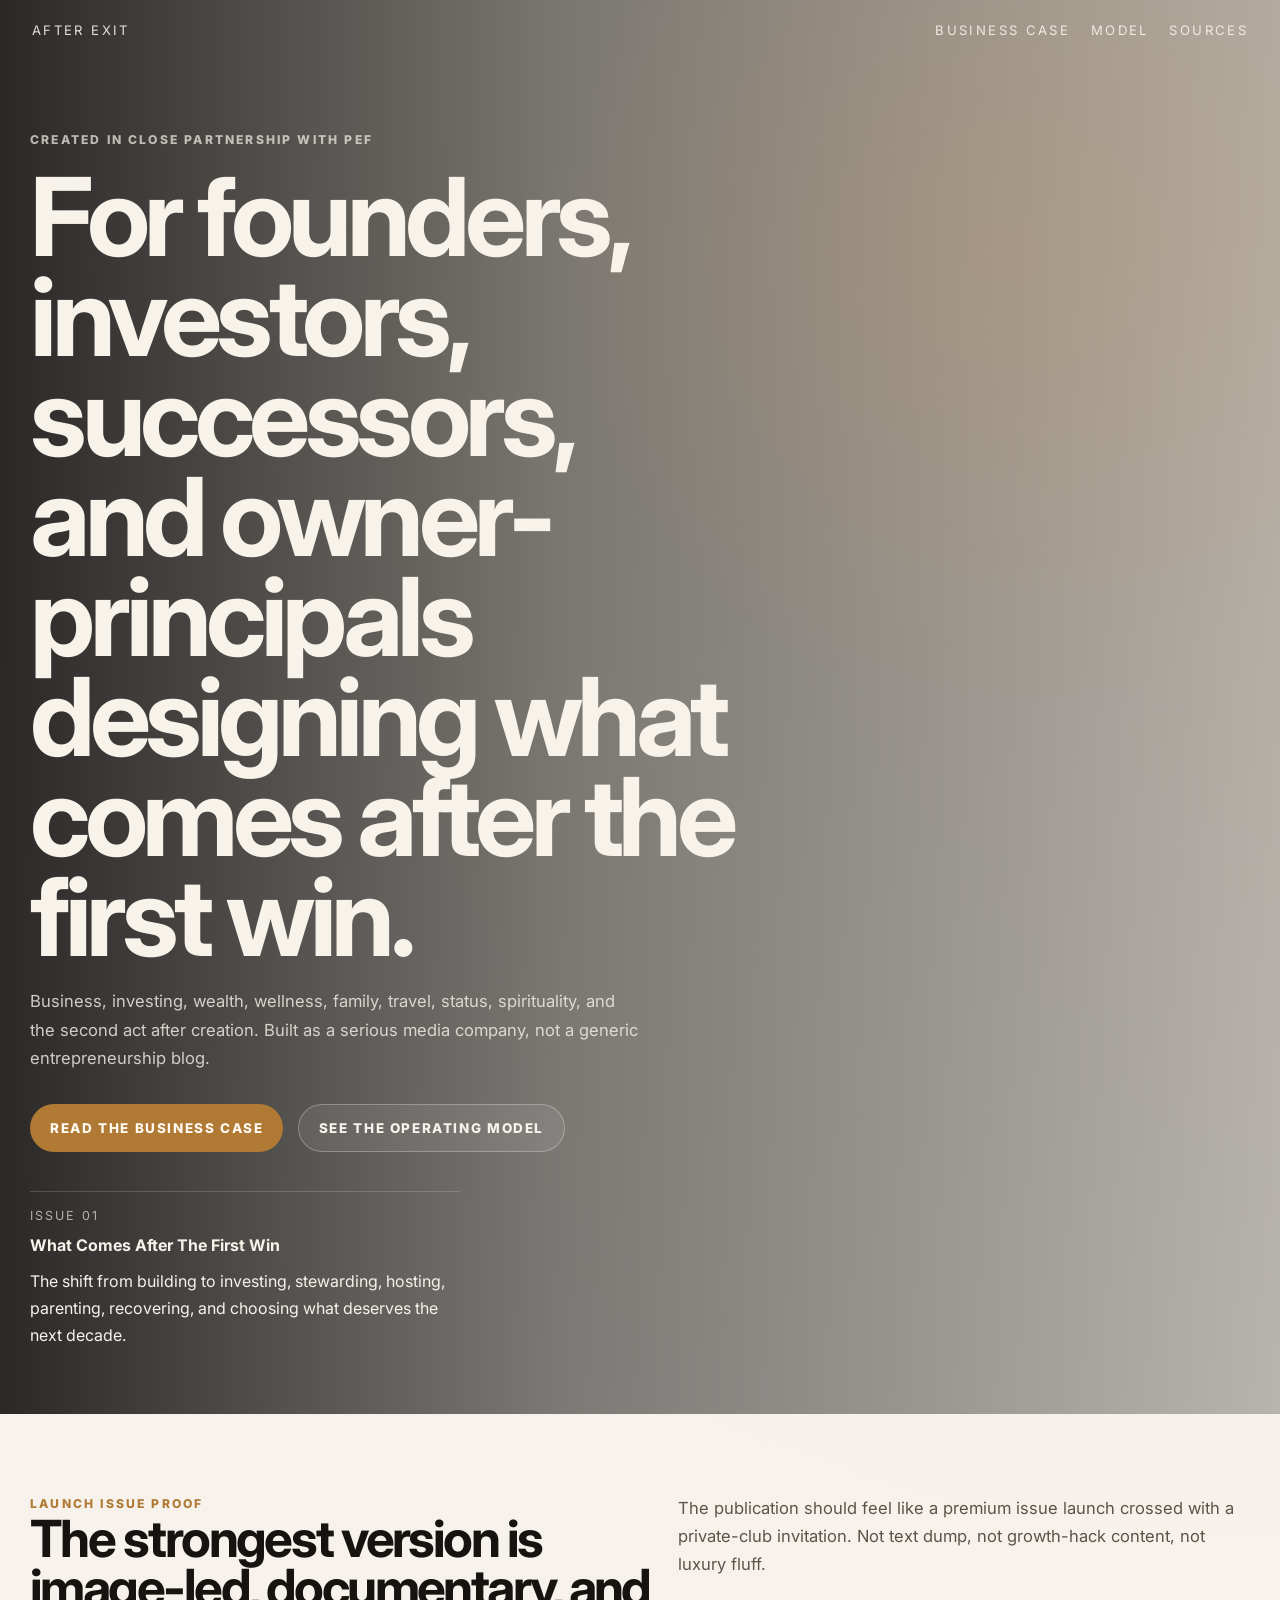
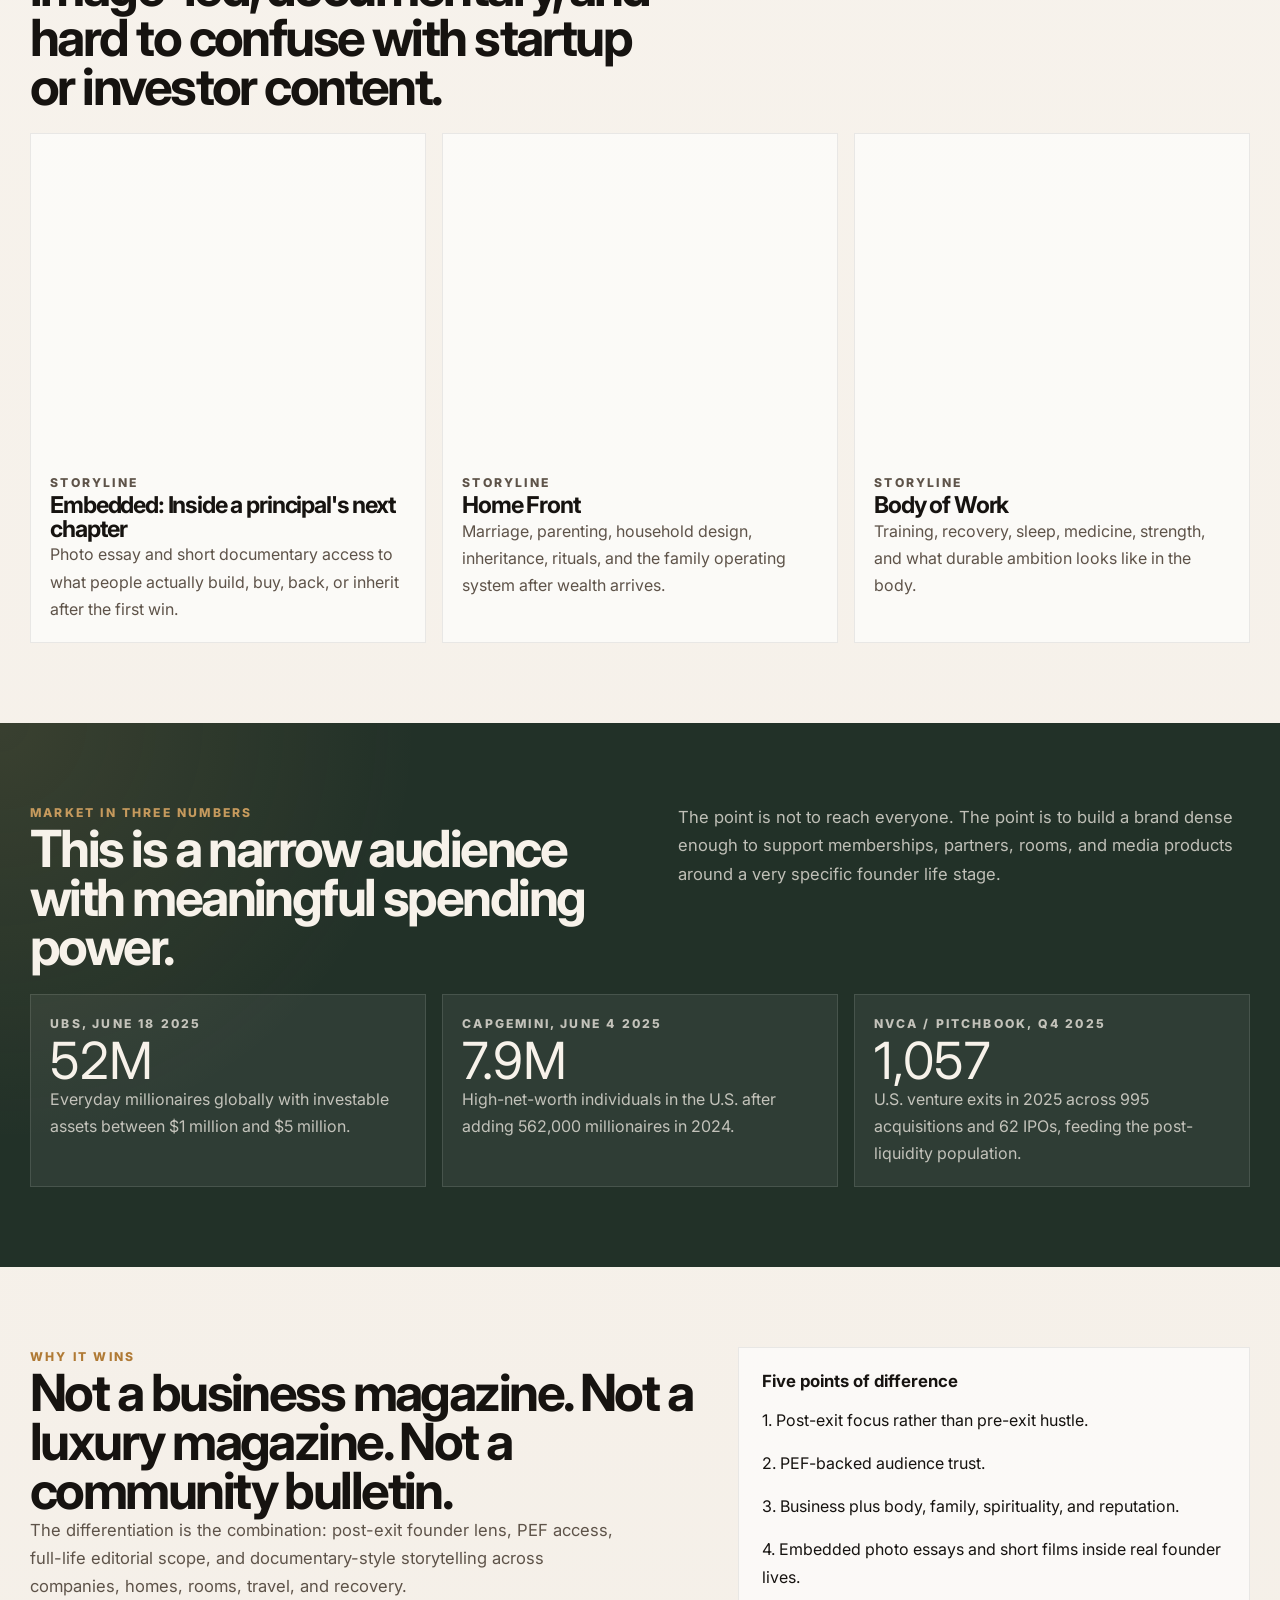
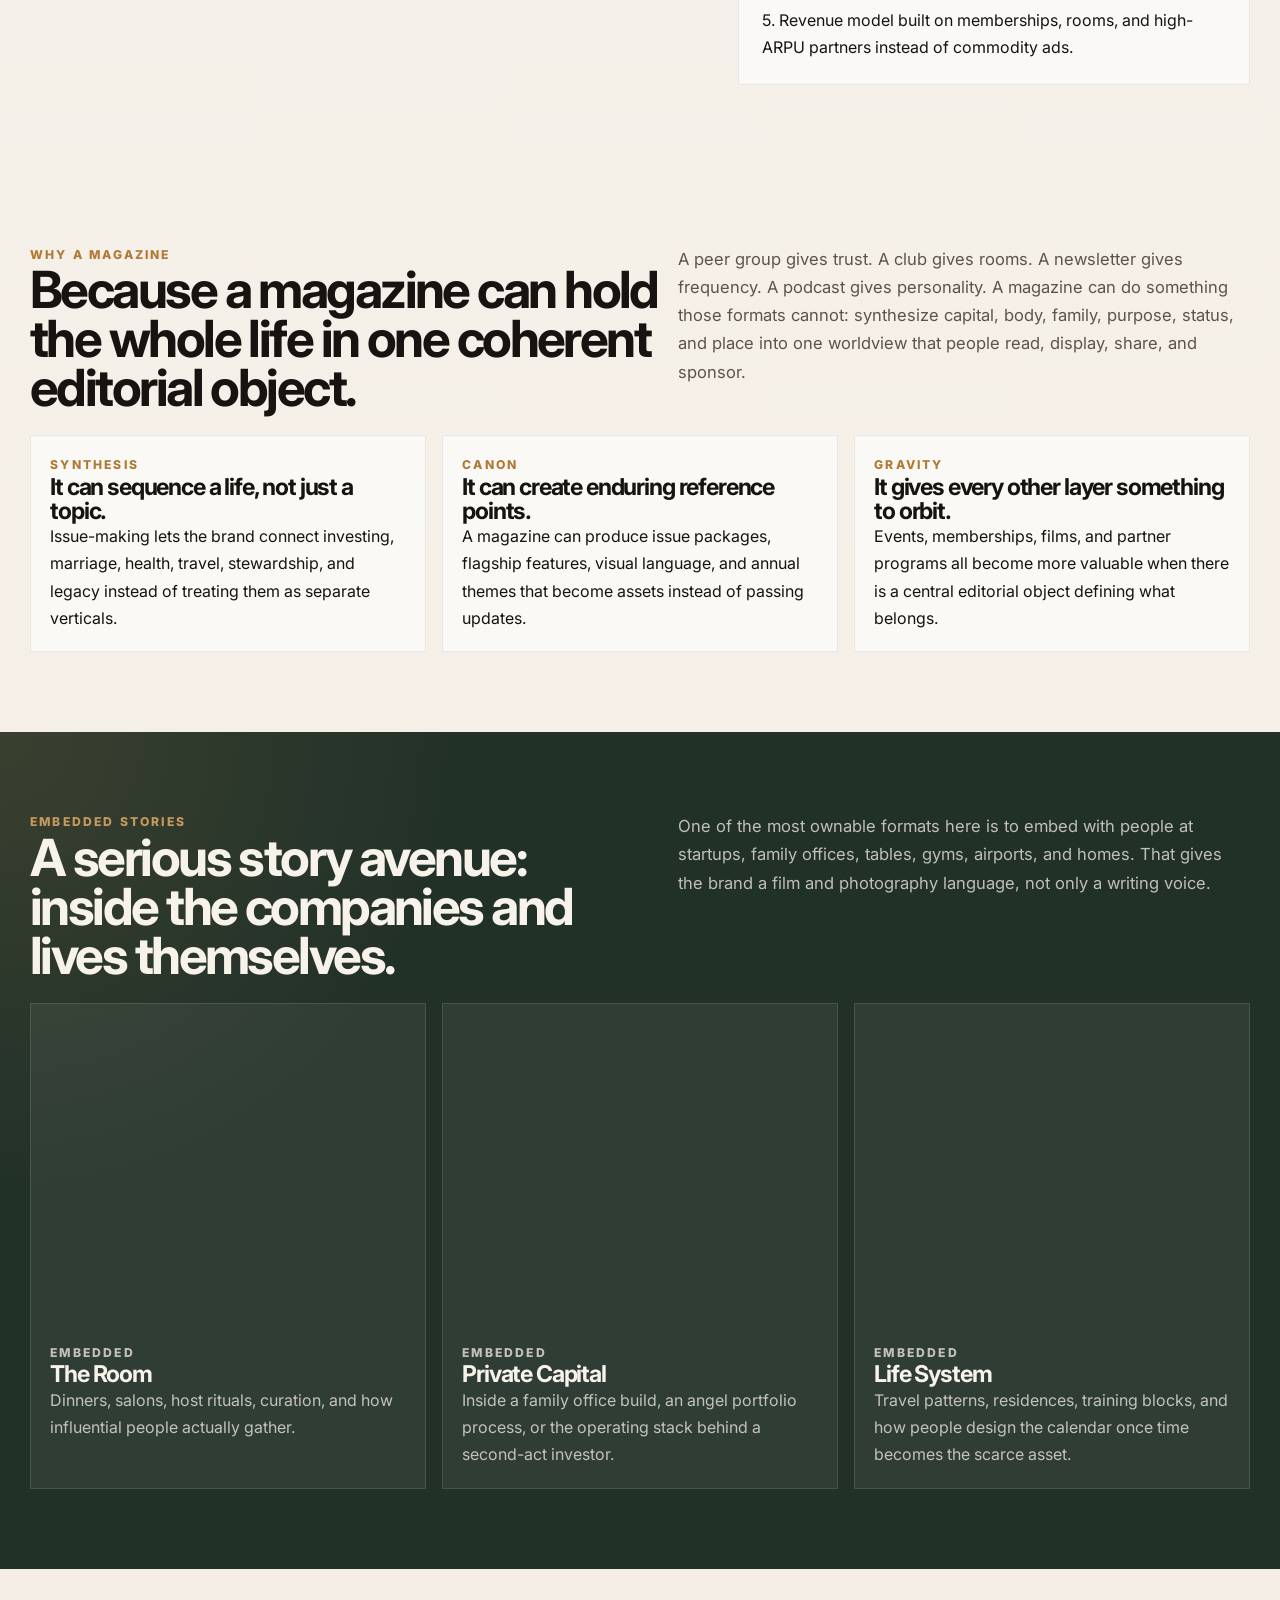
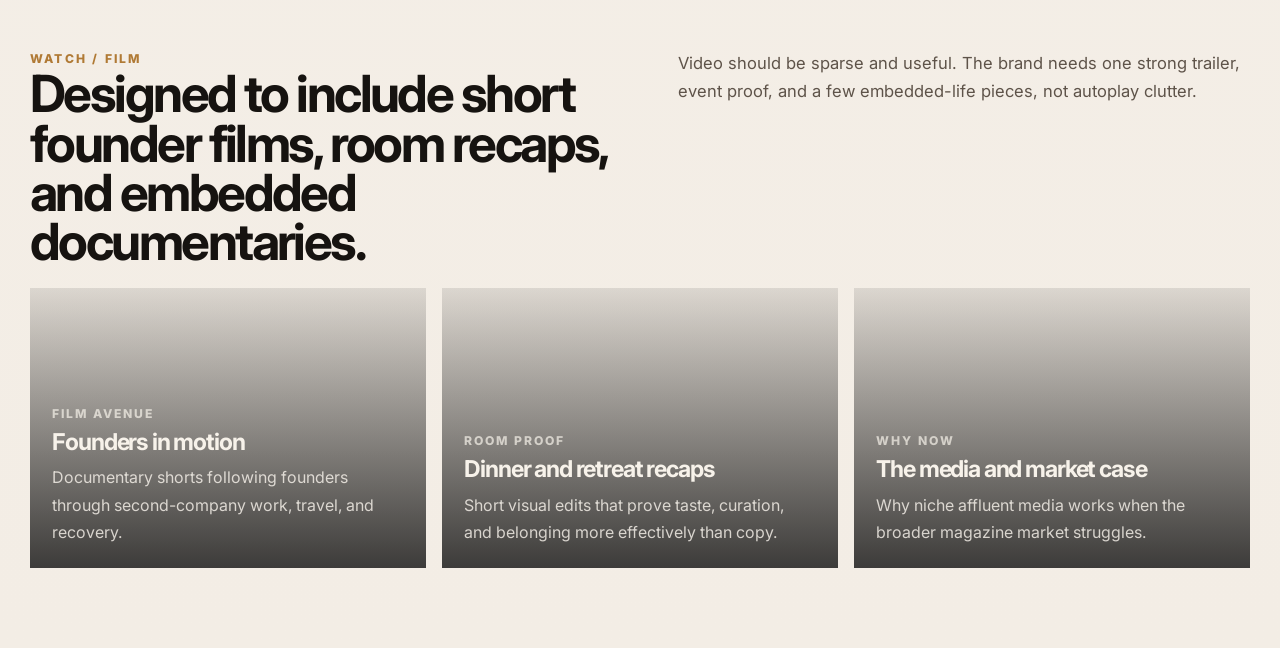
==== site/index.html @ 82039841 "add TAM and operating system plan" ====
<!DOCTYPE html>
<html lang="en">
<head>
<meta charset="UTF-8">
<meta name="viewport" content="width=device-width, initial-scale=1.0">
<title>After Exit</title>
<meta name="description" content="A premium magazine for founders, investors, successors, and owner-principals designing what comes after the first win.">
<link rel="preconnect" href="https://fonts.googleapis.com">
<link rel="preconnect" href="https://fonts.gstatic.com" crossorigin>
<link href="https://fonts.googleapis.com/css2?family=Inter:wght@400;500;600;700;800;900&amp;display=swap" rel="stylesheet">
<link rel="stylesheet" href="styles.css">
</head>
<body>
  <header class="site-header">
    <a class="brand" href="index.html">After Exit</a>
    <nav class="site-nav">
      <a href="deep-dives.html">Business Case</a>
      <a href="source.html">Model</a>
      <a href="appendix.html">Sources</a>
    </nav>
  </header>

  <main>
    <section class="hero">
      <div class="hero-content">
        <p class="eyebrow">Created In Close Partnership With PEF</p>
        <h1>For founders, investors, successors, and owner-principals designing what comes after the first win.</h1>
        <p class="hero-copy">Business, investing, wealth, wellness, family, travel, status, spirituality, and the second act after creation. Built as a serious media company, not a generic entrepreneurship blog.</p>
        <div class="hero-actions">
          <a class="button button-primary" href="deep-dives.html">Read The Business Case</a>
          <a class="button button-secondary" href="source.html">See The Operating Model</a>
        </div>
        <div class="issue-rail">
          <span>Issue 01</span>
          <strong>What Comes After The First Win</strong>
          <p>The shift from building to investing, stewarding, hosting, parenting, recovering, and choosing what deserves the next decade.</p>
        </div>
      </div>
    </section>

    <section class="section">
      <div class="container">
        <div class="lead-grid">
          <div>
            <p class="section-label">Launch Issue Proof</p>
          <h2>The strongest version is image-led, documentary, and hard to confuse with startup or investor content.</h2>
          </div>
          <p class="support">The publication should feel like a premium issue launch crossed with a private-club invitation. Not text dump, not growth-hack content, not luxury fluff.</p>
        </div>
        <div class="story-grid">
          <article class="story-card">
            <div class="story-photo photo-office"></div>
            <div class="story-copy">
              <p class="card-kicker">Storyline</p>
              <h3>Embedded: Inside a principal's next chapter</h3>
              <p>Photo essay and short documentary access to what people actually build, buy, back, or inherit after the first win.</p>
            </div>
          </article>
          <article class="story-card">
            <div class="story-photo photo-home"></div>
            <div class="story-copy">
              <p class="card-kicker">Storyline</p>
              <h3>Home Front</h3>
              <p>Marriage, parenting, household design, inheritance, rituals, and the family operating system after wealth arrives.</p>
            </div>
          </article>
          <article class="story-card">
            <div class="story-photo photo-health"></div>
            <div class="story-copy">
              <p class="card-kicker">Storyline</p>
              <h3>Body of Work</h3>
              <p>Training, recovery, sleep, medicine, strength, and what durable ambition looks like in the body.</p>
            </div>
          </article>
        </div>
      </div>
    </section>

    <section class="section section-dark">
      <div class="container">
        <div class="lead-grid">
          <div>
            <p class="section-label">Market In Three Numbers</p>
            <h2>This is a narrow audience with meaningful spending power.</h2>
          </div>
          <p class="support">The point is not to reach everyone. The point is to build a brand dense enough to support memberships, partners, rooms, and media products around a very specific founder life stage.</p>
        </div>
        <div class="metric-grid">
          <article class="metric-card">
            <div class="metric-copy">
              <p class="metric-kicker">UBS, June 18 2025</p>
              <span class="metric-number">52M</span>
              <p>Everyday millionaires globally with investable assets between $1 million and $5 million.</p>
            </div>
          </article>
          <article class="metric-card">
            <div class="metric-copy">
              <p class="metric-kicker">Capgemini, June 4 2025</p>
              <span class="metric-number">7.9M</span>
              <p>High-net-worth individuals in the U.S. after adding 562,000 millionaires in 2024.</p>
            </div>
          </article>
          <article class="metric-card">
            <div class="metric-copy">
              <p class="metric-kicker">NVCA / PitchBook, Q4 2025</p>
              <span class="metric-number">1,057</span>
              <p>U.S. venture exits in 2025 across 995 acquisitions and 62 IPOs, feeding the post-liquidity population.</p>
            </div>
          </article>
        </div>
      </div>
    </section>

    <section class="section">
      <div class="container">
        <div class="split-grid">
          <div>
            <p class="section-label">Why It Wins</p>
            <h2>Not a business magazine. Not a luxury magazine. Not a community bulletin.</h2>
            <p class="support">The differentiation is the combination: post-exit founder lens, PEF access, full-life editorial scope, and documentary-style storytelling across companies, homes, rooms, travel, and recovery.</p>
          </div>
          <div class="glass-panel">
            <strong>Five points of difference</strong>
            <p>1. Post-exit focus rather than pre-exit hustle.</p>
            <p>2. PEF-backed audience trust.</p>
            <p>3. Business plus body, family, spirituality, and reputation.</p>
            <p>4. Embedded photo essays and short films inside real founder lives.</p>
            <p>5. Revenue model built on memberships, rooms, and high-ARPU partners instead of commodity ads.</p>
          </div>
        </div>
      </div>
    </section>

    <section class="section">
      <div class="container">
        <div class="lead-grid">
          <div>
            <p class="section-label">Why A Magazine</p>
            <h2>Because a magazine can hold the whole life in one coherent editorial object.</h2>
          </div>
          <p class="support">A peer group gives trust. A club gives rooms. A newsletter gives frequency. A podcast gives personality. A magazine can do something those formats cannot: synthesize capital, body, family, purpose, status, and place into one worldview that people read, display, share, and sponsor.</p>
        </div>
        <div class="three-up">
          <article class="source-card">
            <div class="source-copy">
              <p class="card-kicker">Synthesis</p>
              <h3>It can sequence a life, not just a topic.</h3>
              <p>Issue-making lets the brand connect investing, marriage, health, travel, stewardship, and legacy instead of treating them as separate verticals.</p>
            </div>
          </article>
          <article class="source-card">
            <div class="source-copy">
              <p class="card-kicker">Canon</p>
              <h3>It can create enduring reference points.</h3>
              <p>A magazine can produce issue packages, flagship features, visual language, and annual themes that become assets instead of passing updates.</p>
            </div>
          </article>
          <article class="source-card">
            <div class="source-copy">
              <p class="card-kicker">Gravity</p>
              <h3>It gives every other layer something to orbit.</h3>
              <p>Events, memberships, films, and partner programs all become more valuable when there is a central editorial object defining what belongs.</p>
            </div>
          </article>
        </div>
      </div>
    </section>

    <section class="section section-dark">
      <div class="container">
        <div class="lead-grid">
          <div>
            <p class="section-label">Embedded Stories</p>
            <h2>A serious story avenue: inside the companies and lives themselves.</h2>
          </div>
          <p class="support">One of the most ownable formats here is to embed with people at startups, family offices, tables, gyms, airports, and homes. That gives the brand a film and photography language, not only a writing voice.</p>
        </div>
        <div class="story-grid">
          <article class="story-card">
            <div class="story-photo photo-salon"></div>
            <div class="story-copy">
              <p class="card-kicker">Embedded</p>
              <h3>The Room</h3>
              <p>Dinners, salons, host rituals, curation, and how influential people actually gather.</p>
            </div>
          </article>
          <article class="story-card">
            <div class="story-photo photo-study"></div>
            <div class="story-copy">
              <p class="card-kicker">Embedded</p>
              <h3>Private Capital</h3>
              <p>Inside a family office build, an angel portfolio process, or the operating stack behind a second-act investor.</p>
            </div>
          </article>
          <article class="story-card">
            <div class="story-photo photo-airport"></div>
            <div class="story-copy">
              <p class="card-kicker">Embedded</p>
              <h3>Life System</h3>
              <p>Travel patterns, residences, training blocks, and how people design the calendar once time becomes the scarce asset.</p>
            </div>
          </article>
        </div>
      </div>
    </section>

    <section class="section">
      <div class="container">
        <div class="lead-grid">
          <div>
            <p class="section-label">Watch / Film</p>
            <h2>Designed to include short founder films, room recaps, and embedded documentaries.</h2>
          </div>
          <p class="support">Video should be sparse and useful. The brand needs one strong trailer, event proof, and a few embedded-life pieces, not autoplay clutter.</p>
        </div>
        <div class="watch-grid">
          <a class="watch-card watch-one" href="source.html">
            <span>Film Avenue</span>
            <h3>Founders in motion</h3>
            <p>Documentary shorts following founders through second-company work, travel, and recovery.</p>
          </a>
          <a class="watch-card watch-two" href="deep-dives.html">
            <span>Room Proof</span>
            <h3>Dinner and retreat recaps</h3>
            <p>Short visual edits that prove taste, curation, and belonging more effectively than copy.</p>
          </a>
          <a class="watch-card watch-three" href="appendix.html">
            <span>Why Now</span>
            <h3>The media and market case</h3>
            <p>Why niche affluent media works when the broader magazine market struggles.</p>
          </a>
        </div>
      </div>
    </section>
  </main>
</body>
</html>
---- site/styles.css ----
:root {
  --bg: #f3ede5;
  --bg-alt: #e6ddd0;
  --ink: #161310;
  --soft: #5e5349;
  --line: rgba(22, 19, 16, 0.12);
  --gold: #b07a35;
  --gold-soft: #c69a5d;
  --pine: #223128;
  --paper: rgba(255, 250, 245, 0.72);
  --white: #f7f2ea;
  --max: 1220px;
  --content: 760px;
  --display: "Inter", "Helvetica Neue", Arial, sans-serif;
  --sans: "Inter", "Helvetica Neue", Arial, sans-serif;
}

*,
*::before,
*::after {
  box-sizing: border-box;
}

html {
  scroll-behavior: smooth;
}

body {
  margin: 0;
  font-family: var(--sans);
  color: var(--ink);
  background:
    radial-gradient(circle at top right, rgba(176, 122, 53, 0.12), transparent 28%),
    linear-gradient(180deg, #f8f4ee 0%, var(--bg) 100%);
}

a {
  color: inherit;
  text-decoration: none;
}

img {
  display: block;
  width: 100%;
}

.site-header {
  position: absolute;
  inset: 0 0 auto 0;
  z-index: 20;
  display: flex;
  justify-content: space-between;
  align-items: center;
  padding: 1.35rem 2rem;
}

.brand,
.site-nav a {
  font-size: 0.82rem;
  letter-spacing: 0.18em;
  text-transform: uppercase;
  color: rgba(247, 242, 234, 0.9);
}

.site-nav {
  display: flex;
  gap: 1.3rem;
}

.hero {
  position: relative;
  min-height: 100svh;
  display: flex;
  align-items: flex-end;
  overflow: hidden;
}

.hero::before {
  content: "";
  position: absolute;
  inset: 0;
  background:
    linear-gradient(90deg, rgba(11, 10, 9, 0.88), rgba(11, 10, 9, 0.52) 44%, rgba(11, 10, 9, 0.26)),
    url("https://images.unsplash.com/photo-1517457373958-b7bdd4587205?auto=format&fit=crop&w=1800&q=80") center center / cover no-repeat;
  transform: scale(1.03);
}

.hero::after {
  content: "";
  position: absolute;
  inset: 0;
  background: radial-gradient(circle at 78% 18%, rgba(198, 154, 93, 0.22), transparent 30%);
}

.hero-content,
.container,
.page-hero {
  width: min(calc(100% - 2.5rem), var(--max));
  margin: 0 auto;
}

.hero-content {
  position: relative;
  z-index: 1;
  padding: 8rem 0 4rem;
  color: var(--white);
}

.eyebrow,
.section-label,
.metric-kicker,
.card-kicker {
  font-size: 0.76rem;
  font-weight: 800;
  letter-spacing: 0.18em;
  text-transform: uppercase;
}

.eyebrow {
  display: inline-block;
  margin-bottom: 1rem;
  color: rgba(247, 242, 234, 0.7);
}

h1,
h2,
h3 {
  margin: 0;
  font-family: var(--display);
  font-weight: 700;
  letter-spacing: -0.05em;
}

h1 {
  max-width: 10ch;
  font-size: clamp(3.4rem, 9vw, 6.8rem);
  line-height: 0.92;
}

h2 {
  font-size: clamp(2rem, 4vw, 3.2rem);
  line-height: 0.96;
}

h3 {
  font-size: 1.45rem;
  line-height: 1.02;
}

p {
  margin: 0;
  line-height: 1.7;
}

.hero-copy,
.page-copy,
.support {
  max-width: 38rem;
  font-size: 1.04rem;
}

.hero-copy {
  margin-top: 1.25rem;
  color: rgba(247, 242, 234, 0.8);
}

.hero-actions,
.cta-row {
  display: flex;
  flex-wrap: wrap;
  gap: 0.9rem;
  margin-top: 2rem;
}

.button {
  display: inline-flex;
  align-items: center;
  justify-content: center;
  min-height: 48px;
  padding: 0.9rem 1.25rem;
  border-radius: 999px;
  font-size: 0.84rem;
  font-weight: 800;
  letter-spacing: 0.12em;
  text-transform: uppercase;
  transition: transform 180ms ease, background 180ms ease;
}

.button:hover,
.text-link:hover {
  transform: translateY(-1px);
}

.button-primary {
  background: var(--gold);
  color: #fff8f1;
}

.button-secondary {
  background: rgba(255, 255, 255, 0.08);
  border: 1px solid rgba(247, 242, 234, 0.3);
  color: var(--white);
}

.text-link {
  align-self: center;
  font-size: 0.82rem;
  font-weight: 800;
  letter-spacing: 0.08em;
  text-transform: uppercase;
}

.issue-rail {
  display: grid;
  gap: 0.8rem;
  width: min(430px, 100%);
  margin-top: 2.4rem;
  padding-top: 1rem;
  border-top: 1px solid rgba(247, 242, 234, 0.18);
}

.issue-rail span {
  font-size: 0.78rem;
  letter-spacing: 0.16em;
  text-transform: uppercase;
  color: rgba(247, 242, 234, 0.66);
}

.section {
  padding: 5rem 0;
}

.section-dark {
  background:
    radial-gradient(circle at top left, rgba(198, 154, 93, 0.14), transparent 30%),
    var(--pine);
  color: var(--white);
}

.container {
  display: grid;
  gap: 1.4rem;
}

.lead-grid,
.market-grid,
.split-grid,
.partner-grid,
.three-up,
.story-grid,
.source-grid,
.metric-grid,
.compare-grid {
  display: grid;
  gap: 1rem;
}

.lead-grid {
  grid-template-columns: 1.05fr 0.95fr;
}

.section-label,
.metric-kicker,
.card-kicker {
  color: var(--gold);
}

.section-dark .section-label,
.section-dark .metric-kicker,
.section-dark .card-kicker {
  color: var(--gold-soft);
}

.support,
.page-copy,
.metric-grid p,
.story-grid p,
.compare-grid p,
.source-grid p {
  color: var(--soft);
}

.section-dark .support,
.section-dark .page-copy,
.section-dark .metric-grid p,
.section-dark .story-grid p,
.section-dark .compare-grid p {
  color: rgba(247, 242, 234, 0.74);
}

.story-grid {
  grid-template-columns: repeat(3, minmax(0, 1fr));
}

.story-card,
.metric-card,
.compare-card,
.source-card,
.glass-panel {
  overflow: hidden;
  background: rgba(255, 255, 255, 0.64);
  border: 1px solid rgba(22, 19, 16, 0.08);
}

.section-dark .story-card,
.section-dark .metric-card,
.section-dark .compare-card {
  background: rgba(255, 255, 255, 0.06);
  border-color: rgba(247, 242, 234, 0.12);
}

.story-photo {
  height: 320px;
  background-size: cover;
  background-position: center;
}

.photo-table { background-image: url("https://images.unsplash.com/photo-1517248135467-4c7edcad34c4?auto=format&fit=crop&w=1200&q=80"); }
.photo-office { background-image: url("https://images.unsplash.com/photo-1522202176988-66273c2fd55f?auto=format&fit=crop&w=1200&q=80"); }
.photo-train { background-image: url("https://images.unsplash.com/photo-1500530855697-b586d89ba3ee?auto=format&fit=crop&w=1200&q=80"); }
.photo-health { background-image: url("https://images.unsplash.com/photo-1517836357463-d25dfeac3438?auto=format&fit=crop&w=1200&q=80"); }
.photo-home { background-image: url("https://images.unsplash.com/photo-1513694203232-719a280e022f?auto=format&fit=crop&w=1200&q=80"); }
.photo-salon { background-image: url("https://images.unsplash.com/photo-1515169067868-5387ec356754?auto=format&fit=crop&w=1200&q=80"); }
.photo-airport { background-image: url("https://images.unsplash.com/photo-1436491865332-7a61a109cc05?auto=format&fit=crop&w=1200&q=80"); }
.photo-study { background-image: url("https://images.unsplash.com/photo-1497366754035-f200968a6e72?auto=format&fit=crop&w=1200&q=80"); }

.story-copy,
.metric-copy,
.source-copy,
.compare-copy {
  padding: 1.2rem;
}

.metric-grid {
  grid-template-columns: repeat(3, minmax(0, 1fr));
}

.metric-number {
  display: block;
  font-family: var(--display);
  font-size: clamp(2.1rem, 4vw, 3.6rem);
  line-height: 1;
}

.split-grid {
  grid-template-columns: 1.15fr 0.85fr;
  align-items: start;
}

.glass-panel {
  padding: 1.4rem;
  display: grid;
  gap: 1rem;
}

.glass-panel strong {
  font-size: 1.05rem;
}

.partner-grid,
.three-up,
.source-grid,
.compare-grid {
  grid-template-columns: repeat(2, minmax(0, 1fr));
}

.three-up {
  grid-template-columns: repeat(3, minmax(0, 1fr));
}

.page-shell {
  padding-top: 5.8rem;
}

.page-hero {
  padding: 3rem 0 1rem;
}

.watch-grid {
  display: grid;
  grid-template-columns: repeat(3, minmax(0, 1fr));
  gap: 1rem;
}

.watch-card {
  position: relative;
  min-height: 280px;
  padding: 1.4rem;
  display: flex;
  flex-direction: column;
  justify-content: flex-end;
  color: var(--white);
  overflow: hidden;
}

.watch-card::before {
  content: "";
  position: absolute;
  inset: 0;
  background-size: cover;
  background-position: center;
  transform: scale(1.03);
}

.watch-card::after {
  content: "";
  position: absolute;
  inset: 0;
  background: linear-gradient(180deg, rgba(9, 9, 9, 0.1), rgba(9, 9, 9, 0.78));
}

.watch-card > * {
  position: relative;
  z-index: 1;
}

.watch-one::before { background-image: url("https://images.unsplash.com/photo-1517048676732-d65bc937f952?auto=format&fit=crop&w=1200&q=80"); }
.watch-two::before { background-image: url("https://images.unsplash.com/photo-1516321318423-f06f85e504b3?auto=format&fit=crop&w=1200&q=80"); }
.watch-three::before { background-image: url("https://images.unsplash.com/photo-1497366412874-3415097a27e7?auto=format&fit=crop&w=1200&q=80"); }

.watch-card span {
  font-size: 0.76rem;
  font-weight: 800;
  letter-spacing: 0.16em;
  text-transform: uppercase;
  color: rgba(247, 242, 234, 0.7);
}

.watch-card h3 {
  margin-top: 0.65rem;
}

.watch-card p {
  margin-top: 0.6rem;
  color: rgba(247, 242, 234, 0.82);
}

.quote-band {
  padding: 2rem;
  background: rgba(255, 255, 255, 0.56);
  border: 1px solid rgba(22, 19, 16, 0.08);
}

.section-dark .quote-band {
  background: rgba(255, 255, 255, 0.08);
  border-color: rgba(247, 242, 234, 0.12);
}

.quote-band p {
  font-family: var(--display);
  font-size: clamp(1.5rem, 3vw, 2.2rem);
  line-height: 1.18;
}

@media (max-width: 980px) {
  .lead-grid,
  .split-grid,
  .story-grid,
  .metric-grid,
  .partner-grid,
  .three-up,
  .watch-grid,
  .source-grid,
  .compare-grid {
    grid-template-columns: 1fr;
  }
}

@media (max-width: 720px) {
  .site-header {
    position: static;
    display: grid;
    gap: 0.8rem;
    padding: 1.2rem 1rem 0;
  }

  .brand,
  .site-nav a {
    color: var(--ink);
  }

  .site-nav {
    flex-wrap: wrap;
    gap: 0.8rem 1rem;
  }

  .hero {
    min-height: auto;
  }

  .hero-content,
  .page-hero,
  .container {
    width: min(calc(100% - 2rem), var(--max));
  }

  .hero-content {
    padding: 6.8rem 0 3rem;
  }

  h1 {
    max-width: 100%;
    font-size: clamp(2.8rem, 14vw, 4.5rem);
  }

  .section {
    padding: 3.6rem 0;
  }
}
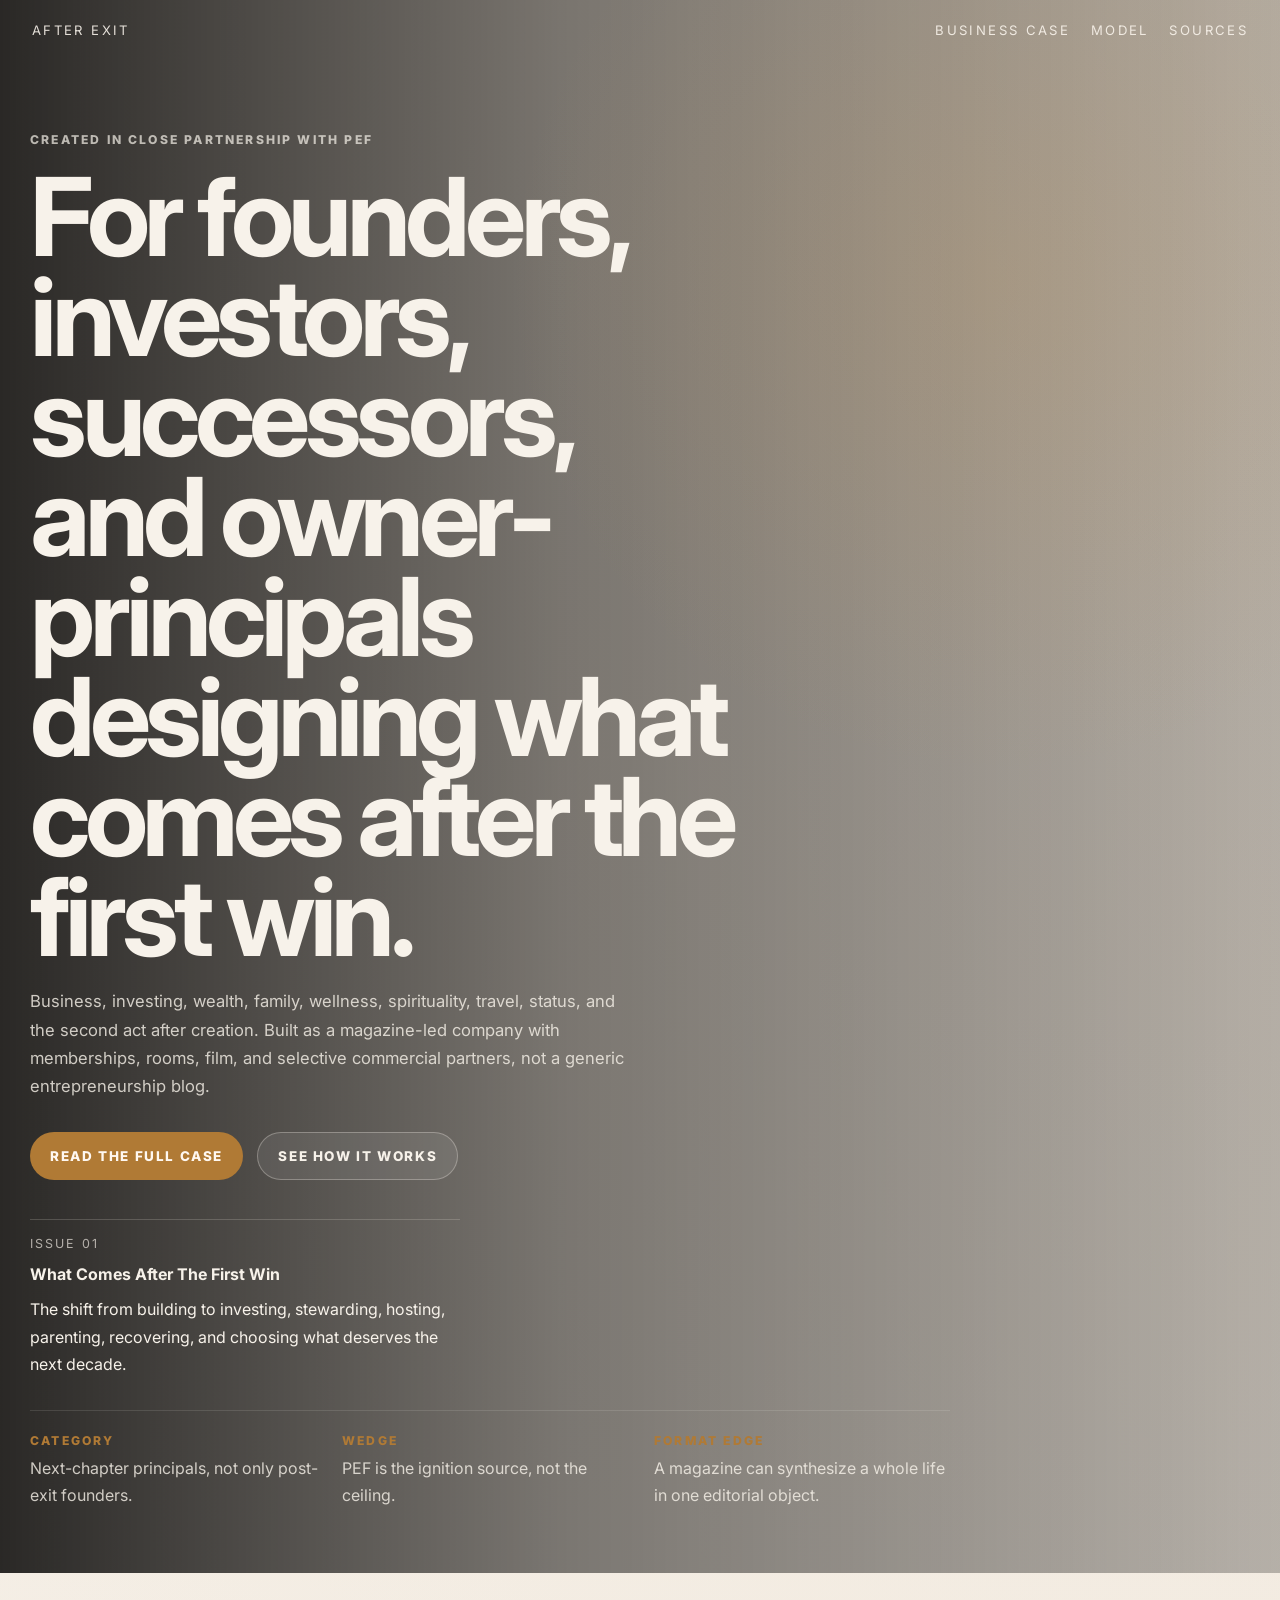
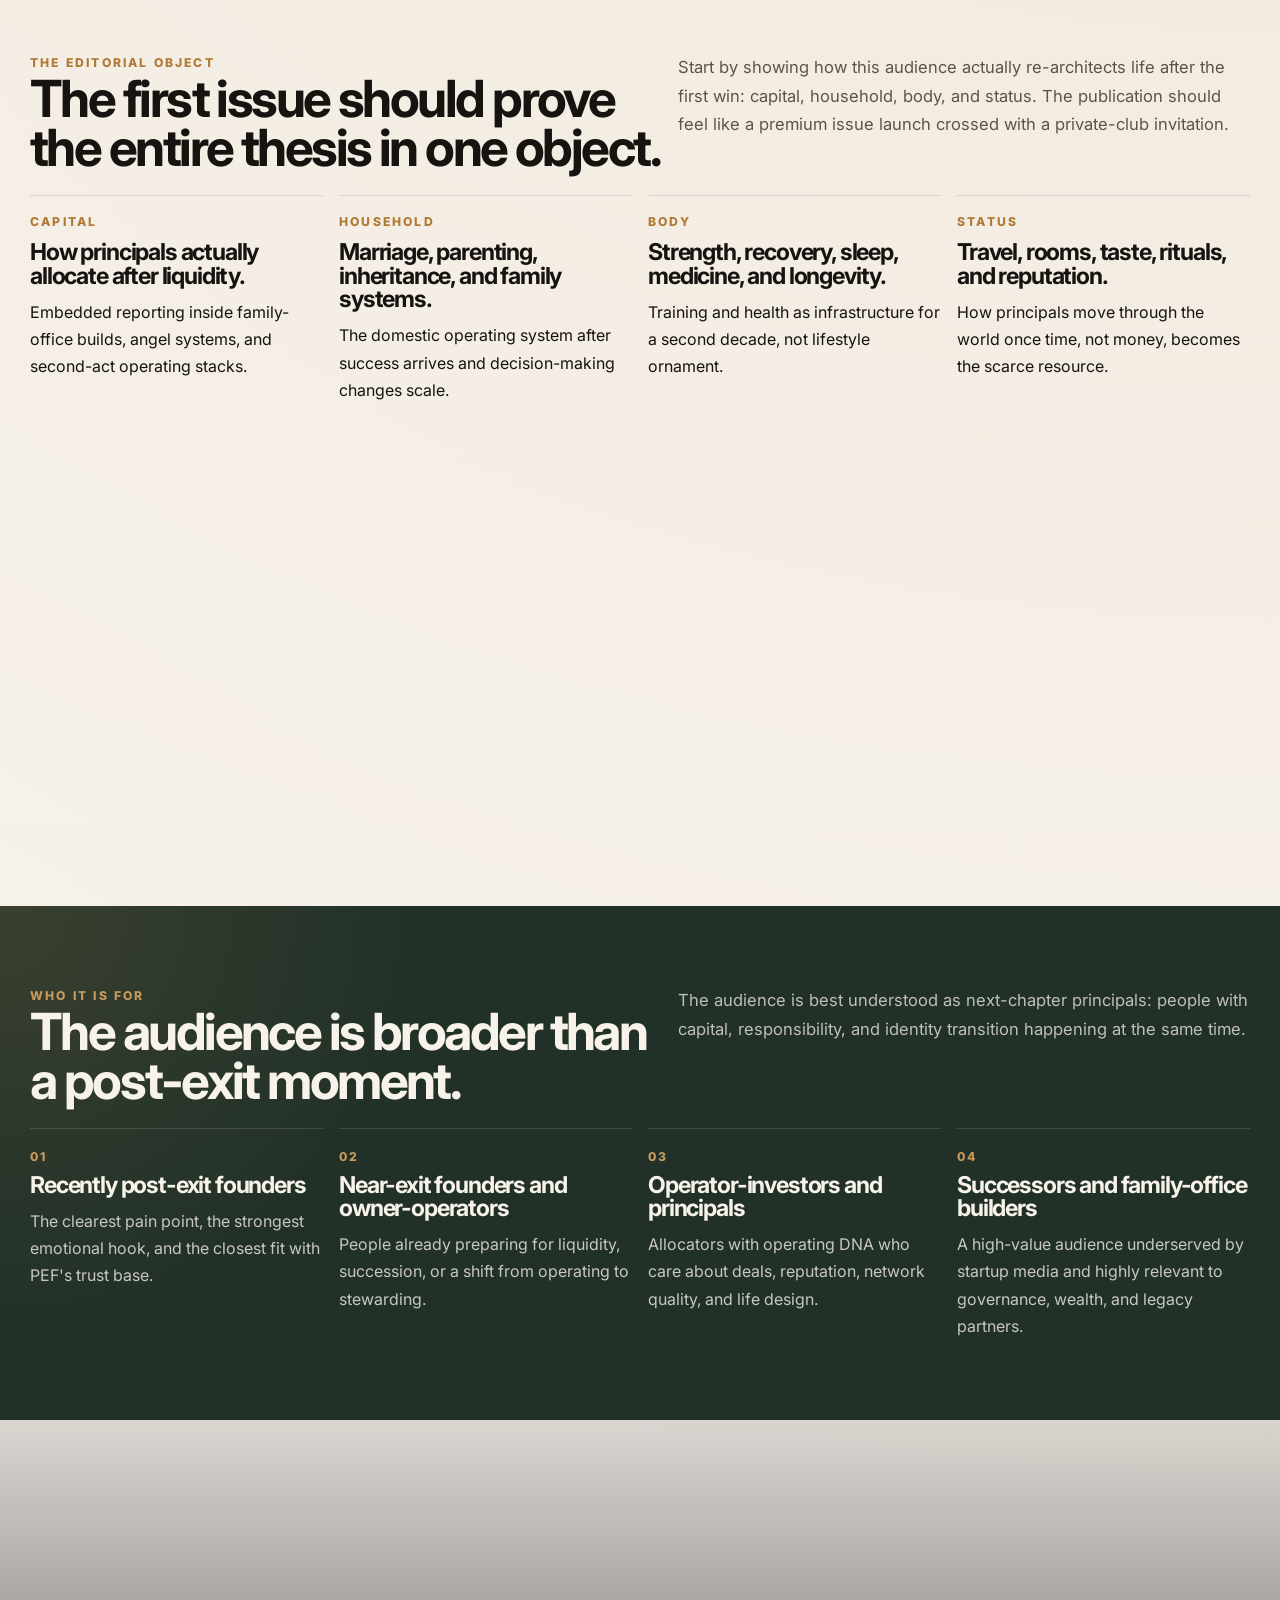
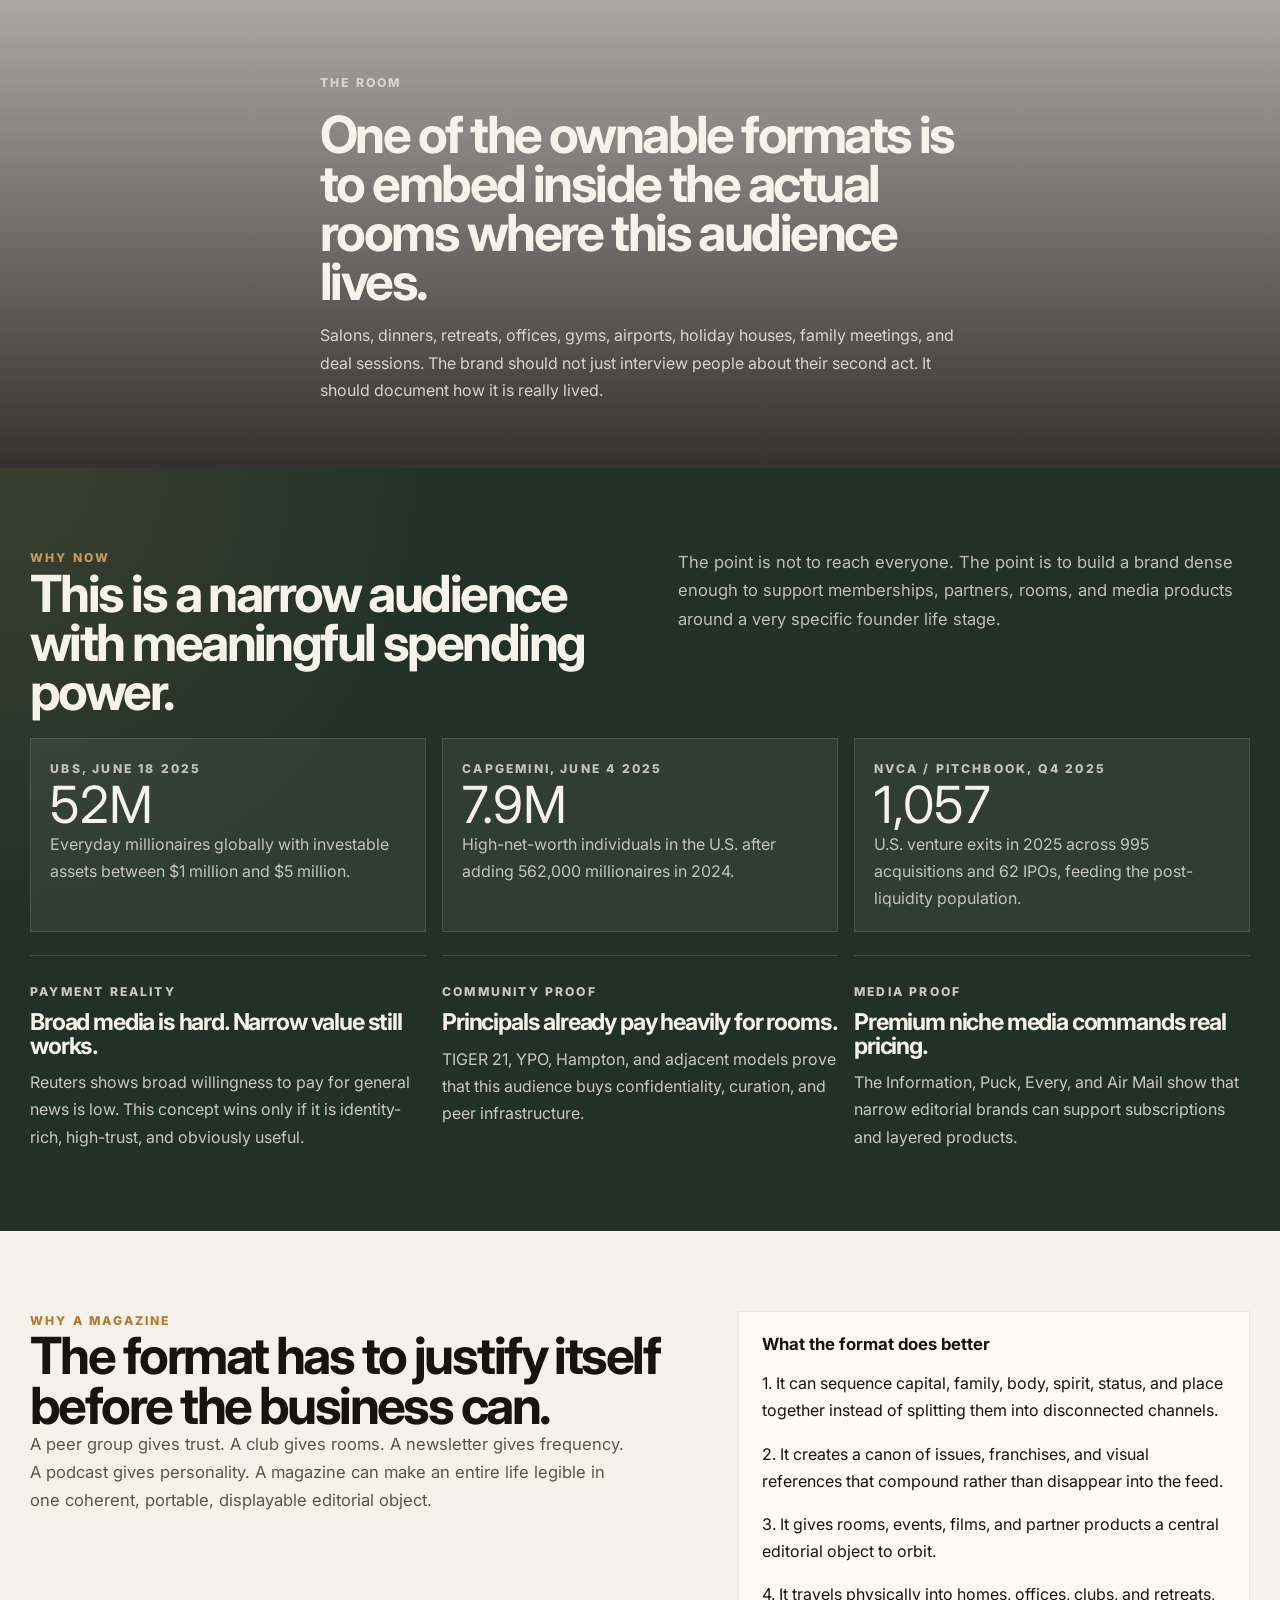
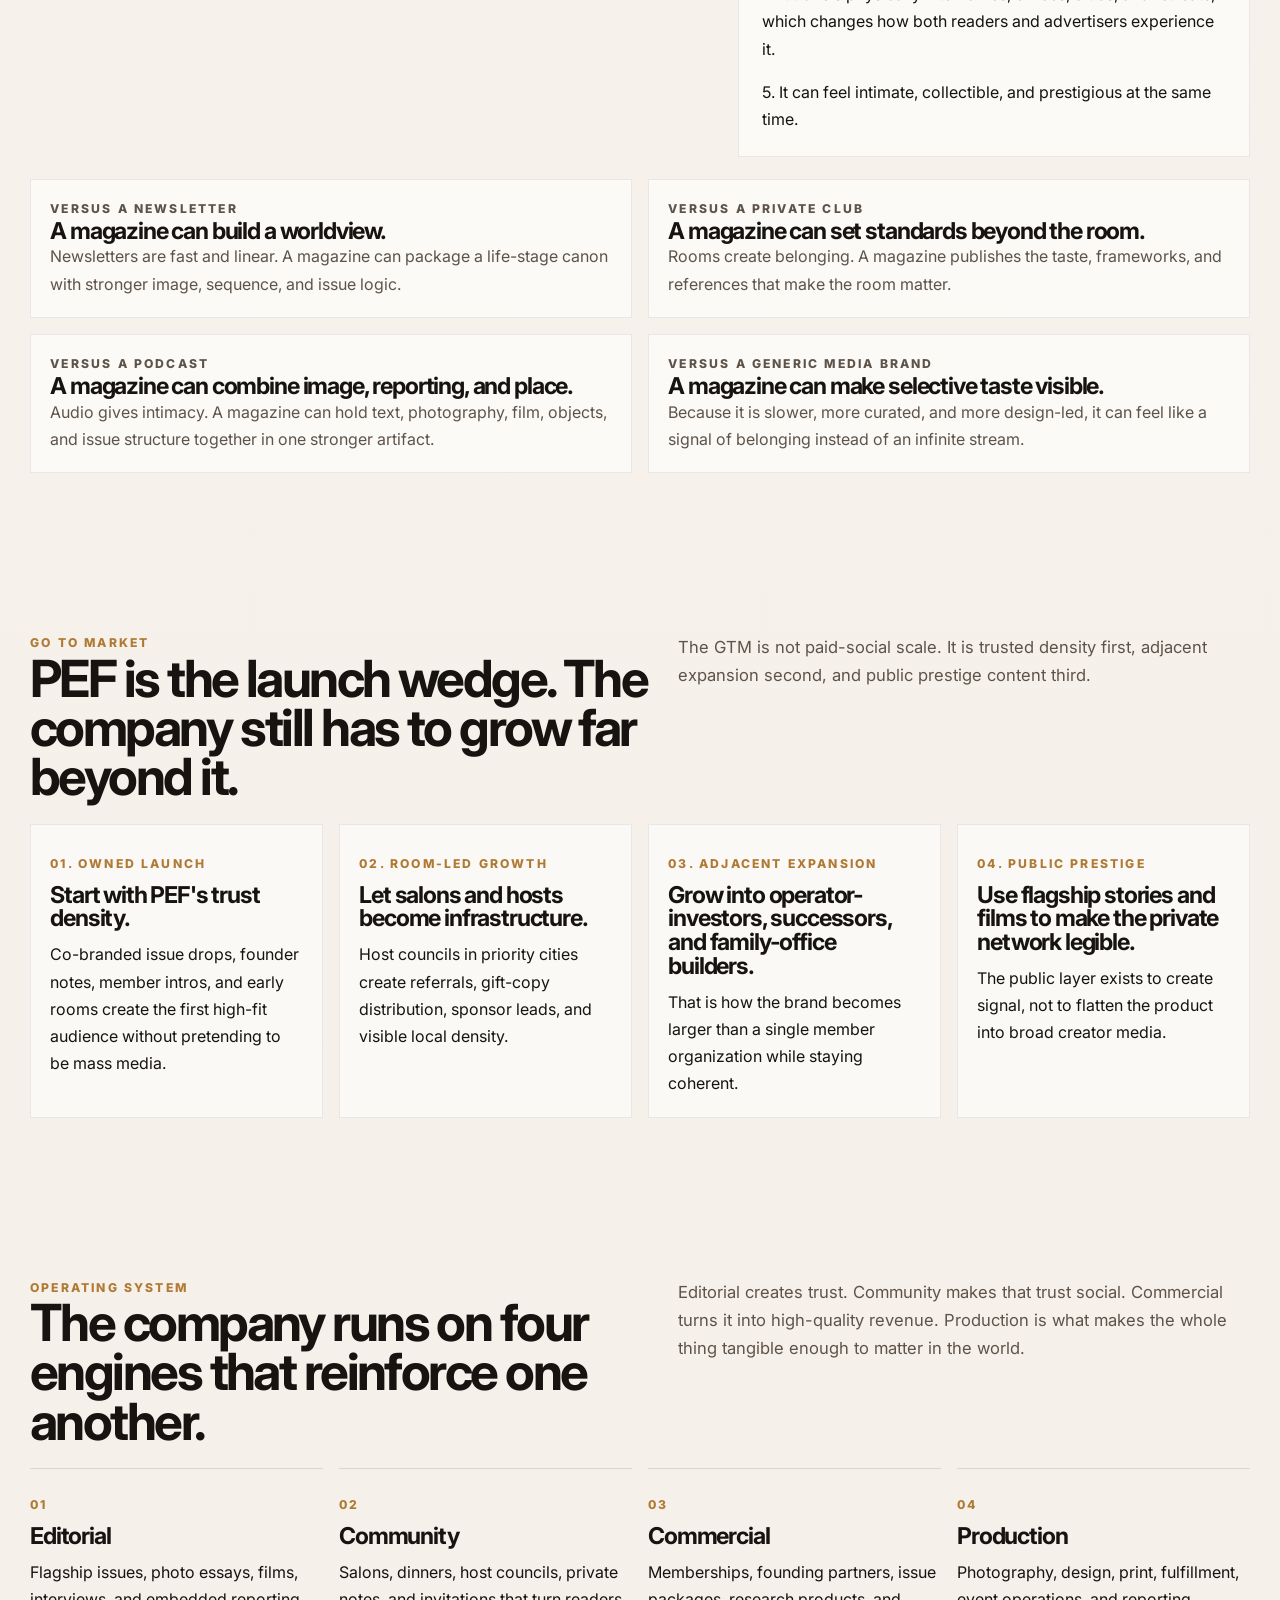
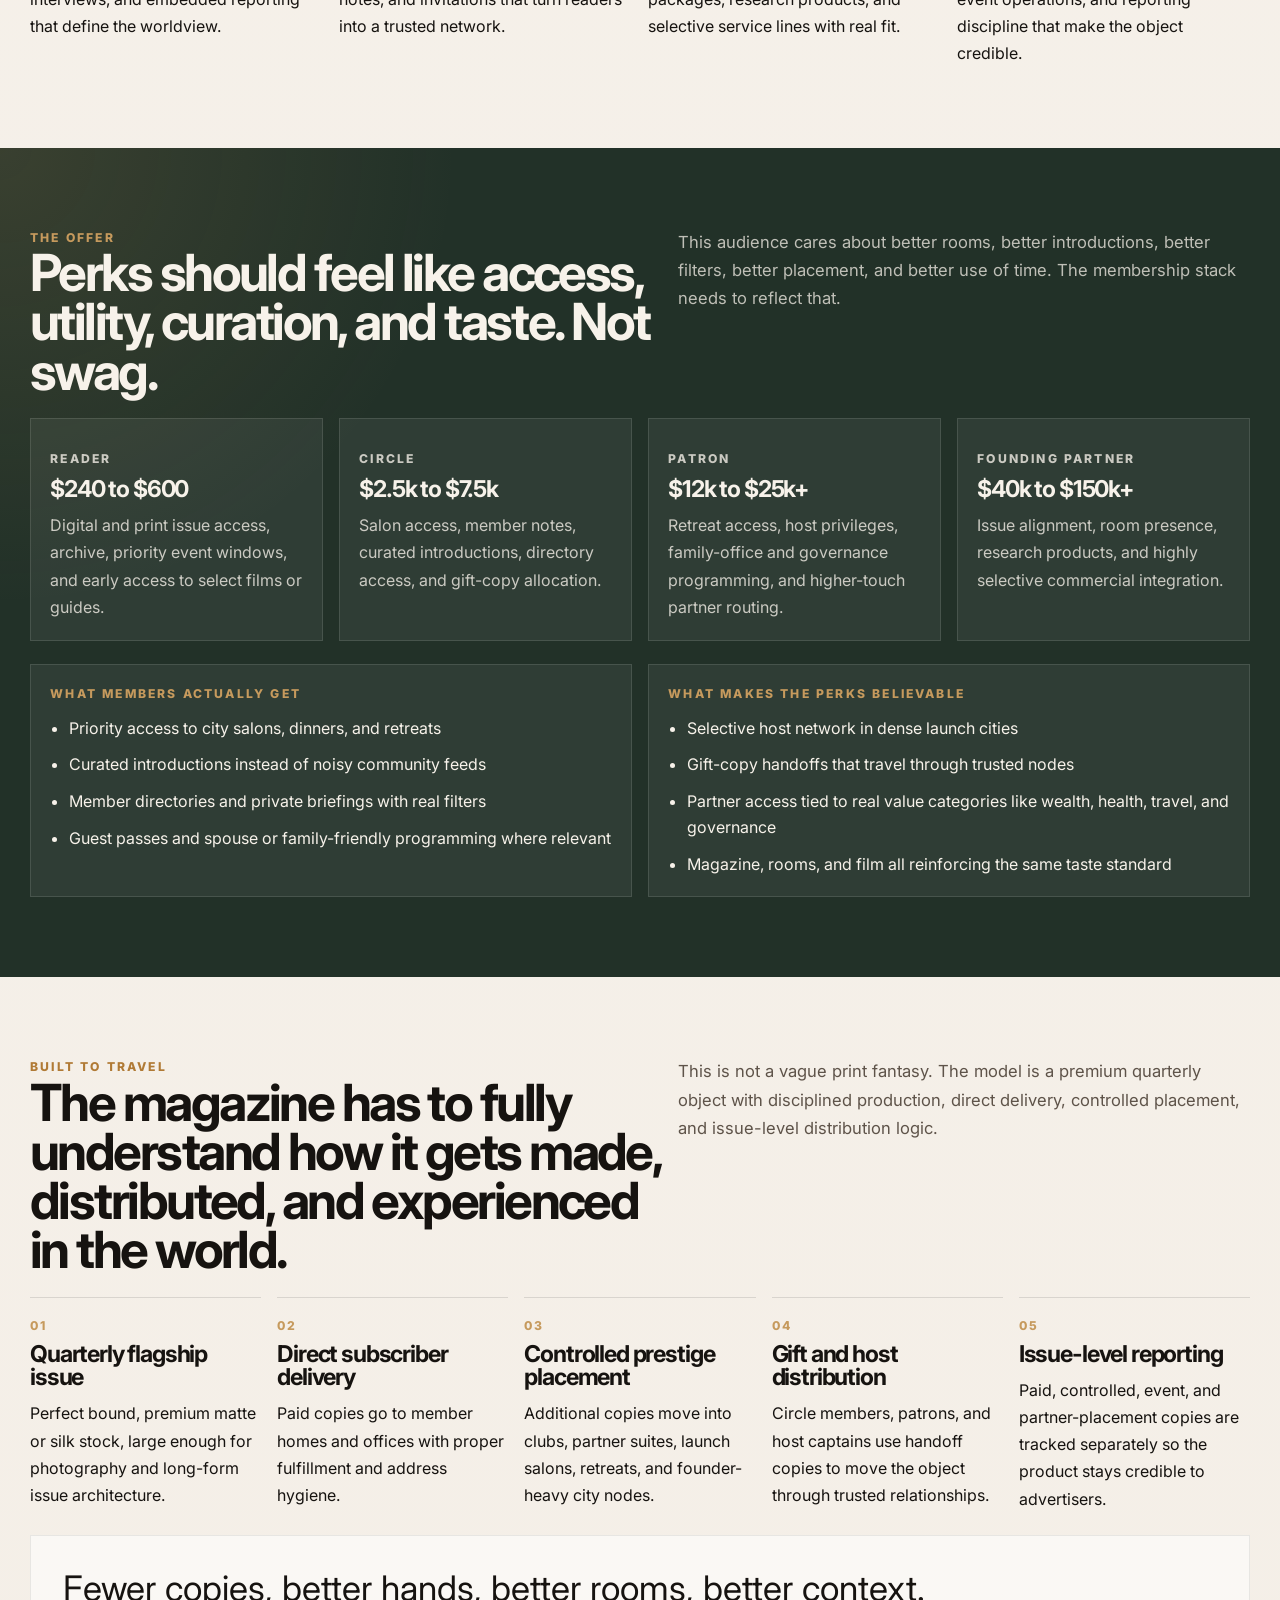
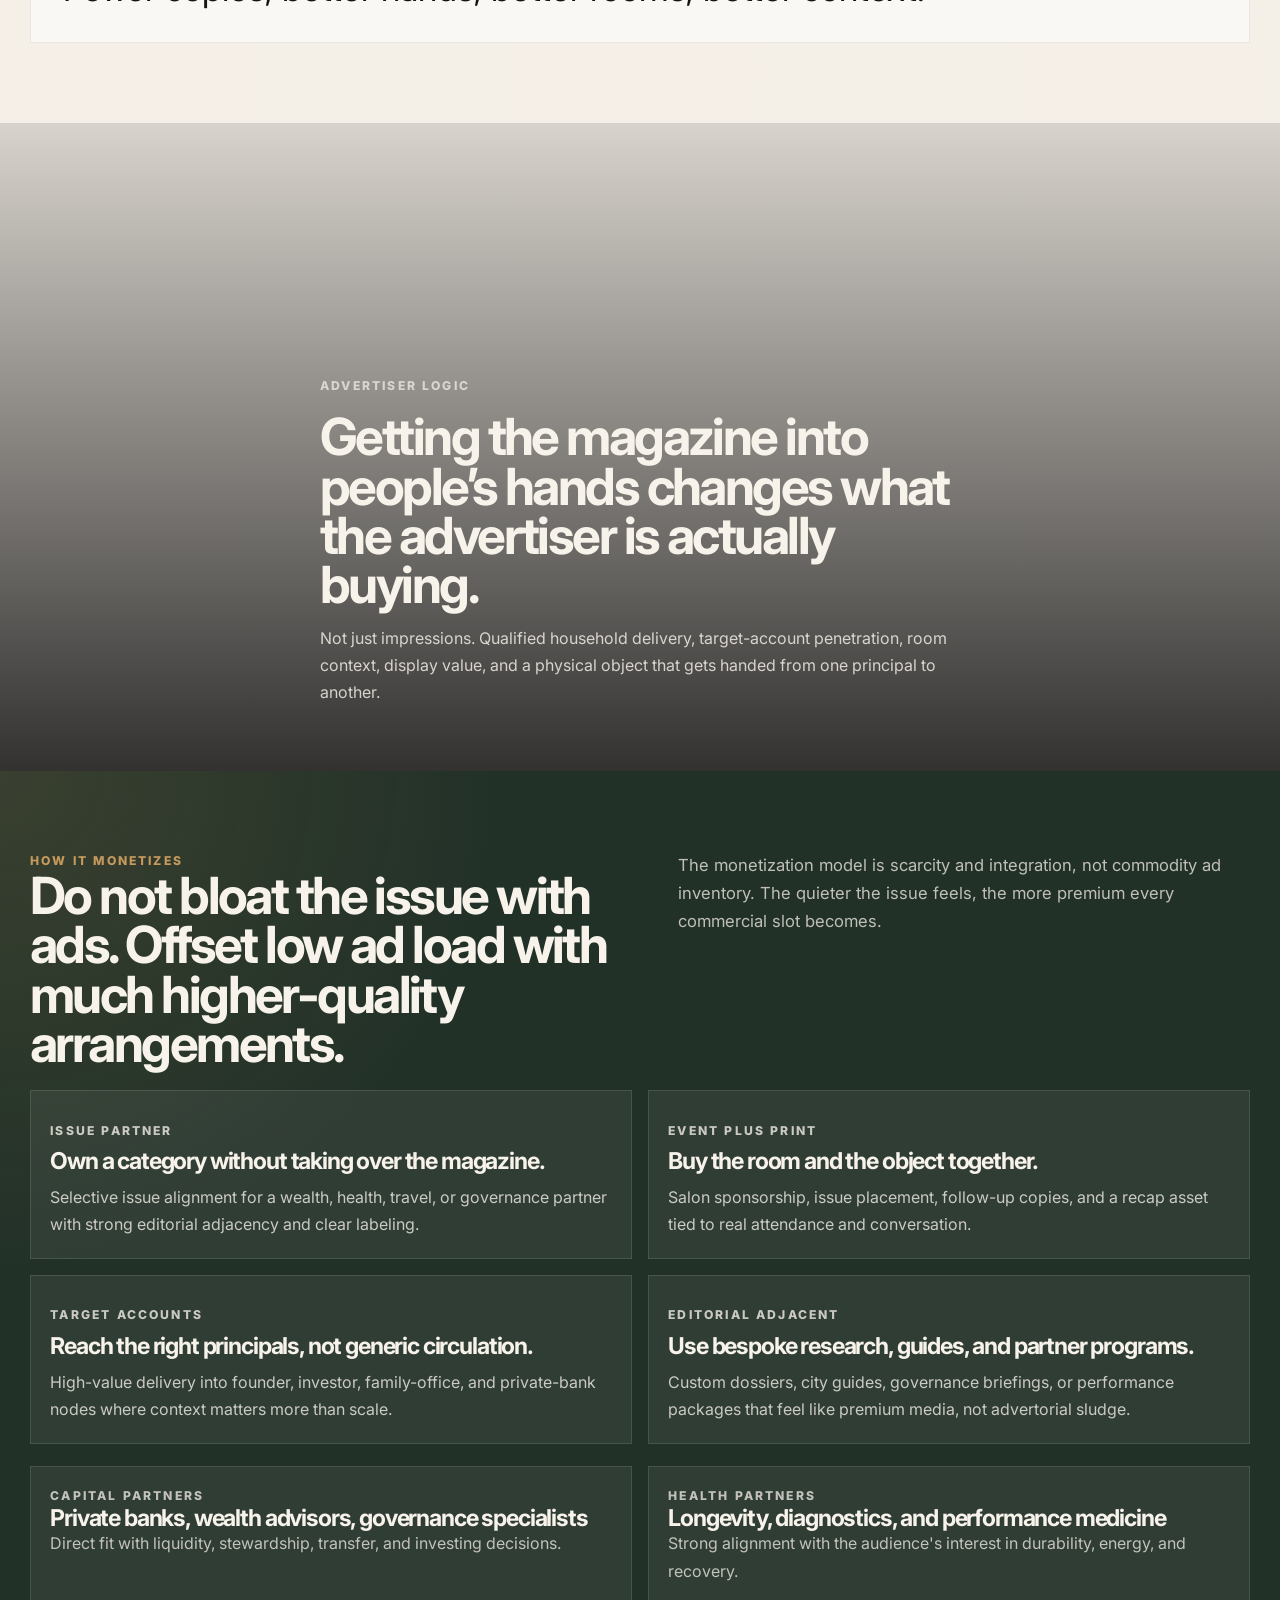
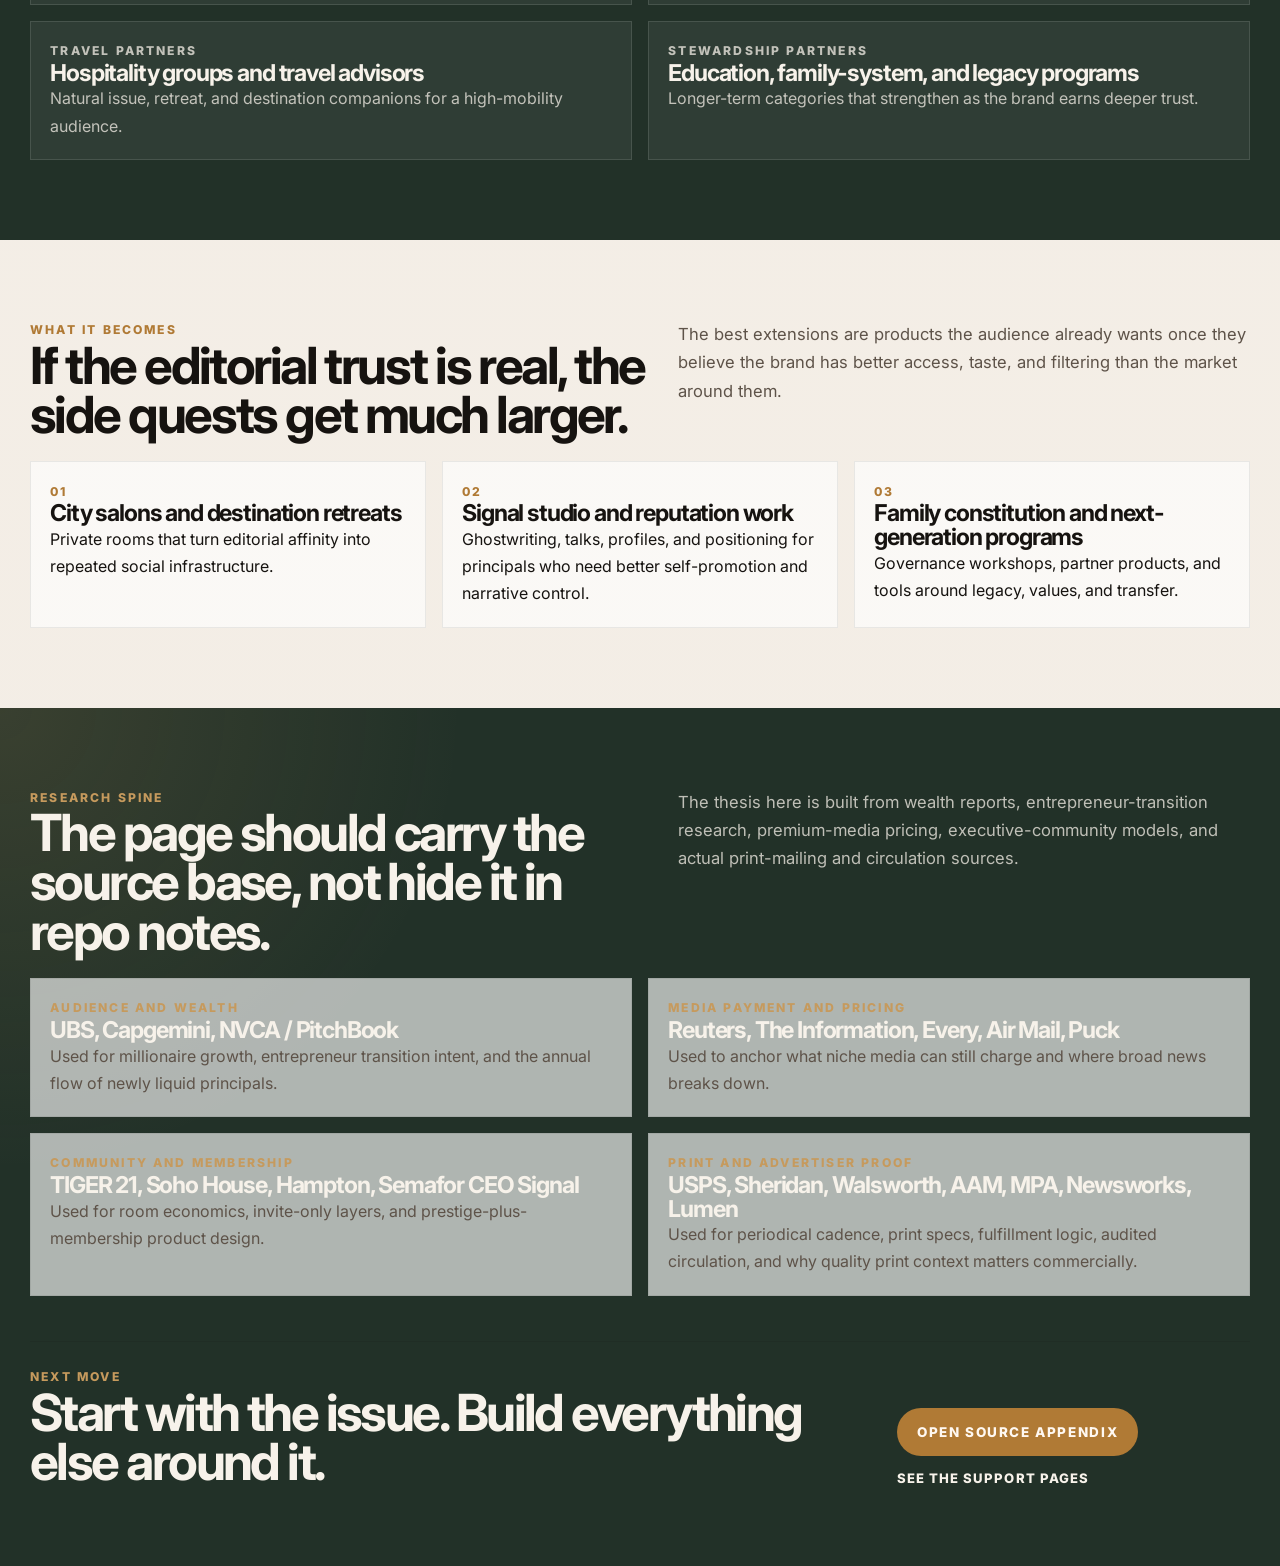
==== commit 9424294f: "Expand site into full company narrative" ====
--- a/site/index.html
+++ b/site/index.html
@@ -25,16 +25,30 @@
       <div class="hero-content">
         <p class="eyebrow">Created In Close Partnership With PEF</p>
         <h1>For founders, investors, successors, and owner-principals designing what comes after the first win.</h1>
-        <p class="hero-copy">Business, investing, wealth, wellness, family, travel, status, spirituality, and the second act after creation. Built as a serious media company, not a generic entrepreneurship blog.</p>
+        <p class="hero-copy">Business, investing, wealth, family, wellness, spirituality, travel, status, and the second act after creation. Built as a magazine-led company with memberships, rooms, film, and selective commercial partners, not a generic entrepreneurship blog.</p>
         <div class="hero-actions">
-          <a class="button button-primary" href="deep-dives.html">Read The Business Case</a>
-          <a class="button button-secondary" href="source.html">See The Operating Model</a>
+          <a class="button button-primary" href="#audience">Read The Full Case</a>
+          <a class="button button-secondary" href="#operating-system">See How It Works</a>
         </div>
         <div class="issue-rail">
           <span>Issue 01</span>
           <strong>What Comes After The First Win</strong>
           <p>The shift from building to investing, stewarding, hosting, parenting, recovering, and choosing what deserves the next decade.</p>
         </div>
+        <div class="hero-facts">
+          <div>
+            <span class="card-kicker">Category</span>
+            <p>Next-chapter principals, not only post-exit founders.</p>
+          </div>
+          <div>
+            <span class="card-kicker">Wedge</span>
+            <p>PEF is the ignition source, not the ceiling.</p>
+          </div>
+          <div>
+            <span class="card-kicker">Format Edge</span>
+            <p>A magazine can synthesize a whole life in one editorial object.</p>
+          </div>
+        </div>
       </div>
     </section>
 
@@ -42,45 +56,88 @@
       <div class="container">
         <div class="lead-grid">
           <div>
-            <p class="section-label">Launch Issue Proof</p>
-          <h2>The strongest version is image-led, documentary, and hard to confuse with startup or investor content.</h2>
-          </div>
-          <p class="support">The publication should feel like a premium issue launch crossed with a private-club invitation. Not text dump, not growth-hack content, not luxury fluff.</p>
-        </div>
-        <div class="story-grid">
-          <article class="story-card">
-            <div class="story-photo photo-office"></div>
-            <div class="story-copy">
-              <p class="card-kicker">Storyline</p>
-              <h3>Embedded: Inside a principal's next chapter</h3>
-              <p>Photo essay and short documentary access to what people actually build, buy, back, or inherit after the first win.</p>
-            </div>
-          </article>
-          <article class="story-card">
-            <div class="story-photo photo-home"></div>
-            <div class="story-copy">
-              <p class="card-kicker">Storyline</p>
-              <h3>Home Front</h3>
-              <p>Marriage, parenting, household design, inheritance, rituals, and the family operating system after wealth arrives.</p>
-            </div>
-          </article>
-          <article class="story-card">
-            <div class="story-photo photo-health"></div>
-            <div class="story-copy">
-              <p class="card-kicker">Storyline</p>
-              <h3>Body of Work</h3>
-              <p>Training, recovery, sleep, medicine, strength, and what durable ambition looks like in the body.</p>
-            </div>
-          </article>
-        </div>
-      </div>
-    </section>
-
-    <section class="section section-dark">
-      <div class="container">
-        <div class="lead-grid">
-          <div>
-            <p class="section-label">Market In Three Numbers</p>
+            <p class="section-label">The Editorial Object</p>
+            <h2>The first issue should prove the entire thesis in one object.</h2>
+          </div>
+          <p class="support">Start by showing how this audience actually re-architects life after the first win: capital, household, body, and status. The publication should feel like a premium issue launch crossed with a private-club invitation.</p>
+        </div>
+        <div class="toc-strip">
+          <article class="toc-item">
+            <p class="card-kicker">Capital</p>
+            <h3>How principals actually allocate after liquidity.</h3>
+            <p>Embedded reporting inside family-office builds, angel systems, and second-act operating stacks.</p>
+          </article>
+          <article class="toc-item">
+            <p class="card-kicker">Household</p>
+            <h3>Marriage, parenting, inheritance, and family systems.</h3>
+            <p>The domestic operating system after success arrives and decision-making changes scale.</p>
+          </article>
+          <article class="toc-item">
+            <p class="card-kicker">Body</p>
+            <h3>Strength, recovery, sleep, medicine, and longevity.</h3>
+            <p>Training and health as infrastructure for a second decade, not lifestyle ornament.</p>
+          </article>
+          <article class="toc-item">
+            <p class="card-kicker">Status</p>
+            <h3>Travel, rooms, taste, rituals, and reputation.</h3>
+            <p>How principals move through the world once time, not money, becomes the scarce resource.</p>
+          </article>
+        </div>
+        <div class="image-triptych">
+          <div class="story-photo photo-office"></div>
+          <div class="story-photo photo-home"></div>
+          <div class="story-photo photo-health"></div>
+        </div>
+      </div>
+    </section>
+
+    <section class="section section-dark" id="audience">
+      <div class="container">
+        <div class="lead-grid">
+          <div>
+            <p class="section-label">Who It Is For</p>
+            <h2>The audience is broader than a post-exit moment.</h2>
+          </div>
+          <p class="support">The audience is best understood as next-chapter principals: people with capital, responsibility, and identity transition happening at the same time.</p>
+        </div>
+        <div class="audience-grid">
+          <article class="audience-item">
+            <span>01</span>
+            <h3>Recently post-exit founders</h3>
+            <p>The clearest pain point, the strongest emotional hook, and the closest fit with PEF's trust base.</p>
+          </article>
+          <article class="audience-item">
+            <span>02</span>
+            <h3>Near-exit founders and owner-operators</h3>
+            <p>People already preparing for liquidity, succession, or a shift from operating to stewarding.</p>
+          </article>
+          <article class="audience-item">
+            <span>03</span>
+            <h3>Operator-investors and principals</h3>
+            <p>Allocators with operating DNA who care about deals, reputation, network quality, and life design.</p>
+          </article>
+          <article class="audience-item">
+            <span>04</span>
+            <h3>Successors and family-office builders</h3>
+            <p>A high-value audience underserved by startup media and highly relevant to governance, wealth, and legacy partners.</p>
+          </article>
+        </div>
+      </div>
+    </section>
+
+    <section class="immersion immersion-room">
+      <div class="immersion-copy">
+        <p class="eyebrow">The Room</p>
+        <h2>One of the ownable formats is to embed inside the actual rooms where this audience lives.</h2>
+        <p>Salons, dinners, retreats, offices, gyms, airports, holiday houses, family meetings, and deal sessions. The brand should not just interview people about their second act. It should document how it is really lived.</p>
+      </div>
+    </section>
+
+    <section class="section section-dark" id="why-now">
+      <div class="container">
+        <div class="lead-grid">
+          <div>
+            <p class="section-label">Why Now</p>
             <h2>This is a narrow audience with meaningful spending power.</h2>
           </div>
           <p class="support">The point is not to reach everyone. The point is to build a brand dense enough to support memberships, partners, rooms, and media products around a very specific founder life stage.</p>
@@ -108,127 +165,395 @@
             </div>
           </article>
         </div>
+        <div class="proof-grid">
+          <article class="proof-item">
+            <p class="card-kicker">Payment Reality</p>
+            <h3>Broad media is hard. Narrow value still works.</h3>
+            <p>Reuters shows broad willingness to pay for general news is low. This concept wins only if it is identity-rich, high-trust, and obviously useful.</p>
+          </article>
+          <article class="proof-item">
+            <p class="card-kicker">Community Proof</p>
+            <h3>Principals already pay heavily for rooms.</h3>
+            <p>TIGER 21, YPO, Hampton, and adjacent models prove that this audience buys confidentiality, curation, and peer infrastructure.</p>
+          </article>
+          <article class="proof-item">
+            <p class="card-kicker">Media Proof</p>
+            <h3>Premium niche media commands real pricing.</h3>
+            <p>The Information, Puck, Every, and Air Mail show that narrow editorial brands can support subscriptions and layered products.</p>
+          </article>
+        </div>
+      </div>
+    </section>
+
+    <section class="section" id="why-magazine">
+      <div class="container">
+        <div class="split-grid">
+          <div>
+            <p class="section-label">Why A Magazine</p>
+            <h2>The format has to justify itself before the business can.</h2>
+            <p class="support">A peer group gives trust. A club gives rooms. A newsletter gives frequency. A podcast gives personality. A magazine can make an entire life legible in one coherent, portable, displayable editorial object.</p>
+          </div>
+          <div class="glass-panel">
+            <strong>What the format does better</strong>
+            <p>1. It can sequence capital, family, body, spirit, status, and place together instead of splitting them into disconnected channels.</p>
+            <p>2. It creates a canon of issues, franchises, and visual references that compound rather than disappear into the feed.</p>
+            <p>3. It gives rooms, events, films, and partner products a central editorial object to orbit.</p>
+            <p>4. It travels physically into homes, offices, clubs, and retreats, which changes how both readers and advertisers experience it.</p>
+            <p>5. It can feel intimate, collectible, and prestigious at the same time.</p>
+          </div>
+        </div>
+        <div class="compare-grid">
+          <article class="compare-card">
+            <div class="compare-copy">
+              <p class="card-kicker">Versus a newsletter</p>
+              <h3>A magazine can build a worldview.</h3>
+              <p>Newsletters are fast and linear. A magazine can package a life-stage canon with stronger image, sequence, and issue logic.</p>
+            </div>
+          </article>
+          <article class="compare-card">
+            <div class="compare-copy">
+              <p class="card-kicker">Versus a private club</p>
+              <h3>A magazine can set standards beyond the room.</h3>
+              <p>Rooms create belonging. A magazine publishes the taste, frameworks, and references that make the room matter.</p>
+            </div>
+          </article>
+          <article class="compare-card">
+            <div class="compare-copy">
+              <p class="card-kicker">Versus a podcast</p>
+              <h3>A magazine can combine image, reporting, and place.</h3>
+              <p>Audio gives intimacy. A magazine can hold text, photography, film, objects, and issue structure together in one stronger artifact.</p>
+            </div>
+          </article>
+          <article class="compare-card">
+            <div class="compare-copy">
+              <p class="card-kicker">Versus a generic media brand</p>
+              <h3>A magazine can make selective taste visible.</h3>
+              <p>Because it is slower, more curated, and more design-led, it can feel like a signal of belonging instead of an infinite stream.</p>
+            </div>
+          </article>
+        </div>
+      </div>
+    </section>
+
+    <section class="section" id="gtm">
+      <div class="container">
+        <div class="lead-grid">
+          <div>
+            <p class="section-label">Go To Market</p>
+            <h2>PEF is the launch wedge. The company still has to grow far beyond it.</h2>
+          </div>
+          <p class="support">The GTM is not paid-social scale. It is trusted density first, adjacent expansion second, and public prestige content third.</p>
+        </div>
+        <div class="path-grid">
+          <article class="path-step">
+            <p class="card-kicker">01. Owned launch</p>
+            <h3>Start with PEF's trust density.</h3>
+            <p>Co-branded issue drops, founder notes, member intros, and early rooms create the first high-fit audience without pretending to be mass media.</p>
+          </article>
+          <article class="path-step">
+            <p class="card-kicker">02. Room-led growth</p>
+            <h3>Let salons and hosts become infrastructure.</h3>
+            <p>Host councils in priority cities create referrals, gift-copy distribution, sponsor leads, and visible local density.</p>
+          </article>
+          <article class="path-step">
+            <p class="card-kicker">03. Adjacent expansion</p>
+            <h3>Grow into operator-investors, successors, and family-office builders.</h3>
+            <p>That is how the brand becomes larger than a single member organization while staying coherent.</p>
+          </article>
+          <article class="path-step">
+            <p class="card-kicker">04. Public prestige</p>
+            <h3>Use flagship stories and films to make the private network legible.</h3>
+            <p>The public layer exists to create signal, not to flatten the product into broad creator media.</p>
+          </article>
+        </div>
+      </div>
+    </section>
+
+    <section class="section" id="operating-system">
+      <div class="container">
+        <div class="lead-grid">
+          <div>
+            <p class="section-label">Operating System</p>
+            <h2>The company runs on four engines that reinforce one another.</h2>
+          </div>
+          <p class="support">Editorial creates trust. Community makes that trust social. Commercial turns it into high-quality revenue. Production is what makes the whole thing tangible enough to matter in the world.</p>
+        </div>
+        <div class="engine-grid">
+          <article class="engine-card">
+            <p class="card-kicker">01</p>
+            <h3>Editorial</h3>
+            <p>Flagship issues, photo essays, films, interviews, and embedded reporting that define the worldview.</p>
+          </article>
+          <article class="engine-card">
+            <p class="card-kicker">02</p>
+            <h3>Community</h3>
+            <p>Salons, dinners, host councils, private notes, and invitations that turn readers into a trusted network.</p>
+          </article>
+          <article class="engine-card">
+            <p class="card-kicker">03</p>
+            <h3>Commercial</h3>
+            <p>Memberships, founding partners, issue packages, research products, and selective service lines with real fit.</p>
+          </article>
+          <article class="engine-card">
+            <p class="card-kicker">04</p>
+            <h3>Production</h3>
+            <p>Photography, design, print, fulfillment, event operations, and reporting discipline that make the object credible.</p>
+          </article>
+        </div>
+      </div>
+    </section>
+
+    <section class="section section-dark" id="offer">
+      <div class="container">
+        <div class="lead-grid">
+          <div>
+            <p class="section-label">The Offer</p>
+            <h2>Perks should feel like access, utility, curation, and taste. Not swag.</h2>
+          </div>
+          <p class="support">This audience cares about better rooms, better introductions, better filters, better placement, and better use of time. The membership stack needs to reflect that.</p>
+        </div>
+        <div class="ladder-grid">
+          <article class="tier-card">
+            <p class="card-kicker">Reader</p>
+            <h3>$240 to $600</h3>
+            <p>Digital and print issue access, archive, priority event windows, and early access to select films or guides.</p>
+          </article>
+          <article class="tier-card">
+            <p class="card-kicker">Circle</p>
+            <h3>$2.5k to $7.5k</h3>
+            <p>Salon access, member notes, curated introductions, directory access, and gift-copy allocation.</p>
+          </article>
+          <article class="tier-card">
+            <p class="card-kicker">Patron</p>
+            <h3>$12k to $25k+</h3>
+            <p>Retreat access, host privileges, family-office and governance programming, and higher-touch partner routing.</p>
+          </article>
+          <article class="tier-card">
+            <p class="card-kicker">Founding Partner</p>
+            <h3>$40k to $150k+</h3>
+            <p>Issue alignment, room presence, research products, and highly selective commercial integration.</p>
+          </article>
+        </div>
+        <div class="perk-grid">
+          <article class="perk-panel">
+            <p class="card-kicker">What members actually get</p>
+            <ul>
+              <li>Priority access to city salons, dinners, and retreats</li>
+              <li>Curated introductions instead of noisy community feeds</li>
+              <li>Member directories and private briefings with real filters</li>
+              <li>Guest passes and spouse or family-friendly programming where relevant</li>
+            </ul>
+          </article>
+          <article class="perk-panel">
+            <p class="card-kicker">What makes the perks believable</p>
+            <ul>
+              <li>Selective host network in dense launch cities</li>
+              <li>Gift-copy handoffs that travel through trusted nodes</li>
+              <li>Partner access tied to real value categories like wealth, health, travel, and governance</li>
+              <li>Magazine, rooms, and film all reinforcing the same taste standard</li>
+            </ul>
+          </article>
+        </div>
+      </div>
+    </section>
+
+    <section class="section" id="print-network">
+      <div class="container">
+        <div class="lead-grid">
+          <div>
+            <p class="section-label">Built To Travel</p>
+            <h2>The magazine has to fully understand how it gets made, distributed, and experienced in the world.</h2>
+          </div>
+          <p class="support">This is not a vague print fantasy. The model is a premium quarterly object with disciplined production, direct delivery, controlled placement, and issue-level distribution logic.</p>
+        </div>
+        <div class="process-grid">
+          <article class="process-step">
+            <span>01</span>
+            <h3>Quarterly flagship issue</h3>
+            <p>Perfect bound, premium matte or silk stock, large enough for photography and long-form issue architecture.</p>
+          </article>
+          <article class="process-step">
+            <span>02</span>
+            <h3>Direct subscriber delivery</h3>
+            <p>Paid copies go to member homes and offices with proper fulfillment and address hygiene.</p>
+          </article>
+          <article class="process-step">
+            <span>03</span>
+            <h3>Controlled prestige placement</h3>
+            <p>Additional copies move into clubs, partner suites, launch salons, retreats, and founder-heavy city nodes.</p>
+          </article>
+          <article class="process-step">
+            <span>04</span>
+            <h3>Gift and host distribution</h3>
+            <p>Circle members, patrons, and host captains use handoff copies to move the object through trusted relationships.</p>
+          </article>
+          <article class="process-step">
+            <span>05</span>
+            <h3>Issue-level reporting</h3>
+            <p>Paid, controlled, event, and partner-placement copies are tracked separately so the product stays credible to advertisers.</p>
+          </article>
+        </div>
+        <div class="quote-band">
+          <p>Fewer copies, better hands, better rooms, better context.</p>
+        </div>
+      </div>
+    </section>
+
+    <section class="immersion immersion-print">
+      <div class="immersion-copy">
+        <p class="eyebrow">Advertiser Logic</p>
+        <h2>Getting the magazine into people’s hands changes what the advertiser is actually buying.</h2>
+        <p>Not just impressions. Qualified household delivery, target-account penetration, room context, display value, and a physical object that gets handed from one principal to another.</p>
+      </div>
+    </section>
+
+    <section class="section section-dark" id="commercial">
+      <div class="container">
+        <div class="lead-grid">
+          <div>
+            <p class="section-label">How It Monetizes</p>
+            <h2>Do not bloat the issue with ads. Offset low ad load with much higher-quality arrangements.</h2>
+          </div>
+          <p class="support">The monetization model is scarcity and integration, not commodity ad inventory. The quieter the issue feels, the more premium every commercial slot becomes.</p>
+        </div>
+        <div class="package-grid">
+          <article class="package-item">
+            <p class="card-kicker">Issue Partner</p>
+            <h3>Own a category without taking over the magazine.</h3>
+            <p>Selective issue alignment for a wealth, health, travel, or governance partner with strong editorial adjacency and clear labeling.</p>
+          </article>
+          <article class="package-item">
+            <p class="card-kicker">Event Plus Print</p>
+            <h3>Buy the room and the object together.</h3>
+            <p>Salon sponsorship, issue placement, follow-up copies, and a recap asset tied to real attendance and conversation.</p>
+          </article>
+          <article class="package-item">
+            <p class="card-kicker">Target Accounts</p>
+            <h3>Reach the right principals, not generic circulation.</h3>
+            <p>High-value delivery into founder, investor, family-office, and private-bank nodes where context matters more than scale.</p>
+          </article>
+          <article class="package-item">
+            <p class="card-kicker">Editorial Adjacent</p>
+            <h3>Use bespoke research, guides, and partner programs.</h3>
+            <p>Custom dossiers, city guides, governance briefings, or performance packages that feel like premium media, not advertorial sludge.</p>
+          </article>
+        </div>
+        <div class="compare-grid">
+          <article class="compare-card">
+            <div class="compare-copy">
+              <p class="card-kicker">Capital partners</p>
+              <h3>Private banks, wealth advisors, governance specialists</h3>
+              <p>Direct fit with liquidity, stewardship, transfer, and investing decisions.</p>
+            </div>
+          </article>
+          <article class="compare-card">
+            <div class="compare-copy">
+              <p class="card-kicker">Health partners</p>
+              <h3>Longevity, diagnostics, and performance medicine</h3>
+              <p>Strong alignment with the audience's interest in durability, energy, and recovery.</p>
+            </div>
+          </article>
+          <article class="compare-card">
+            <div class="compare-copy">
+              <p class="card-kicker">Travel partners</p>
+              <h3>Hospitality groups and travel advisors</h3>
+              <p>Natural issue, retreat, and destination companions for a high-mobility audience.</p>
+            </div>
+          </article>
+          <article class="compare-card">
+            <div class="compare-copy">
+              <p class="card-kicker">Stewardship partners</p>
+              <h3>Education, family-system, and legacy programs</h3>
+              <p>Longer-term categories that strengthen as the brand earns deeper trust.</p>
+            </div>
+          </article>
+        </div>
       </div>
     </section>
 
     <section class="section">
       <div class="container">
-        <div class="split-grid">
-          <div>
-            <p class="section-label">Why It Wins</p>
-            <h2>Not a business magazine. Not a luxury magazine. Not a community bulletin.</h2>
-            <p class="support">The differentiation is the combination: post-exit founder lens, PEF access, full-life editorial scope, and documentary-style storytelling across companies, homes, rooms, travel, and recovery.</p>
-          </div>
-          <div class="glass-panel">
-            <strong>Five points of difference</strong>
-            <p>1. Post-exit focus rather than pre-exit hustle.</p>
-            <p>2. PEF-backed audience trust.</p>
-            <p>3. Business plus body, family, spirituality, and reputation.</p>
-            <p>4. Embedded photo essays and short films inside real founder lives.</p>
-            <p>5. Revenue model built on memberships, rooms, and high-ARPU partners instead of commodity ads.</p>
-          </div>
-        </div>
-      </div>
-    </section>
-
-    <section class="section">
-      <div class="container">
-        <div class="lead-grid">
-          <div>
-            <p class="section-label">Why A Magazine</p>
-            <h2>Because a magazine can hold the whole life in one coherent editorial object.</h2>
-          </div>
-          <p class="support">A peer group gives trust. A club gives rooms. A newsletter gives frequency. A podcast gives personality. A magazine can do something those formats cannot: synthesize capital, body, family, purpose, status, and place into one worldview that people read, display, share, and sponsor.</p>
+        <div class="lead-grid">
+          <div>
+            <p class="section-label">What It Becomes</p>
+            <h2>If the editorial trust is real, the side quests get much larger.</h2>
+          </div>
+          <p class="support">The best extensions are products the audience already wants once they believe the brand has better access, taste, and filtering than the market around them.</p>
         </div>
         <div class="three-up">
           <article class="source-card">
             <div class="source-copy">
-              <p class="card-kicker">Synthesis</p>
-              <h3>It can sequence a life, not just a topic.</h3>
-              <p>Issue-making lets the brand connect investing, marriage, health, travel, stewardship, and legacy instead of treating them as separate verticals.</p>
-            </div>
-          </article>
-          <article class="source-card">
-            <div class="source-copy">
-              <p class="card-kicker">Canon</p>
-              <h3>It can create enduring reference points.</h3>
-              <p>A magazine can produce issue packages, flagship features, visual language, and annual themes that become assets instead of passing updates.</p>
-            </div>
-          </article>
-          <article class="source-card">
-            <div class="source-copy">
-              <p class="card-kicker">Gravity</p>
-              <h3>It gives every other layer something to orbit.</h3>
-              <p>Events, memberships, films, and partner programs all become more valuable when there is a central editorial object defining what belongs.</p>
-            </div>
-          </article>
-        </div>
-      </div>
-    </section>
-
-    <section class="section section-dark">
-      <div class="container">
-        <div class="lead-grid">
-          <div>
-            <p class="section-label">Embedded Stories</p>
-            <h2>A serious story avenue: inside the companies and lives themselves.</h2>
-          </div>
-          <p class="support">One of the most ownable formats here is to embed with people at startups, family offices, tables, gyms, airports, and homes. That gives the brand a film and photography language, not only a writing voice.</p>
-        </div>
-        <div class="story-grid">
-          <article class="story-card">
-            <div class="story-photo photo-salon"></div>
-            <div class="story-copy">
-              <p class="card-kicker">Embedded</p>
-              <h3>The Room</h3>
-              <p>Dinners, salons, host rituals, curation, and how influential people actually gather.</p>
-            </div>
-          </article>
-          <article class="story-card">
-            <div class="story-photo photo-study"></div>
-            <div class="story-copy">
-              <p class="card-kicker">Embedded</p>
-              <h3>Private Capital</h3>
-              <p>Inside a family office build, an angel portfolio process, or the operating stack behind a second-act investor.</p>
-            </div>
-          </article>
-          <article class="story-card">
-            <div class="story-photo photo-airport"></div>
-            <div class="story-copy">
-              <p class="card-kicker">Embedded</p>
-              <h3>Life System</h3>
-              <p>Travel patterns, residences, training blocks, and how people design the calendar once time becomes the scarce asset.</p>
-            </div>
-          </article>
-        </div>
-      </div>
-    </section>
-
-    <section class="section">
-      <div class="container">
-        <div class="lead-grid">
-          <div>
-            <p class="section-label">Watch / Film</p>
-            <h2>Designed to include short founder films, room recaps, and embedded documentaries.</h2>
-          </div>
-          <p class="support">Video should be sparse and useful. The brand needs one strong trailer, event proof, and a few embedded-life pieces, not autoplay clutter.</p>
-        </div>
-        <div class="watch-grid">
-          <a class="watch-card watch-one" href="source.html">
-            <span>Film Avenue</span>
-            <h3>Founders in motion</h3>
-            <p>Documentary shorts following founders through second-company work, travel, and recovery.</p>
-          </a>
-          <a class="watch-card watch-two" href="deep-dives.html">
-            <span>Room Proof</span>
-            <h3>Dinner and retreat recaps</h3>
-            <p>Short visual edits that prove taste, curation, and belonging more effectively than copy.</p>
-          </a>
-          <a class="watch-card watch-three" href="appendix.html">
-            <span>Why Now</span>
-            <h3>The media and market case</h3>
-            <p>Why niche affluent media works when the broader magazine market struggles.</p>
-          </a>
+              <p class="card-kicker">01</p>
+              <h3>City salons and destination retreats</h3>
+              <p>Private rooms that turn editorial affinity into repeated social infrastructure.</p>
+            </div>
+          </article>
+          <article class="source-card">
+            <div class="source-copy">
+              <p class="card-kicker">02</p>
+              <h3>Signal studio and reputation work</h3>
+              <p>Ghostwriting, talks, profiles, and positioning for principals who need better self-promotion and narrative control.</p>
+            </div>
+          </article>
+          <article class="source-card">
+            <div class="source-copy">
+              <p class="card-kicker">03</p>
+              <h3>Family constitution and next-generation programs</h3>
+              <p>Governance workshops, partner products, and tools around legacy, values, and transfer.</p>
+            </div>
+          </article>
+        </div>
+      </div>
+    </section>
+
+    <section class="section section-dark" id="sources-section">
+      <div class="container">
+        <div class="lead-grid">
+          <div>
+            <p class="section-label">Research Spine</p>
+            <h2>The page should carry the source base, not hide it in repo notes.</h2>
+          </div>
+          <p class="support">The thesis here is built from wealth reports, entrepreneur-transition research, premium-media pricing, executive-community models, and actual print-mailing and circulation sources.</p>
+        </div>
+        <div class="source-grid">
+          <article class="source-card">
+            <div class="source-copy">
+              <p class="card-kicker">Audience and wealth</p>
+              <h3>UBS, Capgemini, NVCA / PitchBook</h3>
+              <p>Used for millionaire growth, entrepreneur transition intent, and the annual flow of newly liquid principals.</p>
+            </div>
+          </article>
+          <article class="source-card">
+            <div class="source-copy">
+              <p class="card-kicker">Media payment and pricing</p>
+              <h3>Reuters, The Information, Every, Air Mail, Puck</h3>
+              <p>Used to anchor what niche media can still charge and where broad news breaks down.</p>
+            </div>
+          </article>
+          <article class="source-card">
+            <div class="source-copy">
+              <p class="card-kicker">Community and membership</p>
+              <h3>TIGER 21, Soho House, Hampton, Semafor CEO Signal</h3>
+              <p>Used for room economics, invite-only layers, and prestige-plus-membership product design.</p>
+            </div>
+          </article>
+          <article class="source-card">
+            <div class="source-copy">
+              <p class="card-kicker">Print and advertiser proof</p>
+              <h3>USPS, Sheridan, Walsworth, AAM, MPA, Newsworks, Lumen</h3>
+              <p>Used for periodical cadence, print specs, fulfillment logic, audited circulation, and why quality print context matters commercially.</p>
+            </div>
+          </article>
+        </div>
+        <div class="cta-band">
+          <div>
+            <p class="section-label">Next Move</p>
+            <h2>Start with the issue. Build everything else around it.</h2>
+          </div>
+          <div class="cta-row">
+            <a class="button button-primary" href="appendix.html">Open Source Appendix</a>
+            <a class="text-link" href="deep-dives.html">See The Support Pages</a>
+          </div>
         </div>
       </div>
     </section>
--- a/site/styles.css
+++ b/site/styles.css
@@ -34,6 +34,15 @@
     linear-gradient(180deg, #f8f4ee 0%, var(--bg) 100%);
 }
 
+body.subpage .site-header {
+  position: static;
+}
+
+body.subpage .brand,
+body.subpage .site-nav a {
+  color: var(--ink);
+}
+
 a {
   color: inherit;
   text-decoration: none;
@@ -226,6 +235,21 @@
   color: rgba(247, 242, 234, 0.66);
 }
 
+.hero-facts {
+  display: grid;
+  grid-template-columns: repeat(3, minmax(0, 1fr));
+  gap: 1rem;
+  max-width: 920px;
+  margin-top: 2rem;
+  padding-top: 1.1rem;
+  border-top: 1px solid rgba(247, 242, 234, 0.12);
+}
+
+.hero-facts p {
+  margin-top: 0.4rem;
+  color: rgba(247, 242, 234, 0.8);
+}
+
 .section {
   padding: 5rem 0;
 }
@@ -452,6 +476,244 @@
   line-height: 1.18;
 }
 
+.toc-strip,
+.audience-grid,
+.proof-grid,
+.path-grid,
+.ladder-grid,
+.perk-grid,
+.process-grid,
+.package-grid,
+.engine-grid,
+.image-triptych {
+  display: grid;
+  gap: 1rem;
+}
+
+.toc-strip {
+  grid-template-columns: repeat(4, minmax(0, 1fr));
+}
+
+.toc-item,
+.audience-item,
+.proof-item,
+.engine-card,
+.process-step {
+  padding-top: 1rem;
+  border-top: 1px solid var(--line);
+}
+
+.toc-item h3,
+.audience-item h3,
+.proof-item h3,
+.path-step h3,
+.tier-card h3,
+.package-item h3,
+.engine-card h3,
+.process-step h3 {
+  margin-top: 0.55rem;
+}
+
+.toc-item p:last-child,
+.audience-item p,
+.proof-item p,
+.path-step p,
+.tier-card p,
+.package-item p,
+.engine-card p,
+.process-step p {
+  margin-top: 0.65rem;
+}
+
+.image-triptych {
+  grid-template-columns: 1.15fr 0.85fr 0.85fr;
+}
+
+.image-triptych .story-photo {
+  height: 400px;
+}
+
+.image-triptych .story-photo,
+.watch-card::before,
+.hero::before {
+  transition: transform 280ms ease;
+}
+
+.image-triptych .story-photo:hover,
+.watch-card:hover::before {
+  transform: scale(1.04);
+}
+
+.audience-grid {
+  grid-template-columns: repeat(4, minmax(0, 1fr));
+}
+
+.audience-item {
+  color: var(--white);
+  border-color: rgba(247, 242, 234, 0.14);
+}
+
+.audience-item span,
+.process-step span {
+  display: inline-block;
+  font-size: 0.76rem;
+  font-weight: 800;
+  letter-spacing: 0.16em;
+  text-transform: uppercase;
+  color: var(--gold-soft);
+}
+
+.proof-grid {
+  grid-template-columns: repeat(3, minmax(0, 1fr));
+}
+
+.proof-item {
+  border-color: rgba(247, 242, 234, 0.14);
+}
+
+.section-dark .proof-item p,
+.section-dark .audience-item p,
+.section-dark .path-step p,
+.section-dark .tier-card p,
+.section-dark .package-item p,
+.section-dark .process-step p {
+  color: rgba(247, 242, 234, 0.78);
+}
+
+.path-grid,
+.ladder-grid,
+.engine-grid {
+  grid-template-columns: repeat(4, minmax(0, 1fr));
+}
+
+.path-step,
+.tier-card,
+.perk-panel,
+.package-item {
+  padding: 1.2rem;
+  background: rgba(255, 255, 255, 0.62);
+  border: 1px solid rgba(22, 19, 16, 0.08);
+}
+
+.section-dark .path-step,
+.section-dark .tier-card,
+.section-dark .perk-panel,
+.section-dark .package-item {
+  background: rgba(255, 255, 255, 0.06);
+  border-color: rgba(247, 242, 234, 0.12);
+}
+
+.perk-grid,
+.package-grid {
+  grid-template-columns: repeat(2, minmax(0, 1fr));
+}
+
+.perk-panel ul {
+  margin: 0.7rem 0 0;
+  padding-left: 1.15rem;
+  display: grid;
+  gap: 0.7rem;
+}
+
+.perk-panel li {
+  line-height: 1.6;
+}
+
+.process-grid {
+  grid-template-columns: repeat(5, minmax(0, 1fr));
+}
+
+.engine-card p {
+  max-width: 19rem;
+}
+
+.immersion {
+  position: relative;
+  min-height: 72svh;
+  display: flex;
+  align-items: flex-end;
+  color: var(--white);
+  overflow: hidden;
+}
+
+.immersion::before,
+.immersion::after {
+  content: "";
+  position: absolute;
+  inset: 0;
+}
+
+.immersion::before {
+  background-position: center;
+  background-size: cover;
+  transform: scale(1.03);
+}
+
+.immersion::after {
+  background: linear-gradient(180deg, rgba(8, 8, 8, 0.12), rgba(8, 8, 8, 0.82));
+}
+
+.immersion-room::before {
+  background-image: url("https://images.unsplash.com/photo-1511578314322-379afb476865?auto=format&fit=crop&w=1800&q=80");
+}
+
+.immersion-print::before {
+  background-image: url("https://images.unsplash.com/photo-1517971071642-34a2d3ecc9cd?auto=format&fit=crop&w=1800&q=80");
+}
+
+.immersion-copy {
+  position: relative;
+  z-index: 1;
+  width: min(calc(100% - 2.5rem), var(--max));
+  max-width: 40rem;
+  margin: 0 auto;
+  padding: 6rem 0 4rem;
+}
+
+.immersion-copy p:last-child {
+  margin-top: 1rem;
+  color: rgba(247, 242, 234, 0.82);
+}
+
+.cta-band {
+  display: flex;
+  align-items: end;
+  justify-content: space-between;
+  gap: 1.2rem;
+  margin-top: 1.4rem;
+  padding-top: 1.6rem;
+  border-top: 1px solid var(--line);
+}
+
+.page-hero {
+  padding: 2rem 0 1rem;
+}
+
+body.subpage .page-shell {
+  padding-top: 0;
+}
+
+body.subpage .eyebrow {
+  color: var(--gold);
+}
+
+body.subpage .page-copy {
+  color: var(--soft);
+}
+
+@media (max-width: 1180px) {
+  .toc-strip,
+  .audience-grid,
+  .path-grid,
+  .ladder-grid,
+  .engine-grid,
+  .proof-grid,
+  .process-grid,
+  .image-triptych {
+    grid-template-columns: repeat(2, minmax(0, 1fr));
+  }
+}
+
 @media (max-width: 980px) {
   .lead-grid,
   .split-grid,
@@ -461,7 +723,18 @@
   .three-up,
   .watch-grid,
   .source-grid,
-  .compare-grid {
+  .compare-grid,
+  .toc-strip,
+  .audience-grid,
+  .proof-grid,
+  .path-grid,
+  .ladder-grid,
+  .perk-grid,
+  .process-grid,
+  .package-grid,
+  .engine-grid,
+  .image-triptych,
+  .hero-facts {
     grid-template-columns: 1fr;
   }
 }
@@ -506,4 +779,26 @@
   .section {
     padding: 3.6rem 0;
   }
-}
+
+  .subpage .site-header {
+    padding: 1.2rem 1rem 0;
+  }
+
+  .immersion {
+    min-height: 60svh;
+  }
+
+  .immersion-copy {
+    width: min(calc(100% - 2rem), var(--max));
+    padding: 5rem 0 3rem;
+  }
+
+  .image-triptych .story-photo {
+    height: 300px;
+  }
+
+  .cta-band {
+    display: grid;
+    align-items: start;
+  }
+}
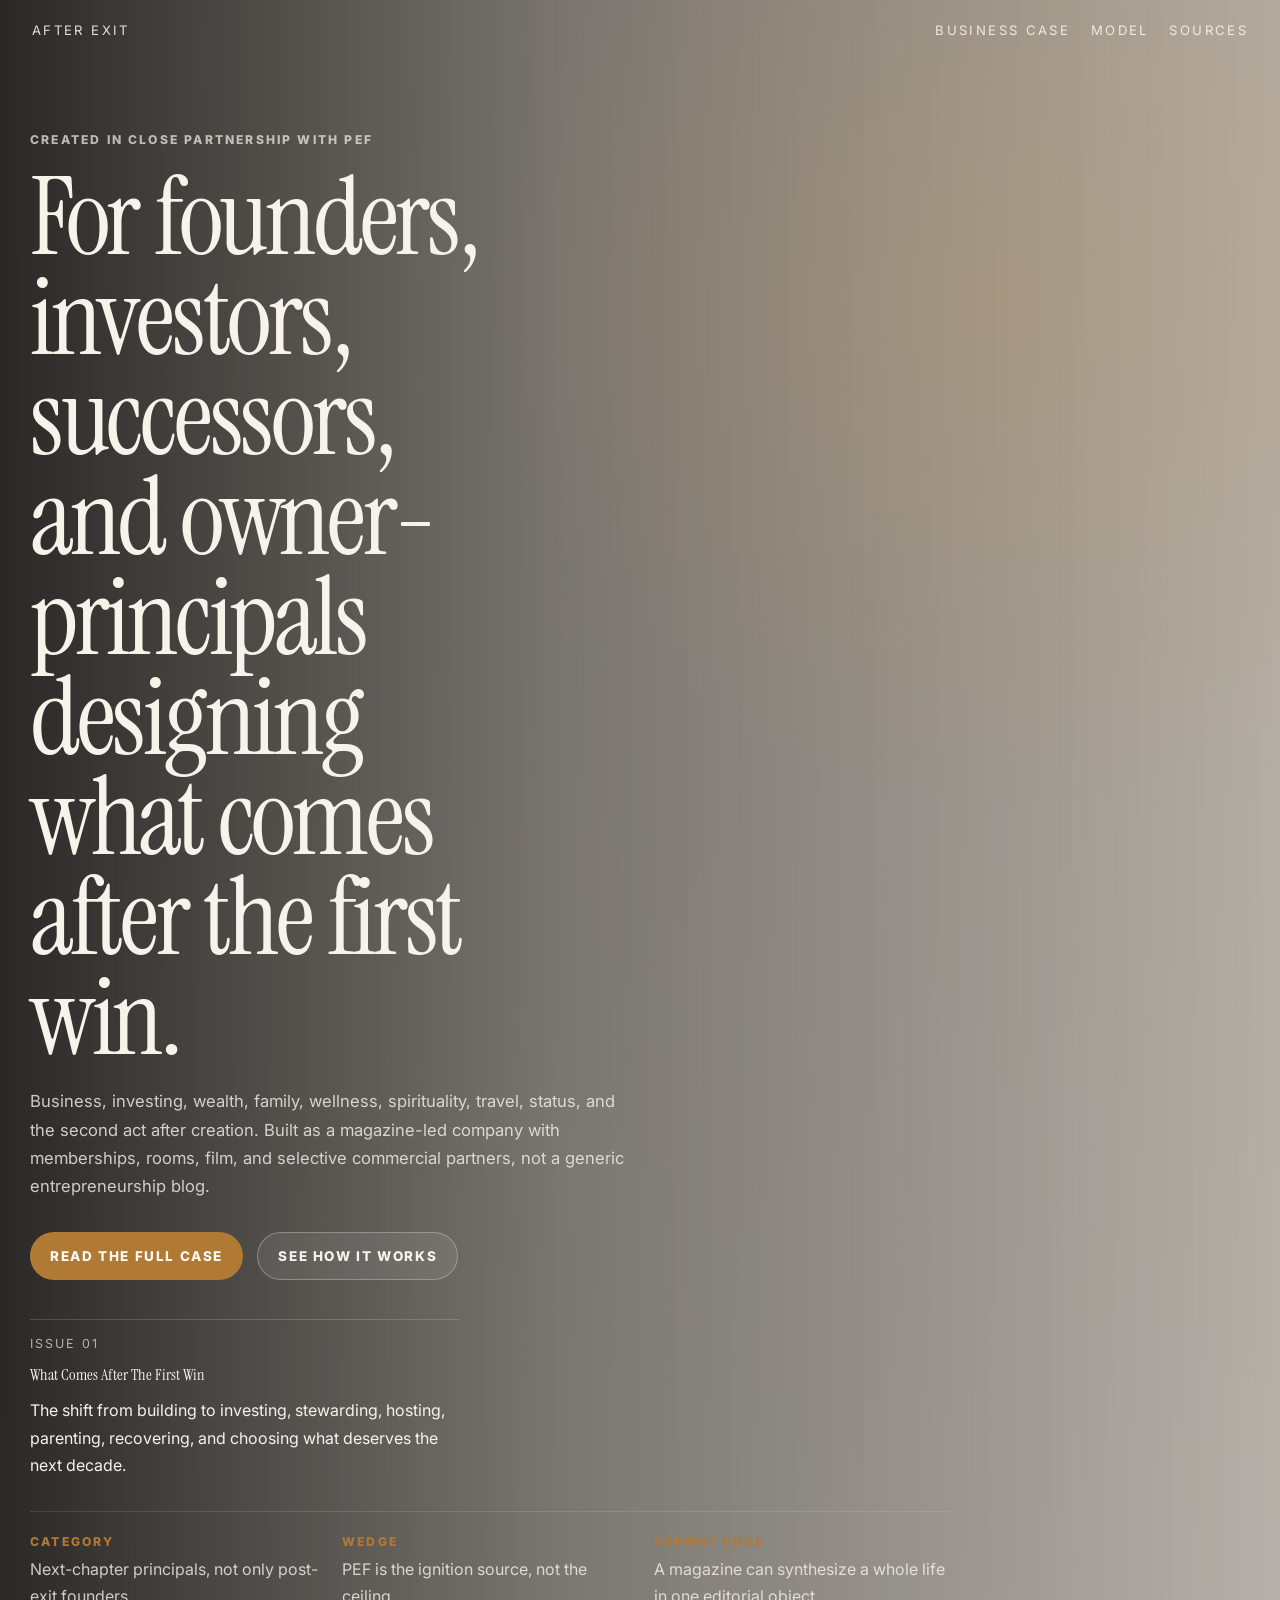
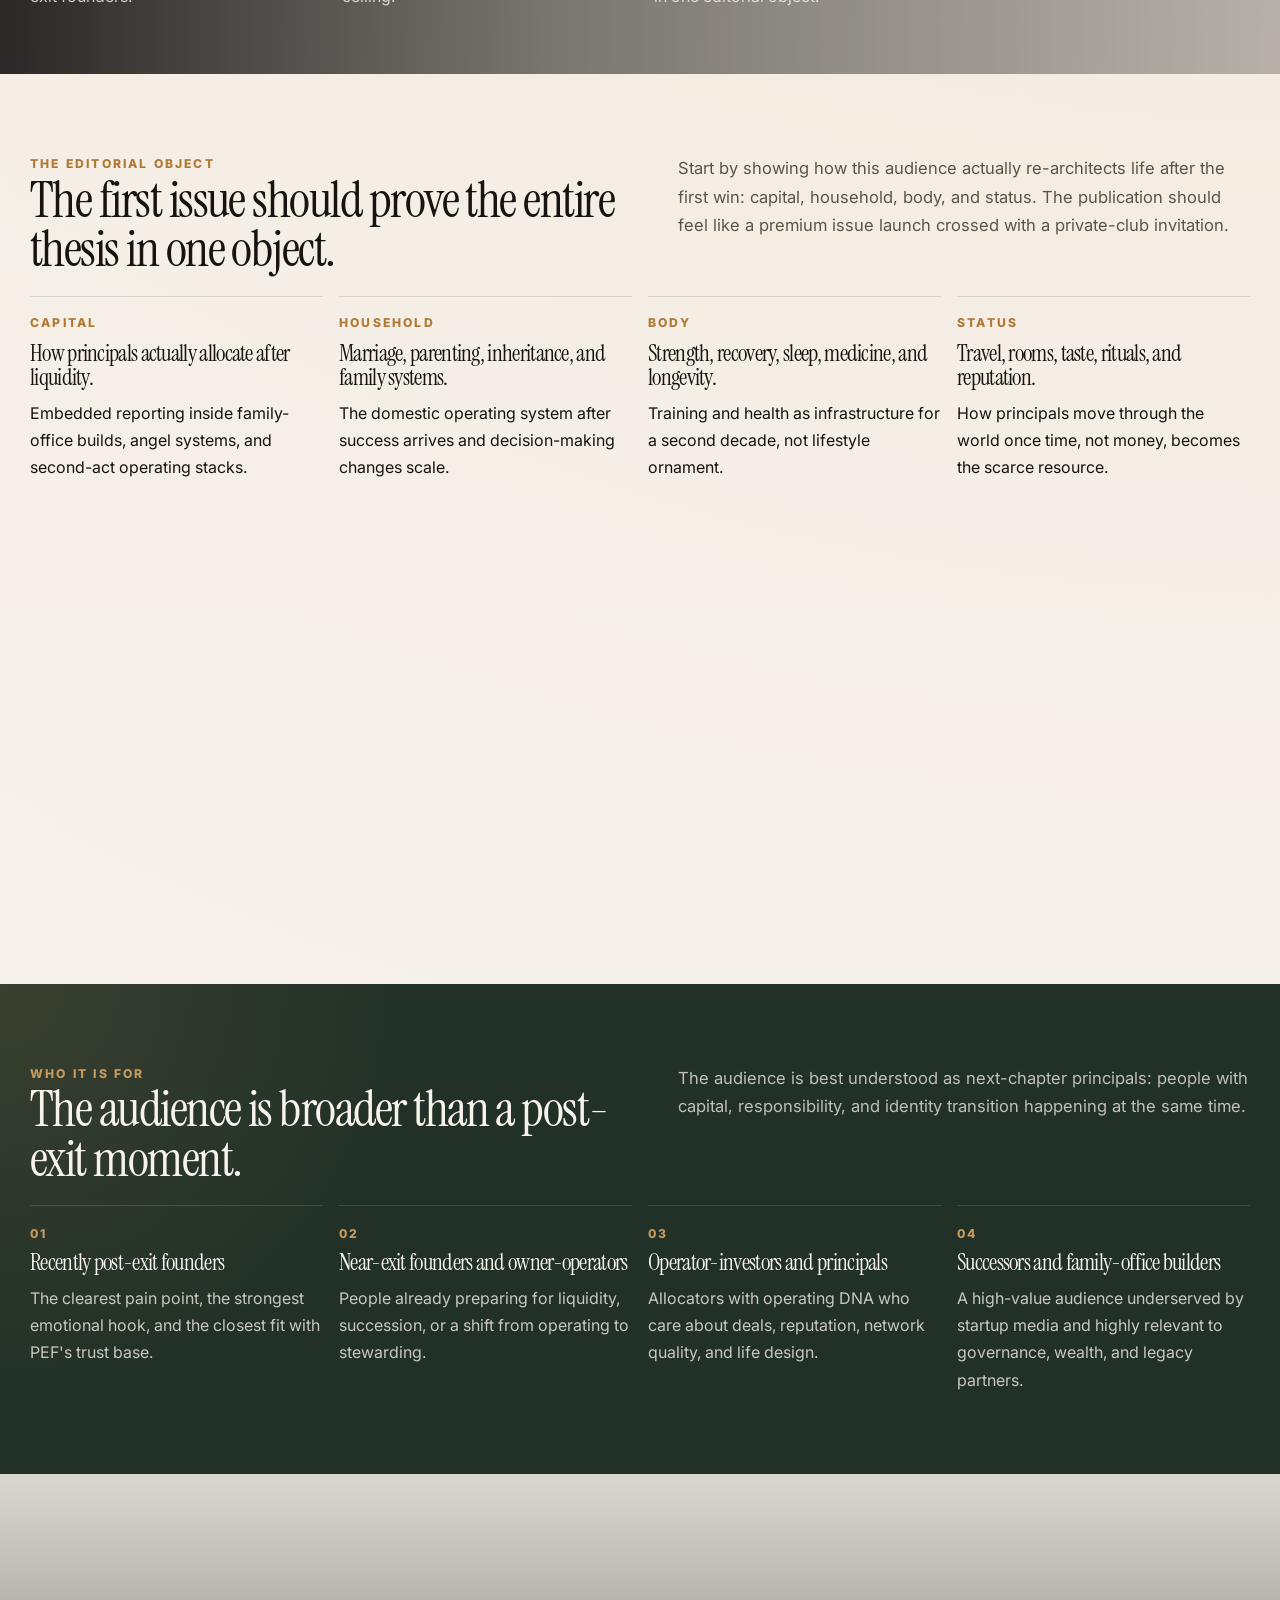
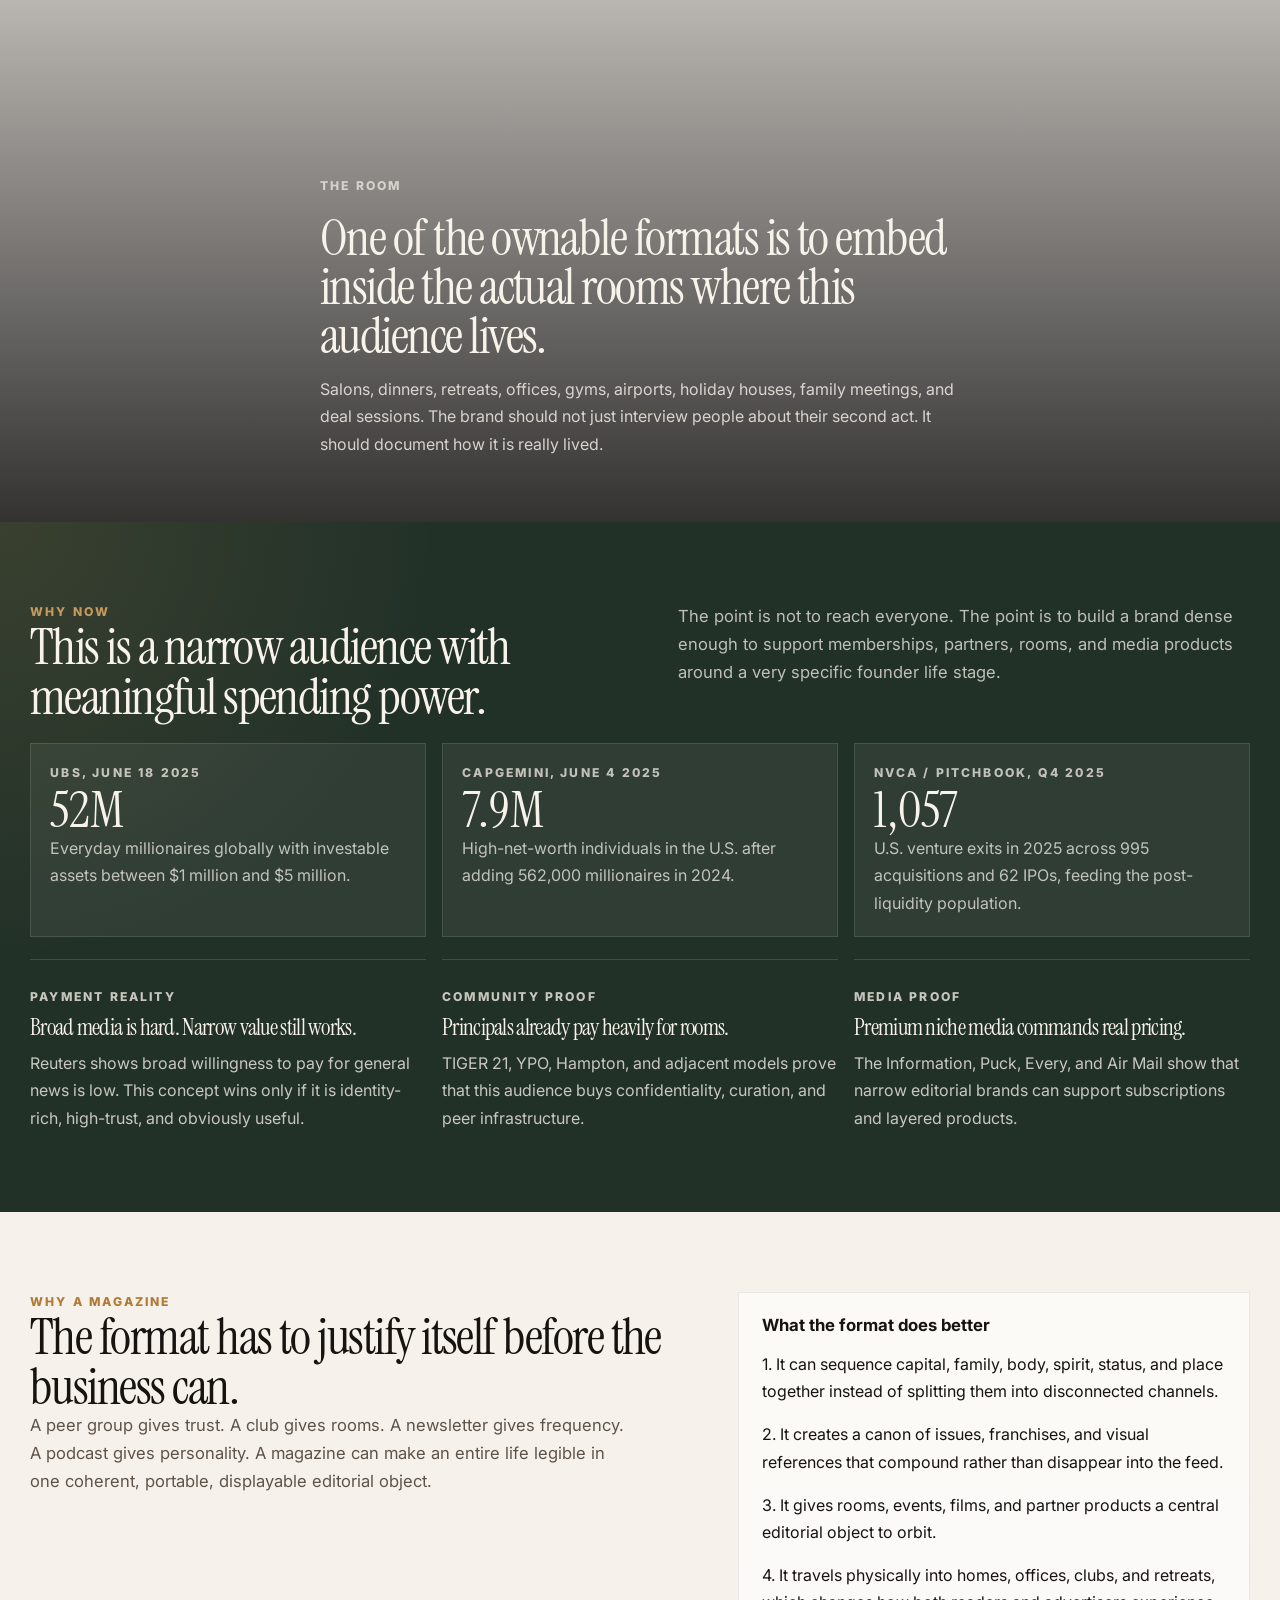
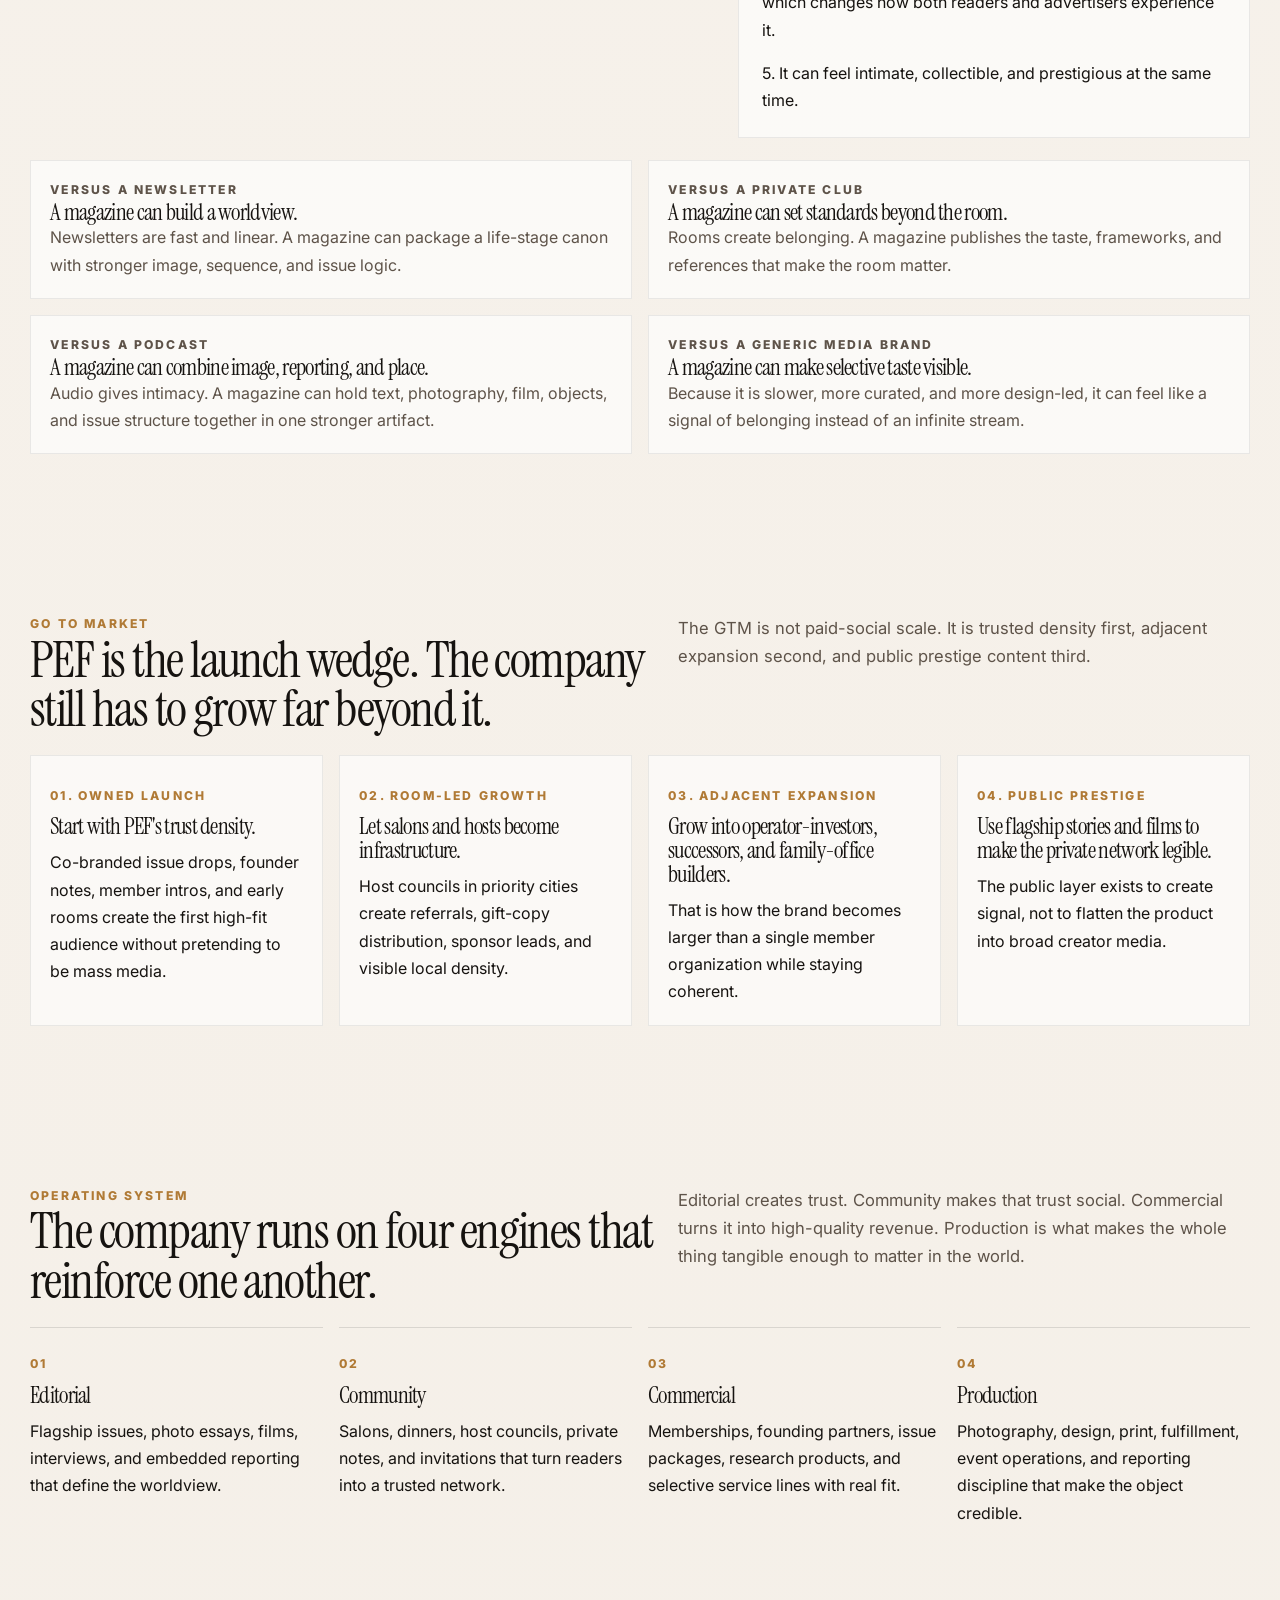
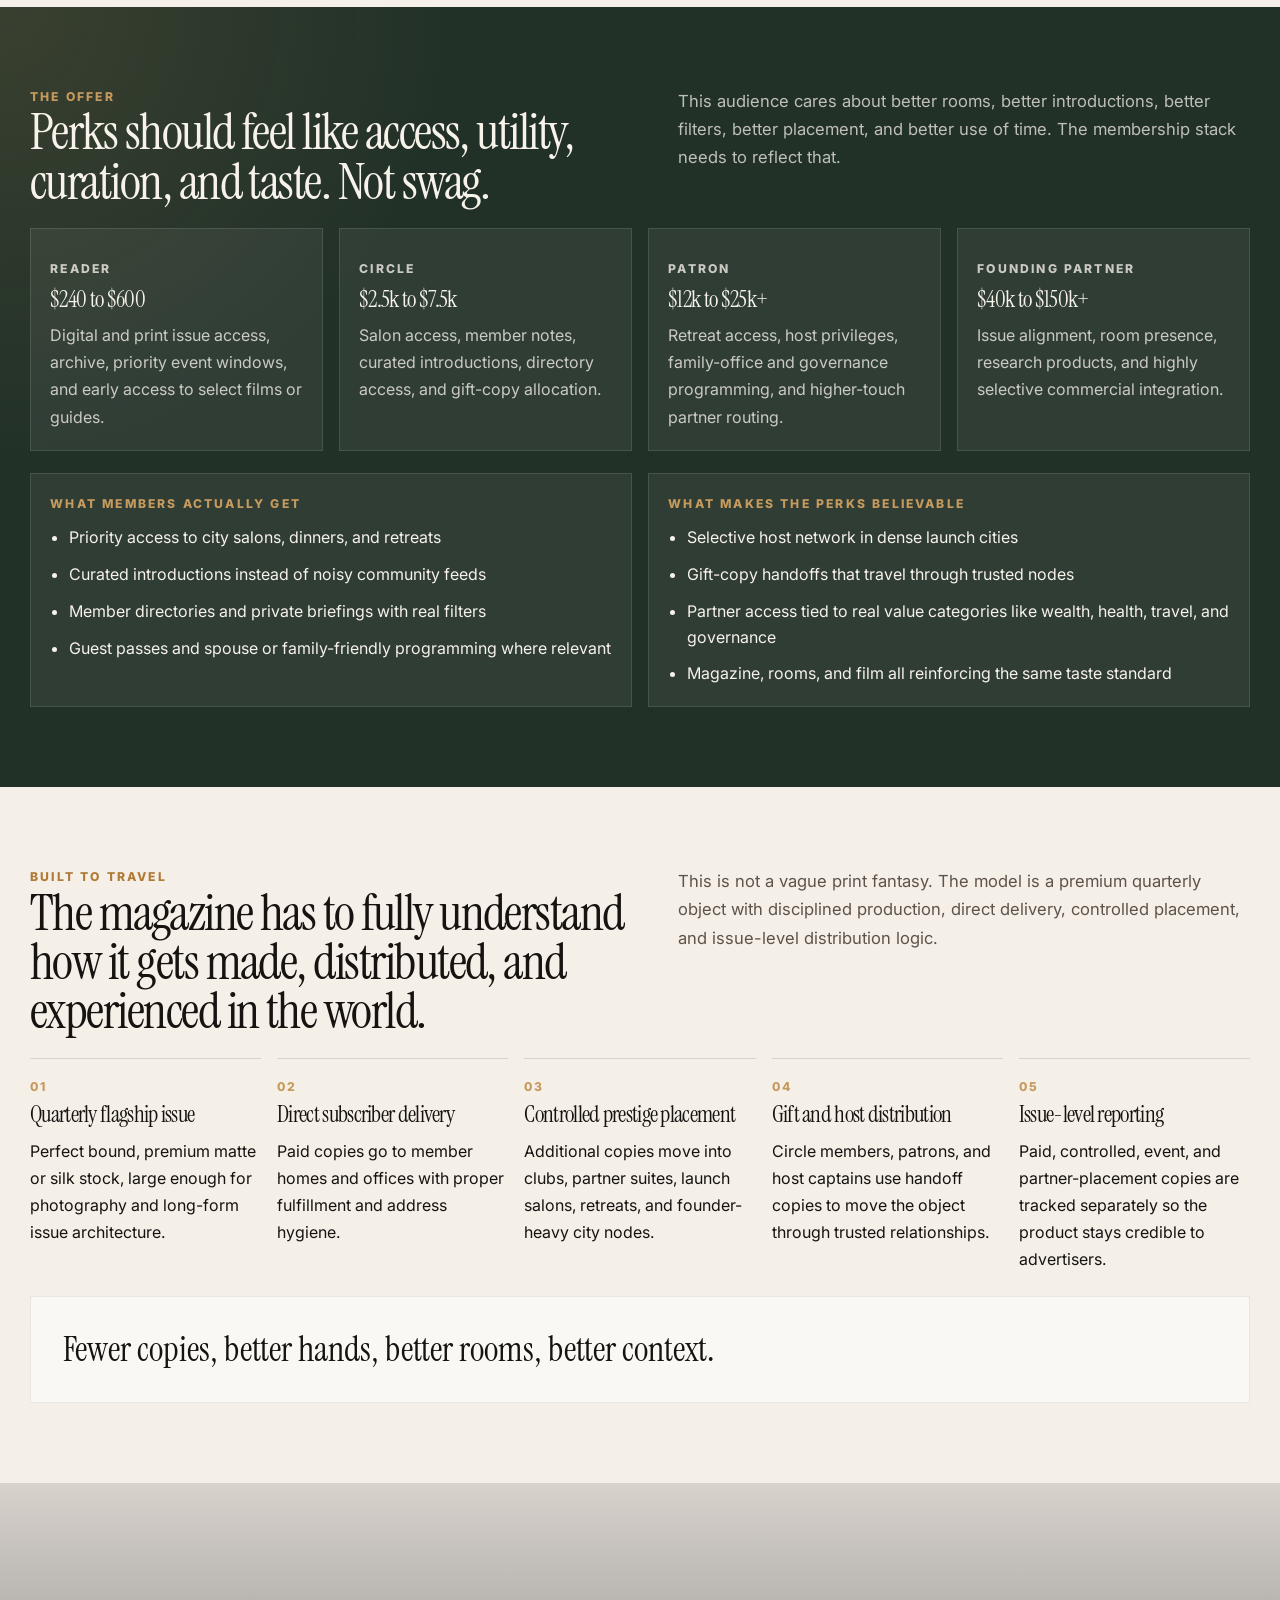
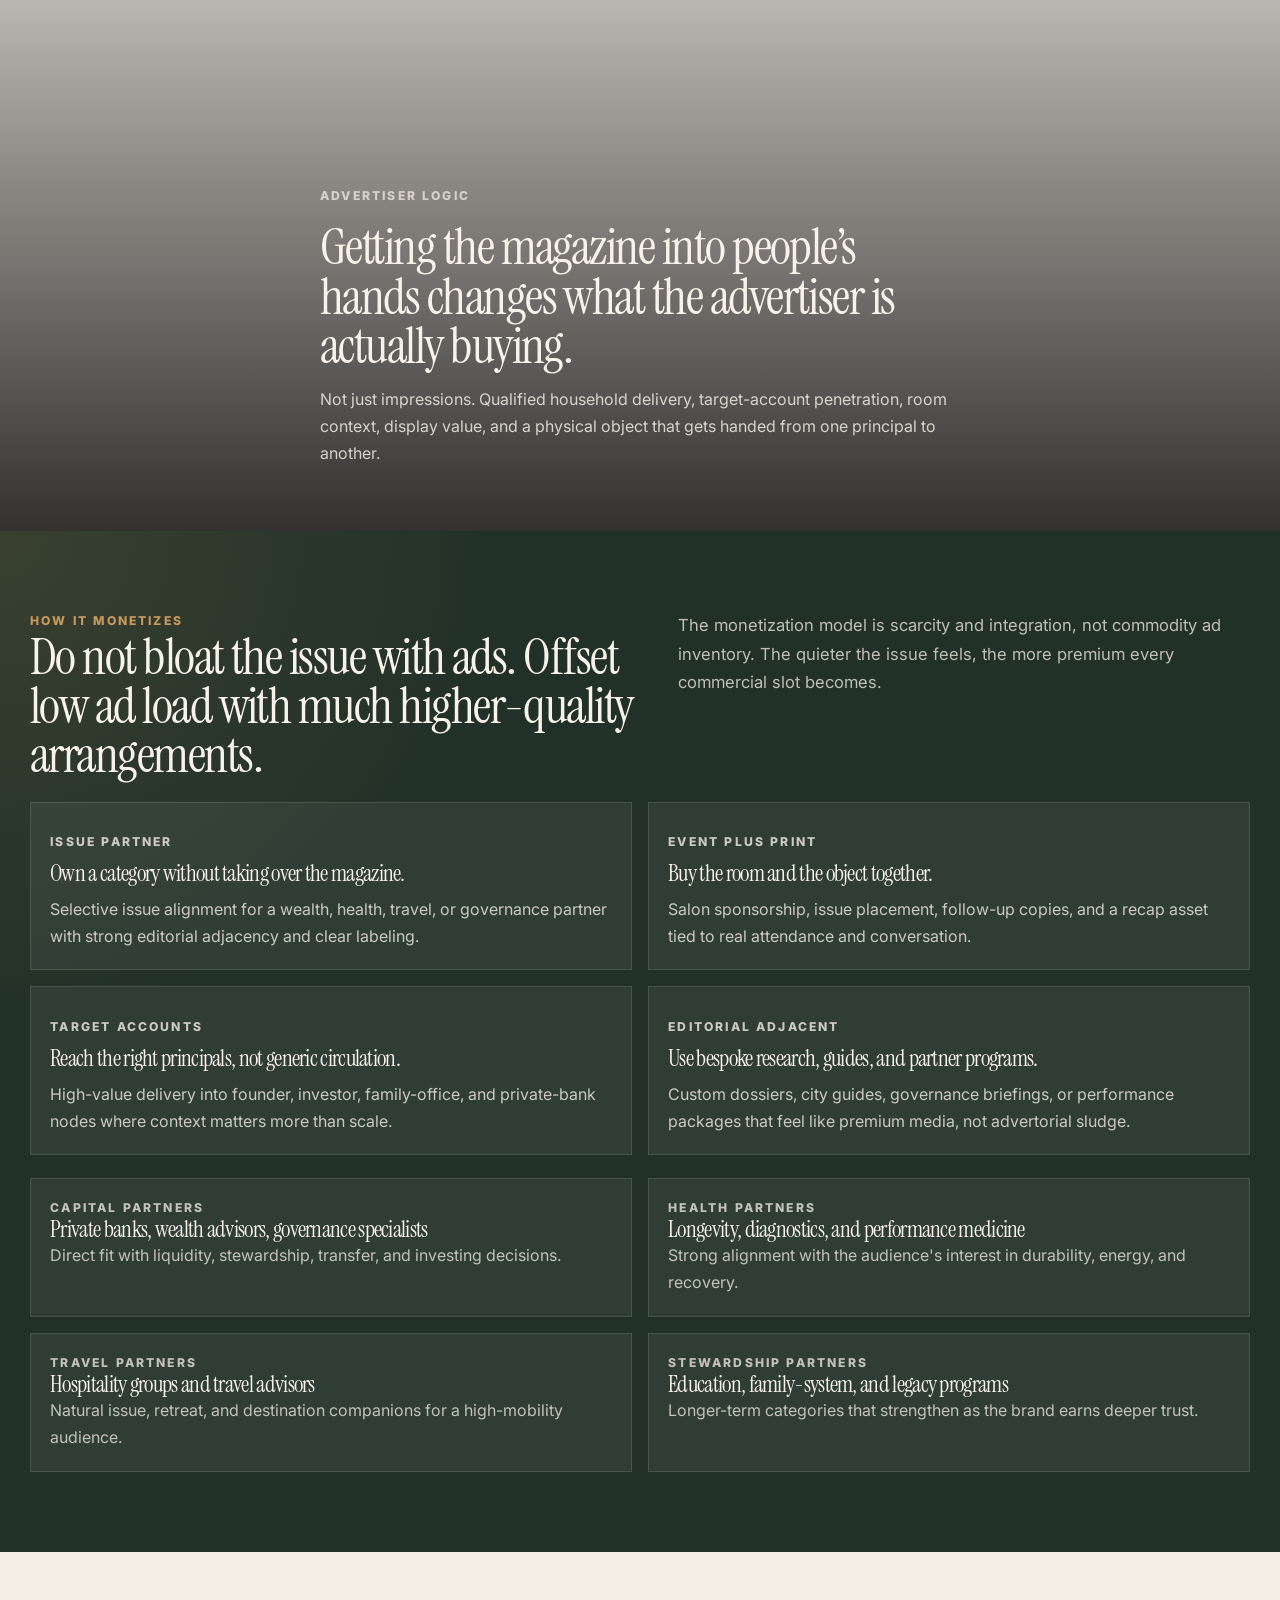
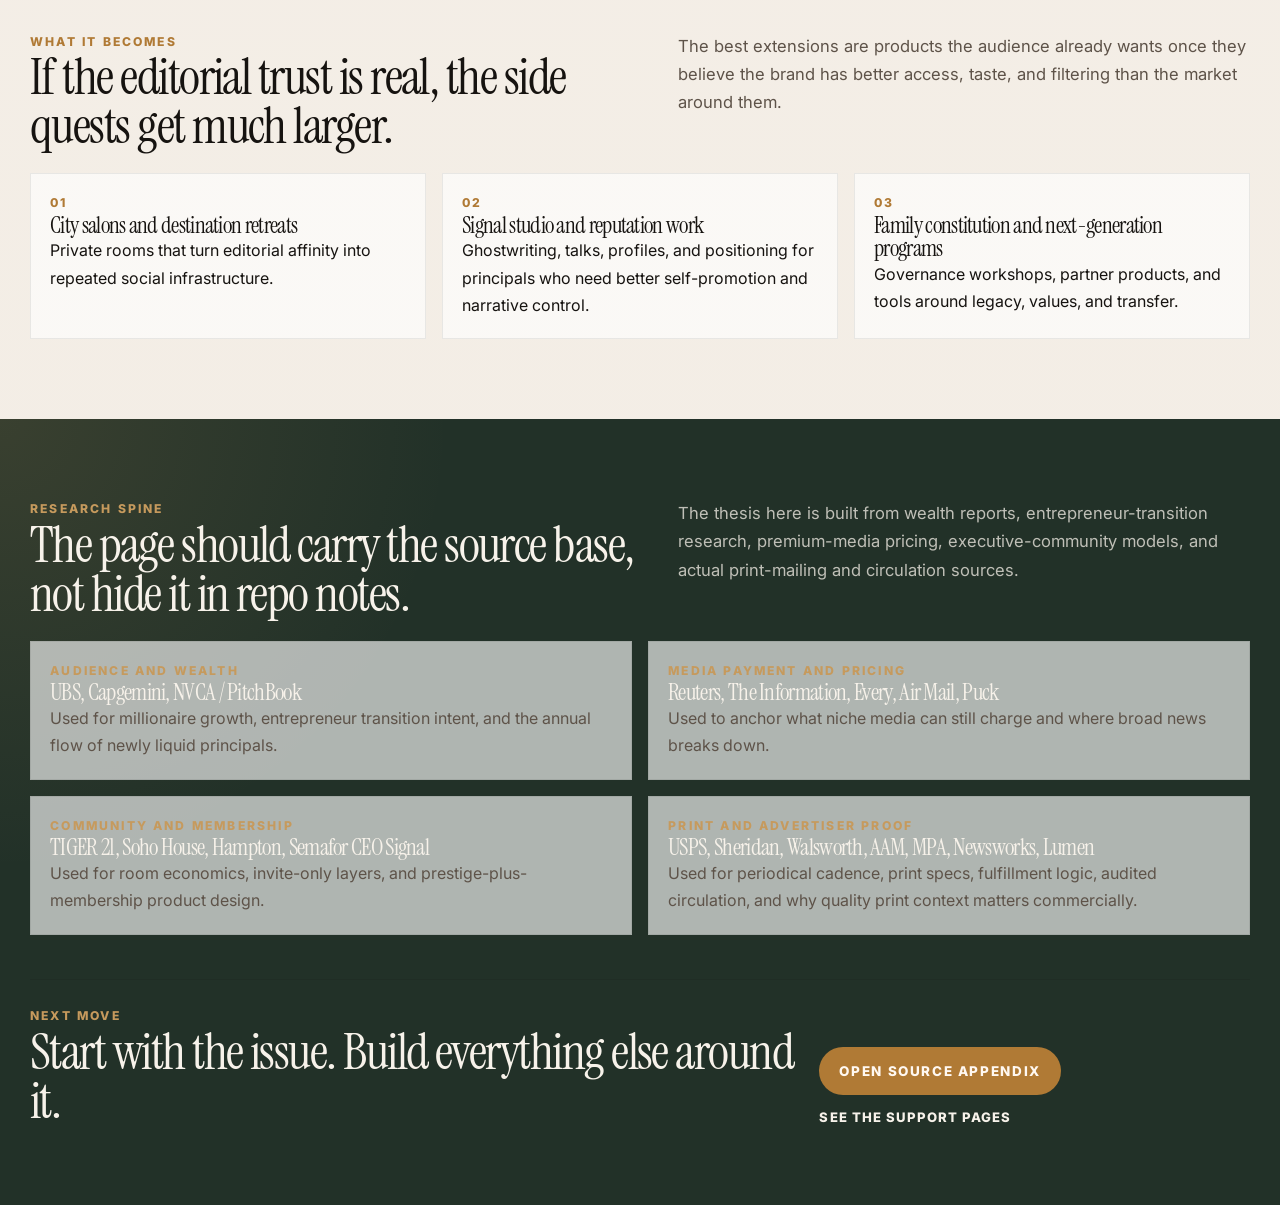
==== commit 831fc045: "Adopt Instrument Serif for editorial typography" ====
--- a/site/index.html
+++ b/site/index.html
@@ -7,7 +7,7 @@
 <meta name="description" content="A premium magazine for founders, investors, successors, and owner-principals designing what comes after the first win.">
 <link rel="preconnect" href="https://fonts.googleapis.com">
 <link rel="preconnect" href="https://fonts.gstatic.com" crossorigin>
-<link href="https://fonts.googleapis.com/css2?family=Inter:wght@400;500;600;700;800;900&amp;display=swap" rel="stylesheet">
+<link href="https://fonts.googleapis.com/css2?family=Instrument+Serif:ital@0;1&amp;family=Inter:wght@400;500;600;700;800;900&amp;display=swap" rel="stylesheet">
 <link rel="stylesheet" href="styles.css">
 </head>
 <body>
--- a/site/styles.css
+++ b/site/styles.css
@@ -11,7 +11,7 @@
   --white: #f7f2ea;
   --max: 1220px;
   --content: 760px;
-  --display: "Inter", "Helvetica Neue", Arial, sans-serif;
+  --display: "Instrument Serif", Georgia, "Times New Roman", serif;
   --sans: "Inter", "Helvetica Neue", Arial, sans-serif;
 }
 
@@ -136,8 +136,8 @@
 h3 {
   margin: 0;
   font-family: var(--display);
-  font-weight: 700;
-  letter-spacing: -0.05em;
+  font-weight: 400;
+  letter-spacing: -0.03em;
 }
 
 h1 {
@@ -233,6 +233,12 @@
   letter-spacing: 0.16em;
   text-transform: uppercase;
   color: rgba(247, 242, 234, 0.66);
+}
+
+.issue-rail strong,
+.quote-band p {
+  font-family: var(--display);
+  font-weight: 400;
 }
 
 .hero-facts {
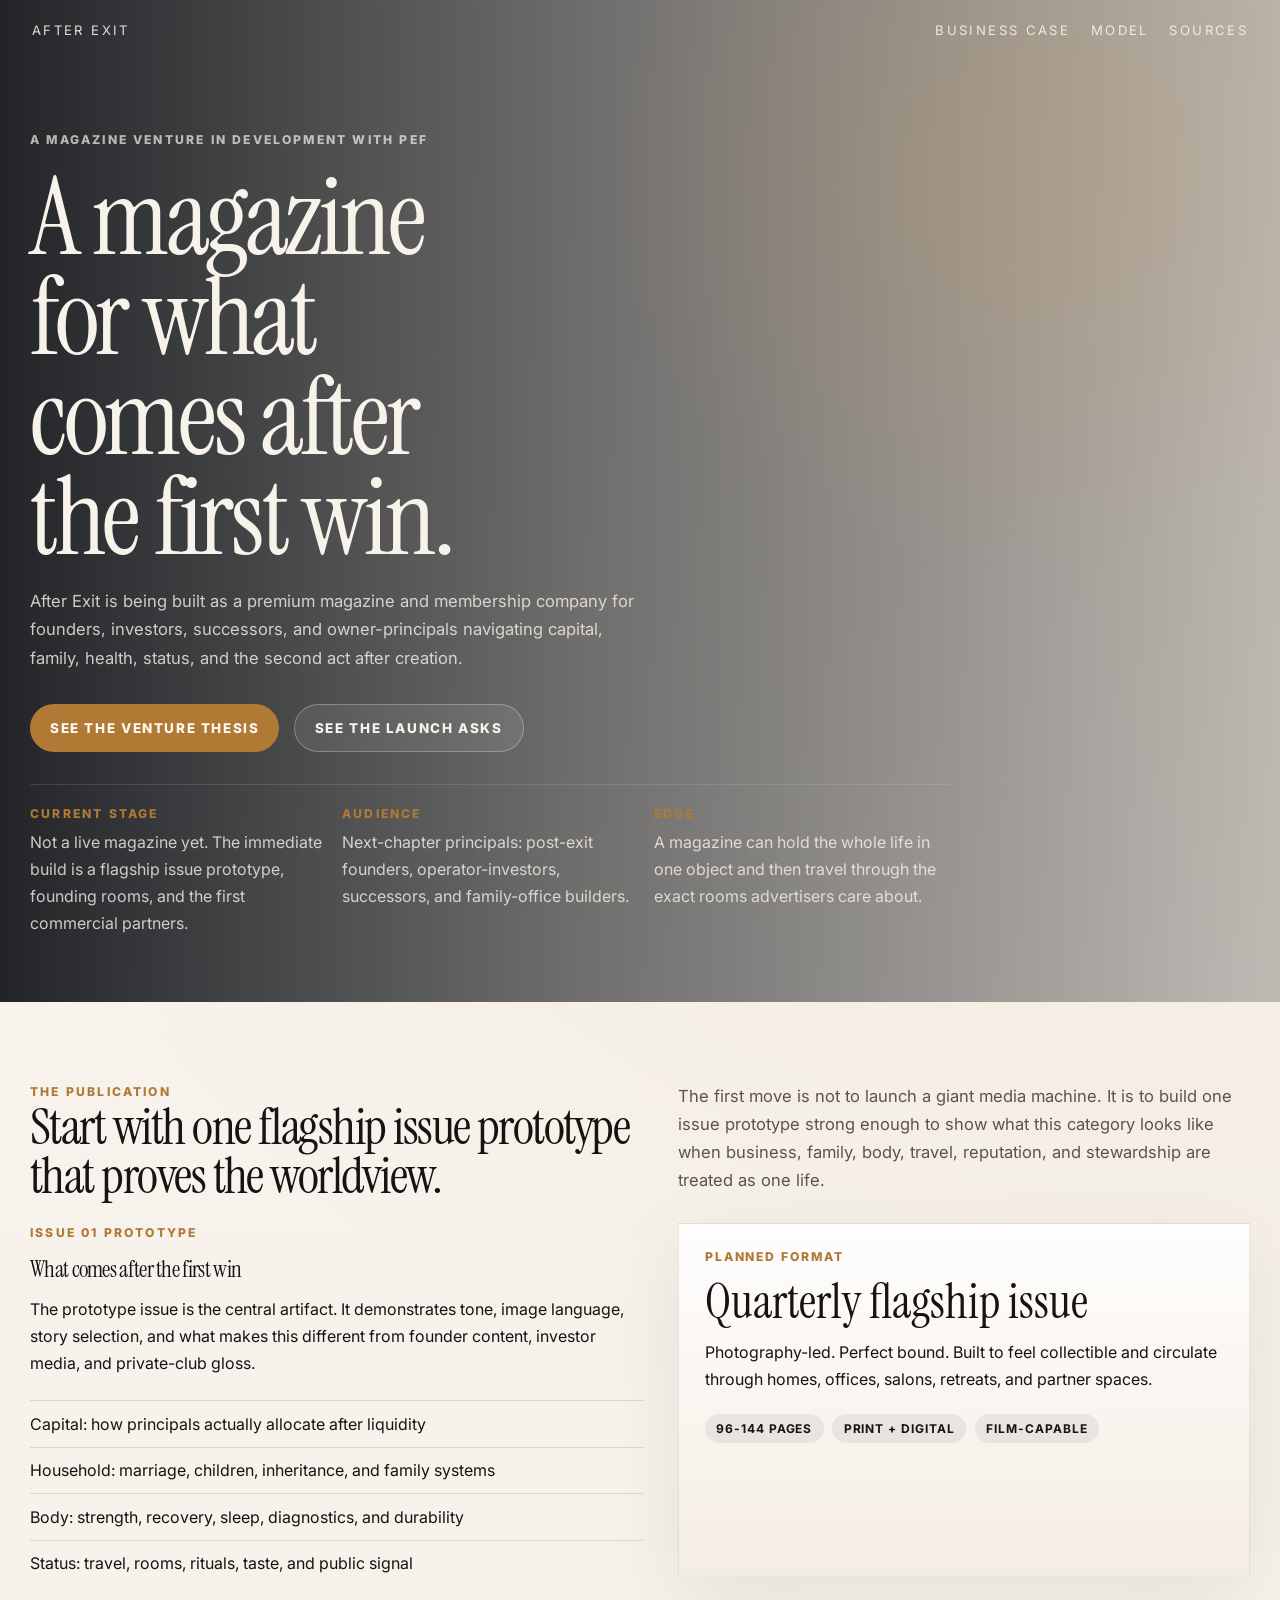
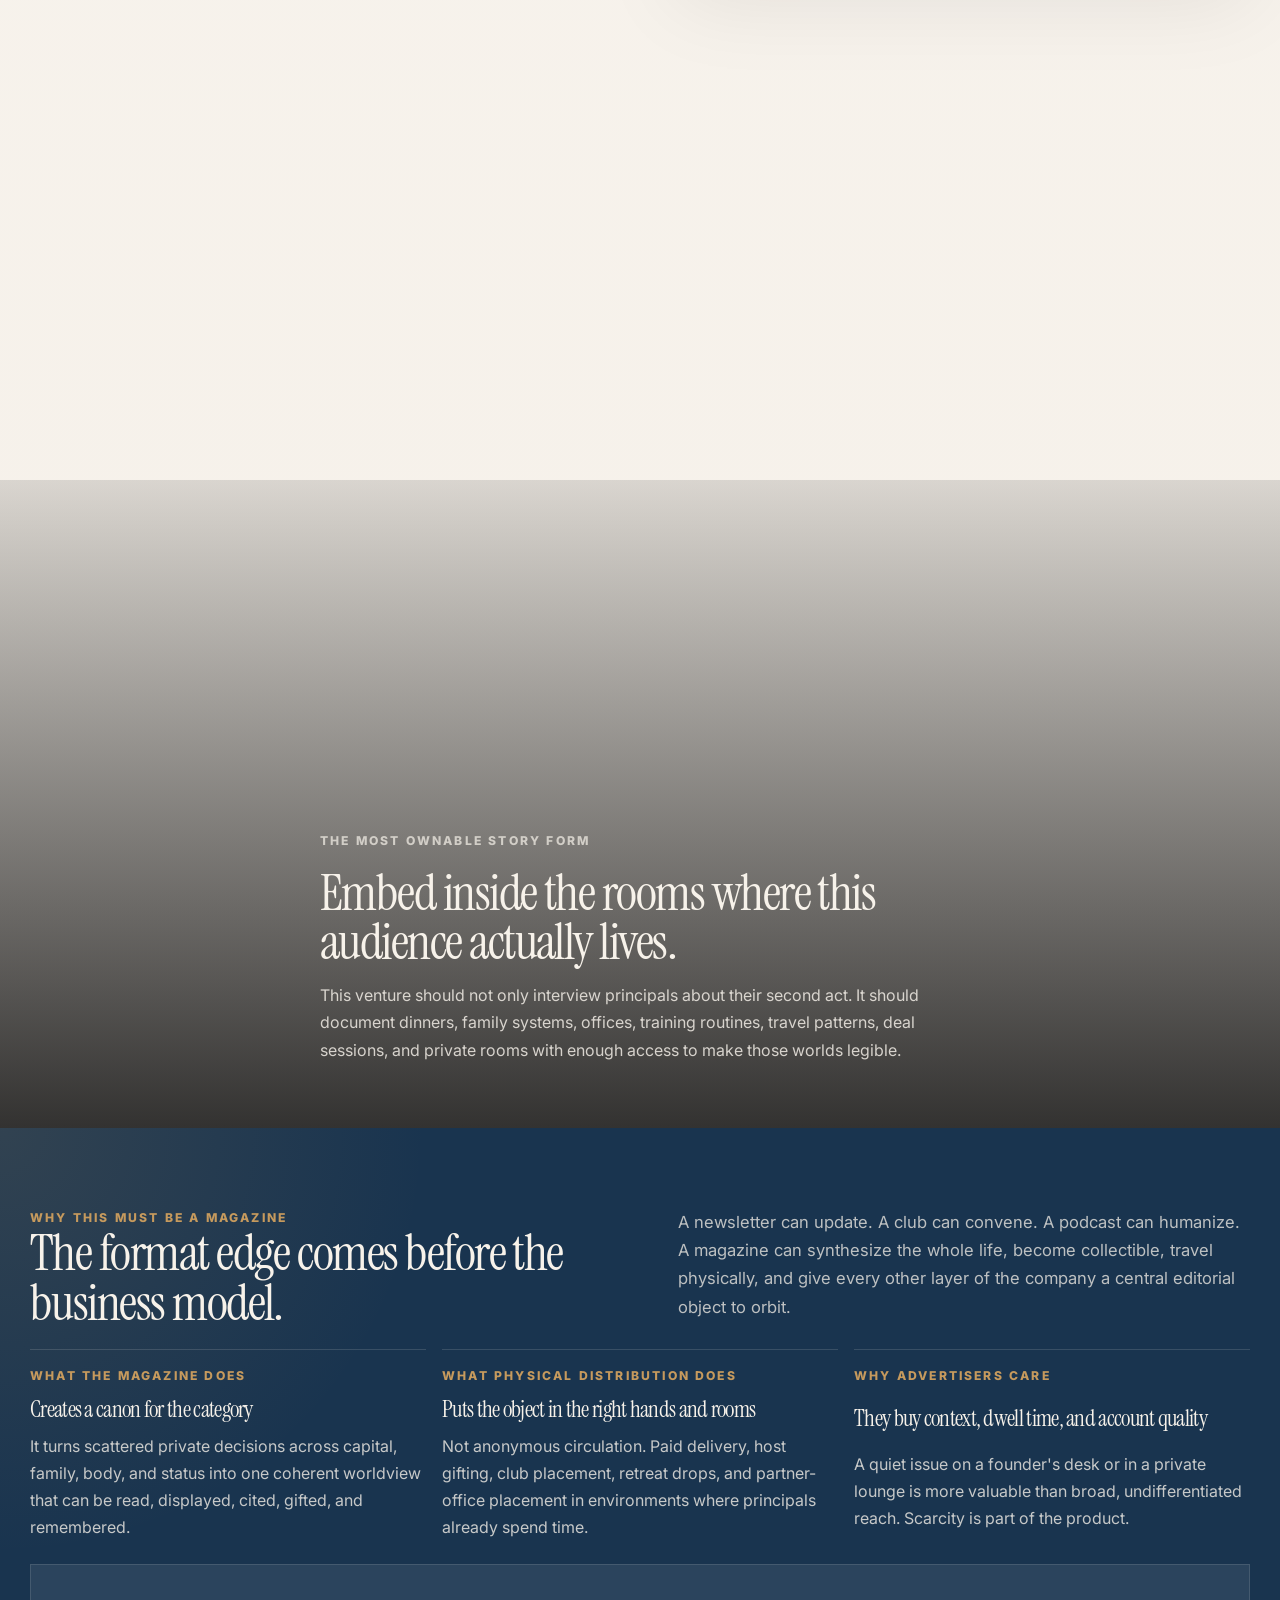
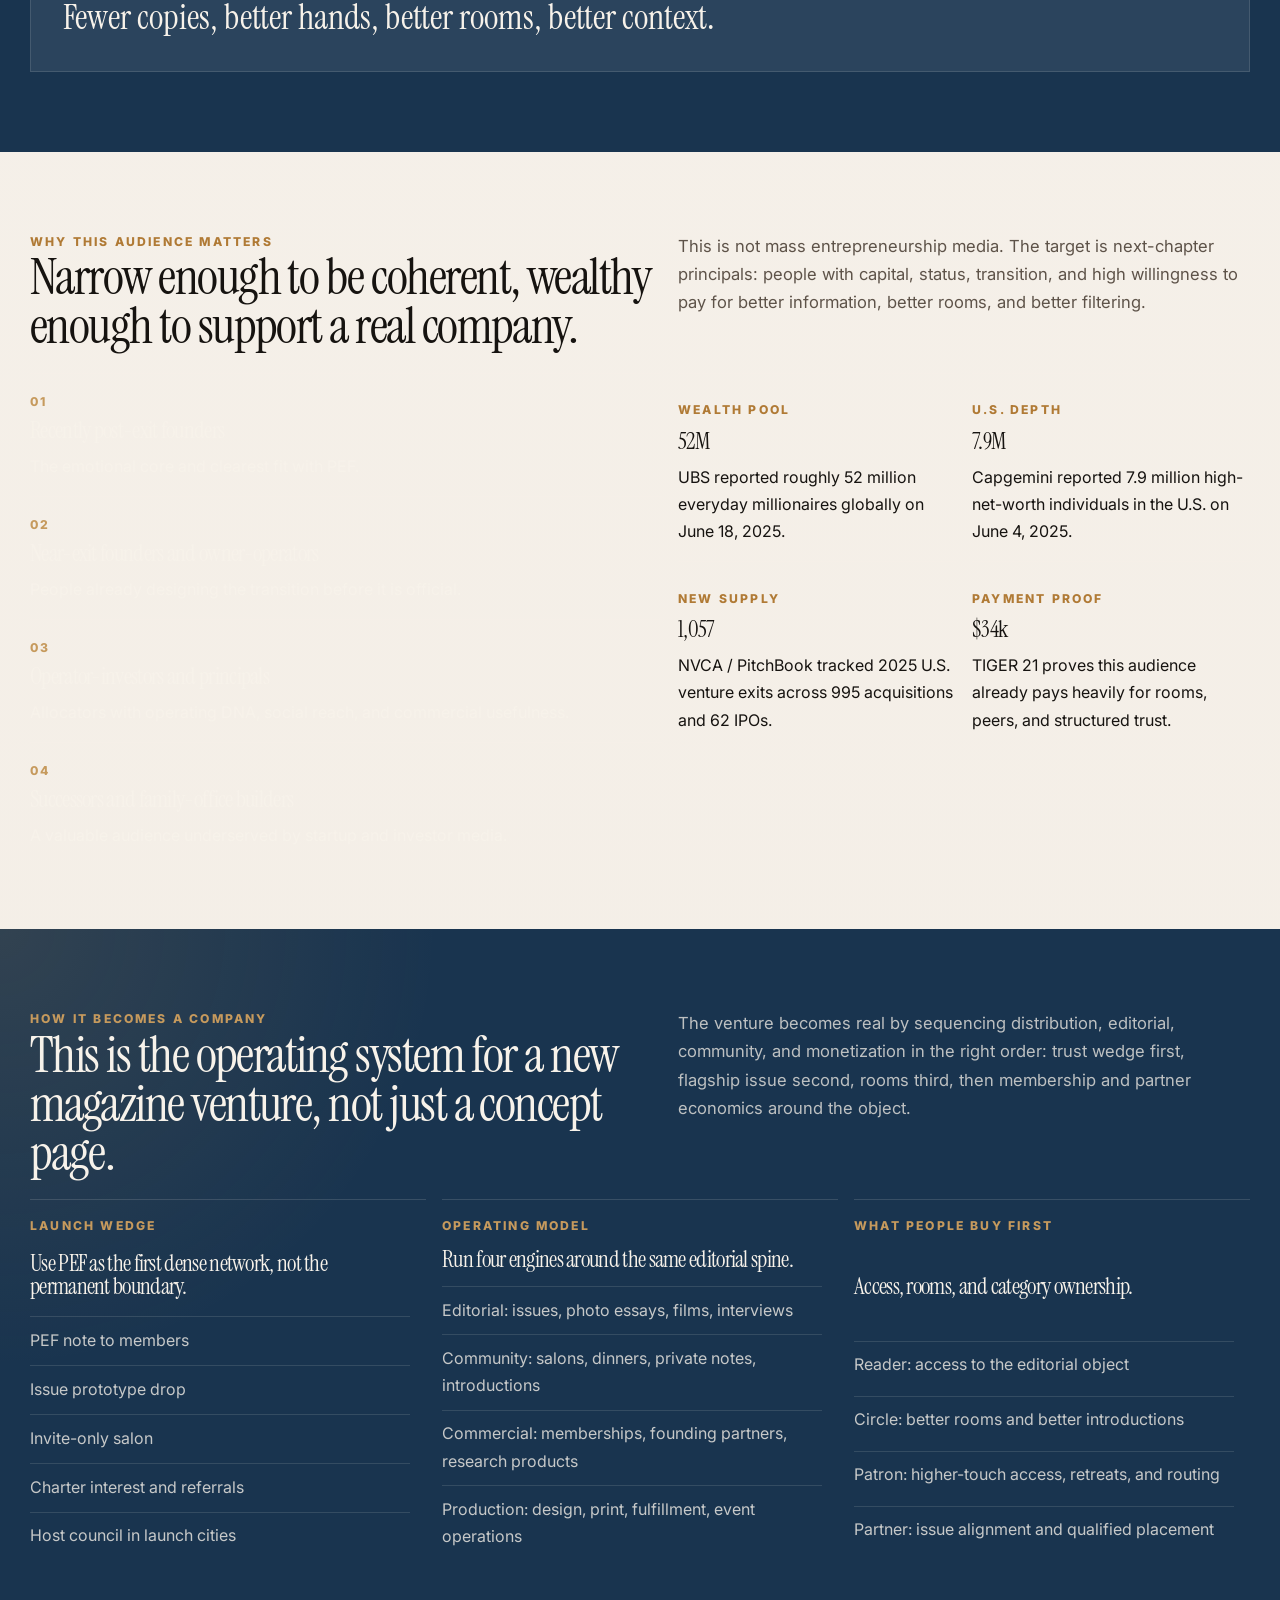
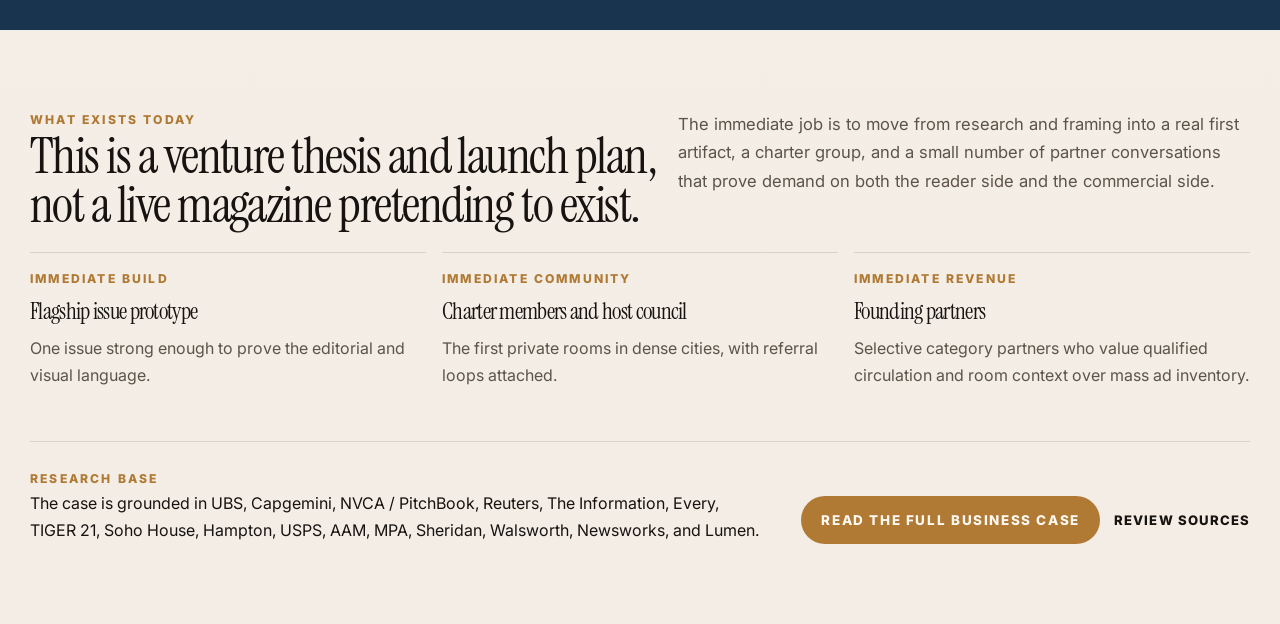
==== commit bd5c9532: "Rewrite homepage as venture narrative" ====
--- a/site/index.html
+++ b/site/index.html
@@ -4,7 +4,7 @@
 <meta charset="UTF-8">
 <meta name="viewport" content="width=device-width, initial-scale=1.0">
 <title>After Exit</title>
-<meta name="description" content="A premium magazine for founders, investors, successors, and owner-principals designing what comes after the first win.">
+<meta name="description" content="A magazine venture in development with PEF for founders, investors, successors, and owner-principals designing what comes after the first win.">
 <link rel="preconnect" href="https://fonts.googleapis.com">
 <link rel="preconnect" href="https://fonts.gstatic.com" crossorigin>
 <link href="https://fonts.googleapis.com/css2?family=Instrument+Serif:ital@0;1&amp;family=Inter:wght@400;500;600;700;800;900&amp;display=swap" rel="stylesheet">
@@ -21,67 +21,63 @@
   </header>
 
   <main>
-    <section class="hero">
+    <section class="hero hero-venture">
       <div class="hero-content">
-        <p class="eyebrow">Created In Close Partnership With PEF</p>
-        <h1>For founders, investors, successors, and owner-principals designing what comes after the first win.</h1>
-        <p class="hero-copy">Business, investing, wealth, family, wellness, spirituality, travel, status, and the second act after creation. Built as a magazine-led company with memberships, rooms, film, and selective commercial partners, not a generic entrepreneurship blog.</p>
+        <p class="eyebrow">A Magazine Venture In Development With PEF</p>
+        <h1>A magazine for what comes after the first win.</h1>
+        <p class="hero-copy">After Exit is being built as a premium magazine and membership company for founders, investors, successors, and owner-principals navigating capital, family, health, status, and the second act after creation.</p>
         <div class="hero-actions">
-          <a class="button button-primary" href="#audience">Read The Full Case</a>
-          <a class="button button-secondary" href="#operating-system">See How It Works</a>
-        </div>
-        <div class="issue-rail">
-          <span>Issue 01</span>
-          <strong>What Comes After The First Win</strong>
-          <p>The shift from building to investing, stewarding, hosting, parenting, recovering, and choosing what deserves the next decade.</p>
+          <a class="button button-primary" href="#publication">See The Venture Thesis</a>
+          <a class="button button-secondary" href="#next-step">See The Launch Asks</a>
         </div>
         <div class="hero-facts">
           <div>
-            <span class="card-kicker">Category</span>
-            <p>Next-chapter principals, not only post-exit founders.</p>
-          </div>
-          <div>
-            <span class="card-kicker">Wedge</span>
-            <p>PEF is the ignition source, not the ceiling.</p>
-          </div>
-          <div>
-            <span class="card-kicker">Format Edge</span>
-            <p>A magazine can synthesize a whole life in one editorial object.</p>
-          </div>
-        </div>
-      </div>
-    </section>
-
-    <section class="section">
-      <div class="container">
-        <div class="lead-grid">
-          <div>
-            <p class="section-label">The Editorial Object</p>
-            <h2>The first issue should prove the entire thesis in one object.</h2>
-          </div>
-          <p class="support">Start by showing how this audience actually re-architects life after the first win: capital, household, body, and status. The publication should feel like a premium issue launch crossed with a private-club invitation.</p>
-        </div>
-        <div class="toc-strip">
-          <article class="toc-item">
-            <p class="card-kicker">Capital</p>
-            <h3>How principals actually allocate after liquidity.</h3>
-            <p>Embedded reporting inside family-office builds, angel systems, and second-act operating stacks.</p>
-          </article>
-          <article class="toc-item">
-            <p class="card-kicker">Household</p>
-            <h3>Marriage, parenting, inheritance, and family systems.</h3>
-            <p>The domestic operating system after success arrives and decision-making changes scale.</p>
-          </article>
-          <article class="toc-item">
-            <p class="card-kicker">Body</p>
-            <h3>Strength, recovery, sleep, medicine, and longevity.</h3>
-            <p>Training and health as infrastructure for a second decade, not lifestyle ornament.</p>
-          </article>
-          <article class="toc-item">
-            <p class="card-kicker">Status</p>
-            <h3>Travel, rooms, taste, rituals, and reputation.</h3>
-            <p>How principals move through the world once time, not money, becomes the scarce resource.</p>
-          </article>
+            <span class="card-kicker">Current Stage</span>
+            <p>Not a live magazine yet. The immediate build is a flagship issue prototype, founding rooms, and the first commercial partners.</p>
+          </div>
+          <div>
+            <span class="card-kicker">Audience</span>
+            <p>Next-chapter principals: post-exit founders, operator-investors, successors, and family-office builders.</p>
+          </div>
+          <div>
+            <span class="card-kicker">Edge</span>
+            <p>A magazine can hold the whole life in one object and then travel through the exact rooms advertisers care about.</p>
+          </div>
+        </div>
+      </div>
+    </section>
+
+    <section class="section" id="publication">
+      <div class="container">
+        <div class="lead-grid">
+          <div>
+            <p class="section-label">The Publication</p>
+            <h2>Start with one flagship issue prototype that proves the worldview.</h2>
+          </div>
+          <p class="support">The first move is not to launch a giant media machine. It is to build one issue prototype strong enough to show what this category looks like when business, family, body, travel, reputation, and stewardship are treated as one life.</p>
+        </div>
+        <div class="prototype-layout">
+          <div class="prototype-copy">
+            <p class="card-kicker">Issue 01 Prototype</p>
+            <h3>What comes after the first win</h3>
+            <p>The prototype issue is the central artifact. It demonstrates tone, image language, story selection, and what makes this different from founder content, investor media, and private-club gloss.</p>
+            <div class="prototype-list">
+              <p>Capital: how principals actually allocate after liquidity</p>
+              <p>Household: marriage, children, inheritance, and family systems</p>
+              <p>Body: strength, recovery, sleep, diagnostics, and durability</p>
+              <p>Status: travel, rooms, rituals, taste, and public signal</p>
+            </div>
+          </div>
+          <div class="prototype-sheet">
+            <span class="prototype-meta">Planned Format</span>
+            <strong>Quarterly flagship issue</strong>
+            <p>Photography-led. Perfect bound. Built to feel collectible and circulate through homes, offices, salons, retreats, and partner spaces.</p>
+            <div class="prototype-stats">
+              <span>96-144 pages</span>
+              <span>Print + digital</span>
+              <span>Film-capable</span>
+            </div>
+          </div>
         </div>
         <div class="image-triptych">
           <div class="story-photo photo-office"></div>
@@ -91,306 +87,38 @@
       </div>
     </section>
 
-    <section class="section section-dark" id="audience">
-      <div class="container">
-        <div class="lead-grid">
-          <div>
-            <p class="section-label">Who It Is For</p>
-            <h2>The audience is broader than a post-exit moment.</h2>
-          </div>
-          <p class="support">The audience is best understood as next-chapter principals: people with capital, responsibility, and identity transition happening at the same time.</p>
-        </div>
-        <div class="audience-grid">
-          <article class="audience-item">
-            <span>01</span>
-            <h3>Recently post-exit founders</h3>
-            <p>The clearest pain point, the strongest emotional hook, and the closest fit with PEF's trust base.</p>
-          </article>
-          <article class="audience-item">
-            <span>02</span>
-            <h3>Near-exit founders and owner-operators</h3>
-            <p>People already preparing for liquidity, succession, or a shift from operating to stewarding.</p>
-          </article>
-          <article class="audience-item">
-            <span>03</span>
-            <h3>Operator-investors and principals</h3>
-            <p>Allocators with operating DNA who care about deals, reputation, network quality, and life design.</p>
-          </article>
-          <article class="audience-item">
-            <span>04</span>
-            <h3>Successors and family-office builders</h3>
-            <p>A high-value audience underserved by startup media and highly relevant to governance, wealth, and legacy partners.</p>
-          </article>
-        </div>
-      </div>
-    </section>
-
     <section class="immersion immersion-room">
       <div class="immersion-copy">
-        <p class="eyebrow">The Room</p>
-        <h2>One of the ownable formats is to embed inside the actual rooms where this audience lives.</h2>
-        <p>Salons, dinners, retreats, offices, gyms, airports, holiday houses, family meetings, and deal sessions. The brand should not just interview people about their second act. It should document how it is really lived.</p>
-      </div>
-    </section>
-
-    <section class="section section-dark" id="why-now">
-      <div class="container">
-        <div class="lead-grid">
-          <div>
-            <p class="section-label">Why Now</p>
-            <h2>This is a narrow audience with meaningful spending power.</h2>
-          </div>
-          <p class="support">The point is not to reach everyone. The point is to build a brand dense enough to support memberships, partners, rooms, and media products around a very specific founder life stage.</p>
-        </div>
-        <div class="metric-grid">
-          <article class="metric-card">
-            <div class="metric-copy">
-              <p class="metric-kicker">UBS, June 18 2025</p>
-              <span class="metric-number">52M</span>
-              <p>Everyday millionaires globally with investable assets between $1 million and $5 million.</p>
-            </div>
-          </article>
-          <article class="metric-card">
-            <div class="metric-copy">
-              <p class="metric-kicker">Capgemini, June 4 2025</p>
-              <span class="metric-number">7.9M</span>
-              <p>High-net-worth individuals in the U.S. after adding 562,000 millionaires in 2024.</p>
-            </div>
-          </article>
-          <article class="metric-card">
-            <div class="metric-copy">
-              <p class="metric-kicker">NVCA / PitchBook, Q4 2025</p>
-              <span class="metric-number">1,057</span>
-              <p>U.S. venture exits in 2025 across 995 acquisitions and 62 IPOs, feeding the post-liquidity population.</p>
-            </div>
-          </article>
-        </div>
-        <div class="proof-grid">
-          <article class="proof-item">
-            <p class="card-kicker">Payment Reality</p>
-            <h3>Broad media is hard. Narrow value still works.</h3>
-            <p>Reuters shows broad willingness to pay for general news is low. This concept wins only if it is identity-rich, high-trust, and obviously useful.</p>
-          </article>
-          <article class="proof-item">
-            <p class="card-kicker">Community Proof</p>
-            <h3>Principals already pay heavily for rooms.</h3>
-            <p>TIGER 21, YPO, Hampton, and adjacent models prove that this audience buys confidentiality, curation, and peer infrastructure.</p>
-          </article>
-          <article class="proof-item">
-            <p class="card-kicker">Media Proof</p>
-            <h3>Premium niche media commands real pricing.</h3>
-            <p>The Information, Puck, Every, and Air Mail show that narrow editorial brands can support subscriptions and layered products.</p>
-          </article>
-        </div>
-      </div>
-    </section>
-
-    <section class="section" id="why-magazine">
-      <div class="container">
-        <div class="split-grid">
-          <div>
-            <p class="section-label">Why A Magazine</p>
-            <h2>The format has to justify itself before the business can.</h2>
-            <p class="support">A peer group gives trust. A club gives rooms. A newsletter gives frequency. A podcast gives personality. A magazine can make an entire life legible in one coherent, portable, displayable editorial object.</p>
-          </div>
-          <div class="glass-panel">
-            <strong>What the format does better</strong>
-            <p>1. It can sequence capital, family, body, spirit, status, and place together instead of splitting them into disconnected channels.</p>
-            <p>2. It creates a canon of issues, franchises, and visual references that compound rather than disappear into the feed.</p>
-            <p>3. It gives rooms, events, films, and partner products a central editorial object to orbit.</p>
-            <p>4. It travels physically into homes, offices, clubs, and retreats, which changes how both readers and advertisers experience it.</p>
-            <p>5. It can feel intimate, collectible, and prestigious at the same time.</p>
-          </div>
-        </div>
-        <div class="compare-grid">
-          <article class="compare-card">
-            <div class="compare-copy">
-              <p class="card-kicker">Versus a newsletter</p>
-              <h3>A magazine can build a worldview.</h3>
-              <p>Newsletters are fast and linear. A magazine can package a life-stage canon with stronger image, sequence, and issue logic.</p>
-            </div>
-          </article>
-          <article class="compare-card">
-            <div class="compare-copy">
-              <p class="card-kicker">Versus a private club</p>
-              <h3>A magazine can set standards beyond the room.</h3>
-              <p>Rooms create belonging. A magazine publishes the taste, frameworks, and references that make the room matter.</p>
-            </div>
-          </article>
-          <article class="compare-card">
-            <div class="compare-copy">
-              <p class="card-kicker">Versus a podcast</p>
-              <h3>A magazine can combine image, reporting, and place.</h3>
-              <p>Audio gives intimacy. A magazine can hold text, photography, film, objects, and issue structure together in one stronger artifact.</p>
-            </div>
-          </article>
-          <article class="compare-card">
-            <div class="compare-copy">
-              <p class="card-kicker">Versus a generic media brand</p>
-              <h3>A magazine can make selective taste visible.</h3>
-              <p>Because it is slower, more curated, and more design-led, it can feel like a signal of belonging instead of an infinite stream.</p>
-            </div>
-          </article>
-        </div>
-      </div>
-    </section>
-
-    <section class="section" id="gtm">
-      <div class="container">
-        <div class="lead-grid">
-          <div>
-            <p class="section-label">Go To Market</p>
-            <h2>PEF is the launch wedge. The company still has to grow far beyond it.</h2>
-          </div>
-          <p class="support">The GTM is not paid-social scale. It is trusted density first, adjacent expansion second, and public prestige content third.</p>
-        </div>
-        <div class="path-grid">
-          <article class="path-step">
-            <p class="card-kicker">01. Owned launch</p>
-            <h3>Start with PEF's trust density.</h3>
-            <p>Co-branded issue drops, founder notes, member intros, and early rooms create the first high-fit audience without pretending to be mass media.</p>
-          </article>
-          <article class="path-step">
-            <p class="card-kicker">02. Room-led growth</p>
-            <h3>Let salons and hosts become infrastructure.</h3>
-            <p>Host councils in priority cities create referrals, gift-copy distribution, sponsor leads, and visible local density.</p>
-          </article>
-          <article class="path-step">
-            <p class="card-kicker">03. Adjacent expansion</p>
-            <h3>Grow into operator-investors, successors, and family-office builders.</h3>
-            <p>That is how the brand becomes larger than a single member organization while staying coherent.</p>
-          </article>
-          <article class="path-step">
-            <p class="card-kicker">04. Public prestige</p>
-            <h3>Use flagship stories and films to make the private network legible.</h3>
-            <p>The public layer exists to create signal, not to flatten the product into broad creator media.</p>
-          </article>
-        </div>
-      </div>
-    </section>
-
-    <section class="section" id="operating-system">
-      <div class="container">
-        <div class="lead-grid">
-          <div>
-            <p class="section-label">Operating System</p>
-            <h2>The company runs on four engines that reinforce one another.</h2>
-          </div>
-          <p class="support">Editorial creates trust. Community makes that trust social. Commercial turns it into high-quality revenue. Production is what makes the whole thing tangible enough to matter in the world.</p>
-        </div>
-        <div class="engine-grid">
-          <article class="engine-card">
-            <p class="card-kicker">01</p>
-            <h3>Editorial</h3>
-            <p>Flagship issues, photo essays, films, interviews, and embedded reporting that define the worldview.</p>
-          </article>
-          <article class="engine-card">
-            <p class="card-kicker">02</p>
-            <h3>Community</h3>
-            <p>Salons, dinners, host councils, private notes, and invitations that turn readers into a trusted network.</p>
-          </article>
-          <article class="engine-card">
-            <p class="card-kicker">03</p>
-            <h3>Commercial</h3>
-            <p>Memberships, founding partners, issue packages, research products, and selective service lines with real fit.</p>
-          </article>
-          <article class="engine-card">
-            <p class="card-kicker">04</p>
-            <h3>Production</h3>
-            <p>Photography, design, print, fulfillment, event operations, and reporting discipline that make the object credible.</p>
-          </article>
-        </div>
-      </div>
-    </section>
-
-    <section class="section section-dark" id="offer">
-      <div class="container">
-        <div class="lead-grid">
-          <div>
-            <p class="section-label">The Offer</p>
-            <h2>Perks should feel like access, utility, curation, and taste. Not swag.</h2>
-          </div>
-          <p class="support">This audience cares about better rooms, better introductions, better filters, better placement, and better use of time. The membership stack needs to reflect that.</p>
-        </div>
-        <div class="ladder-grid">
-          <article class="tier-card">
-            <p class="card-kicker">Reader</p>
-            <h3>$240 to $600</h3>
-            <p>Digital and print issue access, archive, priority event windows, and early access to select films or guides.</p>
-          </article>
-          <article class="tier-card">
-            <p class="card-kicker">Circle</p>
-            <h3>$2.5k to $7.5k</h3>
-            <p>Salon access, member notes, curated introductions, directory access, and gift-copy allocation.</p>
-          </article>
-          <article class="tier-card">
-            <p class="card-kicker">Patron</p>
-            <h3>$12k to $25k+</h3>
-            <p>Retreat access, host privileges, family-office and governance programming, and higher-touch partner routing.</p>
-          </article>
-          <article class="tier-card">
-            <p class="card-kicker">Founding Partner</p>
-            <h3>$40k to $150k+</h3>
-            <p>Issue alignment, room presence, research products, and highly selective commercial integration.</p>
-          </article>
-        </div>
-        <div class="perk-grid">
-          <article class="perk-panel">
-            <p class="card-kicker">What members actually get</p>
-            <ul>
-              <li>Priority access to city salons, dinners, and retreats</li>
-              <li>Curated introductions instead of noisy community feeds</li>
-              <li>Member directories and private briefings with real filters</li>
-              <li>Guest passes and spouse or family-friendly programming where relevant</li>
-            </ul>
-          </article>
-          <article class="perk-panel">
-            <p class="card-kicker">What makes the perks believable</p>
-            <ul>
-              <li>Selective host network in dense launch cities</li>
-              <li>Gift-copy handoffs that travel through trusted nodes</li>
-              <li>Partner access tied to real value categories like wealth, health, travel, and governance</li>
-              <li>Magazine, rooms, and film all reinforcing the same taste standard</li>
-            </ul>
-          </article>
-        </div>
-      </div>
-    </section>
-
-    <section class="section" id="print-network">
-      <div class="container">
-        <div class="lead-grid">
-          <div>
-            <p class="section-label">Built To Travel</p>
-            <h2>The magazine has to fully understand how it gets made, distributed, and experienced in the world.</h2>
-          </div>
-          <p class="support">This is not a vague print fantasy. The model is a premium quarterly object with disciplined production, direct delivery, controlled placement, and issue-level distribution logic.</p>
-        </div>
-        <div class="process-grid">
-          <article class="process-step">
-            <span>01</span>
-            <h3>Quarterly flagship issue</h3>
-            <p>Perfect bound, premium matte or silk stock, large enough for photography and long-form issue architecture.</p>
-          </article>
-          <article class="process-step">
-            <span>02</span>
-            <h3>Direct subscriber delivery</h3>
-            <p>Paid copies go to member homes and offices with proper fulfillment and address hygiene.</p>
-          </article>
-          <article class="process-step">
-            <span>03</span>
-            <h3>Controlled prestige placement</h3>
-            <p>Additional copies move into clubs, partner suites, launch salons, retreats, and founder-heavy city nodes.</p>
-          </article>
-          <article class="process-step">
-            <span>04</span>
-            <h3>Gift and host distribution</h3>
-            <p>Circle members, patrons, and host captains use handoff copies to move the object through trusted relationships.</p>
-          </article>
-          <article class="process-step">
-            <span>05</span>
-            <h3>Issue-level reporting</h3>
-            <p>Paid, controlled, event, and partner-placement copies are tracked separately so the product stays credible to advertisers.</p>
+        <p class="eyebrow">The Most Ownable Story Form</p>
+        <h2>Embed inside the rooms where this audience actually lives.</h2>
+        <p>This venture should not only interview principals about their second act. It should document dinners, family systems, offices, training routines, travel patterns, deal sessions, and private rooms with enough access to make those worlds legible.</p>
+      </div>
+    </section>
+
+    <section class="section section-dark" id="format-edge">
+      <div class="container">
+        <div class="lead-grid">
+          <div>
+            <p class="section-label">Why This Must Be A Magazine</p>
+            <h2>The format edge comes before the business model.</h2>
+          </div>
+          <p class="support">A newsletter can update. A club can convene. A podcast can humanize. A magazine can synthesize the whole life, become collectible, travel physically, and give every other layer of the company a central editorial object to orbit.</p>
+        </div>
+        <div class="format-grid">
+          <article class="format-panel">
+            <p class="card-kicker">What the magazine does</p>
+            <h3>Creates a canon for the category</h3>
+            <p>It turns scattered private decisions across capital, family, body, and status into one coherent worldview that can be read, displayed, cited, gifted, and remembered.</p>
+          </article>
+          <article class="format-panel">
+            <p class="card-kicker">What physical distribution does</p>
+            <h3>Puts the object in the right hands and rooms</h3>
+            <p>Not anonymous circulation. Paid delivery, host gifting, club placement, retreat drops, and partner-office placement in environments where principals already spend time.</p>
+          </article>
+          <article class="format-panel">
+            <p class="card-kicker">Why advertisers care</p>
+            <h3>They buy context, dwell time, and account quality</h3>
+            <p>A quiet issue on a founder's desk or in a private lounge is more valuable than broad, undifferentiated reach. Scarcity is part of the product.</p>
           </article>
         </div>
         <div class="quote-band">
@@ -399,160 +127,143 @@
       </div>
     </section>
 
-    <section class="immersion immersion-print">
-      <div class="immersion-copy">
-        <p class="eyebrow">Advertiser Logic</p>
-        <h2>Getting the magazine into people’s hands changes what the advertiser is actually buying.</h2>
-        <p>Not just impressions. Qualified household delivery, target-account penetration, room context, display value, and a physical object that gets handed from one principal to another.</p>
-      </div>
-    </section>
-
-    <section class="section section-dark" id="commercial">
-      <div class="container">
-        <div class="lead-grid">
-          <div>
-            <p class="section-label">How It Monetizes</p>
-            <h2>Do not bloat the issue with ads. Offset low ad load with much higher-quality arrangements.</h2>
-          </div>
-          <p class="support">The monetization model is scarcity and integration, not commodity ad inventory. The quieter the issue feels, the more premium every commercial slot becomes.</p>
-        </div>
-        <div class="package-grid">
-          <article class="package-item">
-            <p class="card-kicker">Issue Partner</p>
-            <h3>Own a category without taking over the magazine.</h3>
-            <p>Selective issue alignment for a wealth, health, travel, or governance partner with strong editorial adjacency and clear labeling.</p>
-          </article>
-          <article class="package-item">
-            <p class="card-kicker">Event Plus Print</p>
-            <h3>Buy the room and the object together.</h3>
-            <p>Salon sponsorship, issue placement, follow-up copies, and a recap asset tied to real attendance and conversation.</p>
-          </article>
-          <article class="package-item">
-            <p class="card-kicker">Target Accounts</p>
-            <h3>Reach the right principals, not generic circulation.</h3>
-            <p>High-value delivery into founder, investor, family-office, and private-bank nodes where context matters more than scale.</p>
-          </article>
-          <article class="package-item">
-            <p class="card-kicker">Editorial Adjacent</p>
-            <h3>Use bespoke research, guides, and partner programs.</h3>
-            <p>Custom dossiers, city guides, governance briefings, or performance packages that feel like premium media, not advertorial sludge.</p>
-          </article>
-        </div>
-        <div class="compare-grid">
-          <article class="compare-card">
-            <div class="compare-copy">
-              <p class="card-kicker">Capital partners</p>
-              <h3>Private banks, wealth advisors, governance specialists</h3>
-              <p>Direct fit with liquidity, stewardship, transfer, and investing decisions.</p>
-            </div>
-          </article>
-          <article class="compare-card">
-            <div class="compare-copy">
-              <p class="card-kicker">Health partners</p>
-              <h3>Longevity, diagnostics, and performance medicine</h3>
-              <p>Strong alignment with the audience's interest in durability, energy, and recovery.</p>
-            </div>
-          </article>
-          <article class="compare-card">
-            <div class="compare-copy">
-              <p class="card-kicker">Travel partners</p>
-              <h3>Hospitality groups and travel advisors</h3>
-              <p>Natural issue, retreat, and destination companions for a high-mobility audience.</p>
-            </div>
-          </article>
-          <article class="compare-card">
-            <div class="compare-copy">
-              <p class="card-kicker">Stewardship partners</p>
-              <h3>Education, family-system, and legacy programs</h3>
-              <p>Longer-term categories that strengthen as the brand earns deeper trust.</p>
-            </div>
-          </article>
-        </div>
-      </div>
-    </section>
-
-    <section class="section">
-      <div class="container">
-        <div class="lead-grid">
-          <div>
-            <p class="section-label">What It Becomes</p>
-            <h2>If the editorial trust is real, the side quests get much larger.</h2>
-          </div>
-          <p class="support">The best extensions are products the audience already wants once they believe the brand has better access, taste, and filtering than the market around them.</p>
-        </div>
-        <div class="three-up">
-          <article class="source-card">
-            <div class="source-copy">
-              <p class="card-kicker">01</p>
-              <h3>City salons and destination retreats</h3>
-              <p>Private rooms that turn editorial affinity into repeated social infrastructure.</p>
-            </div>
-          </article>
-          <article class="source-card">
-            <div class="source-copy">
-              <p class="card-kicker">02</p>
-              <h3>Signal studio and reputation work</h3>
-              <p>Ghostwriting, talks, profiles, and positioning for principals who need better self-promotion and narrative control.</p>
-            </div>
-          </article>
-          <article class="source-card">
-            <div class="source-copy">
-              <p class="card-kicker">03</p>
-              <h3>Family constitution and next-generation programs</h3>
-              <p>Governance workshops, partner products, and tools around legacy, values, and transfer.</p>
-            </div>
-          </article>
-        </div>
-      </div>
-    </section>
-
-    <section class="section section-dark" id="sources-section">
-      <div class="container">
-        <div class="lead-grid">
-          <div>
-            <p class="section-label">Research Spine</p>
-            <h2>The page should carry the source base, not hide it in repo notes.</h2>
-          </div>
-          <p class="support">The thesis here is built from wealth reports, entrepreneur-transition research, premium-media pricing, executive-community models, and actual print-mailing and circulation sources.</p>
-        </div>
-        <div class="source-grid">
-          <article class="source-card">
-            <div class="source-copy">
-              <p class="card-kicker">Audience and wealth</p>
-              <h3>UBS, Capgemini, NVCA / PitchBook</h3>
-              <p>Used for millionaire growth, entrepreneur transition intent, and the annual flow of newly liquid principals.</p>
-            </div>
-          </article>
-          <article class="source-card">
-            <div class="source-copy">
-              <p class="card-kicker">Media payment and pricing</p>
-              <h3>Reuters, The Information, Every, Air Mail, Puck</h3>
-              <p>Used to anchor what niche media can still charge and where broad news breaks down.</p>
-            </div>
-          </article>
-          <article class="source-card">
-            <div class="source-copy">
-              <p class="card-kicker">Community and membership</p>
-              <h3>TIGER 21, Soho House, Hampton, Semafor CEO Signal</h3>
-              <p>Used for room economics, invite-only layers, and prestige-plus-membership product design.</p>
-            </div>
-          </article>
-          <article class="source-card">
-            <div class="source-copy">
-              <p class="card-kicker">Print and advertiser proof</p>
-              <h3>USPS, Sheridan, Walsworth, AAM, MPA, Newsworks, Lumen</h3>
-              <p>Used for periodical cadence, print specs, fulfillment logic, audited circulation, and why quality print context matters commercially.</p>
-            </div>
-          </article>
-        </div>
-        <div class="cta-band">
-          <div>
-            <p class="section-label">Next Move</p>
-            <h2>Start with the issue. Build everything else around it.</h2>
+    <section class="section" id="audience">
+      <div class="container">
+        <div class="lead-grid">
+          <div>
+            <p class="section-label">Why This Audience Matters</p>
+            <h2>Narrow enough to be coherent, wealthy enough to support a real company.</h2>
+          </div>
+          <p class="support">This is not mass entrepreneurship media. The target is next-chapter principals: people with capital, status, transition, and high willingness to pay for better information, better rooms, and better filtering.</p>
+        </div>
+        <div class="audience-proof-grid">
+          <div class="audience-column">
+            <article class="audience-item">
+              <span>01</span>
+              <h3>Recently post-exit founders</h3>
+              <p>The emotional core and clearest fit with PEF.</p>
+            </article>
+            <article class="audience-item">
+              <span>02</span>
+              <h3>Near-exit founders and owner-operators</h3>
+              <p>People already designing the transition before it is official.</p>
+            </article>
+            <article class="audience-item">
+              <span>03</span>
+              <h3>Operator-investors and principals</h3>
+              <p>Allocators with operating DNA, social reach, and commercial usefulness.</p>
+            </article>
+            <article class="audience-item">
+              <span>04</span>
+              <h3>Successors and family-office builders</h3>
+              <p>A valuable audience underserved by startup and investor media.</p>
+            </article>
+          </div>
+          <div class="proof-column">
+            <article class="proof-item">
+              <p class="card-kicker">Wealth pool</p>
+              <h3>52M</h3>
+              <p>UBS reported roughly 52 million everyday millionaires globally on June 18, 2025.</p>
+            </article>
+            <article class="proof-item">
+              <p class="card-kicker">U.S. depth</p>
+              <h3>7.9M</h3>
+              <p>Capgemini reported 7.9 million high-net-worth individuals in the U.S. on June 4, 2025.</p>
+            </article>
+            <article class="proof-item">
+              <p class="card-kicker">New supply</p>
+              <h3>1,057</h3>
+              <p>NVCA / PitchBook tracked 2025 U.S. venture exits across 995 acquisitions and 62 IPOs.</p>
+            </article>
+            <article class="proof-item">
+              <p class="card-kicker">Payment proof</p>
+              <h3>$34k</h3>
+              <p>TIGER 21 proves this audience already pays heavily for rooms, peers, and structured trust.</p>
+            </article>
+          </div>
+        </div>
+      </div>
+    </section>
+
+    <section class="section section-dark" id="company">
+      <div class="container">
+        <div class="lead-grid">
+          <div>
+            <p class="section-label">How It Becomes A Company</p>
+            <h2>This is the operating system for a new magazine venture, not just a concept page.</h2>
+          </div>
+          <p class="support">The venture becomes real by sequencing distribution, editorial, community, and monetization in the right order: trust wedge first, flagship issue second, rooms third, then membership and partner economics around the object.</p>
+        </div>
+        <div class="company-grid">
+          <article class="company-panel">
+            <p class="card-kicker">Launch wedge</p>
+            <h3>Use PEF as the first dense network, not the permanent boundary.</h3>
+            <div class="company-list">
+              <p>PEF note to members</p>
+              <p>Issue prototype drop</p>
+              <p>Invite-only salon</p>
+              <p>Charter interest and referrals</p>
+              <p>Host council in launch cities</p>
+            </div>
+          </article>
+          <article class="company-panel">
+            <p class="card-kicker">Operating model</p>
+            <h3>Run four engines around the same editorial spine.</h3>
+            <div class="company-list">
+              <p>Editorial: issues, photo essays, films, interviews</p>
+              <p>Community: salons, dinners, private notes, introductions</p>
+              <p>Commercial: memberships, founding partners, research products</p>
+              <p>Production: design, print, fulfillment, event operations</p>
+            </div>
+          </article>
+          <article class="company-panel">
+            <p class="card-kicker">What people buy first</p>
+            <h3>Access, rooms, and category ownership.</h3>
+            <div class="company-list">
+              <p>Reader: access to the editorial object</p>
+              <p>Circle: better rooms and better introductions</p>
+              <p>Patron: higher-touch access, retreats, and routing</p>
+              <p>Partner: issue alignment and qualified placement</p>
+            </div>
+          </article>
+        </div>
+      </div>
+    </section>
+
+    <section class="section" id="next-step">
+      <div class="container">
+        <div class="lead-grid">
+          <div>
+            <p class="section-label">What Exists Today</p>
+            <h2>This is a venture thesis and launch plan, not a live magazine pretending to exist.</h2>
+          </div>
+          <p class="support">The immediate job is to move from research and framing into a real first artifact, a charter group, and a small number of partner conversations that prove demand on both the reader side and the commercial side.</p>
+        </div>
+        <div class="next-step-grid">
+          <article class="next-step-panel">
+            <p class="card-kicker">Immediate build</p>
+            <h3>Flagship issue prototype</h3>
+            <p>One issue strong enough to prove the editorial and visual language.</p>
+          </article>
+          <article class="next-step-panel">
+            <p class="card-kicker">Immediate community</p>
+            <h3>Charter members and host council</h3>
+            <p>The first private rooms in dense cities, with referral loops attached.</p>
+          </article>
+          <article class="next-step-panel">
+            <p class="card-kicker">Immediate revenue</p>
+            <h3>Founding partners</h3>
+            <p>Selective category partners who value qualified circulation and room context over mass ad inventory.</p>
+          </article>
+        </div>
+        <div class="research-band">
+          <div>
+            <p class="section-label">Research Base</p>
+            <p>The case is grounded in UBS, Capgemini, NVCA / PitchBook, Reuters, The Information, Every, TIGER 21, Soho House, Hampton, USPS, AAM, MPA, Sheridan, Walsworth, Newsworks, and Lumen.</p>
           </div>
           <div class="cta-row">
-            <a class="button button-primary" href="appendix.html">Open Source Appendix</a>
-            <a class="text-link" href="deep-dives.html">See The Support Pages</a>
+            <a class="button button-primary" href="deep-dives.html">Read The Full Business Case</a>
+            <a class="text-link" href="appendix.html">Review Sources</a>
           </div>
         </div>
       </div>
--- a/site/styles.css
+++ b/site/styles.css
@@ -6,7 +6,7 @@
   --line: rgba(22, 19, 16, 0.12);
   --gold: #b07a35;
   --gold-soft: #c69a5d;
-  --pine: #223128;
+  --pine: #19344f;
   --paper: rgba(255, 250, 245, 0.72);
   --white: #f7f2ea;
   --max: 1220px;
@@ -99,6 +99,12 @@
   position: absolute;
   inset: 0;
   background: radial-gradient(circle at 78% 18%, rgba(198, 154, 93, 0.22), transparent 30%);
+}
+
+.hero-venture::before {
+  background:
+    linear-gradient(90deg, rgba(8, 11, 16, 0.9), rgba(8, 11, 16, 0.56) 46%, rgba(8, 11, 16, 0.22)),
+    url("https://images.unsplash.com/photo-1507679799987-c73779587ccf?auto=format&fit=crop&w=1800&q=80") center center / cover no-repeat;
 }
 
 .hero-content,
@@ -256,6 +262,80 @@
   color: rgba(247, 242, 234, 0.8);
 }
 
+.prototype-layout,
+.format-grid,
+.audience-proof-grid,
+.company-grid,
+.next-step-grid {
+  display: grid;
+  gap: 1rem;
+}
+
+.prototype-layout {
+  grid-template-columns: 1.05fr 0.95fr;
+  align-items: stretch;
+}
+
+.prototype-copy {
+  display: grid;
+  gap: 0.9rem;
+  padding-right: 1.2rem;
+}
+
+.prototype-list {
+  display: grid;
+  gap: 0.55rem;
+  margin-top: 0.5rem;
+}
+
+.prototype-list p {
+  padding-top: 0.6rem;
+  border-top: 1px solid var(--line);
+}
+
+.prototype-sheet {
+  display: grid;
+  gap: 0.9rem;
+  align-content: start;
+  padding: 1.6rem;
+  background:
+    linear-gradient(180deg, rgba(255, 255, 255, 0.88), rgba(244, 236, 226, 0.9));
+  border: 1px solid rgba(22, 19, 16, 0.08);
+  box-shadow: 0 24px 80px rgba(22, 19, 16, 0.08);
+}
+
+.prototype-meta {
+  font-size: 0.76rem;
+  font-weight: 800;
+  letter-spacing: 0.16em;
+  text-transform: uppercase;
+  color: var(--gold);
+}
+
+.prototype-sheet strong {
+  font-family: var(--display);
+  font-size: clamp(2rem, 4vw, 3rem);
+  font-weight: 400;
+  line-height: 0.95;
+}
+
+.prototype-stats {
+  display: flex;
+  flex-wrap: wrap;
+  gap: 0.55rem;
+  margin-top: 0.4rem;
+}
+
+.prototype-stats span {
+  padding: 0.45rem 0.7rem;
+  border-radius: 999px;
+  background: rgba(25, 52, 79, 0.08);
+  font-size: 0.75rem;
+  font-weight: 700;
+  letter-spacing: 0.08em;
+  text-transform: uppercase;
+}
+
 .section {
   padding: 5rem 0;
 }
@@ -480,6 +560,86 @@
   font-family: var(--display);
   font-size: clamp(1.5rem, 3vw, 2.2rem);
   line-height: 1.18;
+}
+
+.format-grid {
+  grid-template-columns: repeat(3, minmax(0, 1fr));
+}
+
+.format-panel,
+.company-panel,
+.next-step-panel {
+  display: grid;
+  gap: 0.7rem;
+  padding-top: 1rem;
+  border-top: 1px solid rgba(247, 242, 234, 0.14);
+}
+
+.format-panel p:last-child,
+.company-panel p:last-child,
+.next-step-panel p:last-child {
+  color: rgba(247, 242, 234, 0.78);
+}
+
+.audience-proof-grid {
+  grid-template-columns: 1.05fr 0.95fr;
+  align-items: start;
+}
+
+.audience-column,
+.proof-column {
+  display: grid;
+  gap: 1rem;
+}
+
+.proof-column {
+  grid-template-columns: repeat(2, minmax(0, 1fr));
+}
+
+.company-grid {
+  grid-template-columns: repeat(3, minmax(0, 1fr));
+}
+
+.company-panel {
+  padding-right: 1rem;
+}
+
+.company-list {
+  display: grid;
+  gap: 0.65rem;
+  margin-top: 0.2rem;
+}
+
+.company-list p {
+  padding-top: 0.6rem;
+  border-top: 1px solid rgba(247, 242, 234, 0.12);
+  color: rgba(247, 242, 234, 0.78);
+}
+
+.next-step-grid {
+  grid-template-columns: repeat(3, minmax(0, 1fr));
+}
+
+.next-step-panel {
+  border-top-color: var(--line);
+}
+
+.next-step-panel p:last-child {
+  color: var(--soft);
+}
+
+.research-band {
+  display: flex;
+  align-items: end;
+  justify-content: space-between;
+  gap: 1.4rem;
+  margin-top: 1.8rem;
+  padding-top: 1.4rem;
+  border-top: 1px solid var(--line);
+}
+
+.research-band > div:first-child {
+  max-width: 46rem;
 }
 
 .toc-strip,
@@ -715,7 +875,11 @@
   .engine-grid,
   .proof-grid,
   .process-grid,
-  .image-triptych {
+  .image-triptych,
+  .format-grid,
+  .company-grid,
+  .next-step-grid,
+  .proof-column {
     grid-template-columns: repeat(2, minmax(0, 1fr));
   }
 }
@@ -740,8 +904,20 @@
   .package-grid,
   .engine-grid,
   .image-triptych,
-  .hero-facts {
+  .hero-facts,
+  .prototype-layout,
+  .audience-proof-grid,
+  .format-grid,
+  .company-grid,
+  .next-step-grid,
+  .proof-column,
+  .research-band {
     grid-template-columns: 1fr;
+  }
+
+  .research-band {
+    display: grid;
+    align-items: start;
   }
 }
 
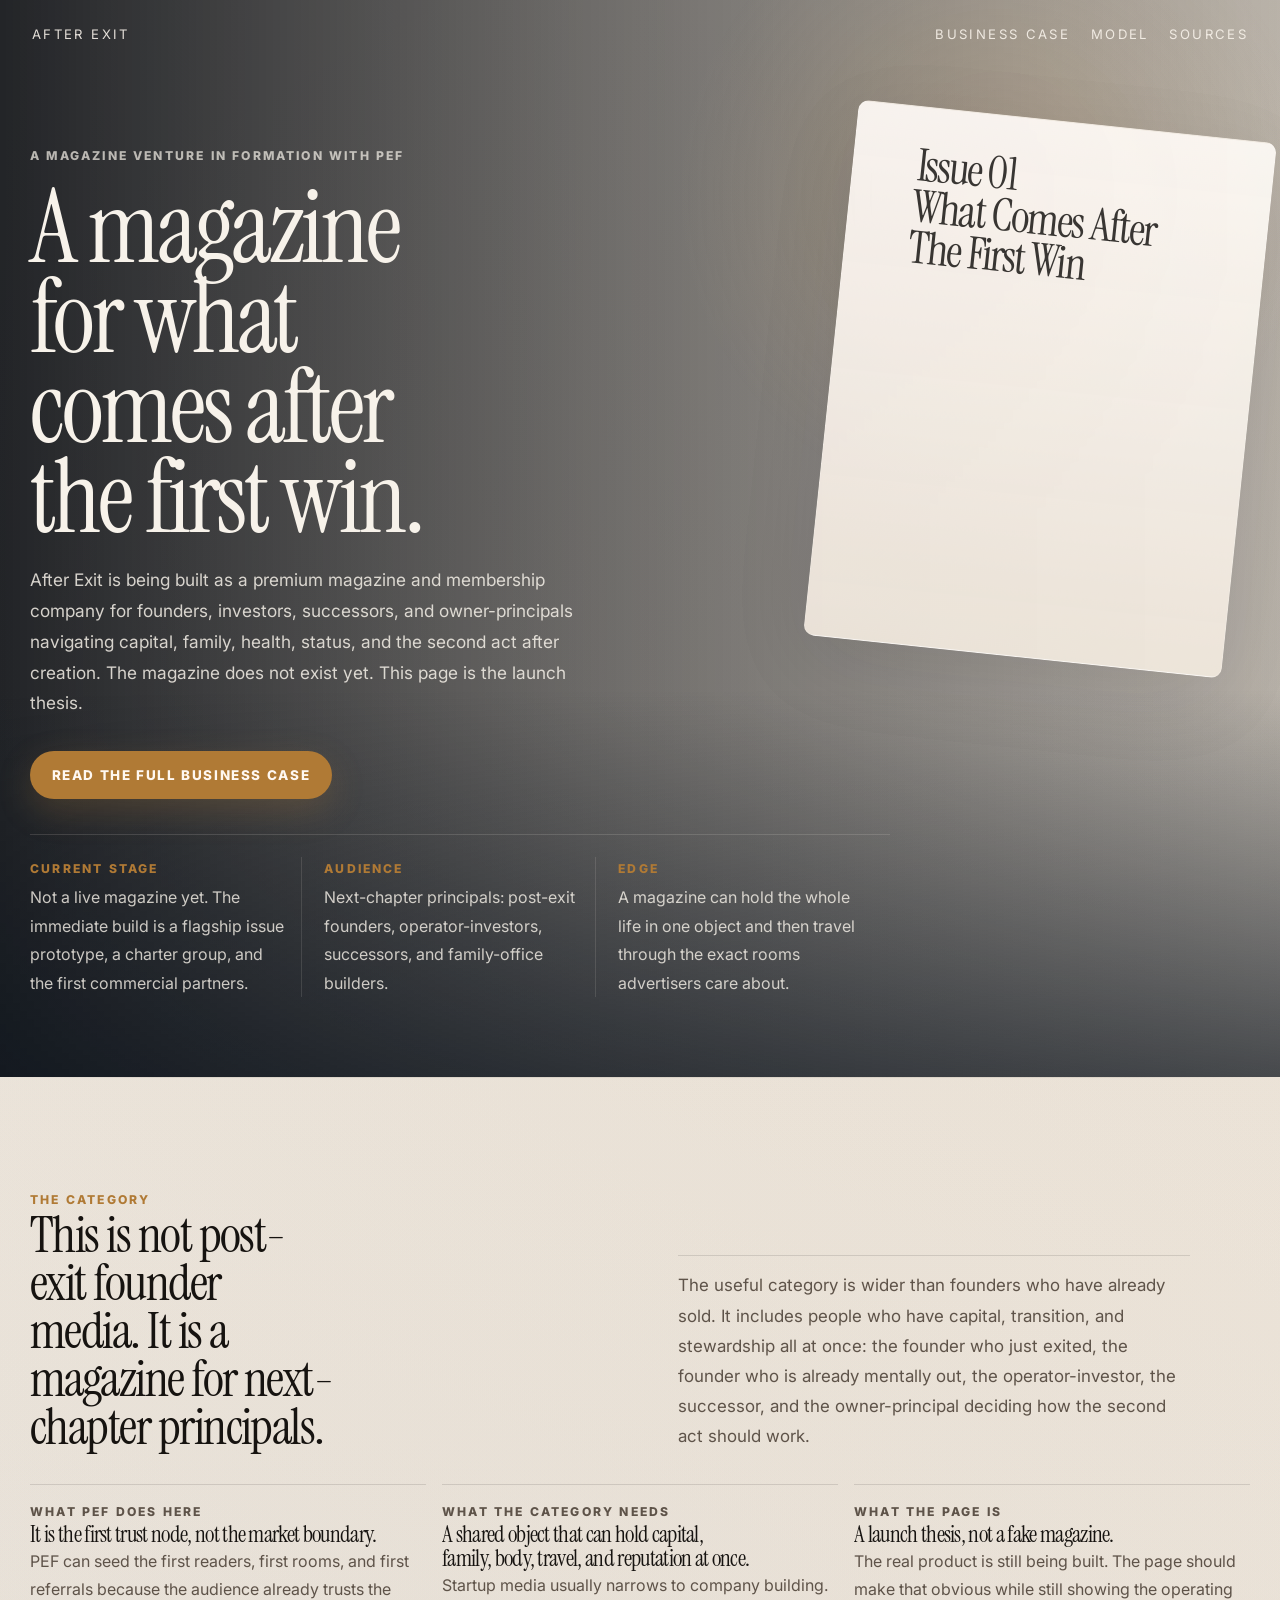
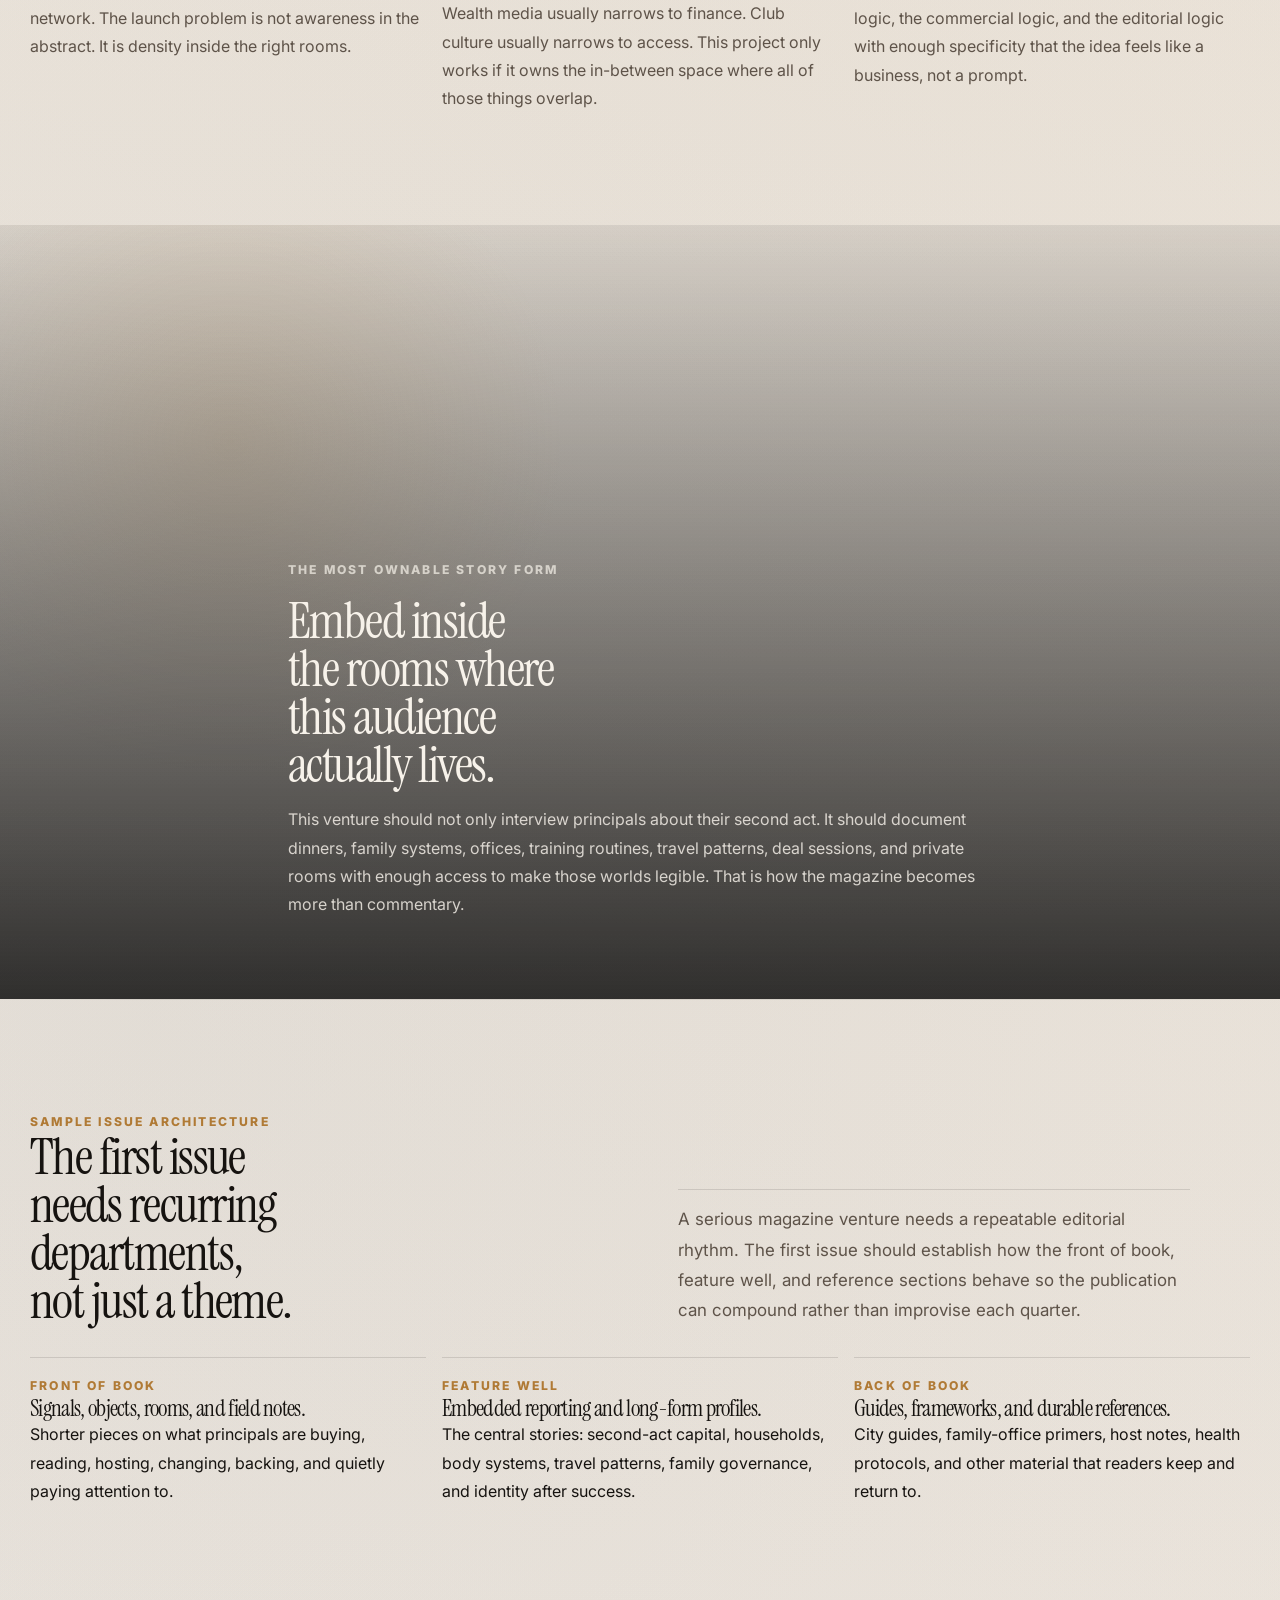
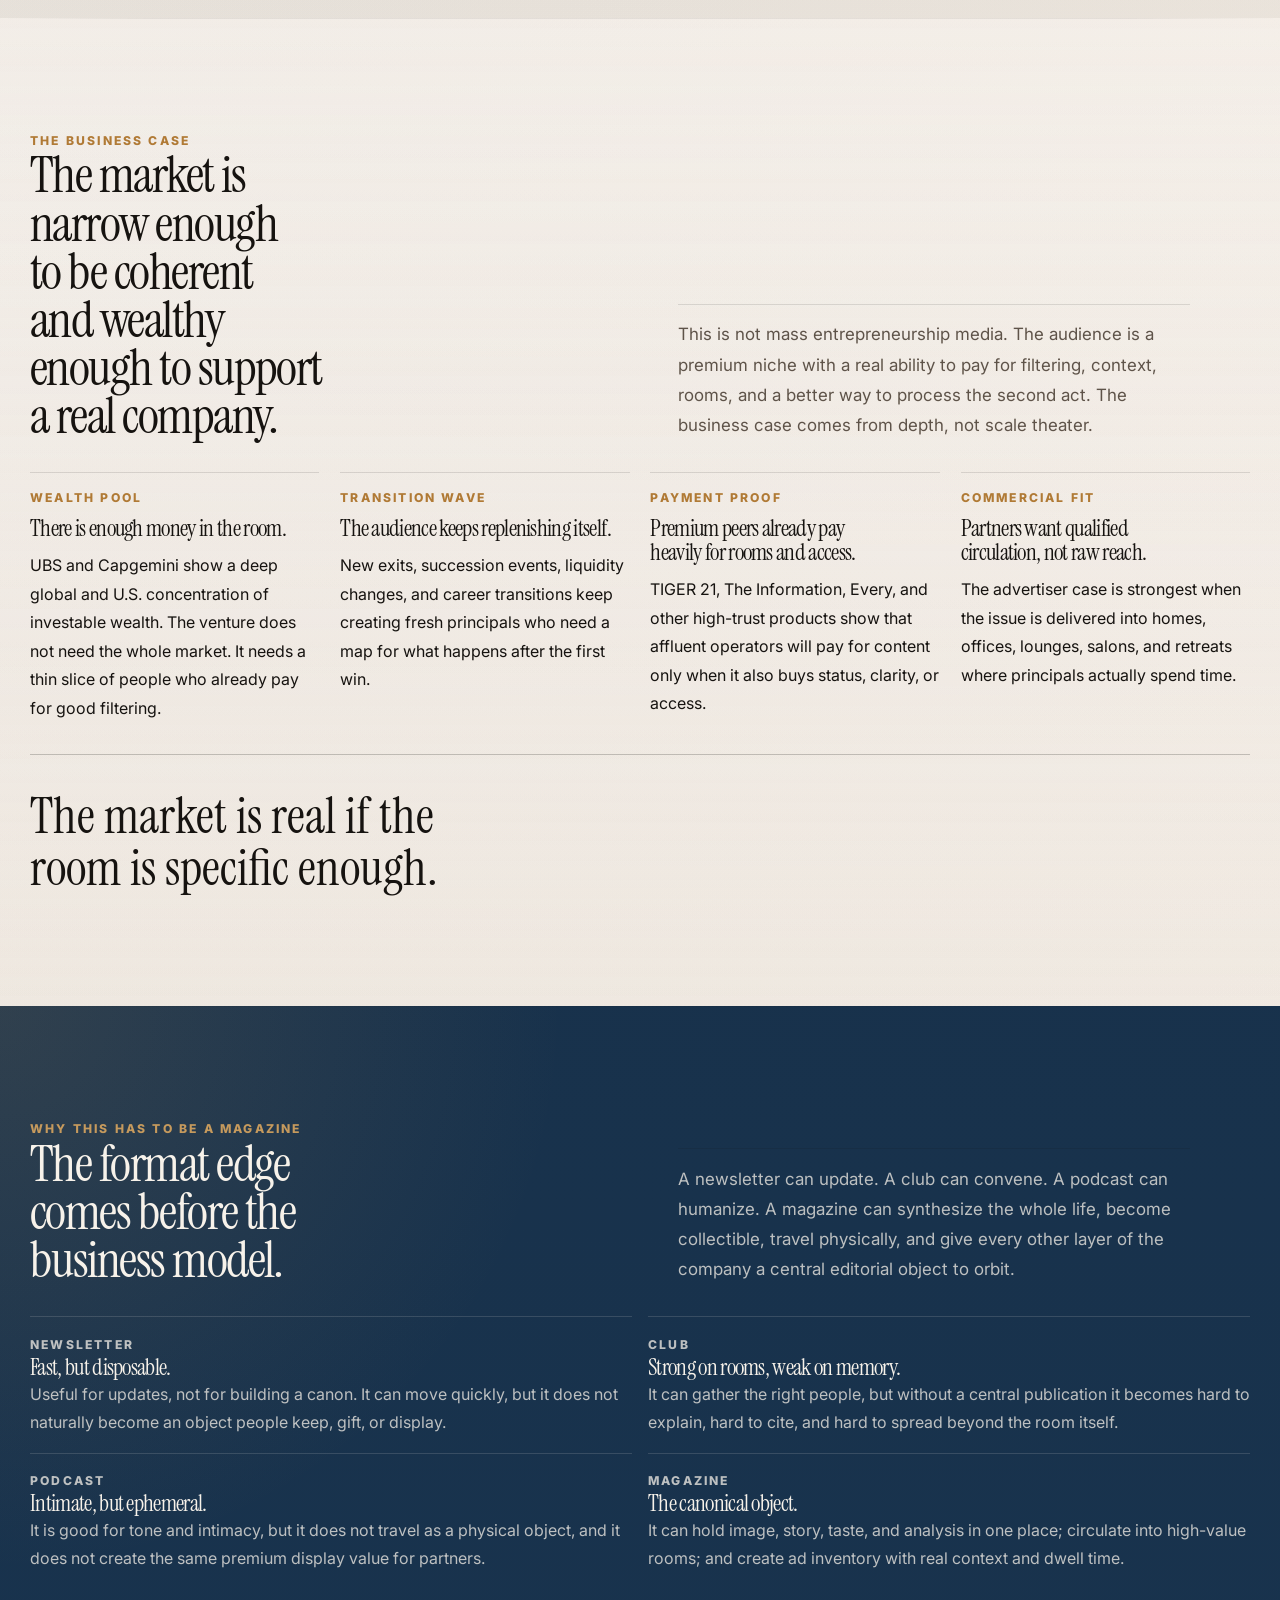
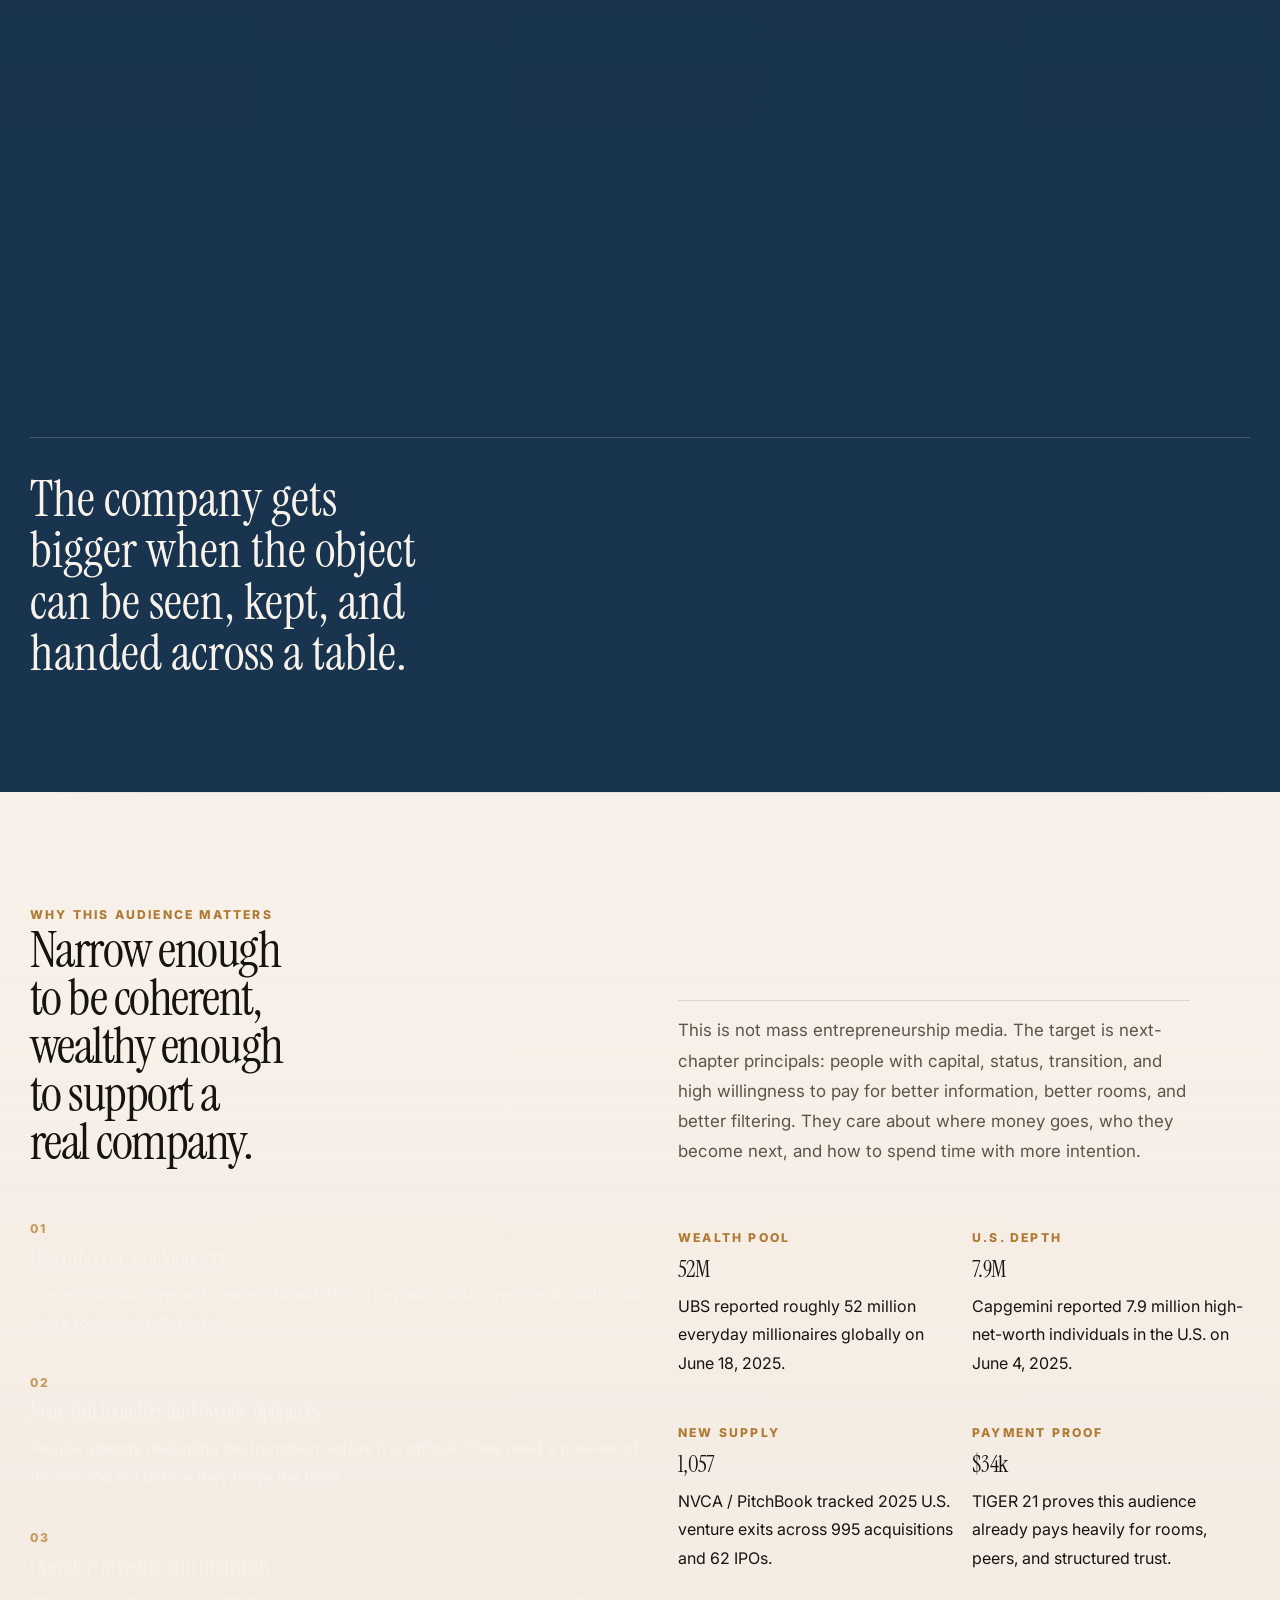
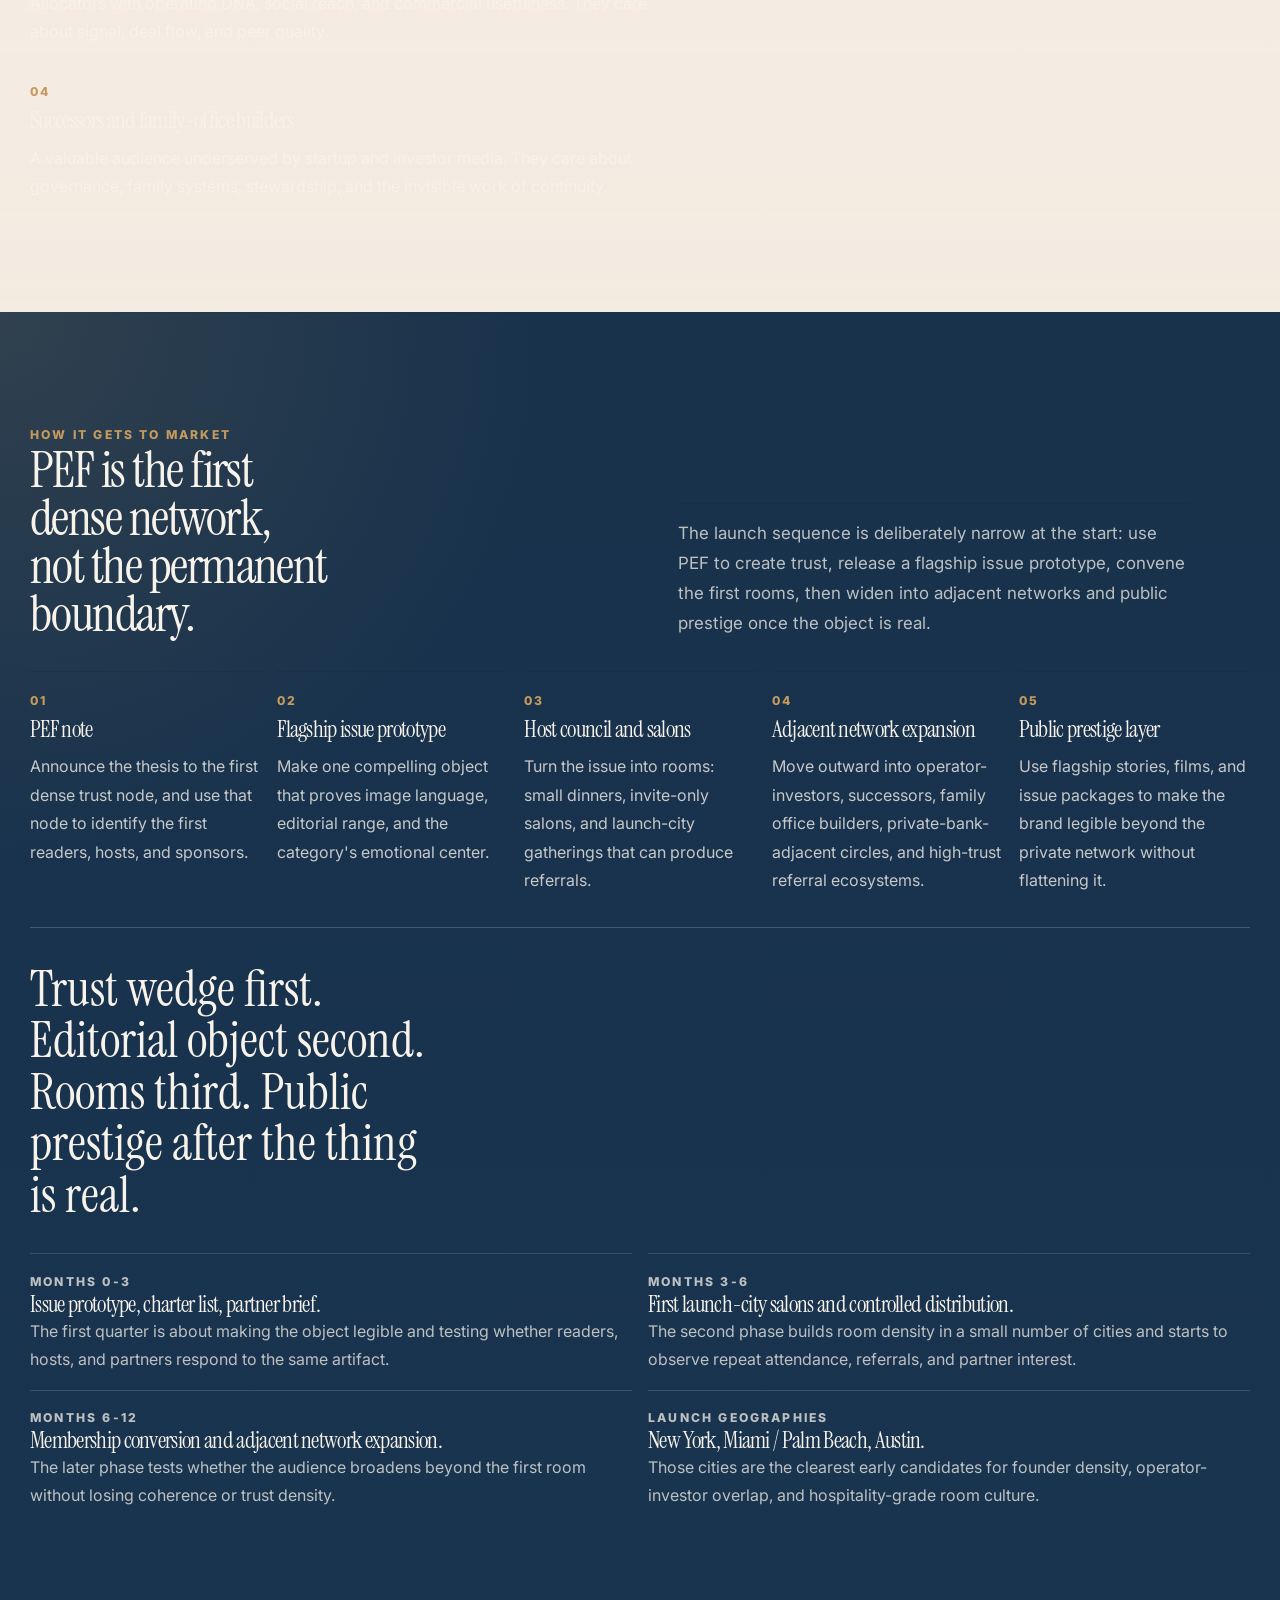
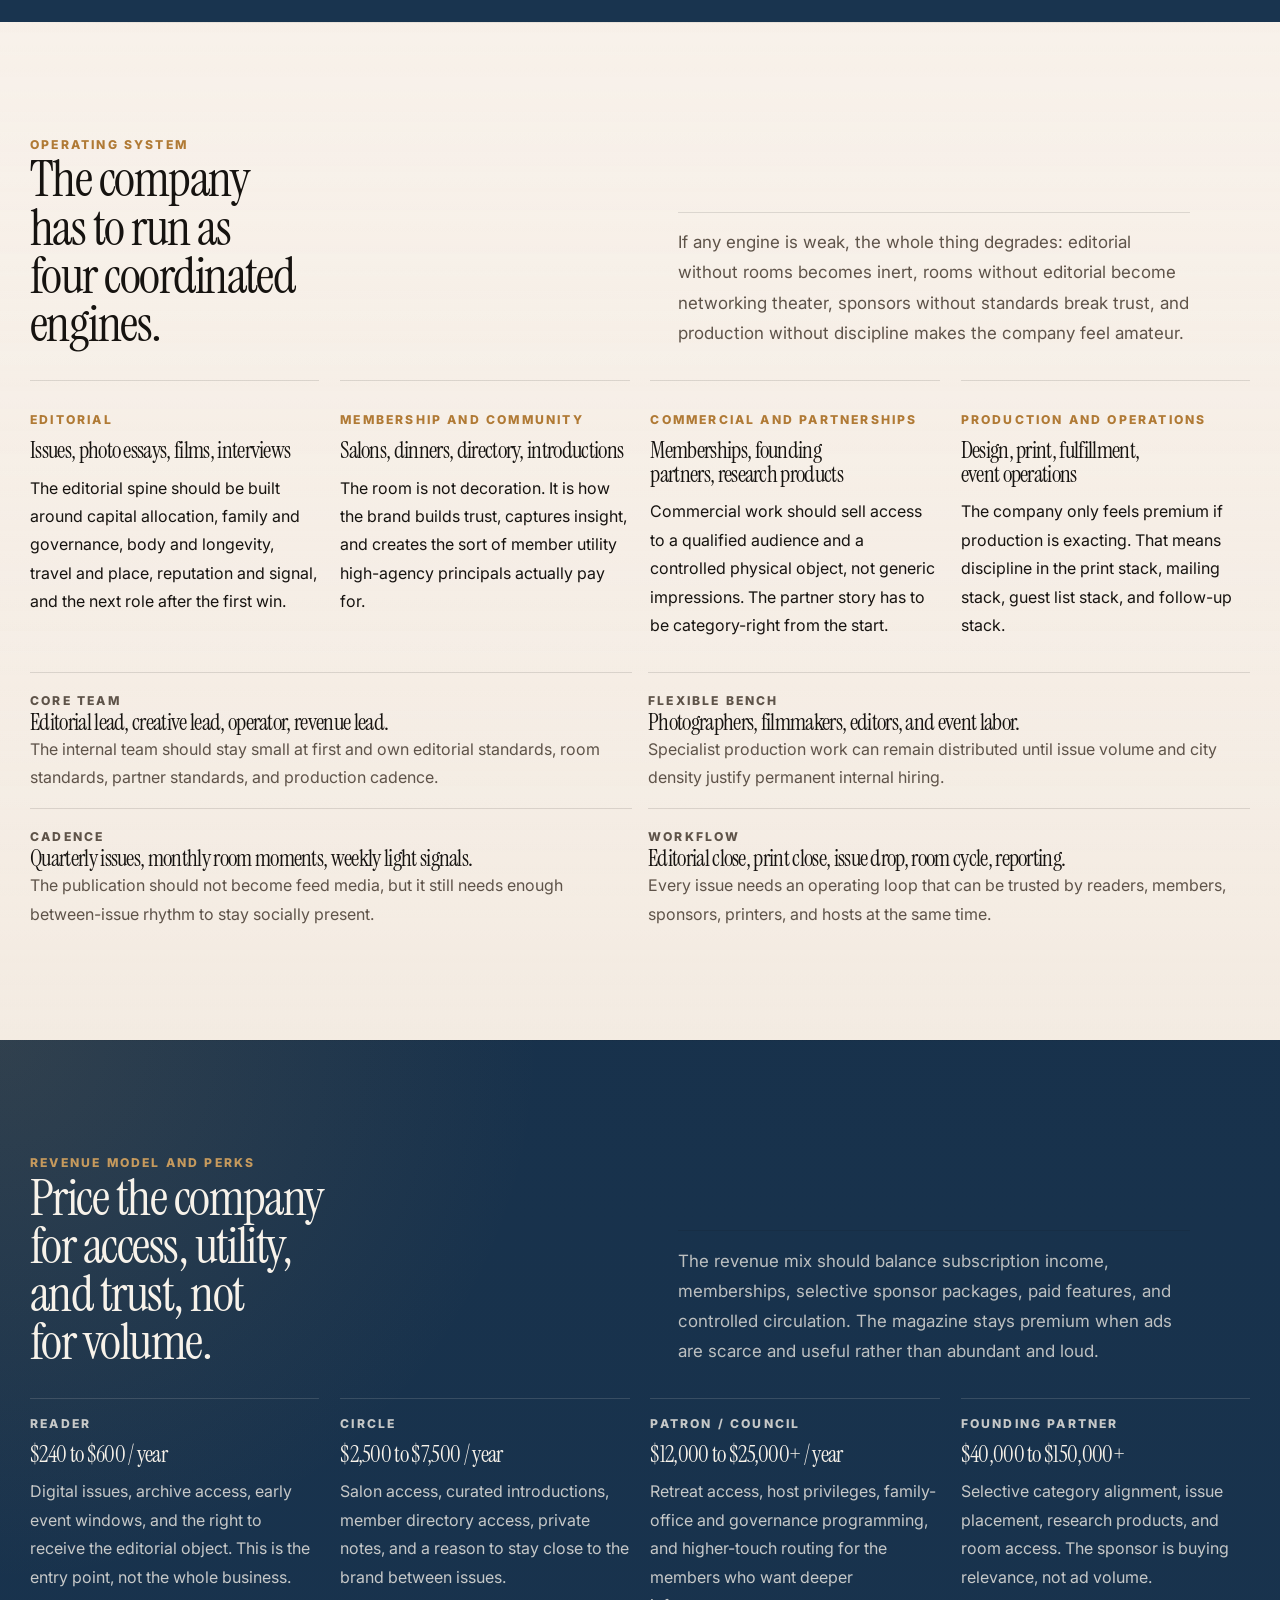
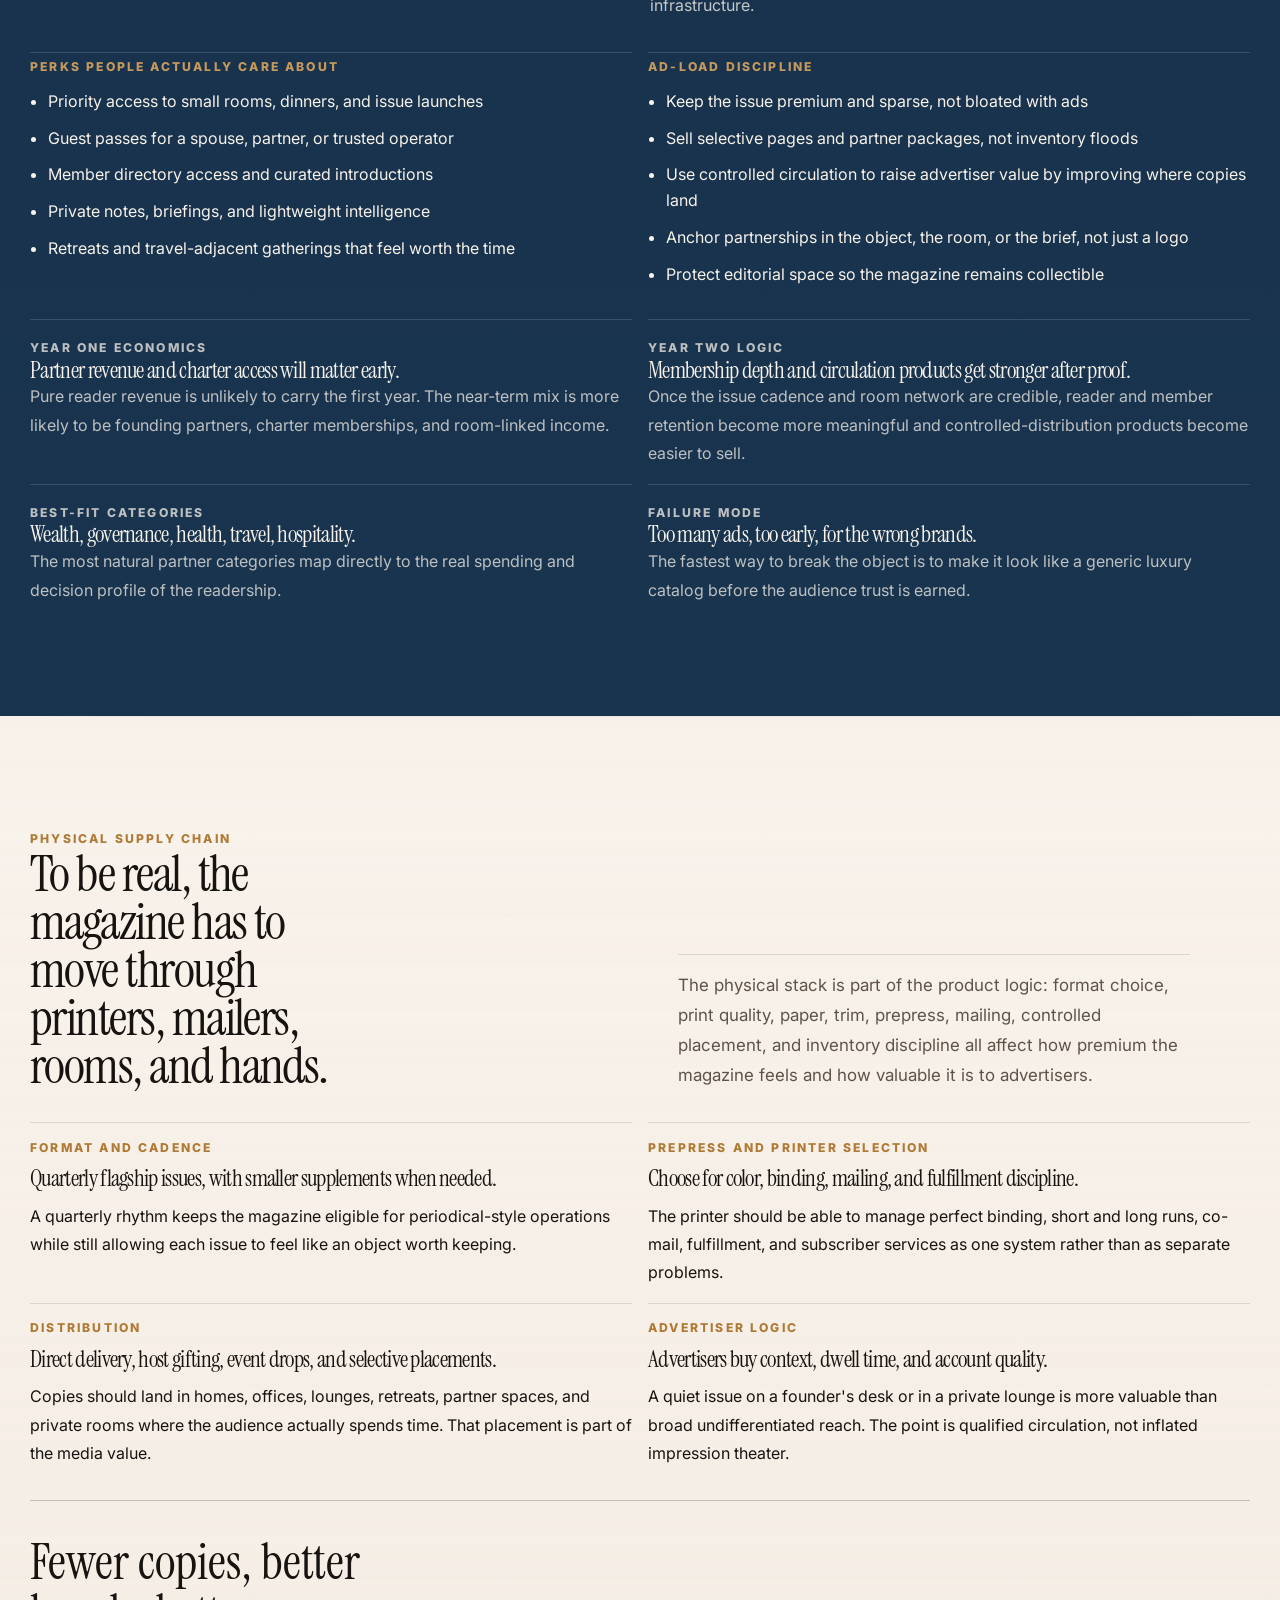
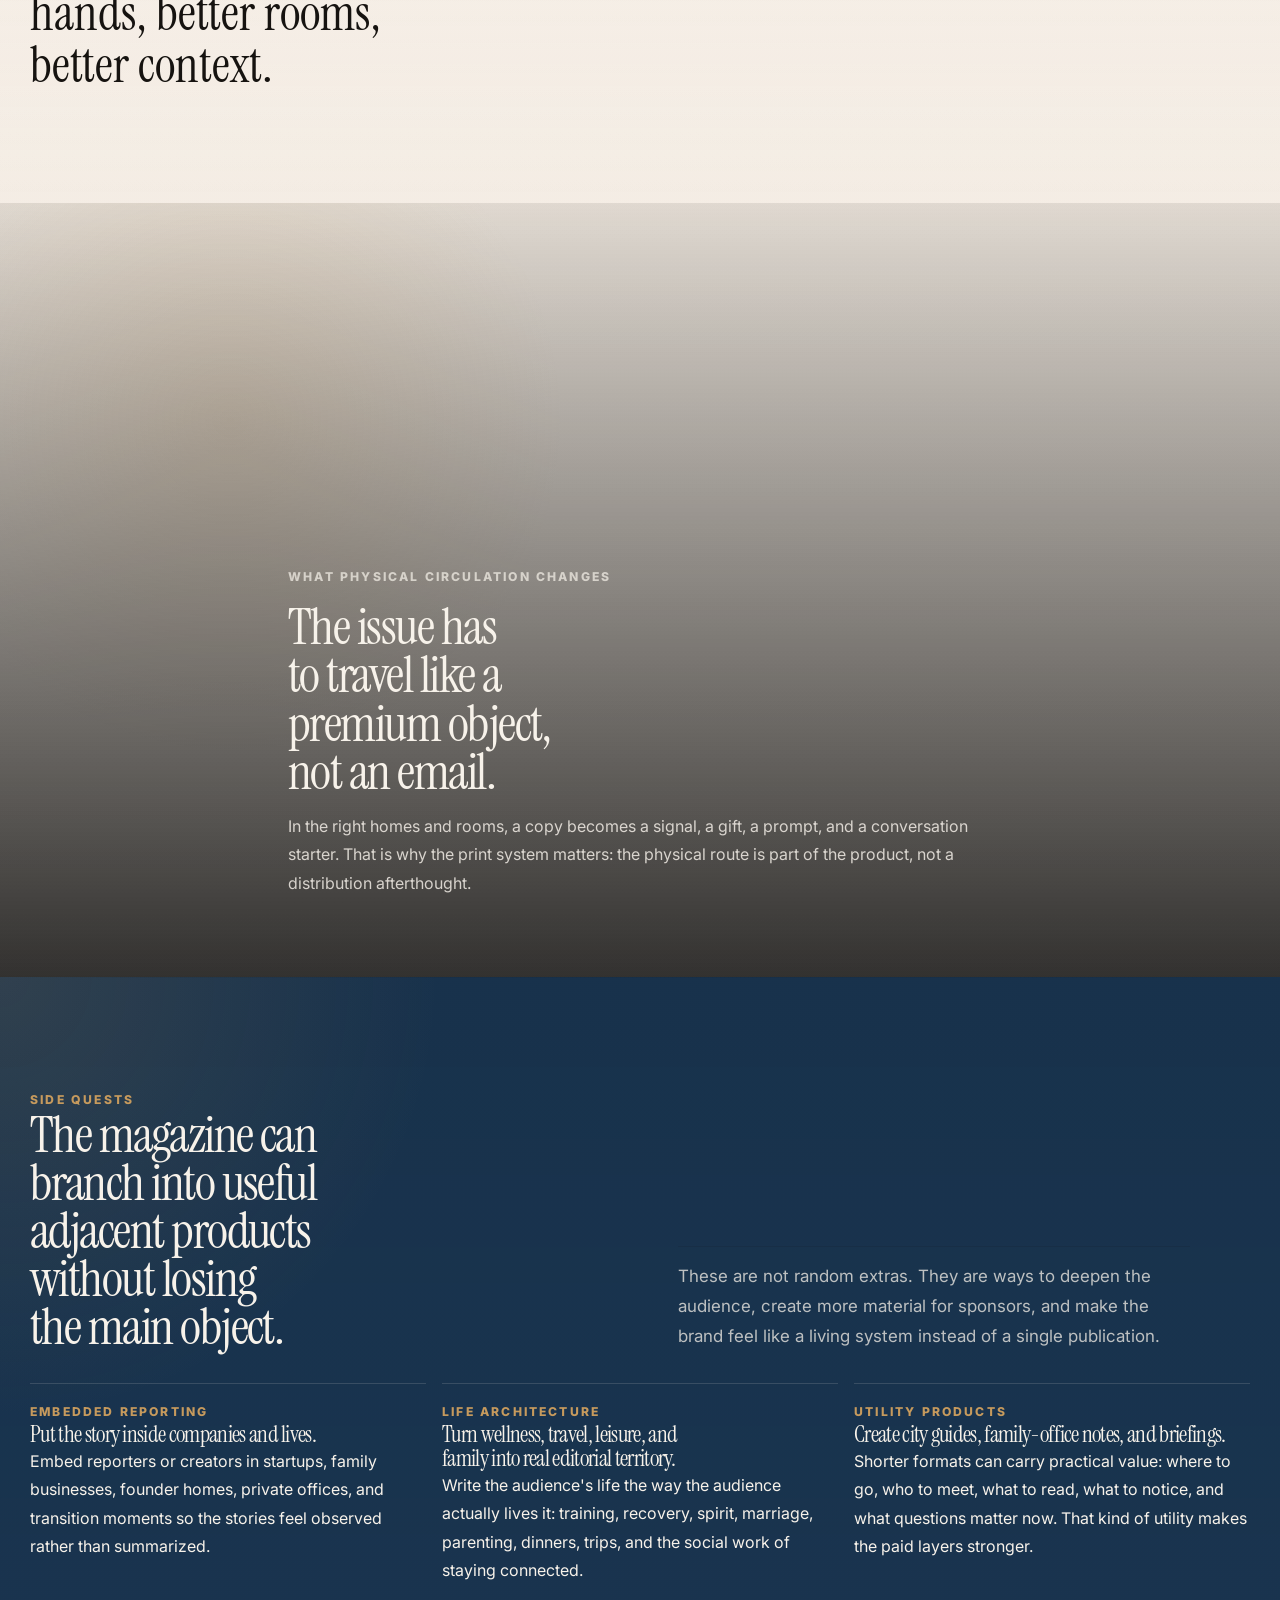
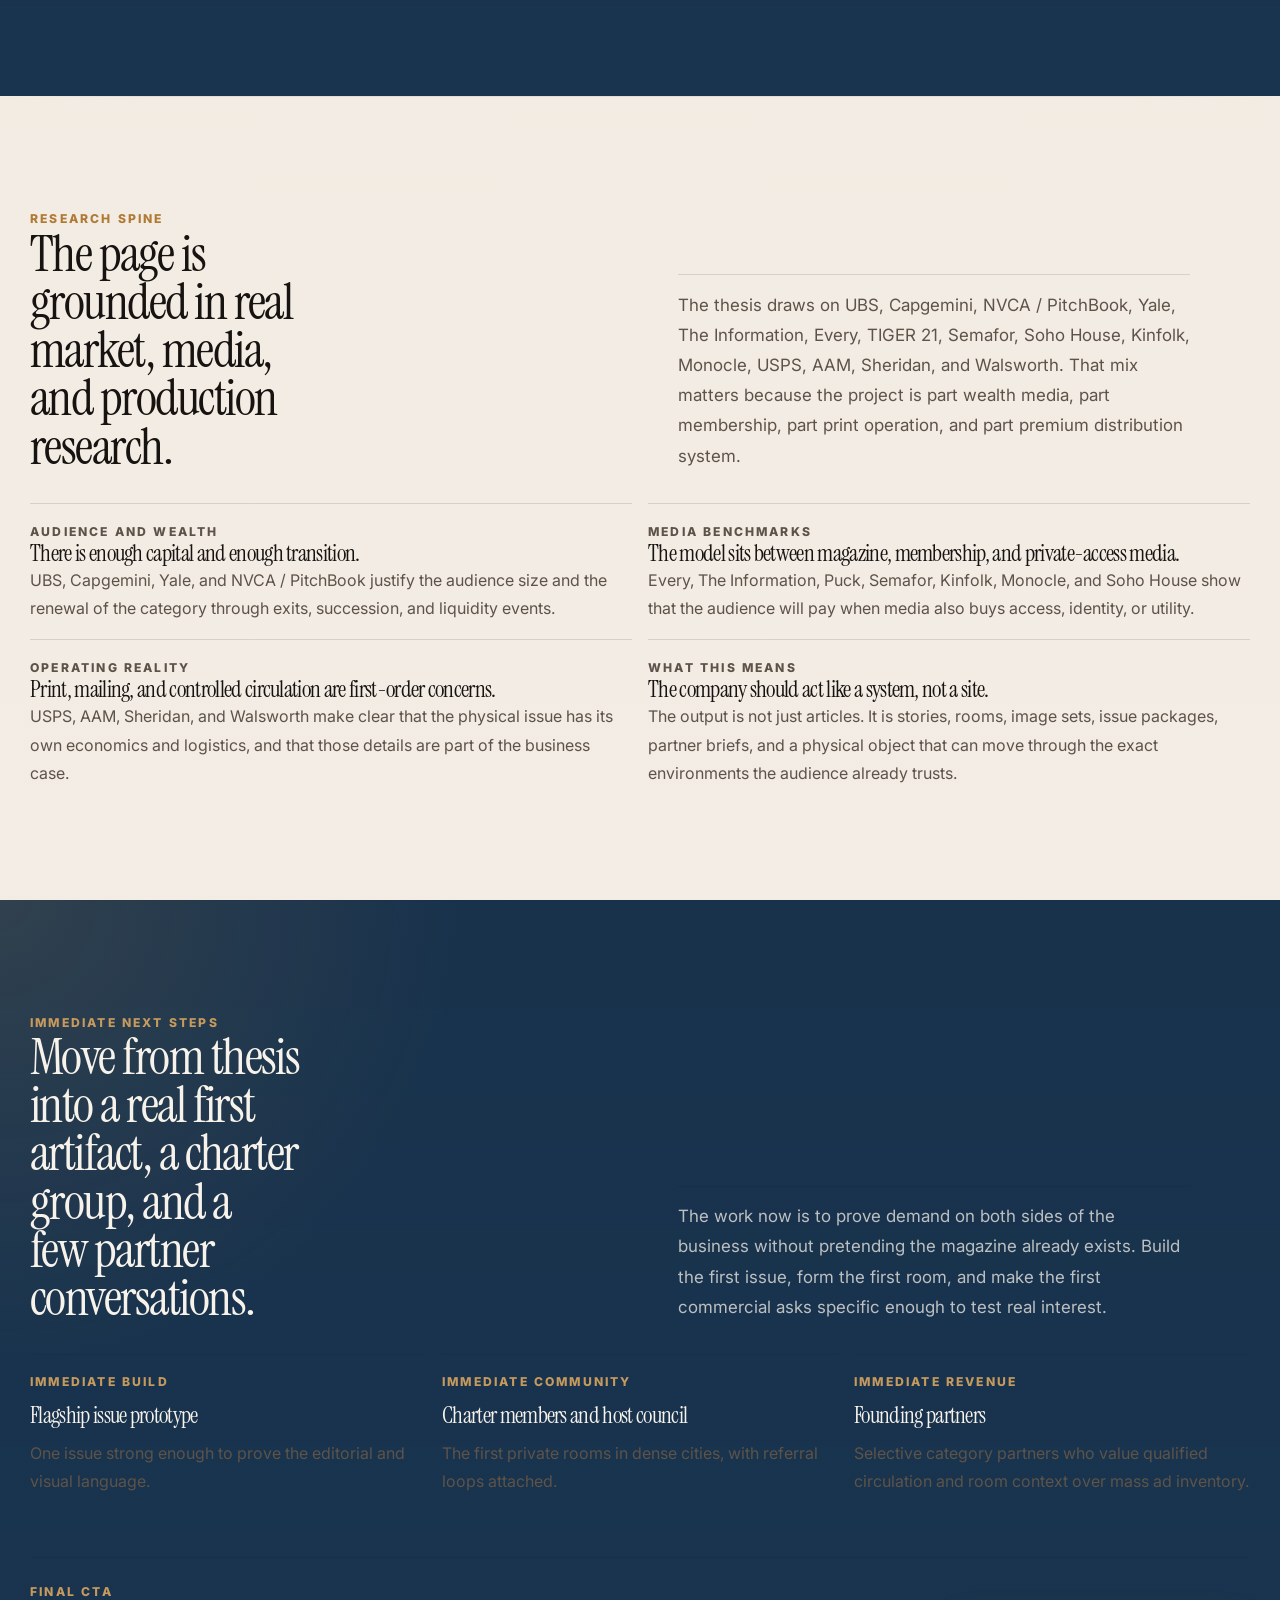
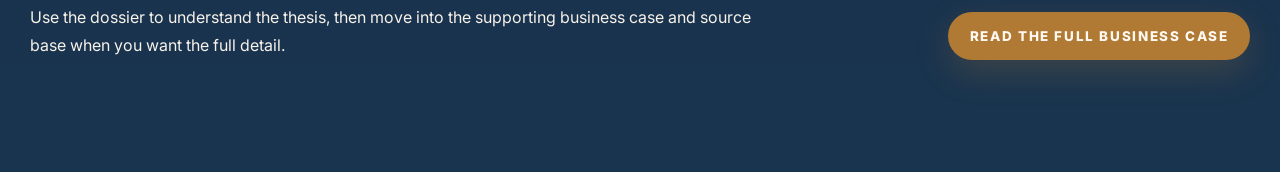
==== commit b76f30bb: "Expand homepage into long-form venture dossier" ====
--- a/site/index.html
+++ b/site/index.html
@@ -3,8 +3,8 @@
 <head>
 <meta charset="UTF-8">
 <meta name="viewport" content="width=device-width, initial-scale=1.0">
-<title>After Exit</title>
-<meta name="description" content="A magazine venture in development with PEF for founders, investors, successors, and owner-principals designing what comes after the first win.">
+<title>After Exit | Venture Dossier</title>
+<meta name="description" content="A long-form venture dossier for a magazine in formation with PEF, designed for founders, investors, successors, and owner-principals moving into the second act.">
 <link rel="preconnect" href="https://fonts.googleapis.com">
 <link rel="preconnect" href="https://fonts.gstatic.com" crossorigin>
 <link href="https://fonts.googleapis.com/css2?family=Instrument+Serif:ital@0;1&amp;family=Inter:wght@400;500;600;700;800;900&amp;display=swap" rel="stylesheet">
@@ -23,17 +23,16 @@
   <main>
     <section class="hero hero-venture">
       <div class="hero-content">
-        <p class="eyebrow">A Magazine Venture In Development With PEF</p>
+        <p class="eyebrow">A Magazine Venture In Formation With PEF</p>
         <h1>A magazine for what comes after the first win.</h1>
-        <p class="hero-copy">After Exit is being built as a premium magazine and membership company for founders, investors, successors, and owner-principals navigating capital, family, health, status, and the second act after creation.</p>
+        <p class="hero-copy">After Exit is being built as a premium magazine and membership company for founders, investors, successors, and owner-principals navigating capital, family, health, status, and the second act after creation. The magazine does not exist yet. This page is the launch thesis.</p>
         <div class="hero-actions">
-          <a class="button button-primary" href="#publication">See The Venture Thesis</a>
-          <a class="button button-secondary" href="#next-step">See The Launch Asks</a>
+          <a class="button button-primary" href="deep-dives.html">Read The Full Business Case</a>
         </div>
         <div class="hero-facts">
           <div>
             <span class="card-kicker">Current Stage</span>
-            <p>Not a live magazine yet. The immediate build is a flagship issue prototype, founding rooms, and the first commercial partners.</p>
+            <p>Not a live magazine yet. The immediate build is a flagship issue prototype, a charter group, and the first commercial partners.</p>
           </div>
           <div>
             <span class="card-kicker">Audience</span>
@@ -47,82 +46,167 @@
       </div>
     </section>
 
-    <section class="section" id="publication">
-      <div class="container">
-        <div class="lead-grid">
-          <div>
-            <p class="section-label">The Publication</p>
-            <h2>Start with one flagship issue prototype that proves the worldview.</h2>
-          </div>
-          <p class="support">The first move is not to launch a giant media machine. It is to build one issue prototype strong enough to show what this category looks like when business, family, body, travel, reputation, and stewardship are treated as one life.</p>
-        </div>
-        <div class="prototype-layout">
-          <div class="prototype-copy">
-            <p class="card-kicker">Issue 01 Prototype</p>
-            <h3>What comes after the first win</h3>
-            <p>The prototype issue is the central artifact. It demonstrates tone, image language, story selection, and what makes this different from founder content, investor media, and private-club gloss.</p>
-            <div class="prototype-list">
-              <p>Capital: how principals actually allocate after liquidity</p>
-              <p>Household: marriage, children, inheritance, and family systems</p>
-              <p>Body: strength, recovery, sleep, diagnostics, and durability</p>
-              <p>Status: travel, rooms, rituals, taste, and public signal</p>
-            </div>
-          </div>
-          <div class="prototype-sheet">
-            <span class="prototype-meta">Planned Format</span>
-            <strong>Quarterly flagship issue</strong>
-            <p>Photography-led. Perfect bound. Built to feel collectible and circulate through homes, offices, salons, retreats, and partner spaces.</p>
-            <div class="prototype-stats">
-              <span>96-144 pages</span>
-              <span>Print + digital</span>
-              <span>Film-capable</span>
-            </div>
-          </div>
+    <section class="section" id="category">
+      <div class="container">
+        <div class="lead-grid">
+          <div>
+            <p class="section-label">The Category</p>
+            <h2>This is not post-exit founder media. It is a magazine for next-chapter principals.</h2>
+          </div>
+          <p class="support">The useful category is wider than founders who have already sold. It includes people who have capital, transition, and stewardship all at once: the founder who just exited, the founder who is already mentally out, the operator-investor, the successor, and the owner-principal deciding how the second act should work.</p>
+        </div>
+        <div class="story-grid">
+          <article class="story-card">
+            <div class="story-copy">
+              <p class="card-kicker">What PEF does here</p>
+              <h3>It is the first trust node, not the market boundary.</h3>
+              <p>PEF can seed the first readers, first rooms, and first referrals because the audience already trusts the network. The launch problem is not awareness in the abstract. It is density inside the right rooms.</p>
+            </div>
+          </article>
+          <article class="story-card">
+            <div class="story-copy">
+              <p class="card-kicker">What the category needs</p>
+              <h3>A shared object that can hold capital, family, body, travel, and reputation at once.</h3>
+              <p>Startup media usually narrows to company building. Wealth media usually narrows to finance. Club culture usually narrows to access. This project only works if it owns the in-between space where all of those things overlap.</p>
+            </div>
+          </article>
+          <article class="story-card">
+            <div class="story-copy">
+              <p class="card-kicker">What the page is</p>
+              <h3>A launch thesis, not a fake magazine.</h3>
+              <p>The real product is still being built. The page should make that obvious while still showing the operating logic, the commercial logic, and the editorial logic with enough specificity that the idea feels like a business, not a prompt.</p>
+            </div>
+          </article>
+        </div>
+      </div>
+    </section>
+
+    <section class="immersion immersion-room">
+      <div class="immersion-copy">
+        <p class="eyebrow">The Most Ownable Story Form</p>
+        <h2>Embed inside the rooms where this audience actually lives.</h2>
+        <p>This venture should not only interview principals about their second act. It should document dinners, family systems, offices, training routines, travel patterns, deal sessions, and private rooms with enough access to make those worlds legible. That is how the magazine becomes more than commentary.</p>
+      </div>
+    </section>
+
+    <section class="section" id="issue-architecture">
+      <div class="container">
+        <div class="lead-grid">
+          <div>
+            <p class="section-label">Sample Issue Architecture</p>
+            <h2>The first issue needs recurring departments, not just a theme.</h2>
+          </div>
+          <p class="support">A serious magazine venture needs a repeatable editorial rhythm. The first issue should establish how the front of book, feature well, and reference sections behave so the publication can compound rather than improvise each quarter.</p>
+        </div>
+        <div class="three-up">
+          <article class="source-card">
+            <div class="source-copy">
+              <p class="card-kicker">Front of book</p>
+              <h3>Signals, objects, rooms, and field notes.</h3>
+              <p>Shorter pieces on what principals are buying, reading, hosting, changing, backing, and quietly paying attention to.</p>
+            </div>
+          </article>
+          <article class="source-card">
+            <div class="source-copy">
+              <p class="card-kicker">Feature well</p>
+              <h3>Embedded reporting and long-form profiles.</h3>
+              <p>The central stories: second-act capital, households, body systems, travel patterns, family governance, and identity after success.</p>
+            </div>
+          </article>
+          <article class="source-card">
+            <div class="source-copy">
+              <p class="card-kicker">Back of book</p>
+              <h3>Guides, frameworks, and durable references.</h3>
+              <p>City guides, family-office primers, host notes, health protocols, and other material that readers keep and return to.</p>
+            </div>
+          </article>
+        </div>
+      </div>
+    </section>
+
+    <section class="section" id="market">
+      <div class="container">
+        <div class="lead-grid">
+          <div>
+            <p class="section-label">The Business Case</p>
+            <h2>The market is narrow enough to be coherent and wealthy enough to support a real company.</h2>
+          </div>
+          <p class="support">This is not mass entrepreneurship media. The audience is a premium niche with a real ability to pay for filtering, context, rooms, and a better way to process the second act. The business case comes from depth, not scale theater.</p>
+        </div>
+        <div class="path-grid">
+          <article class="path-step">
+            <p class="card-kicker">Wealth pool</p>
+            <h3>There is enough money in the room.</h3>
+            <p>UBS and Capgemini show a deep global and U.S. concentration of investable wealth. The venture does not need the whole market. It needs a thin slice of people who already pay for good filtering.</p>
+          </article>
+          <article class="path-step">
+            <p class="card-kicker">Transition wave</p>
+            <h3>The audience keeps replenishing itself.</h3>
+            <p>New exits, succession events, liquidity changes, and career transitions keep creating fresh principals who need a map for what happens after the first win.</p>
+          </article>
+          <article class="path-step">
+            <p class="card-kicker">Payment proof</p>
+            <h3>Premium peers already pay heavily for rooms and access.</h3>
+            <p>TIGER 21, The Information, Every, and other high-trust products show that affluent operators will pay for content only when it also buys status, clarity, or access.</p>
+          </article>
+          <article class="path-step">
+            <p class="card-kicker">Commercial fit</p>
+            <h3>Partners want qualified circulation, not raw reach.</h3>
+            <p>The advertiser case is strongest when the issue is delivered into homes, offices, lounges, salons, and retreats where principals actually spend time.</p>
+          </article>
+        </div>
+        <div class="quote-band">
+          <p>The market is real if the room is specific enough.</p>
+        </div>
+      </div>
+    </section>
+
+    <section class="section section-dark" id="magazine">
+      <div class="container">
+        <div class="lead-grid">
+          <div>
+            <p class="section-label">Why This Has To Be A Magazine</p>
+            <h2>The format edge comes before the business model.</h2>
+          </div>
+          <p class="support">A newsletter can update. A club can convene. A podcast can humanize. A magazine can synthesize the whole life, become collectible, travel physically, and give every other layer of the company a central editorial object to orbit.</p>
+        </div>
+        <div class="compare-grid">
+          <article class="compare-card">
+            <div class="compare-copy">
+              <p class="card-kicker">Newsletter</p>
+              <h3>Fast, but disposable.</h3>
+              <p>Useful for updates, not for building a canon. It can move quickly, but it does not naturally become an object people keep, gift, or display.</p>
+            </div>
+          </article>
+          <article class="compare-card">
+            <div class="compare-copy">
+              <p class="card-kicker">Club</p>
+              <h3>Strong on rooms, weak on memory.</h3>
+              <p>It can gather the right people, but without a central publication it becomes hard to explain, hard to cite, and hard to spread beyond the room itself.</p>
+            </div>
+          </article>
+          <article class="compare-card">
+            <div class="compare-copy">
+              <p class="card-kicker">Podcast</p>
+              <h3>Intimate, but ephemeral.</h3>
+              <p>It is good for tone and intimacy, but it does not travel as a physical object, and it does not create the same premium display value for partners.</p>
+            </div>
+          </article>
+          <article class="compare-card">
+            <div class="compare-copy">
+              <p class="card-kicker">Magazine</p>
+              <h3>The canonical object.</h3>
+              <p>It can hold image, story, taste, and analysis in one place; circulate into high-value rooms; and create ad inventory with real context and dwell time.</p>
+            </div>
+          </article>
         </div>
         <div class="image-triptych">
           <div class="story-photo photo-office"></div>
           <div class="story-photo photo-home"></div>
           <div class="story-photo photo-health"></div>
         </div>
-      </div>
-    </section>
-
-    <section class="immersion immersion-room">
-      <div class="immersion-copy">
-        <p class="eyebrow">The Most Ownable Story Form</p>
-        <h2>Embed inside the rooms where this audience actually lives.</h2>
-        <p>This venture should not only interview principals about their second act. It should document dinners, family systems, offices, training routines, travel patterns, deal sessions, and private rooms with enough access to make those worlds legible.</p>
-      </div>
-    </section>
-
-    <section class="section section-dark" id="format-edge">
-      <div class="container">
-        <div class="lead-grid">
-          <div>
-            <p class="section-label">Why This Must Be A Magazine</p>
-            <h2>The format edge comes before the business model.</h2>
-          </div>
-          <p class="support">A newsletter can update. A club can convene. A podcast can humanize. A magazine can synthesize the whole life, become collectible, travel physically, and give every other layer of the company a central editorial object to orbit.</p>
-        </div>
-        <div class="format-grid">
-          <article class="format-panel">
-            <p class="card-kicker">What the magazine does</p>
-            <h3>Creates a canon for the category</h3>
-            <p>It turns scattered private decisions across capital, family, body, and status into one coherent worldview that can be read, displayed, cited, gifted, and remembered.</p>
-          </article>
-          <article class="format-panel">
-            <p class="card-kicker">What physical distribution does</p>
-            <h3>Puts the object in the right hands and rooms</h3>
-            <p>Not anonymous circulation. Paid delivery, host gifting, club placement, retreat drops, and partner-office placement in environments where principals already spend time.</p>
-          </article>
-          <article class="format-panel">
-            <p class="card-kicker">Why advertisers care</p>
-            <h3>They buy context, dwell time, and account quality</h3>
-            <p>A quiet issue on a founder's desk or in a private lounge is more valuable than broad, undifferentiated reach. Scarcity is part of the product.</p>
-          </article>
-        </div>
         <div class="quote-band">
-          <p>Fewer copies, better hands, better rooms, better context.</p>
+          <p>The company gets bigger when the object can be seen, kept, and handed across a table.</p>
         </div>
       </div>
     </section>
@@ -134,29 +218,29 @@
             <p class="section-label">Why This Audience Matters</p>
             <h2>Narrow enough to be coherent, wealthy enough to support a real company.</h2>
           </div>
-          <p class="support">This is not mass entrepreneurship media. The target is next-chapter principals: people with capital, status, transition, and high willingness to pay for better information, better rooms, and better filtering.</p>
+          <p class="support">This is not mass entrepreneurship media. The target is next-chapter principals: people with capital, status, transition, and high willingness to pay for better information, better rooms, and better filtering. They care about where money goes, who they become next, and how to spend time with more intention.</p>
         </div>
         <div class="audience-proof-grid">
           <div class="audience-column">
             <article class="audience-item">
               <span>01</span>
               <h3>Recently post-exit founders</h3>
-              <p>The emotional core and clearest fit with PEF.</p>
+              <p>The emotional core and clearest fit with PEF. They want structure after liquidity, not more founder mythology.</p>
             </article>
             <article class="audience-item">
               <span>02</span>
               <h3>Near-exit founders and owner-operators</h3>
-              <p>People already designing the transition before it is official.</p>
+              <p>People already designing the transition before it is official. They need a preview of the second act before they leave the table.</p>
             </article>
             <article class="audience-item">
               <span>03</span>
               <h3>Operator-investors and principals</h3>
-              <p>Allocators with operating DNA, social reach, and commercial usefulness.</p>
+              <p>Allocators with operating DNA, social reach, and commercial usefulness. They care about signal, deal flow, and peer quality.</p>
             </article>
             <article class="audience-item">
               <span>04</span>
               <h3>Successors and family-office builders</h3>
-              <p>A valuable audience underserved by startup and investor media.</p>
+              <p>A valuable audience underserved by startup and investor media. They care about governance, family systems, stewardship, and the invisible work of continuity.</p>
             </article>
           </div>
           <div class="proof-column">
@@ -185,59 +269,358 @@
       </div>
     </section>
 
-    <section class="section section-dark" id="company">
-      <div class="container">
-        <div class="lead-grid">
-          <div>
-            <p class="section-label">How It Becomes A Company</p>
-            <h2>This is the operating system for a new magazine venture, not just a concept page.</h2>
-          </div>
-          <p class="support">The venture becomes real by sequencing distribution, editorial, community, and monetization in the right order: trust wedge first, flagship issue second, rooms third, then membership and partner economics around the object.</p>
-        </div>
-        <div class="company-grid">
-          <article class="company-panel">
-            <p class="card-kicker">Launch wedge</p>
-            <h3>Use PEF as the first dense network, not the permanent boundary.</h3>
-            <div class="company-list">
-              <p>PEF note to members</p>
-              <p>Issue prototype drop</p>
-              <p>Invite-only salon</p>
-              <p>Charter interest and referrals</p>
-              <p>Host council in launch cities</p>
-            </div>
-          </article>
-          <article class="company-panel">
-            <p class="card-kicker">Operating model</p>
-            <h3>Run four engines around the same editorial spine.</h3>
-            <div class="company-list">
-              <p>Editorial: issues, photo essays, films, interviews</p>
-              <p>Community: salons, dinners, private notes, introductions</p>
-              <p>Commercial: memberships, founding partners, research products</p>
-              <p>Production: design, print, fulfillment, event operations</p>
-            </div>
-          </article>
-          <article class="company-panel">
-            <p class="card-kicker">What people buy first</p>
-            <h3>Access, rooms, and category ownership.</h3>
-            <div class="company-list">
-              <p>Reader: access to the editorial object</p>
-              <p>Circle: better rooms and better introductions</p>
-              <p>Patron: higher-touch access, retreats, and routing</p>
-              <p>Partner: issue alignment and qualified placement</p>
-            </div>
-          </article>
-        </div>
-      </div>
-    </section>
-
-    <section class="section" id="next-step">
-      <div class="container">
-        <div class="lead-grid">
-          <div>
-            <p class="section-label">What Exists Today</p>
-            <h2>This is a venture thesis and launch plan, not a live magazine pretending to exist.</h2>
-          </div>
-          <p class="support">The immediate job is to move from research and framing into a real first artifact, a charter group, and a small number of partner conversations that prove demand on both the reader side and the commercial side.</p>
+    <section class="section section-dark" id="gtm">
+      <div class="container">
+        <div class="lead-grid">
+          <div>
+            <p class="section-label">How It Gets To Market</p>
+            <h2>PEF is the first dense network, not the permanent boundary.</h2>
+          </div>
+          <p class="support">The launch sequence is deliberately narrow at the start: use PEF to create trust, release a flagship issue prototype, convene the first rooms, then widen into adjacent networks and public prestige once the object is real.</p>
+        </div>
+        <div class="process-grid">
+          <article class="process-step">
+            <span>01</span>
+            <h3>PEF note</h3>
+            <p>Announce the thesis to the first dense trust node, and use that node to identify the first readers, hosts, and sponsors.</p>
+          </article>
+          <article class="process-step">
+            <span>02</span>
+            <h3>Flagship issue prototype</h3>
+            <p>Make one compelling object that proves image language, editorial range, and the category's emotional center.</p>
+          </article>
+          <article class="process-step">
+            <span>03</span>
+            <h3>Host council and salons</h3>
+            <p>Turn the issue into rooms: small dinners, invite-only salons, and launch-city gatherings that can produce referrals.</p>
+          </article>
+          <article class="process-step">
+            <span>04</span>
+            <h3>Adjacent network expansion</h3>
+            <p>Move outward into operator-investors, successors, family office builders, private-bank-adjacent circles, and high-trust referral ecosystems.</p>
+          </article>
+          <article class="process-step">
+            <span>05</span>
+            <h3>Public prestige layer</h3>
+            <p>Use flagship stories, films, and issue packages to make the brand legible beyond the private network without flattening it.</p>
+          </article>
+        </div>
+        <div class="quote-band">
+          <p>Trust wedge first. Editorial object second. Rooms third. Public prestige after the thing is real.</p>
+        </div>
+        <div class="compare-grid">
+          <article class="compare-card">
+            <div class="compare-copy">
+              <p class="card-kicker">Months 0-3</p>
+              <h3>Issue prototype, charter list, partner brief.</h3>
+              <p>The first quarter is about making the object legible and testing whether readers, hosts, and partners respond to the same artifact.</p>
+            </div>
+          </article>
+          <article class="compare-card">
+            <div class="compare-copy">
+              <p class="card-kicker">Months 3-6</p>
+              <h3>First launch-city salons and controlled distribution.</h3>
+              <p>The second phase builds room density in a small number of cities and starts to observe repeat attendance, referrals, and partner interest.</p>
+            </div>
+          </article>
+          <article class="compare-card">
+            <div class="compare-copy">
+              <p class="card-kicker">Months 6-12</p>
+              <h3>Membership conversion and adjacent network expansion.</h3>
+              <p>The later phase tests whether the audience broadens beyond the first room without losing coherence or trust density.</p>
+            </div>
+          </article>
+          <article class="compare-card">
+            <div class="compare-copy">
+              <p class="card-kicker">Launch geographies</p>
+              <h3>New York, Miami / Palm Beach, Austin.</h3>
+              <p>Those cities are the clearest early candidates for founder density, operator-investor overlap, and hospitality-grade room culture.</p>
+            </div>
+          </article>
+        </div>
+      </div>
+    </section>
+
+    <section class="section" id="operating-system">
+      <div class="container">
+        <div class="lead-grid">
+          <div>
+            <p class="section-label">Operating System</p>
+            <h2>The company has to run as four coordinated engines.</h2>
+          </div>
+          <p class="support">If any engine is weak, the whole thing degrades: editorial without rooms becomes inert, rooms without editorial become networking theater, sponsors without standards break trust, and production without discipline makes the company feel amateur.</p>
+        </div>
+        <div class="engine-grid">
+          <article class="engine-card">
+            <p class="card-kicker">Editorial</p>
+            <h3>Issues, photo essays, films, interviews</h3>
+            <p>The editorial spine should be built around capital allocation, family and governance, body and longevity, travel and place, reputation and signal, and the next role after the first win.</p>
+          </article>
+          <article class="engine-card">
+            <p class="card-kicker">Membership and community</p>
+            <h3>Salons, dinners, directory, introductions</h3>
+            <p>The room is not decoration. It is how the brand builds trust, captures insight, and creates the sort of member utility high-agency principals actually pay for.</p>
+          </article>
+          <article class="engine-card">
+            <p class="card-kicker">Commercial and partnerships</p>
+            <h3>Memberships, founding partners, research products</h3>
+            <p>Commercial work should sell access to a qualified audience and a controlled physical object, not generic impressions. The partner story has to be category-right from the start.</p>
+          </article>
+          <article class="engine-card">
+            <p class="card-kicker">Production and operations</p>
+            <h3>Design, print, fulfillment, event operations</h3>
+            <p>The company only feels premium if production is exacting. That means discipline in the print stack, mailing stack, guest list stack, and follow-up stack.</p>
+          </article>
+        </div>
+        <div class="compare-grid">
+          <article class="compare-card">
+            <div class="compare-copy">
+              <p class="card-kicker">Core team</p>
+              <h3>Editorial lead, creative lead, operator, revenue lead.</h3>
+              <p>The internal team should stay small at first and own editorial standards, room standards, partner standards, and production cadence.</p>
+            </div>
+          </article>
+          <article class="compare-card">
+            <div class="compare-copy">
+              <p class="card-kicker">Flexible bench</p>
+              <h3>Photographers, filmmakers, editors, and event labor.</h3>
+              <p>Specialist production work can remain distributed until issue volume and city density justify permanent internal hiring.</p>
+            </div>
+          </article>
+          <article class="compare-card">
+            <div class="compare-copy">
+              <p class="card-kicker">Cadence</p>
+              <h3>Quarterly issues, monthly room moments, weekly light signals.</h3>
+              <p>The publication should not become feed media, but it still needs enough between-issue rhythm to stay socially present.</p>
+            </div>
+          </article>
+          <article class="compare-card">
+            <div class="compare-copy">
+              <p class="card-kicker">Workflow</p>
+              <h3>Editorial close, print close, issue drop, room cycle, reporting.</h3>
+              <p>Every issue needs an operating loop that can be trusted by readers, members, sponsors, printers, and hosts at the same time.</p>
+            </div>
+          </article>
+        </div>
+      </div>
+    </section>
+
+    <section class="section section-dark" id="revenue">
+      <div class="container">
+        <div class="lead-grid">
+          <div>
+            <p class="section-label">Revenue Model And Perks</p>
+            <h2>Price the company for access, utility, and trust, not for volume.</h2>
+          </div>
+          <p class="support">The revenue mix should balance subscription income, memberships, selective sponsor packages, paid features, and controlled circulation. The magazine stays premium when ads are scarce and useful rather than abundant and loud.</p>
+        </div>
+        <div class="ladder-grid">
+          <article class="tier-card">
+            <p class="card-kicker">Reader</p>
+            <h3>$240 to $600 / year</h3>
+            <p>Digital issues, archive access, early event windows, and the right to receive the editorial object. This is the entry point, not the whole business.</p>
+          </article>
+          <article class="tier-card">
+            <p class="card-kicker">Circle</p>
+            <h3>$2,500 to $7,500 / year</h3>
+            <p>Salon access, curated introductions, member directory access, private notes, and a reason to stay close to the brand between issues.</p>
+          </article>
+          <article class="tier-card">
+            <p class="card-kicker">Patron / Council</p>
+            <h3>$12,000 to $25,000+ / year</h3>
+            <p>Retreat access, host privileges, family-office and governance programming, and higher-touch routing for the members who want deeper infrastructure.</p>
+          </article>
+          <article class="tier-card">
+            <p class="card-kicker">Founding Partner</p>
+            <h3>$40,000 to $150,000+</h3>
+            <p>Selective category alignment, issue placement, research products, and room access. The sponsor is buying relevance, not ad volume.</p>
+          </article>
+        </div>
+        <div class="perk-grid">
+          <article class="perk-panel">
+            <p class="card-kicker">Perks people actually care about</p>
+            <ul>
+              <li>Priority access to small rooms, dinners, and issue launches</li>
+              <li>Guest passes for a spouse, partner, or trusted operator</li>
+              <li>Member directory access and curated introductions</li>
+              <li>Private notes, briefings, and lightweight intelligence</li>
+              <li>Retreats and travel-adjacent gatherings that feel worth the time</li>
+            </ul>
+          </article>
+          <article class="perk-panel">
+            <p class="card-kicker">Ad-load discipline</p>
+            <ul>
+              <li>Keep the issue premium and sparse, not bloated with ads</li>
+              <li>Sell selective pages and partner packages, not inventory floods</li>
+              <li>Use controlled circulation to raise advertiser value by improving where copies land</li>
+              <li>Anchor partnerships in the object, the room, or the brief, not just a logo</li>
+              <li>Protect editorial space so the magazine remains collectible</li>
+            </ul>
+          </article>
+        </div>
+        <div class="compare-grid">
+          <article class="compare-card">
+            <div class="compare-copy">
+              <p class="card-kicker">Year one economics</p>
+              <h3>Partner revenue and charter access will matter early.</h3>
+              <p>Pure reader revenue is unlikely to carry the first year. The near-term mix is more likely to be founding partners, charter memberships, and room-linked income.</p>
+            </div>
+          </article>
+          <article class="compare-card">
+            <div class="compare-copy">
+              <p class="card-kicker">Year two logic</p>
+              <h3>Membership depth and circulation products get stronger after proof.</h3>
+              <p>Once the issue cadence and room network are credible, reader and member retention become more meaningful and controlled-distribution products become easier to sell.</p>
+            </div>
+          </article>
+          <article class="compare-card">
+            <div class="compare-copy">
+              <p class="card-kicker">Best-fit categories</p>
+              <h3>Wealth, governance, health, travel, hospitality.</h3>
+              <p>The most natural partner categories map directly to the real spending and decision profile of the readership.</p>
+            </div>
+          </article>
+          <article class="compare-card">
+            <div class="compare-copy">
+              <p class="card-kicker">Failure mode</p>
+              <h3>Too many ads, too early, for the wrong brands.</h3>
+              <p>The fastest way to break the object is to make it look like a generic luxury catalog before the audience trust is earned.</p>
+            </div>
+          </article>
+        </div>
+      </div>
+    </section>
+
+    <section class="section" id="irl-supply-chain">
+      <div class="container">
+        <div class="lead-grid">
+          <div>
+            <p class="section-label">Physical Supply Chain</p>
+            <h2>To be real, the magazine has to move through printers, mailers, rooms, and hands.</h2>
+          </div>
+          <p class="support">The physical stack is part of the product logic: format choice, print quality, paper, trim, prepress, mailing, controlled placement, and inventory discipline all affect how premium the magazine feels and how valuable it is to advertisers.</p>
+        </div>
+        <div class="package-grid">
+          <article class="package-item">
+            <p class="card-kicker">Format and cadence</p>
+            <h3>Quarterly flagship issues, with smaller supplements when needed.</h3>
+            <p>A quarterly rhythm keeps the magazine eligible for periodical-style operations while still allowing each issue to feel like an object worth keeping.</p>
+          </article>
+          <article class="package-item">
+            <p class="card-kicker">Prepress and printer selection</p>
+            <h3>Choose for color, binding, mailing, and fulfillment discipline.</h3>
+            <p>The printer should be able to manage perfect binding, short and long runs, co-mail, fulfillment, and subscriber services as one system rather than as separate problems.</p>
+          </article>
+          <article class="package-item">
+            <p class="card-kicker">Distribution</p>
+            <h3>Direct delivery, host gifting, event drops, and selective placements.</h3>
+            <p>Copies should land in homes, offices, lounges, retreats, partner spaces, and private rooms where the audience actually spends time. That placement is part of the media value.</p>
+          </article>
+          <article class="package-item">
+            <p class="card-kicker">Advertiser logic</p>
+            <h3>Advertisers buy context, dwell time, and account quality.</h3>
+            <p>A quiet issue on a founder's desk or in a private lounge is more valuable than broad undifferentiated reach. The point is qualified circulation, not inflated impression theater.</p>
+          </article>
+        </div>
+        <div class="quote-band">
+          <p>Fewer copies, better hands, better rooms, better context.</p>
+        </div>
+      </div>
+    </section>
+
+    <section class="immersion immersion-print">
+      <div class="immersion-copy">
+        <p class="eyebrow">What Physical Circulation Changes</p>
+        <h2>The issue has to travel like a premium object, not an email.</h2>
+        <p>In the right homes and rooms, a copy becomes a signal, a gift, a prompt, and a conversation starter. That is why the print system matters: the physical route is part of the product, not a distribution afterthought.</p>
+      </div>
+    </section>
+
+    <section class="section section-dark" id="side-quests">
+      <div class="container">
+        <div class="lead-grid">
+          <div>
+            <p class="section-label">Side Quests</p>
+            <h2>The magazine can branch into useful adjacent products without losing the main object.</h2>
+          </div>
+          <p class="support">These are not random extras. They are ways to deepen the audience, create more material for sponsors, and make the brand feel like a living system instead of a single publication.</p>
+        </div>
+        <div class="three-up">
+          <article class="story-card">
+            <div class="story-copy">
+              <p class="card-kicker">Embedded reporting</p>
+              <h3>Put the story inside companies and lives.</h3>
+              <p>Embed reporters or creators in startups, family businesses, founder homes, private offices, and transition moments so the stories feel observed rather than summarized.</p>
+            </div>
+          </article>
+          <article class="story-card">
+            <div class="story-copy">
+              <p class="card-kicker">Life architecture</p>
+              <h3>Turn wellness, travel, leisure, and family into real editorial territory.</h3>
+              <p>Write the audience's life the way the audience actually lives it: training, recovery, spirit, marriage, parenting, dinners, trips, and the social work of staying connected.</p>
+            </div>
+          </article>
+          <article class="story-card">
+            <div class="story-copy">
+              <p class="card-kicker">Utility products</p>
+              <h3>Create city guides, family-office notes, and briefings.</h3>
+              <p>Shorter formats can carry practical value: where to go, who to meet, what to read, what to notice, and what questions matter now. That kind of utility makes the paid layers stronger.</p>
+            </div>
+          </article>
+        </div>
+      </div>
+    </section>
+
+    <section class="section" id="research">
+      <div class="container">
+        <div class="lead-grid">
+          <div>
+            <p class="section-label">Research Spine</p>
+            <h2>The page is grounded in real market, media, and production research.</h2>
+          </div>
+          <p class="support">The thesis draws on UBS, Capgemini, NVCA / PitchBook, Yale, The Information, Every, TIGER 21, Semafor, Soho House, Kinfolk, Monocle, USPS, AAM, Sheridan, and Walsworth. That mix matters because the project is part wealth media, part membership, part print operation, and part premium distribution system.</p>
+        </div>
+        <div class="source-grid">
+          <article class="source-card">
+            <div class="source-copy">
+              <p class="card-kicker">Audience and wealth</p>
+              <h3>There is enough capital and enough transition.</h3>
+              <p>UBS, Capgemini, Yale, and NVCA / PitchBook justify the audience size and the renewal of the category through exits, succession, and liquidity events.</p>
+            </div>
+          </article>
+          <article class="source-card">
+            <div class="source-copy">
+              <p class="card-kicker">Media benchmarks</p>
+              <h3>The model sits between magazine, membership, and private-access media.</h3>
+              <p>Every, The Information, Puck, Semafor, Kinfolk, Monocle, and Soho House show that the audience will pay when media also buys access, identity, or utility.</p>
+            </div>
+          </article>
+          <article class="source-card">
+            <div class="source-copy">
+              <p class="card-kicker">Operating reality</p>
+              <h3>Print, mailing, and controlled circulation are first-order concerns.</h3>
+              <p>USPS, AAM, Sheridan, and Walsworth make clear that the physical issue has its own economics and logistics, and that those details are part of the business case.</p>
+            </div>
+          </article>
+          <article class="source-card">
+            <div class="source-copy">
+              <p class="card-kicker">What this means</p>
+              <h3>The company should act like a system, not a site.</h3>
+              <p>The output is not just articles. It is stories, rooms, image sets, issue packages, partner briefs, and a physical object that can move through the exact environments the audience already trusts.</p>
+            </div>
+          </article>
+        </div>
+      </div>
+    </section>
+
+    <section class="section section-dark" id="next-step">
+      <div class="container">
+        <div class="lead-grid">
+          <div>
+            <p class="section-label">Immediate Next Steps</p>
+            <h2>Move from thesis into a real first artifact, a charter group, and a few partner conversations.</h2>
+          </div>
+          <p class="support">The work now is to prove demand on both sides of the business without pretending the magazine already exists. Build the first issue, form the first room, and make the first commercial asks specific enough to test real interest.</p>
         </div>
         <div class="next-step-grid">
           <article class="next-step-panel">
@@ -258,12 +641,11 @@
         </div>
         <div class="research-band">
           <div>
-            <p class="section-label">Research Base</p>
-            <p>The case is grounded in UBS, Capgemini, NVCA / PitchBook, Reuters, The Information, Every, TIGER 21, Soho House, Hampton, USPS, AAM, MPA, Sheridan, Walsworth, Newsworks, and Lumen.</p>
+            <p class="section-label">Final CTA</p>
+            <p>Use the dossier to understand the thesis, then move into the supporting business case and source base when you want the full detail.</p>
           </div>
           <div class="cta-row">
             <a class="button button-primary" href="deep-dives.html">Read The Full Business Case</a>
-            <a class="text-link" href="appendix.html">Review Sources</a>
           </div>
         </div>
       </div>
--- a/site/styles.css
+++ b/site/styles.css
@@ -4,11 +4,19 @@
   --ink: #161310;
   --soft: #5e5349;
   --line: rgba(22, 19, 16, 0.12);
+  --line-strong: rgba(22, 19, 16, 0.22);
+  --line-soft: rgba(22, 19, 16, 0.07);
   --gold: #b07a35;
   --gold-soft: #c69a5d;
   --pine: #19344f;
-  --paper: rgba(255, 250, 245, 0.72);
+  --paper: rgba(255, 250, 245, 0.82);
+  --paper-solid: #f8f2ea;
+  --paper-deep: #efe4d7;
+  --panel: rgba(255, 251, 247, 0.54);
+  --panel-dark: rgba(255, 255, 255, 0.05);
   --white: #f7f2ea;
+  --shadow-soft: 0 20px 60px rgba(14, 18, 24, 0.08);
+  --shadow-paper: 0 24px 90px rgba(15, 19, 24, 0.12);
   --max: 1220px;
   --content: 760px;
   --display: "Instrument Serif", Georgia, "Times New Roman", serif;
@@ -30,8 +38,21 @@
   font-family: var(--sans);
   color: var(--ink);
   background:
-    radial-gradient(circle at top right, rgba(176, 122, 53, 0.12), transparent 28%),
-    linear-gradient(180deg, #f8f4ee 0%, var(--bg) 100%);
+    radial-gradient(circle at top right, rgba(176, 122, 53, 0.12), transparent 26%),
+    radial-gradient(circle at 12% 18%, rgba(25, 52, 79, 0.08), transparent 24%),
+    linear-gradient(180deg, #f8f4ee 0%, #f1e7dc 42%, var(--bg) 100%);
+}
+
+body::before {
+  content: "";
+  position: fixed;
+  inset: 0;
+  pointer-events: none;
+  background:
+    linear-gradient(90deg, rgba(255, 255, 255, 0.18), transparent 18%, transparent 82%, rgba(17, 26, 34, 0.04)),
+    repeating-linear-gradient(180deg, rgba(255, 255, 255, 0.02), rgba(255, 255, 255, 0.02) 1px, transparent 1px, transparent 48px);
+  opacity: 0.55;
+  mix-blend-mode: soft-light;
 }
 
 body.subpage .site-header {
@@ -60,7 +81,7 @@
   display: flex;
   justify-content: space-between;
   align-items: center;
-  padding: 1.35rem 2rem;
+  padding: 1.6rem 2rem;
 }
 
 .brand,
@@ -78,7 +99,7 @@
 
 .hero {
   position: relative;
-  min-height: 100svh;
+  min-height: 104svh;
   display: flex;
   align-items: flex-end;
   overflow: hidden;
@@ -89,16 +110,52 @@
   position: absolute;
   inset: 0;
   background:
-    linear-gradient(90deg, rgba(11, 10, 9, 0.88), rgba(11, 10, 9, 0.52) 44%, rgba(11, 10, 9, 0.26)),
+    linear-gradient(90deg, rgba(8, 12, 17, 0.94), rgba(8, 12, 17, 0.72) 34%, rgba(8, 12, 17, 0.34) 66%, rgba(8, 12, 17, 0.22)),
+    linear-gradient(180deg, rgba(13, 20, 27, 0.12), rgba(13, 20, 27, 0.58)),
     url("https://images.unsplash.com/photo-1517457373958-b7bdd4587205?auto=format&fit=crop&w=1800&q=80") center center / cover no-repeat;
-  transform: scale(1.03);
+  transform: scale(1.04);
 }
 
 .hero::after {
   content: "";
   position: absolute;
   inset: 0;
-  background: radial-gradient(circle at 78% 18%, rgba(198, 154, 93, 0.22), transparent 30%);
+  background:
+    radial-gradient(circle at 78% 18%, rgba(198, 154, 93, 0.2), transparent 24%),
+    linear-gradient(180deg, transparent 0%, transparent 64%, rgba(12, 19, 28, 0.66) 100%);
+}
+
+.hero-content::before {
+  content: "";
+  position: absolute;
+  top: 7.5rem;
+  right: 0;
+  width: min(34vw, 420px);
+  aspect-ratio: 0.78;
+  border-radius: 0.65rem;
+  background:
+    linear-gradient(180deg, rgba(255, 251, 247, 0.94), rgba(241, 232, 221, 0.92)),
+    var(--paper-solid);
+  border: 1px solid rgba(255, 255, 255, 0.18);
+  box-shadow: var(--shadow-paper);
+  transform: rotate(6deg);
+  opacity: 0.92;
+}
+
+.hero-content::after {
+  content: "Issue 01\A What Comes After\A The First Win";
+  position: absolute;
+  top: 10rem;
+  right: clamp(1rem, 5vw, 3rem);
+  z-index: 0;
+  white-space: pre-line;
+  font-family: var(--display);
+  font-size: clamp(2rem, 3.5vw, 3.7rem);
+  line-height: 0.92;
+  letter-spacing: -0.04em;
+  color: rgba(20, 18, 16, 0.84);
+  transform: rotate(6deg);
+  width: min(26vw, 290px);
 }
 
 .hero-venture::before {
@@ -117,7 +174,7 @@
 .hero-content {
   position: relative;
   z-index: 1;
-  padding: 8rem 0 4rem;
+  padding: 9rem 0 5rem;
   color: var(--white);
 }
 
@@ -147,36 +204,42 @@
 }
 
 h1 {
-  max-width: 10ch;
-  font-size: clamp(3.4rem, 9vw, 6.8rem);
-  line-height: 0.92;
+  max-width: 11ch;
+  font-size: clamp(3.8rem, 8vw, 7.25rem);
+  line-height: 0.88;
+  text-wrap: balance;
 }
 
 h2 {
-  font-size: clamp(2rem, 4vw, 3.2rem);
-  line-height: 0.96;
+  max-width: 14ch;
+  font-size: clamp(2.35rem, 4vw, 3.7rem);
+  line-height: 0.94;
+  text-wrap: balance;
 }
 
 h3 {
-  font-size: 1.45rem;
-  line-height: 1.02;
+  font-size: 1.42rem;
+  line-height: 1.05;
+  text-wrap: balance;
 }
 
 p {
   margin: 0;
-  line-height: 1.7;
+  line-height: 1.78;
 }
 
 .hero-copy,
 .page-copy,
 .support {
-  max-width: 38rem;
-  font-size: 1.04rem;
+  max-width: 42rem;
+  font-size: 1.06rem;
 }
 
 .hero-copy {
-  margin-top: 1.25rem;
-  color: rgba(247, 242, 234, 0.8);
+  max-width: 36rem;
+  margin-top: 1.4rem;
+  font-size: 1.08rem;
+  color: rgba(247, 242, 234, 0.84);
 }
 
 .hero-actions,
@@ -192,13 +255,13 @@
   align-items: center;
   justify-content: center;
   min-height: 48px;
-  padding: 0.9rem 1.25rem;
+  padding: 0.95rem 1.35rem;
   border-radius: 999px;
   font-size: 0.84rem;
   font-weight: 800;
   letter-spacing: 0.12em;
   text-transform: uppercase;
-  transition: transform 180ms ease, background 180ms ease;
+  transition: transform 180ms ease, background 180ms ease, border-color 180ms ease, box-shadow 180ms ease;
 }
 
 .button:hover,
@@ -209,12 +272,14 @@
 .button-primary {
   background: var(--gold);
   color: #fff8f1;
+  box-shadow: 0 12px 34px rgba(176, 122, 53, 0.24);
 }
 
 .button-secondary {
-  background: rgba(255, 255, 255, 0.08);
-  border: 1px solid rgba(247, 242, 234, 0.3);
+  background: rgba(255, 255, 255, 0.05);
+  border: 1px solid rgba(247, 242, 234, 0.26);
   color: var(--white);
+  backdrop-filter: blur(12px);
 }
 
 .text-link {
@@ -228,17 +293,20 @@
 .issue-rail {
   display: grid;
   gap: 0.8rem;
-  width: min(430px, 100%);
+  width: min(470px, 100%);
   margin-top: 2.4rem;
-  padding-top: 1rem;
-  border-top: 1px solid rgba(247, 242, 234, 0.18);
+  padding: 1.35rem 1.4rem 1.25rem;
+  border: 1px solid rgba(247, 242, 234, 0.14);
+  background: linear-gradient(180deg, rgba(255, 255, 255, 0.08), rgba(255, 255, 255, 0.03));
+  box-shadow: inset 0 1px 0 rgba(255, 255, 255, 0.06);
+  backdrop-filter: blur(10px);
 }
 
 .issue-rail span {
   font-size: 0.78rem;
   letter-spacing: 0.16em;
   text-transform: uppercase;
-  color: rgba(247, 242, 234, 0.66);
+  color: rgba(247, 242, 234, 0.64);
 }
 
 .issue-rail strong,
@@ -250,11 +318,20 @@
 .hero-facts {
   display: grid;
   grid-template-columns: repeat(3, minmax(0, 1fr));
-  gap: 1rem;
-  max-width: 920px;
-  margin-top: 2rem;
-  padding-top: 1.1rem;
-  border-top: 1px solid rgba(247, 242, 234, 0.12);
+  gap: 1.4rem;
+  max-width: 860px;
+  margin-top: 2.2rem;
+  padding-top: 1.35rem;
+  border-top: 1px solid rgba(247, 242, 234, 0.14);
+}
+
+.hero-facts > div {
+  padding-right: 1rem;
+  border-right: 1px solid rgba(247, 242, 234, 0.12);
+}
+
+.hero-facts > div:last-child {
+  border-right: 0;
 }
 
 .hero-facts p {
@@ -297,11 +374,12 @@
   display: grid;
   gap: 0.9rem;
   align-content: start;
-  padding: 1.6rem;
+  padding: 1.8rem;
   background:
-    linear-gradient(180deg, rgba(255, 255, 255, 0.88), rgba(244, 236, 226, 0.9));
+    linear-gradient(180deg, rgba(255, 255, 255, 0.9), rgba(244, 236, 226, 0.94));
   border: 1px solid rgba(22, 19, 16, 0.08);
-  box-shadow: 0 24px 80px rgba(22, 19, 16, 0.08);
+  box-shadow: var(--shadow-paper);
+  transform: rotate(-1deg);
 }
 
 .prototype-meta {
@@ -337,19 +415,35 @@
 }
 
 .section {
-  padding: 5rem 0;
+  position: relative;
+  padding: 7rem 0;
+}
+
+main > .section::before {
+  content: "";
+  position: absolute;
+  inset: 0 0 auto;
+  height: 1px;
+  background: linear-gradient(90deg, transparent, var(--line-soft) 12%, var(--line-soft) 88%, transparent);
+}
+
+main > .section:nth-of-type(odd):not(.section-dark) {
+  background:
+    linear-gradient(180deg, rgba(255, 255, 255, 0.18), rgba(255, 255, 255, 0)),
+    linear-gradient(180deg, rgba(255, 248, 242, 0.38), rgba(255, 248, 242, 0.18));
 }
 
 .section-dark {
   background:
     radial-gradient(circle at top left, rgba(198, 154, 93, 0.14), transparent 30%),
+    linear-gradient(180deg, rgba(10, 22, 37, 0.08), rgba(10, 22, 37, 0)),
     var(--pine);
   color: var(--white);
 }
 
 .container {
   display: grid;
-  gap: 1.4rem;
+  gap: 2rem;
 }
 
 .lead-grid,
@@ -367,6 +461,7 @@
 
 .lead-grid {
   grid-template-columns: 1.05fr 0.95fr;
+  align-items: end;
 }
 
 .section-label,
@@ -390,6 +485,12 @@
   color: var(--soft);
 }
 
+.lead-grid .support {
+  max-width: 32rem;
+  padding-top: 0.9rem;
+  border-top: 1px solid var(--line);
+}
+
 .section-dark .support,
 .section-dark .page-copy,
 .section-dark .metric-grid p,
@@ -408,15 +509,15 @@
 .source-card,
 .glass-panel {
   overflow: hidden;
-  background: rgba(255, 255, 255, 0.64);
-  border: 1px solid rgba(22, 19, 16, 0.08);
+  background: transparent;
+  border: 0;
 }
 
 .section-dark .story-card,
 .section-dark .metric-card,
 .section-dark .compare-card {
-  background: rgba(255, 255, 255, 0.06);
-  border-color: rgba(247, 242, 234, 0.12);
+  background: transparent;
+  border-color: transparent;
 }
 
 .story-photo {
@@ -438,18 +539,27 @@
 .metric-copy,
 .source-copy,
 .compare-copy {
-  padding: 1.2rem;
+  padding: 1.05rem 0 0;
+  border-top: 1px solid var(--line);
+}
+
+.section-dark .story-copy,
+.section-dark .metric-copy,
+.section-dark .compare-copy {
+  border-top-color: rgba(247, 242, 234, 0.14);
 }
 
 .metric-grid {
   grid-template-columns: repeat(3, minmax(0, 1fr));
+  gap: 1.5rem;
 }
 
 .metric-number {
   display: block;
   font-family: var(--display);
-  font-size: clamp(2.1rem, 4vw, 3.6rem);
-  line-height: 1;
+  margin: 0.2rem 0 0.45rem;
+  font-size: clamp(2.35rem, 4vw, 4rem);
+  line-height: 0.92;
 }
 
 .split-grid {
@@ -458,9 +568,13 @@
 }
 
 .glass-panel {
-  padding: 1.4rem;
+  padding: 1.7rem;
   display: grid;
   gap: 1rem;
+  background:
+    linear-gradient(180deg, rgba(255, 255, 255, 0.88), rgba(242, 233, 224, 0.92));
+  border: 1px solid rgba(22, 19, 16, 0.08);
+  box-shadow: var(--shadow-soft);
 }
 
 .glass-panel strong {
@@ -546,20 +660,22 @@
 }
 
 .quote-band {
-  padding: 2rem;
-  background: rgba(255, 255, 255, 0.56);
-  border: 1px solid rgba(22, 19, 16, 0.08);
+  padding: 2.25rem 0 0;
+  background: transparent;
+  border: 0;
+  border-top: 1px solid var(--line-strong);
 }
 
 .section-dark .quote-band {
-  background: rgba(255, 255, 255, 0.08);
-  border-color: rgba(247, 242, 234, 0.12);
+  background: transparent;
+  border-top-color: rgba(247, 242, 234, 0.2);
 }
 
 .quote-band p {
   font-family: var(--display);
-  font-size: clamp(1.5rem, 3vw, 2.2rem);
-  line-height: 1.18;
+  max-width: 18ch;
+  font-size: clamp(2rem, 4vw, 3.1rem);
+  line-height: 1.04;
 }
 
 .format-grid {
@@ -665,7 +781,7 @@
 .proof-item,
 .engine-card,
 .process-step {
-  padding-top: 1rem;
+  padding-top: 1.1rem;
   border-top: 1px solid var(--line);
 }
 
@@ -750,23 +866,25 @@
 .ladder-grid,
 .engine-grid {
   grid-template-columns: repeat(4, minmax(0, 1fr));
+  gap: 1.3rem;
 }
 
 .path-step,
 .tier-card,
 .perk-panel,
 .package-item {
-  padding: 1.2rem;
-  background: rgba(255, 255, 255, 0.62);
-  border: 1px solid rgba(22, 19, 16, 0.08);
+  padding: 0.2rem 0 0;
+  background: transparent;
+  border: 0;
+  border-top: 1px solid var(--line);
 }
 
 .section-dark .path-step,
 .section-dark .tier-card,
 .section-dark .perk-panel,
 .section-dark .package-item {
-  background: rgba(255, 255, 255, 0.06);
-  border-color: rgba(247, 242, 234, 0.12);
+  background: transparent;
+  border-top-color: rgba(247, 242, 234, 0.14);
 }
 
 .perk-grid,
@@ -795,7 +913,7 @@
 
 .immersion {
   position: relative;
-  min-height: 72svh;
+  min-height: 86svh;
   display: flex;
   align-items: flex-end;
   color: var(--white);
@@ -816,7 +934,9 @@
 }
 
 .immersion::after {
-  background: linear-gradient(180deg, rgba(8, 8, 8, 0.12), rgba(8, 8, 8, 0.82));
+  background:
+    linear-gradient(180deg, rgba(8, 8, 8, 0.08), rgba(8, 8, 8, 0.82)),
+    radial-gradient(circle at 18% 28%, rgba(198, 154, 93, 0.18), transparent 28%);
 }
 
 .immersion-room::before {
@@ -831,9 +951,9 @@
   position: relative;
   z-index: 1;
   width: min(calc(100% - 2.5rem), var(--max));
-  max-width: 40rem;
+  max-width: 44rem;
   margin: 0 auto;
-  padding: 6rem 0 4rem;
+  padding: 8rem 0 5rem;
 }
 
 .immersion-copy p:last-child {
@@ -846,9 +966,9 @@
   align-items: end;
   justify-content: space-between;
   gap: 1.2rem;
-  margin-top: 1.4rem;
-  padding-top: 1.6rem;
-  border-top: 1px solid var(--line);
+  margin-top: 2.2rem;
+  padding-top: 1.8rem;
+  border-top: 1px solid var(--line-strong);
 }
 
 .page-hero {
@@ -868,6 +988,12 @@
 }
 
 @media (max-width: 1180px) {
+  .hero-content::before,
+  .hero-content::after {
+    right: -1rem;
+    transform: rotate(4deg);
+  }
+
   .toc-strip,
   .audience-grid,
   .path-grid,
@@ -885,6 +1011,15 @@
 }
 
 @media (max-width: 980px) {
+  .hero {
+    min-height: auto;
+  }
+
+  .hero-content::before,
+  .hero-content::after {
+    display: none;
+  }
+
   .lead-grid,
   .split-grid,
   .story-grid,
@@ -919,6 +1054,11 @@
     display: grid;
     align-items: start;
   }
+
+  .hero-facts > div {
+    border-right: 0;
+    padding-right: 0;
+  }
 }
 
 @media (max-width: 720px) {
@@ -950,16 +1090,16 @@
   }
 
   .hero-content {
-    padding: 6.8rem 0 3rem;
+    padding: 5.8rem 0 3rem;
   }
 
   h1 {
     max-width: 100%;
-    font-size: clamp(2.8rem, 14vw, 4.5rem);
+    font-size: clamp(2.9rem, 15vw, 4.7rem);
   }
 
   .section {
-    padding: 3.6rem 0;
+    padding: 4.2rem 0;
   }
 
   .subpage .site-header {
@@ -967,20 +1107,41 @@
   }
 
   .immersion {
-    min-height: 60svh;
+    min-height: 64svh;
   }
 
   .immersion-copy {
     width: min(calc(100% - 2rem), var(--max));
-    padding: 5rem 0 3rem;
+    padding: 5rem 0 3.25rem;
   }
 
   .image-triptych .story-photo {
-    height: 300px;
+    height: 280px;
   }
 
   .cta-band {
     display: grid;
     align-items: start;
   }
-}
+
+  .issue-rail {
+    width: 100%;
+    padding: 1.1rem 1rem;
+  }
+
+  .button,
+  .text-link {
+    width: 100%;
+    justify-content: center;
+  }
+
+  .support,
+  .page-copy,
+  .hero-copy {
+    font-size: 1rem;
+  }
+
+  .story-photo {
+    height: 270px;
+  }
+}
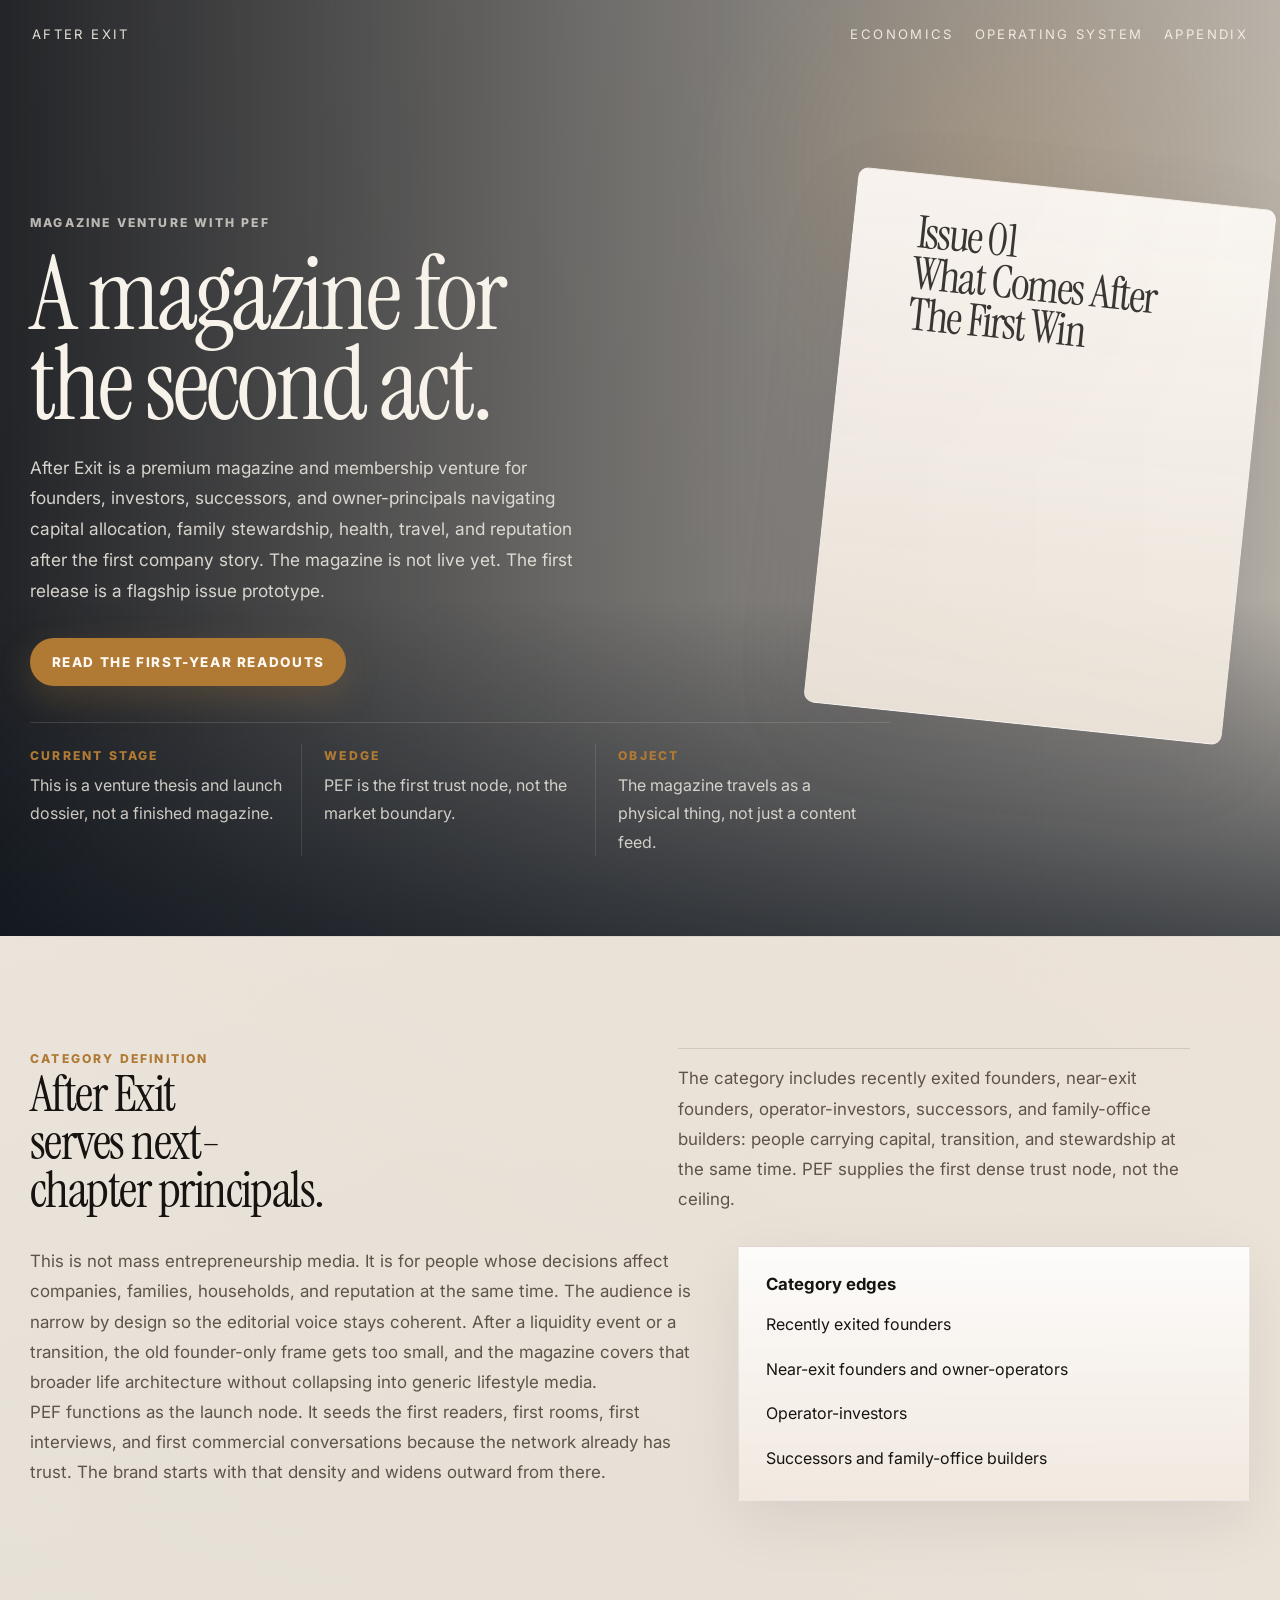
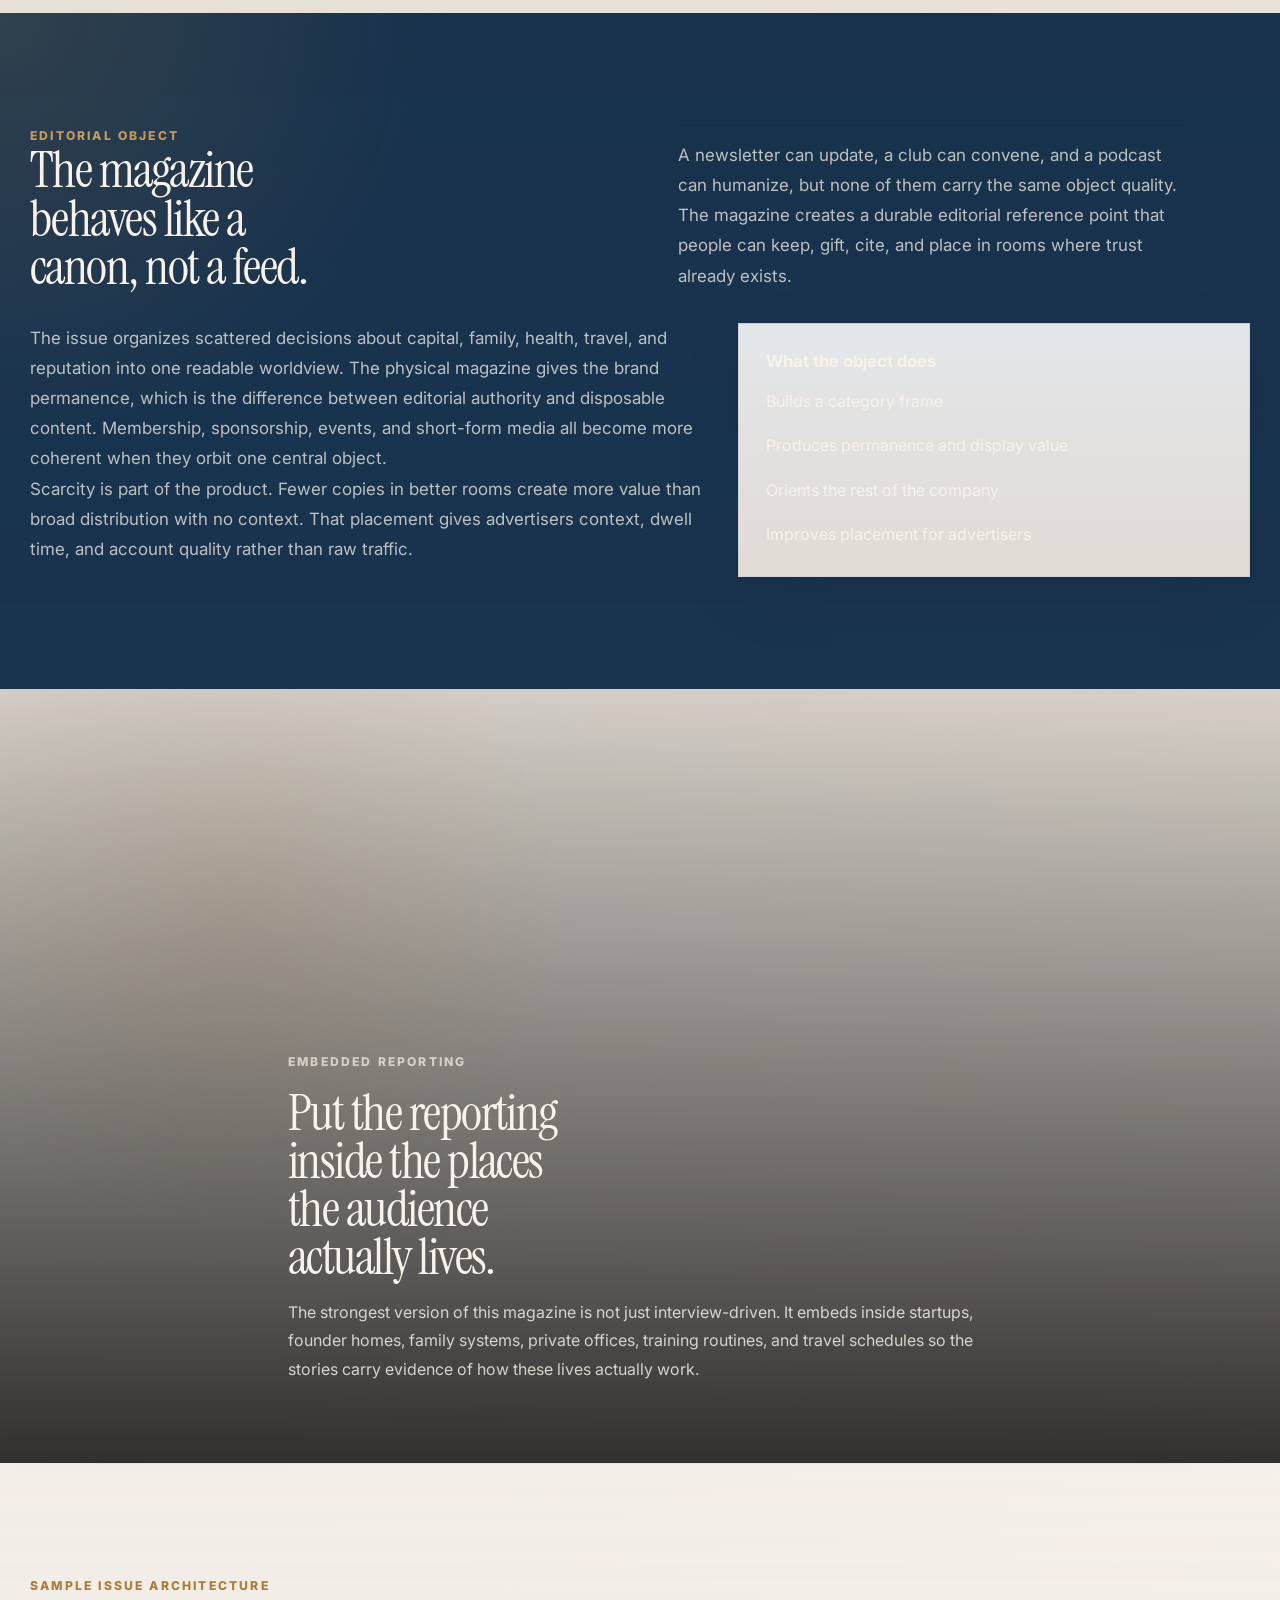
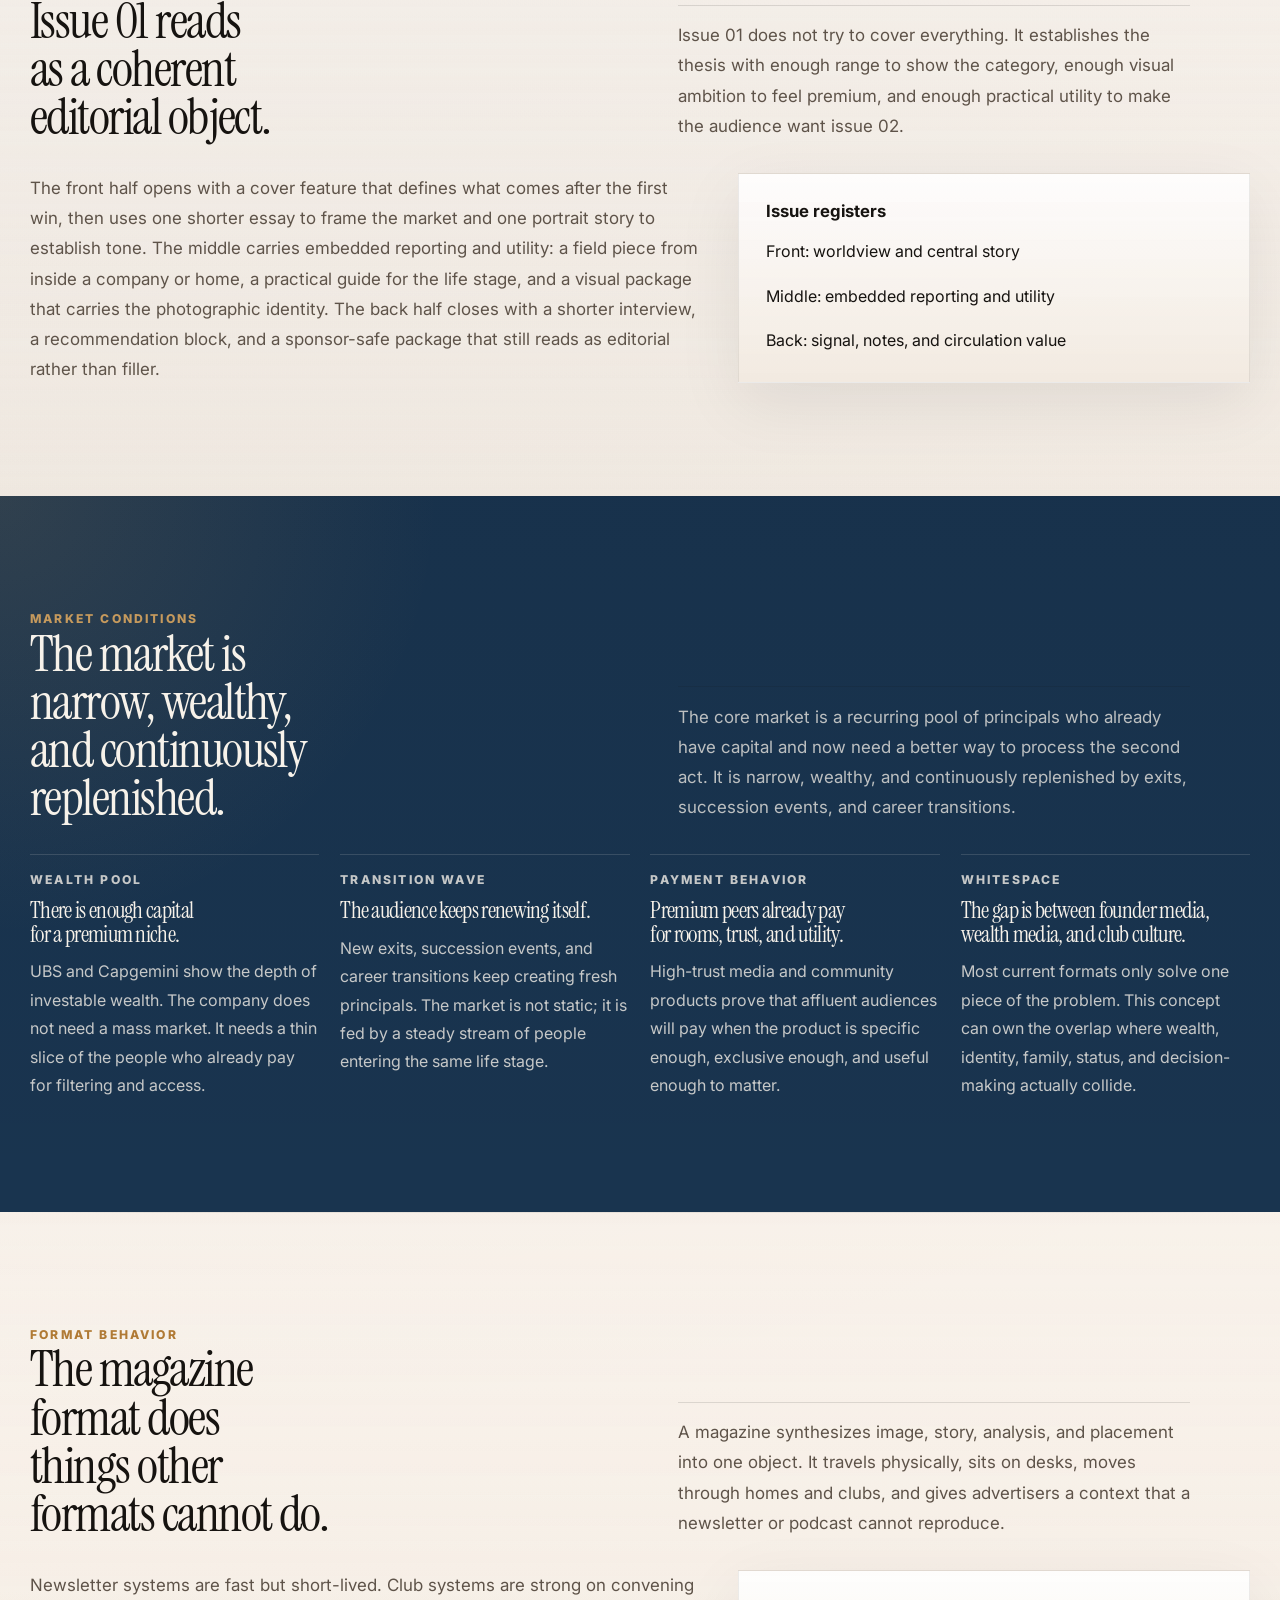
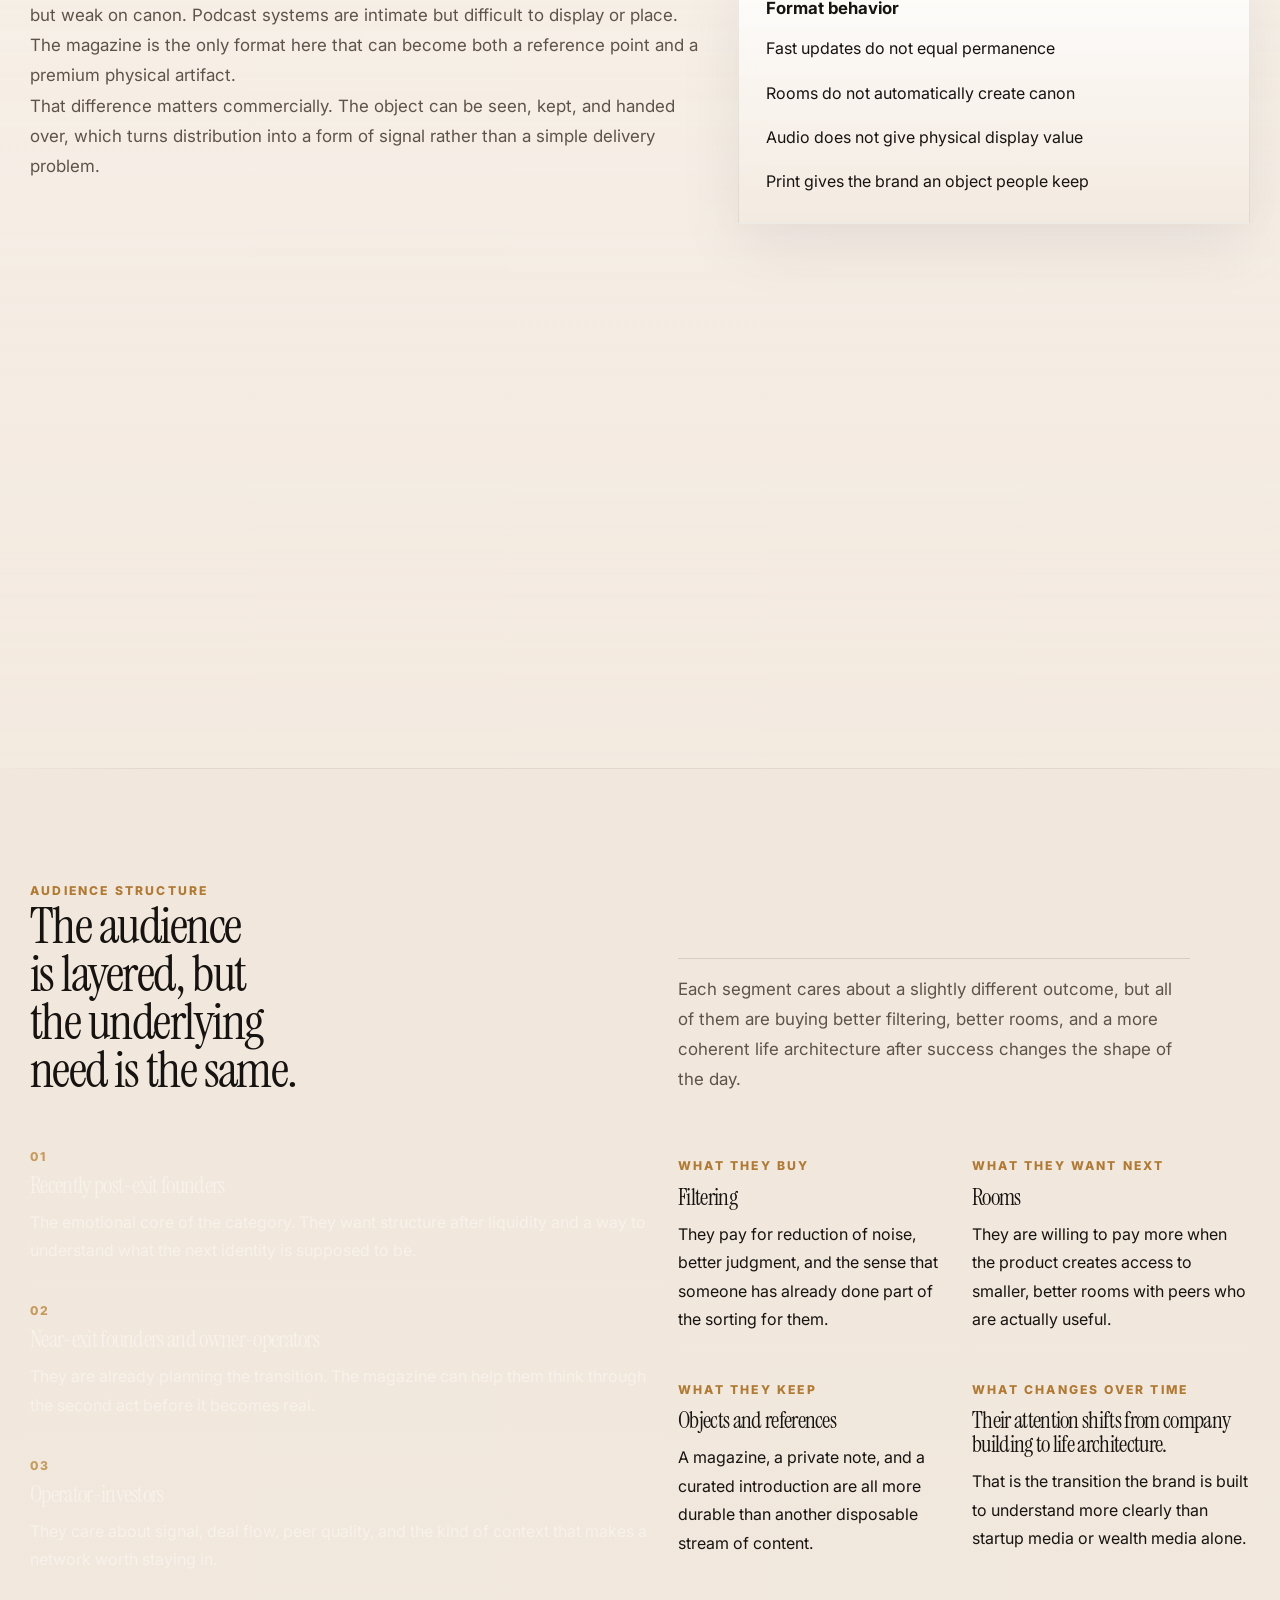
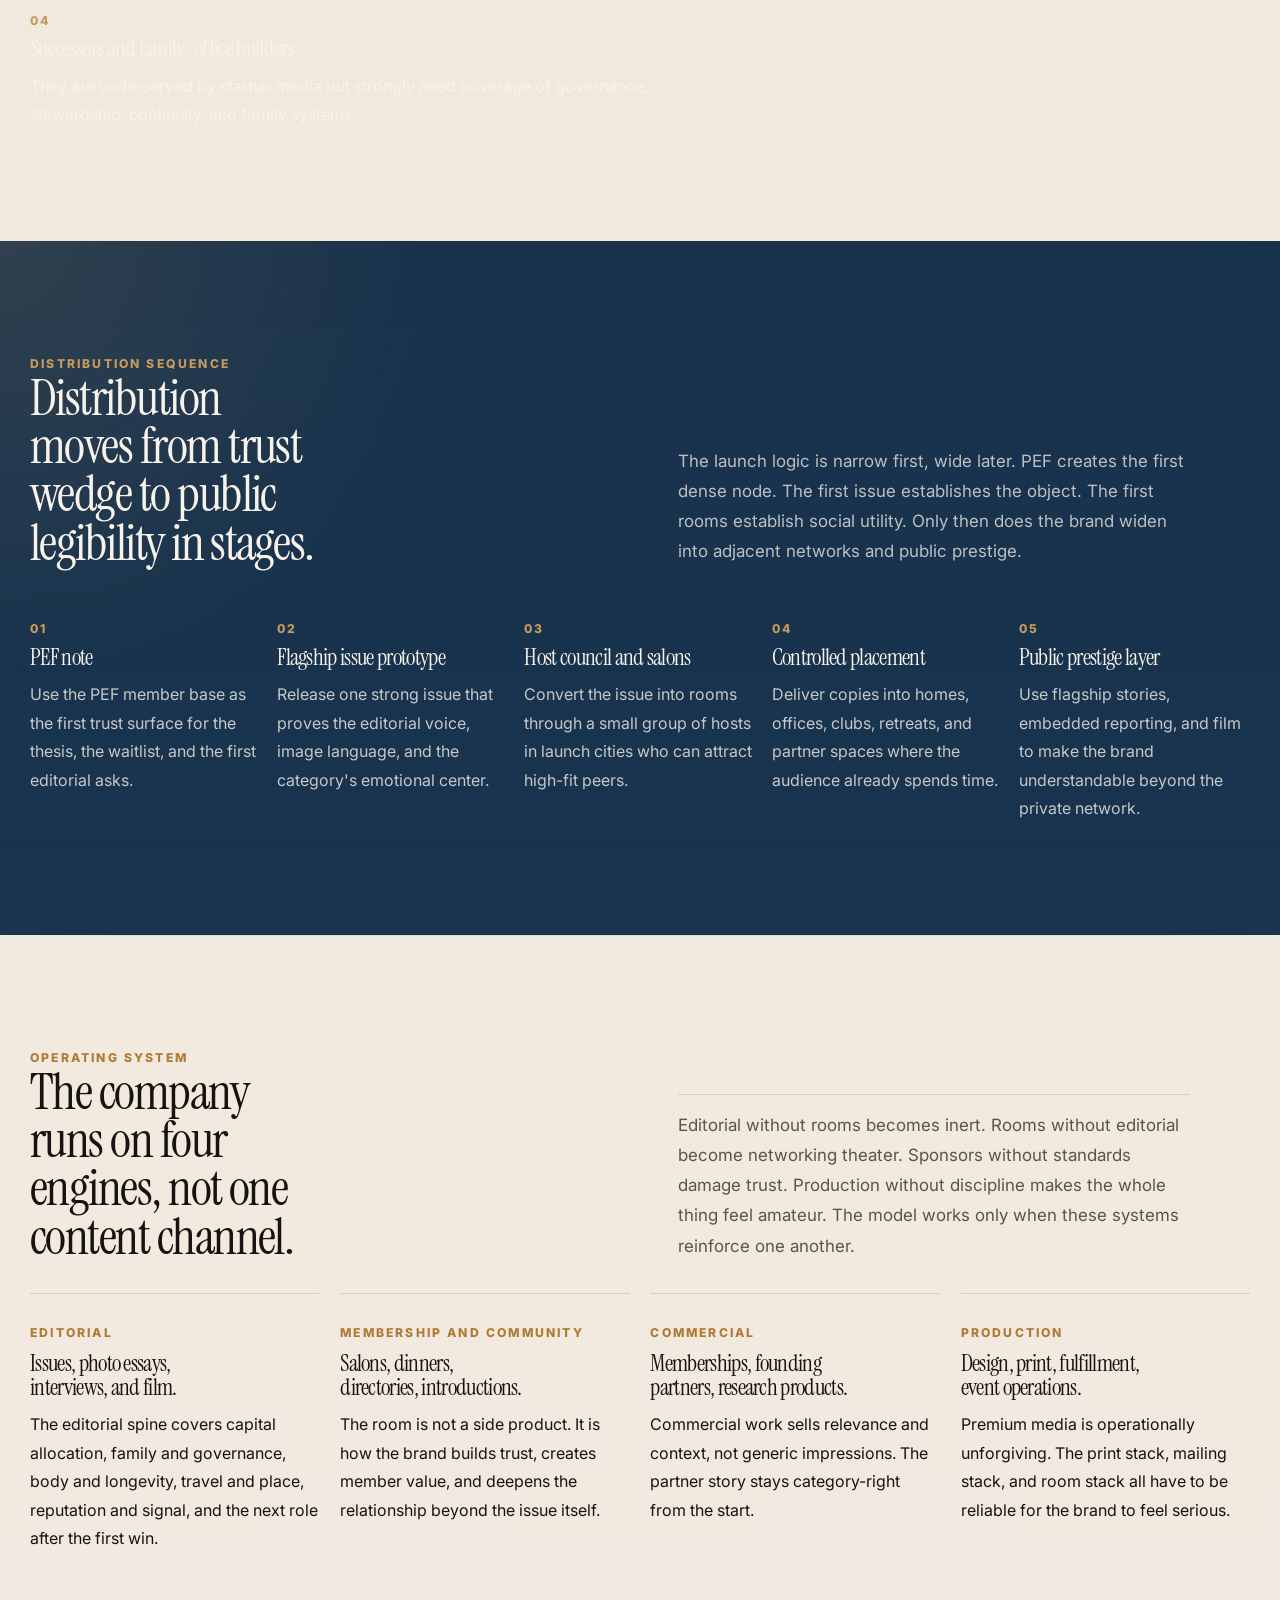
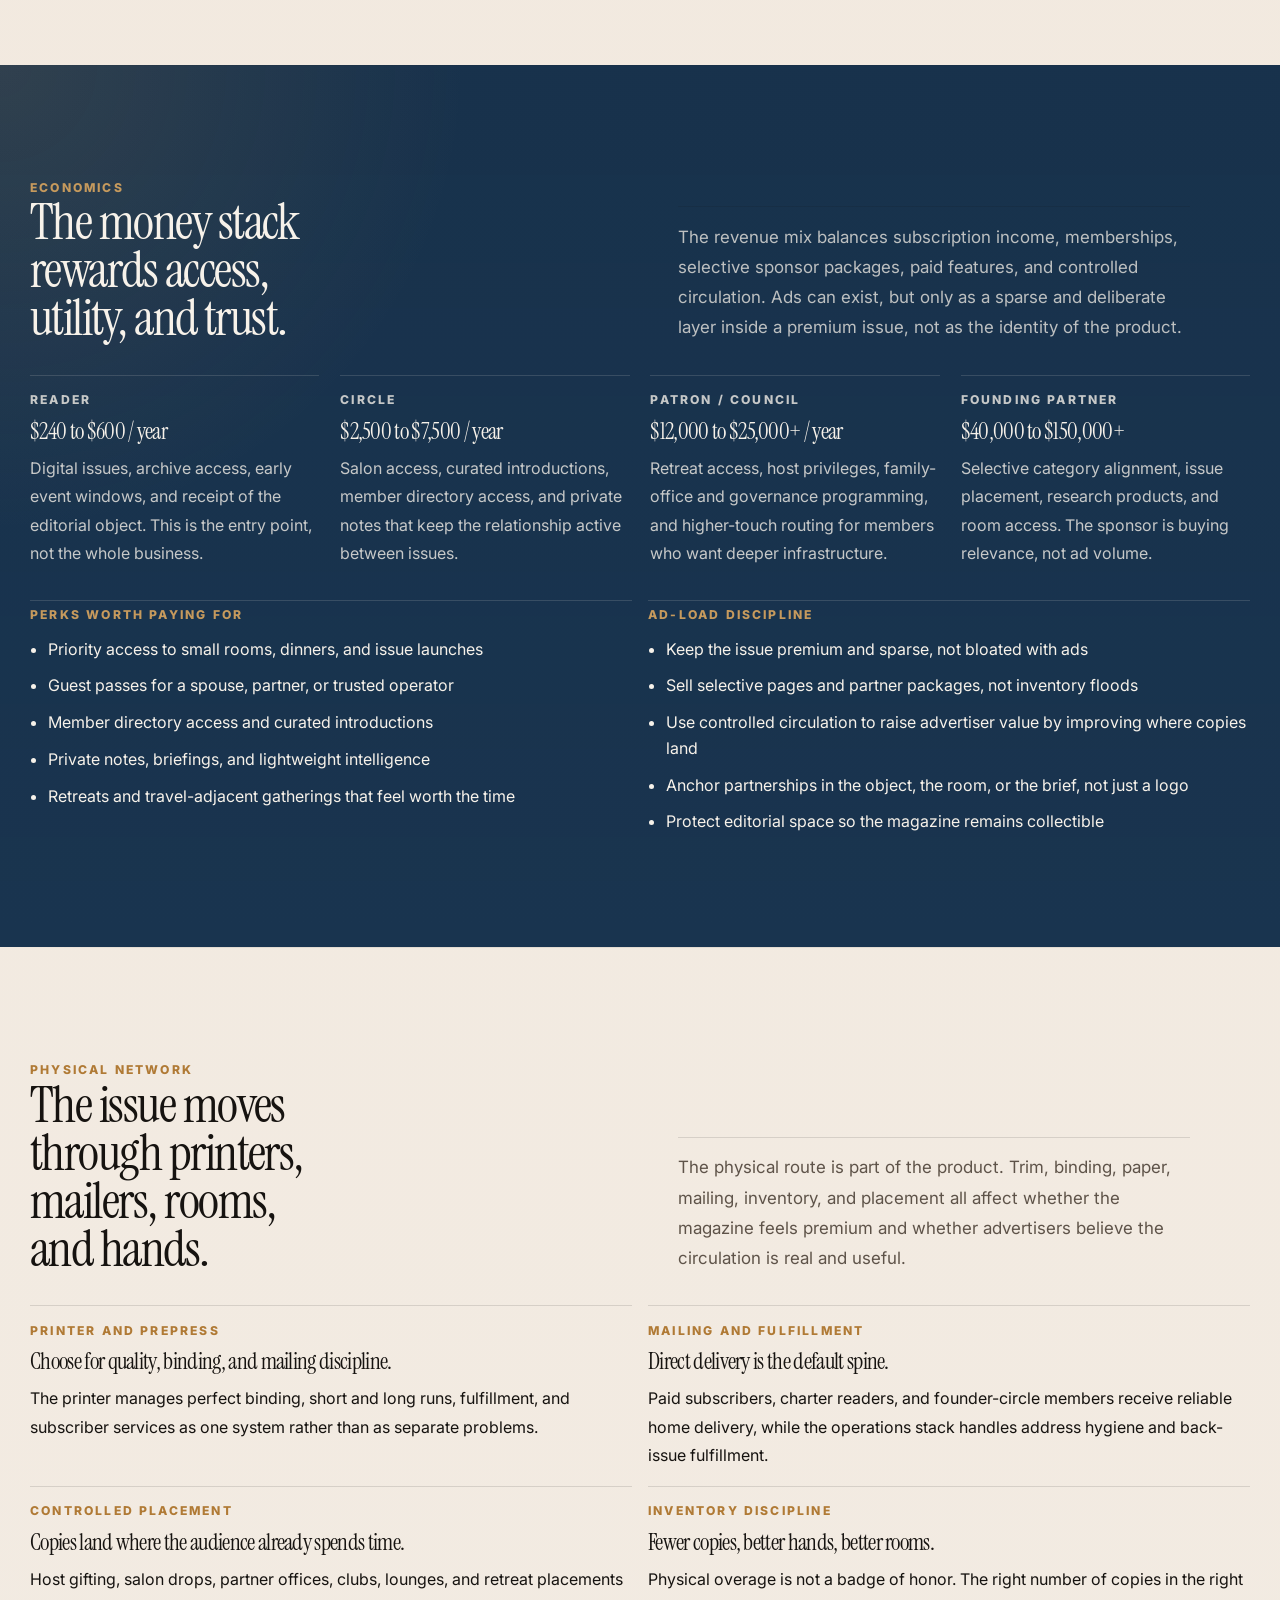
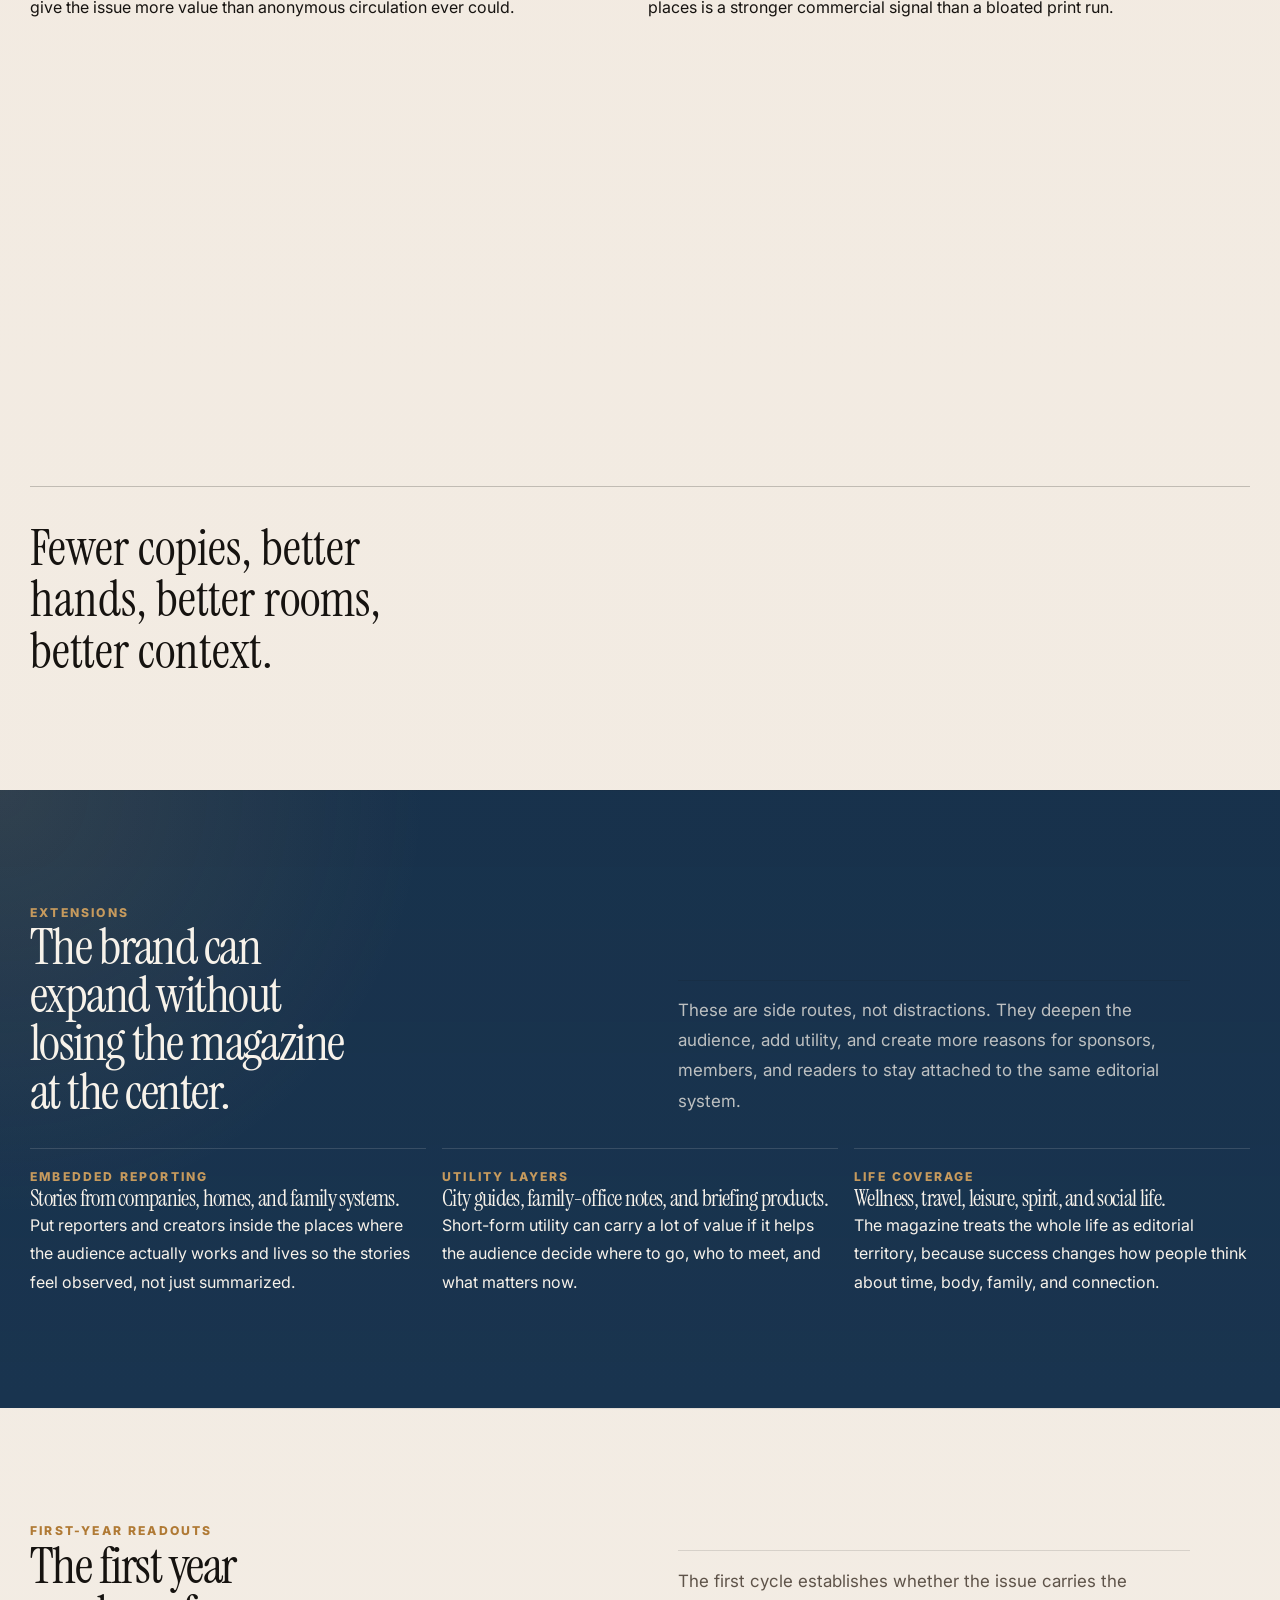
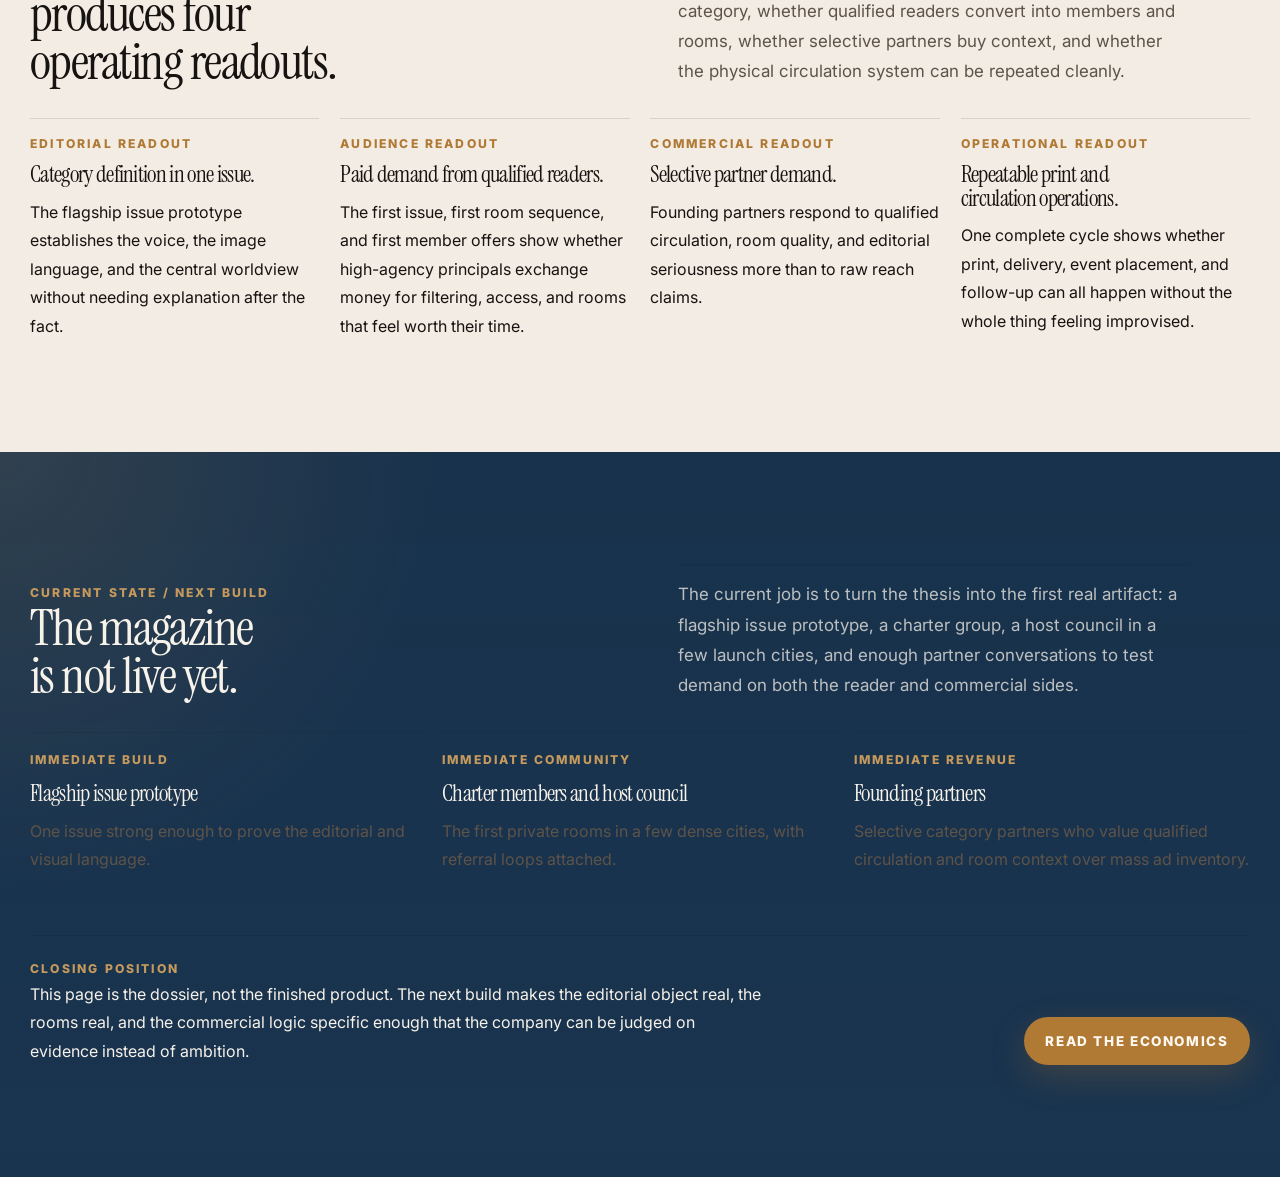
==== commit b70d82ad: "Rewrite site as venture dossier page set" ====
--- a/site/index.html
+++ b/site/index.html
@@ -4,7 +4,7 @@
 <meta charset="UTF-8">
 <meta name="viewport" content="width=device-width, initial-scale=1.0">
 <title>After Exit | Venture Dossier</title>
-<meta name="description" content="A long-form venture dossier for a magazine in formation with PEF, designed for founders, investors, successors, and owner-principals moving into the second act.">
+<meta name="description" content="After Exit is a magazine venture in formation with PEF, built for founders, investors, successors, and owner-principals in the second act.">
 <link rel="preconnect" href="https://fonts.googleapis.com">
 <link rel="preconnect" href="https://fonts.gstatic.com" crossorigin>
 <link href="https://fonts.googleapis.com/css2?family=Instrument+Serif:ital@0;1&amp;family=Inter:wght@400;500;600;700;800;900&amp;display=swap" rel="stylesheet">
@@ -14,328 +14,275 @@
   <header class="site-header">
     <a class="brand" href="index.html">After Exit</a>
     <nav class="site-nav">
-      <a href="deep-dives.html">Business Case</a>
-      <a href="source.html">Model</a>
-      <a href="appendix.html">Sources</a>
+      <a href="deep-dives.html">Economics</a>
+      <a href="source.html">Operating System</a>
+      <a href="appendix.html">Appendix</a>
     </nav>
   </header>
 
   <main>
     <section class="hero hero-venture">
       <div class="hero-content">
-        <p class="eyebrow">A Magazine Venture In Formation With PEF</p>
-        <h1>A magazine for what comes after the first win.</h1>
-        <p class="hero-copy">After Exit is being built as a premium magazine and membership company for founders, investors, successors, and owner-principals navigating capital, family, health, status, and the second act after creation. The magazine does not exist yet. This page is the launch thesis.</p>
+        <p class="eyebrow">Magazine Venture With PEF</p>
+        <h1>A magazine for the second act.</h1>
+        <p class="hero-copy">After Exit is a premium magazine and membership venture for founders, investors, successors, and owner-principals navigating capital allocation, family stewardship, health, travel, and reputation after the first company story. The magazine is not live yet. The first release is a flagship issue prototype.</p>
         <div class="hero-actions">
-          <a class="button button-primary" href="deep-dives.html">Read The Full Business Case</a>
+          <a class="button button-primary" href="#first-year-readouts">Read The First-Year Readouts</a>
         </div>
         <div class="hero-facts">
           <div>
             <span class="card-kicker">Current Stage</span>
-            <p>Not a live magazine yet. The immediate build is a flagship issue prototype, a charter group, and the first commercial partners.</p>
-          </div>
-          <div>
-            <span class="card-kicker">Audience</span>
-            <p>Next-chapter principals: post-exit founders, operator-investors, successors, and family-office builders.</p>
-          </div>
-          <div>
-            <span class="card-kicker">Edge</span>
-            <p>A magazine can hold the whole life in one object and then travel through the exact rooms advertisers care about.</p>
-          </div>
-        </div>
-      </div>
-    </section>
-
-    <section class="section" id="category">
-      <div class="container">
-        <div class="lead-grid">
-          <div>
-            <p class="section-label">The Category</p>
-            <h2>This is not post-exit founder media. It is a magazine for next-chapter principals.</h2>
-          </div>
-          <p class="support">The useful category is wider than founders who have already sold. It includes people who have capital, transition, and stewardship all at once: the founder who just exited, the founder who is already mentally out, the operator-investor, the successor, and the owner-principal deciding how the second act should work.</p>
-        </div>
-        <div class="story-grid">
-          <article class="story-card">
-            <div class="story-copy">
-              <p class="card-kicker">What PEF does here</p>
-              <h3>It is the first trust node, not the market boundary.</h3>
-              <p>PEF can seed the first readers, first rooms, and first referrals because the audience already trusts the network. The launch problem is not awareness in the abstract. It is density inside the right rooms.</p>
-            </div>
-          </article>
-          <article class="story-card">
-            <div class="story-copy">
-              <p class="card-kicker">What the category needs</p>
-              <h3>A shared object that can hold capital, family, body, travel, and reputation at once.</h3>
-              <p>Startup media usually narrows to company building. Wealth media usually narrows to finance. Club culture usually narrows to access. This project only works if it owns the in-between space where all of those things overlap.</p>
-            </div>
-          </article>
-          <article class="story-card">
-            <div class="story-copy">
-              <p class="card-kicker">What the page is</p>
-              <h3>A launch thesis, not a fake magazine.</h3>
-              <p>The real product is still being built. The page should make that obvious while still showing the operating logic, the commercial logic, and the editorial logic with enough specificity that the idea feels like a business, not a prompt.</p>
-            </div>
-          </article>
+            <p>This is a venture thesis and launch dossier, not a finished magazine.</p>
+          </div>
+          <div>
+            <span class="card-kicker">Wedge</span>
+            <p>PEF is the first trust node, not the market boundary.</p>
+          </div>
+          <div>
+            <span class="card-kicker">Object</span>
+            <p>The magazine travels as a physical thing, not just a content feed.</p>
+          </div>
+        </div>
+      </div>
+    </section>
+
+    <section class="section" id="category-definition">
+      <div class="container">
+        <div class="lead-grid">
+          <div>
+            <p class="section-label">Category Definition</p>
+            <h2>After Exit serves next-chapter principals.</h2>
+          </div>
+          <p class="support">The category includes recently exited founders, near-exit founders, operator-investors, successors, and family-office builders: people carrying capital, transition, and stewardship at the same time. PEF supplies the first dense trust node, not the ceiling.</p>
+        </div>
+        <div class="split-grid">
+          <div>
+            <p class="support">This is not mass entrepreneurship media. It is for people whose decisions affect companies, families, households, and reputation at the same time. The audience is narrow by design so the editorial voice stays coherent. After a liquidity event or a transition, the old founder-only frame gets too small, and the magazine covers that broader life architecture without collapsing into generic lifestyle media.</p>
+            <p class="support">PEF functions as the launch node. It seeds the first readers, first rooms, first interviews, and first commercial conversations because the network already has trust. The brand starts with that density and widens outward from there.</p>
+          </div>
+          <div class="glass-panel">
+            <strong>Category edges</strong>
+            <p>Recently exited founders</p>
+            <p>Near-exit founders and owner-operators</p>
+            <p>Operator-investors</p>
+            <p>Successors and family-office builders</p>
+          </div>
+        </div>
+      </div>
+    </section>
+
+    <section class="section section-dark" id="editorial-object">
+      <div class="container">
+        <div class="lead-grid">
+          <div>
+            <p class="section-label">Editorial Object</p>
+            <h2>The magazine behaves like a canon, not a feed.</h2>
+          </div>
+          <p class="support">A newsletter can update, a club can convene, and a podcast can humanize, but none of them carry the same object quality. The magazine creates a durable editorial reference point that people can keep, gift, cite, and place in rooms where trust already exists.</p>
+        </div>
+        <div class="split-grid">
+          <div>
+            <p class="support">The issue organizes scattered decisions about capital, family, health, travel, and reputation into one readable worldview. The physical magazine gives the brand permanence, which is the difference between editorial authority and disposable content. Membership, sponsorship, events, and short-form media all become more coherent when they orbit one central object.</p>
+            <p class="support">Scarcity is part of the product. Fewer copies in better rooms create more value than broad distribution with no context. That placement gives advertisers context, dwell time, and account quality rather than raw traffic.</p>
+          </div>
+          <div class="glass-panel">
+            <strong>What the object does</strong>
+            <p>Builds a category frame</p>
+            <p>Produces permanence and display value</p>
+            <p>Orients the rest of the company</p>
+            <p>Improves placement for advertisers</p>
+          </div>
         </div>
       </div>
     </section>
 
     <section class="immersion immersion-room">
       <div class="immersion-copy">
-        <p class="eyebrow">The Most Ownable Story Form</p>
-        <h2>Embed inside the rooms where this audience actually lives.</h2>
-        <p>This venture should not only interview principals about their second act. It should document dinners, family systems, offices, training routines, travel patterns, deal sessions, and private rooms with enough access to make those worlds legible. That is how the magazine becomes more than commentary.</p>
-      </div>
-    </section>
-
-    <section class="section" id="issue-architecture">
+        <p class="eyebrow">Embedded Reporting</p>
+        <h2>Put the reporting inside the places the audience actually lives.</h2>
+        <p>The strongest version of this magazine is not just interview-driven. It embeds inside startups, founder homes, family systems, private offices, training routines, and travel schedules so the stories carry evidence of how these lives actually work.</p>
+      </div>
+    </section>
+
+    <section class="section" id="sample-issue-architecture">
       <div class="container">
         <div class="lead-grid">
           <div>
             <p class="section-label">Sample Issue Architecture</p>
-            <h2>The first issue needs recurring departments, not just a theme.</h2>
-          </div>
-          <p class="support">A serious magazine venture needs a repeatable editorial rhythm. The first issue should establish how the front of book, feature well, and reference sections behave so the publication can compound rather than improvise each quarter.</p>
-        </div>
-        <div class="three-up">
-          <article class="source-card">
-            <div class="source-copy">
-              <p class="card-kicker">Front of book</p>
-              <h3>Signals, objects, rooms, and field notes.</h3>
-              <p>Shorter pieces on what principals are buying, reading, hosting, changing, backing, and quietly paying attention to.</p>
-            </div>
-          </article>
-          <article class="source-card">
-            <div class="source-copy">
-              <p class="card-kicker">Feature well</p>
-              <h3>Embedded reporting and long-form profiles.</h3>
-              <p>The central stories: second-act capital, households, body systems, travel patterns, family governance, and identity after success.</p>
-            </div>
-          </article>
-          <article class="source-card">
-            <div class="source-copy">
-              <p class="card-kicker">Back of book</p>
-              <h3>Guides, frameworks, and durable references.</h3>
-              <p>City guides, family-office primers, host notes, health protocols, and other material that readers keep and return to.</p>
-            </div>
-          </article>
-        </div>
-      </div>
-    </section>
-
-    <section class="section" id="market">
-      <div class="container">
-        <div class="lead-grid">
-          <div>
-            <p class="section-label">The Business Case</p>
-            <h2>The market is narrow enough to be coherent and wealthy enough to support a real company.</h2>
-          </div>
-          <p class="support">This is not mass entrepreneurship media. The audience is a premium niche with a real ability to pay for filtering, context, rooms, and a better way to process the second act. The business case comes from depth, not scale theater.</p>
+            <h2>Issue 01 reads as a coherent editorial object.</h2>
+          </div>
+          <p class="support">Issue 01 does not try to cover everything. It establishes the thesis with enough range to show the category, enough visual ambition to feel premium, and enough practical utility to make the audience want issue 02.</p>
+        </div>
+        <div class="split-grid">
+          <div>
+            <p class="support">The front half opens with a cover feature that defines what comes after the first win, then uses one shorter essay to frame the market and one portrait story to establish tone. The middle carries embedded reporting and utility: a field piece from inside a company or home, a practical guide for the life stage, and a visual package that carries the photographic identity. The back half closes with a shorter interview, a recommendation block, and a sponsor-safe package that still reads as editorial rather than filler.</p>
+          </div>
+          <div class="glass-panel">
+            <strong>Issue registers</strong>
+            <p>Front: worldview and central story</p>
+            <p>Middle: embedded reporting and utility</p>
+            <p>Back: signal, notes, and circulation value</p>
+          </div>
+        </div>
+      </div>
+    </section>
+
+    <section class="section section-dark" id="market-conditions">
+      <div class="container">
+        <div class="lead-grid">
+          <div>
+            <p class="section-label">Market Conditions</p>
+            <h2>The market is narrow, wealthy, and continuously replenished.</h2>
+          </div>
+          <p class="support">The core market is a recurring pool of principals who already have capital and now need a better way to process the second act. It is narrow, wealthy, and continuously replenished by exits, succession events, and career transitions.</p>
         </div>
         <div class="path-grid">
           <article class="path-step">
             <p class="card-kicker">Wealth pool</p>
-            <h3>There is enough money in the room.</h3>
-            <p>UBS and Capgemini show a deep global and U.S. concentration of investable wealth. The venture does not need the whole market. It needs a thin slice of people who already pay for good filtering.</p>
+            <h3>There is enough capital for a premium niche.</h3>
+            <p>UBS and Capgemini show the depth of investable wealth. The company does not need a mass market. It needs a thin slice of the people who already pay for filtering and access.</p>
           </article>
           <article class="path-step">
             <p class="card-kicker">Transition wave</p>
-            <h3>The audience keeps replenishing itself.</h3>
-            <p>New exits, succession events, liquidity changes, and career transitions keep creating fresh principals who need a map for what happens after the first win.</p>
-          </article>
-          <article class="path-step">
-            <p class="card-kicker">Payment proof</p>
-            <h3>Premium peers already pay heavily for rooms and access.</h3>
-            <p>TIGER 21, The Information, Every, and other high-trust products show that affluent operators will pay for content only when it also buys status, clarity, or access.</p>
-          </article>
-          <article class="path-step">
-            <p class="card-kicker">Commercial fit</p>
-            <h3>Partners want qualified circulation, not raw reach.</h3>
-            <p>The advertiser case is strongest when the issue is delivered into homes, offices, lounges, salons, and retreats where principals actually spend time.</p>
-          </article>
-        </div>
-        <div class="quote-band">
-          <p>The market is real if the room is specific enough.</p>
-        </div>
-      </div>
-    </section>
-
-    <section class="section section-dark" id="magazine">
-      <div class="container">
-        <div class="lead-grid">
-          <div>
-            <p class="section-label">Why This Has To Be A Magazine</p>
-            <h2>The format edge comes before the business model.</h2>
-          </div>
-          <p class="support">A newsletter can update. A club can convene. A podcast can humanize. A magazine can synthesize the whole life, become collectible, travel physically, and give every other layer of the company a central editorial object to orbit.</p>
-        </div>
-        <div class="compare-grid">
-          <article class="compare-card">
-            <div class="compare-copy">
-              <p class="card-kicker">Newsletter</p>
-              <h3>Fast, but disposable.</h3>
-              <p>Useful for updates, not for building a canon. It can move quickly, but it does not naturally become an object people keep, gift, or display.</p>
-            </div>
-          </article>
-          <article class="compare-card">
-            <div class="compare-copy">
-              <p class="card-kicker">Club</p>
-              <h3>Strong on rooms, weak on memory.</h3>
-              <p>It can gather the right people, but without a central publication it becomes hard to explain, hard to cite, and hard to spread beyond the room itself.</p>
-            </div>
-          </article>
-          <article class="compare-card">
-            <div class="compare-copy">
-              <p class="card-kicker">Podcast</p>
-              <h3>Intimate, but ephemeral.</h3>
-              <p>It is good for tone and intimacy, but it does not travel as a physical object, and it does not create the same premium display value for partners.</p>
-            </div>
-          </article>
-          <article class="compare-card">
-            <div class="compare-copy">
-              <p class="card-kicker">Magazine</p>
-              <h3>The canonical object.</h3>
-              <p>It can hold image, story, taste, and analysis in one place; circulate into high-value rooms; and create ad inventory with real context and dwell time.</p>
-            </div>
-          </article>
+            <h3>The audience keeps renewing itself.</h3>
+            <p>New exits, succession events, and career transitions keep creating fresh principals. The market is not static; it is fed by a steady stream of people entering the same life stage.</p>
+          </article>
+          <article class="path-step">
+            <p class="card-kicker">Payment behavior</p>
+            <h3>Premium peers already pay for rooms, trust, and utility.</h3>
+            <p>High-trust media and community products prove that affluent audiences will pay when the product is specific enough, exclusive enough, and useful enough to matter.</p>
+          </article>
+          <article class="path-step">
+            <p class="card-kicker">Whitespace</p>
+            <h3>The gap is between founder media, wealth media, and club culture.</h3>
+            <p>Most current formats only solve one piece of the problem. This concept can own the overlap where wealth, identity, family, status, and decision-making actually collide.</p>
+          </article>
+        </div>
+      </div>
+    </section>
+
+    <section class="section" id="format-behavior">
+      <div class="container">
+        <div class="lead-grid">
+          <div>
+            <p class="section-label">Format Behavior</p>
+            <h2>The magazine format does things other formats cannot do.</h2>
+          </div>
+          <p class="support">A magazine synthesizes image, story, analysis, and placement into one object. It travels physically, sits on desks, moves through homes and clubs, and gives advertisers a context that a newsletter or podcast cannot reproduce.</p>
+        </div>
+        <div class="split-grid">
+          <div>
+            <p class="support">Newsletter systems are fast but short-lived. Club systems are strong on convening but weak on canon. Podcast systems are intimate but difficult to display or place. The magazine is the only format here that can become both a reference point and a premium physical artifact.</p>
+            <p class="support">That difference matters commercially. The object can be seen, kept, and handed over, which turns distribution into a form of signal rather than a simple delivery problem.</p>
+          </div>
+          <div class="glass-panel">
+            <strong>Format behavior</strong>
+            <p>Fast updates do not equal permanence</p>
+            <p>Rooms do not automatically create canon</p>
+            <p>Audio does not give physical display value</p>
+            <p>Print gives the brand an object people keep</p>
+          </div>
         </div>
         <div class="image-triptych">
           <div class="story-photo photo-office"></div>
           <div class="story-photo photo-home"></div>
           <div class="story-photo photo-health"></div>
         </div>
-        <div class="quote-band">
-          <p>The company gets bigger when the object can be seen, kept, and handed across a table.</p>
-        </div>
-      </div>
-    </section>
-
-    <section class="section" id="audience">
-      <div class="container">
-        <div class="lead-grid">
-          <div>
-            <p class="section-label">Why This Audience Matters</p>
-            <h2>Narrow enough to be coherent, wealthy enough to support a real company.</h2>
-          </div>
-          <p class="support">This is not mass entrepreneurship media. The target is next-chapter principals: people with capital, status, transition, and high willingness to pay for better information, better rooms, and better filtering. They care about where money goes, who they become next, and how to spend time with more intention.</p>
+      </div>
+    </section>
+
+    <section class="section" id="audience-structure">
+      <div class="container">
+        <div class="lead-grid">
+          <div>
+            <p class="section-label">Audience Structure</p>
+            <h2>The audience is layered, but the underlying need is the same.</h2>
+          </div>
+          <p class="support">Each segment cares about a slightly different outcome, but all of them are buying better filtering, better rooms, and a more coherent life architecture after success changes the shape of the day.</p>
         </div>
         <div class="audience-proof-grid">
           <div class="audience-column">
             <article class="audience-item">
               <span>01</span>
               <h3>Recently post-exit founders</h3>
-              <p>The emotional core and clearest fit with PEF. They want structure after liquidity, not more founder mythology.</p>
+              <p>The emotional core of the category. They want structure after liquidity and a way to understand what the next identity is supposed to be.</p>
             </article>
             <article class="audience-item">
               <span>02</span>
               <h3>Near-exit founders and owner-operators</h3>
-              <p>People already designing the transition before it is official. They need a preview of the second act before they leave the table.</p>
+              <p>They are already planning the transition. The magazine can help them think through the second act before it becomes real.</p>
             </article>
             <article class="audience-item">
               <span>03</span>
-              <h3>Operator-investors and principals</h3>
-              <p>Allocators with operating DNA, social reach, and commercial usefulness. They care about signal, deal flow, and peer quality.</p>
+              <h3>Operator-investors</h3>
+              <p>They care about signal, deal flow, peer quality, and the kind of context that makes a network worth staying in.</p>
             </article>
             <article class="audience-item">
               <span>04</span>
               <h3>Successors and family-office builders</h3>
-              <p>A valuable audience underserved by startup and investor media. They care about governance, family systems, stewardship, and the invisible work of continuity.</p>
+              <p>They are underserved by startup media but strongly need coverage of governance, stewardship, continuity, and family systems.</p>
             </article>
           </div>
           <div class="proof-column">
             <article class="proof-item">
-              <p class="card-kicker">Wealth pool</p>
-              <h3>52M</h3>
-              <p>UBS reported roughly 52 million everyday millionaires globally on June 18, 2025.</p>
+              <p class="card-kicker">What they buy</p>
+              <h3>Filtering</h3>
+              <p>They pay for reduction of noise, better judgment, and the sense that someone has already done part of the sorting for them.</p>
             </article>
             <article class="proof-item">
-              <p class="card-kicker">U.S. depth</p>
-              <h3>7.9M</h3>
-              <p>Capgemini reported 7.9 million high-net-worth individuals in the U.S. on June 4, 2025.</p>
+              <p class="card-kicker">What they want next</p>
+              <h3>Rooms</h3>
+              <p>They are willing to pay more when the product creates access to smaller, better rooms with peers who are actually useful.</p>
             </article>
             <article class="proof-item">
-              <p class="card-kicker">New supply</p>
-              <h3>1,057</h3>
-              <p>NVCA / PitchBook tracked 2025 U.S. venture exits across 995 acquisitions and 62 IPOs.</p>
+              <p class="card-kicker">What they keep</p>
+              <h3>Objects and references</h3>
+              <p>A magazine, a private note, and a curated introduction are all more durable than another disposable stream of content.</p>
             </article>
             <article class="proof-item">
-              <p class="card-kicker">Payment proof</p>
-              <h3>$34k</h3>
-              <p>TIGER 21 proves this audience already pays heavily for rooms, peers, and structured trust.</p>
-            </article>
-          </div>
-        </div>
-      </div>
-    </section>
-
-    <section class="section section-dark" id="gtm">
-      <div class="container">
-        <div class="lead-grid">
-          <div>
-            <p class="section-label">How It Gets To Market</p>
-            <h2>PEF is the first dense network, not the permanent boundary.</h2>
-          </div>
-          <p class="support">The launch sequence is deliberately narrow at the start: use PEF to create trust, release a flagship issue prototype, convene the first rooms, then widen into adjacent networks and public prestige once the object is real.</p>
+              <p class="card-kicker">What changes over time</p>
+              <h3>Their attention shifts from company building to life architecture.</h3>
+              <p>That is the transition the brand is built to understand more clearly than startup media or wealth media alone.</p>
+            </article>
+          </div>
+        </div>
+      </div>
+    </section>
+
+    <section class="section section-dark" id="distribution-sequence">
+      <div class="container">
+        <div class="lead-grid">
+          <div>
+            <p class="section-label">Distribution Sequence</p>
+            <h2>Distribution moves from trust wedge to public legibility in stages.</h2>
+          </div>
+          <p class="support">The launch logic is narrow first, wide later. PEF creates the first dense node. The first issue establishes the object. The first rooms establish social utility. Only then does the brand widen into adjacent networks and public prestige.</p>
         </div>
         <div class="process-grid">
           <article class="process-step">
             <span>01</span>
             <h3>PEF note</h3>
-            <p>Announce the thesis to the first dense trust node, and use that node to identify the first readers, hosts, and sponsors.</p>
+            <p>Use the PEF member base as the first trust surface for the thesis, the waitlist, and the first editorial asks.</p>
           </article>
           <article class="process-step">
             <span>02</span>
             <h3>Flagship issue prototype</h3>
-            <p>Make one compelling object that proves image language, editorial range, and the category's emotional center.</p>
+            <p>Release one strong issue that proves the editorial voice, image language, and the category's emotional center.</p>
           </article>
           <article class="process-step">
             <span>03</span>
             <h3>Host council and salons</h3>
-            <p>Turn the issue into rooms: small dinners, invite-only salons, and launch-city gatherings that can produce referrals.</p>
+            <p>Convert the issue into rooms through a small group of hosts in launch cities who can attract high-fit peers.</p>
           </article>
           <article class="process-step">
             <span>04</span>
-            <h3>Adjacent network expansion</h3>
-            <p>Move outward into operator-investors, successors, family office builders, private-bank-adjacent circles, and high-trust referral ecosystems.</p>
+            <h3>Controlled placement</h3>
+            <p>Deliver copies into homes, offices, clubs, retreats, and partner spaces where the audience already spends time.</p>
           </article>
           <article class="process-step">
             <span>05</span>
             <h3>Public prestige layer</h3>
-            <p>Use flagship stories, films, and issue packages to make the brand legible beyond the private network without flattening it.</p>
-          </article>
-        </div>
-        <div class="quote-band">
-          <p>Trust wedge first. Editorial object second. Rooms third. Public prestige after the thing is real.</p>
-        </div>
-        <div class="compare-grid">
-          <article class="compare-card">
-            <div class="compare-copy">
-              <p class="card-kicker">Months 0-3</p>
-              <h3>Issue prototype, charter list, partner brief.</h3>
-              <p>The first quarter is about making the object legible and testing whether readers, hosts, and partners respond to the same artifact.</p>
-            </div>
-          </article>
-          <article class="compare-card">
-            <div class="compare-copy">
-              <p class="card-kicker">Months 3-6</p>
-              <h3>First launch-city salons and controlled distribution.</h3>
-              <p>The second phase builds room density in a small number of cities and starts to observe repeat attendance, referrals, and partner interest.</p>
-            </div>
-          </article>
-          <article class="compare-card">
-            <div class="compare-copy">
-              <p class="card-kicker">Months 6-12</p>
-              <h3>Membership conversion and adjacent network expansion.</h3>
-              <p>The later phase tests whether the audience broadens beyond the first room without losing coherence or trust density.</p>
-            </div>
-          </article>
-          <article class="compare-card">
-            <div class="compare-copy">
-              <p class="card-kicker">Launch geographies</p>
-              <h3>New York, Miami / Palm Beach, Austin.</h3>
-              <p>Those cities are the clearest early candidates for founder density, operator-investor overlap, and hospitality-grade room culture.</p>
-            </div>
+            <p>Use flagship stories, embedded reporting, and film to make the brand understandable beyond the private network.</p>
           </article>
         </div>
       </div>
@@ -346,89 +293,59 @@
         <div class="lead-grid">
           <div>
             <p class="section-label">Operating System</p>
-            <h2>The company has to run as four coordinated engines.</h2>
-          </div>
-          <p class="support">If any engine is weak, the whole thing degrades: editorial without rooms becomes inert, rooms without editorial become networking theater, sponsors without standards break trust, and production without discipline makes the company feel amateur.</p>
+            <h2>The company runs on four engines, not one content channel.</h2>
+          </div>
+          <p class="support">Editorial without rooms becomes inert. Rooms without editorial become networking theater. Sponsors without standards damage trust. Production without discipline makes the whole thing feel amateur. The model works only when these systems reinforce one another.</p>
         </div>
         <div class="engine-grid">
           <article class="engine-card">
             <p class="card-kicker">Editorial</p>
-            <h3>Issues, photo essays, films, interviews</h3>
-            <p>The editorial spine should be built around capital allocation, family and governance, body and longevity, travel and place, reputation and signal, and the next role after the first win.</p>
+            <h3>Issues, photo essays, interviews, and film.</h3>
+            <p>The editorial spine covers capital allocation, family and governance, body and longevity, travel and place, reputation and signal, and the next role after the first win.</p>
           </article>
           <article class="engine-card">
             <p class="card-kicker">Membership and community</p>
-            <h3>Salons, dinners, directory, introductions</h3>
-            <p>The room is not decoration. It is how the brand builds trust, captures insight, and creates the sort of member utility high-agency principals actually pay for.</p>
+            <h3>Salons, dinners, directories, introductions.</h3>
+            <p>The room is not a side product. It is how the brand builds trust, creates member value, and deepens the relationship beyond the issue itself.</p>
           </article>
           <article class="engine-card">
-            <p class="card-kicker">Commercial and partnerships</p>
-            <h3>Memberships, founding partners, research products</h3>
-            <p>Commercial work should sell access to a qualified audience and a controlled physical object, not generic impressions. The partner story has to be category-right from the start.</p>
+            <p class="card-kicker">Commercial</p>
+            <h3>Memberships, founding partners, research products.</h3>
+            <p>Commercial work sells relevance and context, not generic impressions. The partner story stays category-right from the start.</p>
           </article>
           <article class="engine-card">
-            <p class="card-kicker">Production and operations</p>
-            <h3>Design, print, fulfillment, event operations</h3>
-            <p>The company only feels premium if production is exacting. That means discipline in the print stack, mailing stack, guest list stack, and follow-up stack.</p>
-          </article>
-        </div>
-        <div class="compare-grid">
-          <article class="compare-card">
-            <div class="compare-copy">
-              <p class="card-kicker">Core team</p>
-              <h3>Editorial lead, creative lead, operator, revenue lead.</h3>
-              <p>The internal team should stay small at first and own editorial standards, room standards, partner standards, and production cadence.</p>
-            </div>
-          </article>
-          <article class="compare-card">
-            <div class="compare-copy">
-              <p class="card-kicker">Flexible bench</p>
-              <h3>Photographers, filmmakers, editors, and event labor.</h3>
-              <p>Specialist production work can remain distributed until issue volume and city density justify permanent internal hiring.</p>
-            </div>
-          </article>
-          <article class="compare-card">
-            <div class="compare-copy">
-              <p class="card-kicker">Cadence</p>
-              <h3>Quarterly issues, monthly room moments, weekly light signals.</h3>
-              <p>The publication should not become feed media, but it still needs enough between-issue rhythm to stay socially present.</p>
-            </div>
-          </article>
-          <article class="compare-card">
-            <div class="compare-copy">
-              <p class="card-kicker">Workflow</p>
-              <h3>Editorial close, print close, issue drop, room cycle, reporting.</h3>
-              <p>Every issue needs an operating loop that can be trusted by readers, members, sponsors, printers, and hosts at the same time.</p>
-            </div>
-          </article>
-        </div>
-      </div>
-    </section>
-
-    <section class="section section-dark" id="revenue">
-      <div class="container">
-        <div class="lead-grid">
-          <div>
-            <p class="section-label">Revenue Model And Perks</p>
-            <h2>Price the company for access, utility, and trust, not for volume.</h2>
-          </div>
-          <p class="support">The revenue mix should balance subscription income, memberships, selective sponsor packages, paid features, and controlled circulation. The magazine stays premium when ads are scarce and useful rather than abundant and loud.</p>
+            <p class="card-kicker">Production</p>
+            <h3>Design, print, fulfillment, event operations.</h3>
+            <p>Premium media is operationally unforgiving. The print stack, mailing stack, and room stack all have to be reliable for the brand to feel serious.</p>
+          </article>
+        </div>
+      </div>
+    </section>
+
+    <section class="section section-dark" id="economics">
+      <div class="container">
+        <div class="lead-grid">
+          <div>
+            <p class="section-label">Economics</p>
+            <h2>The money stack rewards access, utility, and trust.</h2>
+          </div>
+          <p class="support">The revenue mix balances subscription income, memberships, selective sponsor packages, paid features, and controlled circulation. Ads can exist, but only as a sparse and deliberate layer inside a premium issue, not as the identity of the product.</p>
         </div>
         <div class="ladder-grid">
           <article class="tier-card">
             <p class="card-kicker">Reader</p>
             <h3>$240 to $600 / year</h3>
-            <p>Digital issues, archive access, early event windows, and the right to receive the editorial object. This is the entry point, not the whole business.</p>
+            <p>Digital issues, archive access, early event windows, and receipt of the editorial object. This is the entry point, not the whole business.</p>
           </article>
           <article class="tier-card">
             <p class="card-kicker">Circle</p>
             <h3>$2,500 to $7,500 / year</h3>
-            <p>Salon access, curated introductions, member directory access, private notes, and a reason to stay close to the brand between issues.</p>
+            <p>Salon access, curated introductions, member directory access, and private notes that keep the relationship active between issues.</p>
           </article>
           <article class="tier-card">
             <p class="card-kicker">Patron / Council</p>
             <h3>$12,000 to $25,000+ / year</h3>
-            <p>Retreat access, host privileges, family-office and governance programming, and higher-touch routing for the members who want deeper infrastructure.</p>
+            <p>Retreat access, host privileges, family-office and governance programming, and higher-touch routing for members who want deeper infrastructure.</p>
           </article>
           <article class="tier-card">
             <p class="card-kicker">Founding Partner</p>
@@ -438,7 +355,7 @@
         </div>
         <div class="perk-grid">
           <article class="perk-panel">
-            <p class="card-kicker">Perks people actually care about</p>
+            <p class="card-kicker">Perks worth paying for</p>
             <ul>
               <li>Priority access to small rooms, dinners, and issue launches</li>
               <li>Guest passes for a spouse, partner, or trusted operator</li>
@@ -458,69 +375,44 @@
             </ul>
           </article>
         </div>
-        <div class="compare-grid">
-          <article class="compare-card">
-            <div class="compare-copy">
-              <p class="card-kicker">Year one economics</p>
-              <h3>Partner revenue and charter access will matter early.</h3>
-              <p>Pure reader revenue is unlikely to carry the first year. The near-term mix is more likely to be founding partners, charter memberships, and room-linked income.</p>
-            </div>
-          </article>
-          <article class="compare-card">
-            <div class="compare-copy">
-              <p class="card-kicker">Year two logic</p>
-              <h3>Membership depth and circulation products get stronger after proof.</h3>
-              <p>Once the issue cadence and room network are credible, reader and member retention become more meaningful and controlled-distribution products become easier to sell.</p>
-            </div>
-          </article>
-          <article class="compare-card">
-            <div class="compare-copy">
-              <p class="card-kicker">Best-fit categories</p>
-              <h3>Wealth, governance, health, travel, hospitality.</h3>
-              <p>The most natural partner categories map directly to the real spending and decision profile of the readership.</p>
-            </div>
-          </article>
-          <article class="compare-card">
-            <div class="compare-copy">
-              <p class="card-kicker">Failure mode</p>
-              <h3>Too many ads, too early, for the wrong brands.</h3>
-              <p>The fastest way to break the object is to make it look like a generic luxury catalog before the audience trust is earned.</p>
-            </div>
-          </article>
-        </div>
-      </div>
-    </section>
-
-    <section class="section" id="irl-supply-chain">
-      <div class="container">
-        <div class="lead-grid">
-          <div>
-            <p class="section-label">Physical Supply Chain</p>
-            <h2>To be real, the magazine has to move through printers, mailers, rooms, and hands.</h2>
-          </div>
-          <p class="support">The physical stack is part of the product logic: format choice, print quality, paper, trim, prepress, mailing, controlled placement, and inventory discipline all affect how premium the magazine feels and how valuable it is to advertisers.</p>
+      </div>
+    </section>
+
+    <section class="section" id="physical-network">
+      <div class="container">
+        <div class="lead-grid">
+          <div>
+            <p class="section-label">Physical Network</p>
+            <h2>The issue moves through printers, mailers, rooms, and hands.</h2>
+          </div>
+          <p class="support">The physical route is part of the product. Trim, binding, paper, mailing, inventory, and placement all affect whether the magazine feels premium and whether advertisers believe the circulation is real and useful.</p>
         </div>
         <div class="package-grid">
           <article class="package-item">
-            <p class="card-kicker">Format and cadence</p>
-            <h3>Quarterly flagship issues, with smaller supplements when needed.</h3>
-            <p>A quarterly rhythm keeps the magazine eligible for periodical-style operations while still allowing each issue to feel like an object worth keeping.</p>
+            <p class="card-kicker">Printer and prepress</p>
+            <h3>Choose for quality, binding, and mailing discipline.</h3>
+            <p>The printer manages perfect binding, short and long runs, fulfillment, and subscriber services as one system rather than as separate problems.</p>
           </article>
           <article class="package-item">
-            <p class="card-kicker">Prepress and printer selection</p>
-            <h3>Choose for color, binding, mailing, and fulfillment discipline.</h3>
-            <p>The printer should be able to manage perfect binding, short and long runs, co-mail, fulfillment, and subscriber services as one system rather than as separate problems.</p>
+            <p class="card-kicker">Mailing and fulfillment</p>
+            <h3>Direct delivery is the default spine.</h3>
+            <p>Paid subscribers, charter readers, and founder-circle members receive reliable home delivery, while the operations stack handles address hygiene and back-issue fulfillment.</p>
           </article>
           <article class="package-item">
-            <p class="card-kicker">Distribution</p>
-            <h3>Direct delivery, host gifting, event drops, and selective placements.</h3>
-            <p>Copies should land in homes, offices, lounges, retreats, partner spaces, and private rooms where the audience actually spends time. That placement is part of the media value.</p>
+            <p class="card-kicker">Controlled placement</p>
+            <h3>Copies land where the audience already spends time.</h3>
+            <p>Host gifting, salon drops, partner offices, clubs, lounges, and retreat placements give the issue more value than anonymous circulation ever could.</p>
           </article>
           <article class="package-item">
-            <p class="card-kicker">Advertiser logic</p>
-            <h3>Advertisers buy context, dwell time, and account quality.</h3>
-            <p>A quiet issue on a founder's desk or in a private lounge is more valuable than broad undifferentiated reach. The point is qualified circulation, not inflated impression theater.</p>
-          </article>
+            <p class="card-kicker">Inventory discipline</p>
+            <h3>Fewer copies, better hands, better rooms.</h3>
+            <p>Physical overage is not a badge of honor. The right number of copies in the right places is a stronger commercial signal than a bloated print run.</p>
+          </article>
+        </div>
+        <div class="image-triptych">
+          <div class="story-photo photo-office"></div>
+          <div class="story-photo photo-home"></div>
+          <div class="story-photo photo-health"></div>
         </div>
         <div class="quote-band">
           <p>Fewer copies, better hands, better rooms, better context.</p>
@@ -528,99 +420,83 @@
       </div>
     </section>
 
-    <section class="immersion immersion-print">
-      <div class="immersion-copy">
-        <p class="eyebrow">What Physical Circulation Changes</p>
-        <h2>The issue has to travel like a premium object, not an email.</h2>
-        <p>In the right homes and rooms, a copy becomes a signal, a gift, a prompt, and a conversation starter. That is why the print system matters: the physical route is part of the product, not a distribution afterthought.</p>
-      </div>
-    </section>
-
-    <section class="section section-dark" id="side-quests">
-      <div class="container">
-        <div class="lead-grid">
-          <div>
-            <p class="section-label">Side Quests</p>
-            <h2>The magazine can branch into useful adjacent products without losing the main object.</h2>
-          </div>
-          <p class="support">These are not random extras. They are ways to deepen the audience, create more material for sponsors, and make the brand feel like a living system instead of a single publication.</p>
+    <section class="section section-dark" id="extensions">
+      <div class="container">
+        <div class="lead-grid">
+          <div>
+            <p class="section-label">Extensions</p>
+            <h2>The brand can expand without losing the magazine at the center.</h2>
+          </div>
+          <p class="support">These are side routes, not distractions. They deepen the audience, add utility, and create more reasons for sponsors, members, and readers to stay attached to the same editorial system.</p>
         </div>
         <div class="three-up">
           <article class="story-card">
             <div class="story-copy">
               <p class="card-kicker">Embedded reporting</p>
-              <h3>Put the story inside companies and lives.</h3>
-              <p>Embed reporters or creators in startups, family businesses, founder homes, private offices, and transition moments so the stories feel observed rather than summarized.</p>
+              <h3>Stories from companies, homes, and family systems.</h3>
+              <p>Put reporters and creators inside the places where the audience actually works and lives so the stories feel observed, not just summarized.</p>
             </div>
           </article>
           <article class="story-card">
             <div class="story-copy">
-              <p class="card-kicker">Life architecture</p>
-              <h3>Turn wellness, travel, leisure, and family into real editorial territory.</h3>
-              <p>Write the audience's life the way the audience actually lives it: training, recovery, spirit, marriage, parenting, dinners, trips, and the social work of staying connected.</p>
+              <p class="card-kicker">Utility layers</p>
+              <h3>City guides, family-office notes, and briefing products.</h3>
+              <p>Short-form utility can carry a lot of value if it helps the audience decide where to go, who to meet, and what matters now.</p>
             </div>
           </article>
           <article class="story-card">
             <div class="story-copy">
-              <p class="card-kicker">Utility products</p>
-              <h3>Create city guides, family-office notes, and briefings.</h3>
-              <p>Shorter formats can carry practical value: where to go, who to meet, what to read, what to notice, and what questions matter now. That kind of utility makes the paid layers stronger.</p>
+              <p class="card-kicker">Life coverage</p>
+              <h3>Wellness, travel, leisure, spirit, and social life.</h3>
+            <p>The magazine treats the whole life as editorial territory, because success changes how people think about time, body, family, and connection.</p>
             </div>
           </article>
         </div>
       </div>
     </section>
 
-    <section class="section" id="research">
-      <div class="container">
-        <div class="lead-grid">
-          <div>
-            <p class="section-label">Research Spine</p>
-            <h2>The page is grounded in real market, media, and production research.</h2>
-          </div>
-          <p class="support">The thesis draws on UBS, Capgemini, NVCA / PitchBook, Yale, The Information, Every, TIGER 21, Semafor, Soho House, Kinfolk, Monocle, USPS, AAM, Sheridan, and Walsworth. That mix matters because the project is part wealth media, part membership, part print operation, and part premium distribution system.</p>
-        </div>
-        <div class="source-grid">
-          <article class="source-card">
-            <div class="source-copy">
-              <p class="card-kicker">Audience and wealth</p>
-              <h3>There is enough capital and enough transition.</h3>
-              <p>UBS, Capgemini, Yale, and NVCA / PitchBook justify the audience size and the renewal of the category through exits, succession, and liquidity events.</p>
-            </div>
-          </article>
-          <article class="source-card">
-            <div class="source-copy">
-              <p class="card-kicker">Media benchmarks</p>
-              <h3>The model sits between magazine, membership, and private-access media.</h3>
-              <p>Every, The Information, Puck, Semafor, Kinfolk, Monocle, and Soho House show that the audience will pay when media also buys access, identity, or utility.</p>
-            </div>
-          </article>
-          <article class="source-card">
-            <div class="source-copy">
-              <p class="card-kicker">Operating reality</p>
-              <h3>Print, mailing, and controlled circulation are first-order concerns.</h3>
-              <p>USPS, AAM, Sheridan, and Walsworth make clear that the physical issue has its own economics and logistics, and that those details are part of the business case.</p>
-            </div>
-          </article>
-          <article class="source-card">
-            <div class="source-copy">
-              <p class="card-kicker">What this means</p>
-              <h3>The company should act like a system, not a site.</h3>
-              <p>The output is not just articles. It is stories, rooms, image sets, issue packages, partner briefs, and a physical object that can move through the exact environments the audience already trusts.</p>
-            </div>
-          </article>
-        </div>
-      </div>
-    </section>
-
-    <section class="section section-dark" id="next-step">
-      <div class="container">
-        <div class="lead-grid">
-          <div>
-            <p class="section-label">Immediate Next Steps</p>
-            <h2>Move from thesis into a real first artifact, a charter group, and a few partner conversations.</h2>
-          </div>
-          <p class="support">The work now is to prove demand on both sides of the business without pretending the magazine already exists. Build the first issue, form the first room, and make the first commercial asks specific enough to test real interest.</p>
+    <section class="section" id="first-year-readouts">
+      <div class="container">
+        <div class="lead-grid">
+          <div>
+            <p class="section-label">First-Year Readouts</p>
+            <h2>The first year produces four operating readouts.</h2>
+          </div>
+          <p class="support">The first cycle establishes whether the issue carries the category, whether qualified readers convert into members and rooms, whether selective partners buy context, and whether the physical circulation system can be repeated cleanly.</p>
+        </div>
+        <div class="path-grid">
+          <article class="path-step">
+            <p class="card-kicker">Editorial readout</p>
+            <h3>Category definition in one issue.</h3>
+            <p>The flagship issue prototype establishes the voice, the image language, and the central worldview without needing explanation after the fact.</p>
+          </article>
+          <article class="path-step">
+            <p class="card-kicker">Audience readout</p>
+            <h3>Paid demand from qualified readers.</h3>
+            <p>The first issue, first room sequence, and first member offers show whether high-agency principals exchange money for filtering, access, and rooms that feel worth their time.</p>
+          </article>
+          <article class="path-step">
+            <p class="card-kicker">Commercial readout</p>
+            <h3>Selective partner demand.</h3>
+            <p>Founding partners respond to qualified circulation, room quality, and editorial seriousness more than to raw reach claims.</p>
+          </article>
+          <article class="path-step">
+            <p class="card-kicker">Operational readout</p>
+            <h3>Repeatable print and circulation operations.</h3>
+            <p>One complete cycle shows whether print, delivery, event placement, and follow-up can all happen without the whole thing feeling improvised.</p>
+          </article>
+        </div>
+      </div>
+    </section>
+
+    <section class="section section-dark" id="current-state">
+      <div class="container">
+        <div class="lead-grid">
+          <div>
+            <p class="section-label">Current State / Next Build</p>
+            <h2>The magazine is not live yet.</h2>
+          </div>
+          <p class="support">The current job is to turn the thesis into the first real artifact: a flagship issue prototype, a charter group, a host council in a few launch cities, and enough partner conversations to test demand on both the reader and commercial sides.</p>
         </div>
         <div class="next-step-grid">
           <article class="next-step-panel">
@@ -631,7 +507,7 @@
           <article class="next-step-panel">
             <p class="card-kicker">Immediate community</p>
             <h3>Charter members and host council</h3>
-            <p>The first private rooms in dense cities, with referral loops attached.</p>
+            <p>The first private rooms in a few dense cities, with referral loops attached.</p>
           </article>
           <article class="next-step-panel">
             <p class="card-kicker">Immediate revenue</p>
@@ -641,11 +517,11 @@
         </div>
         <div class="research-band">
           <div>
-            <p class="section-label">Final CTA</p>
-            <p>Use the dossier to understand the thesis, then move into the supporting business case and source base when you want the full detail.</p>
+            <p class="section-label">Closing Position</p>
+            <p>This page is the dossier, not the finished product. The next build makes the editorial object real, the rooms real, and the commercial logic specific enough that the company can be judged on evidence instead of ambition.</p>
           </div>
           <div class="cta-row">
-            <a class="button button-primary" href="deep-dives.html">Read The Full Business Case</a>
+            <a class="button button-primary" href="deep-dives.html">Read The Economics</a>
           </div>
         </div>
       </div>
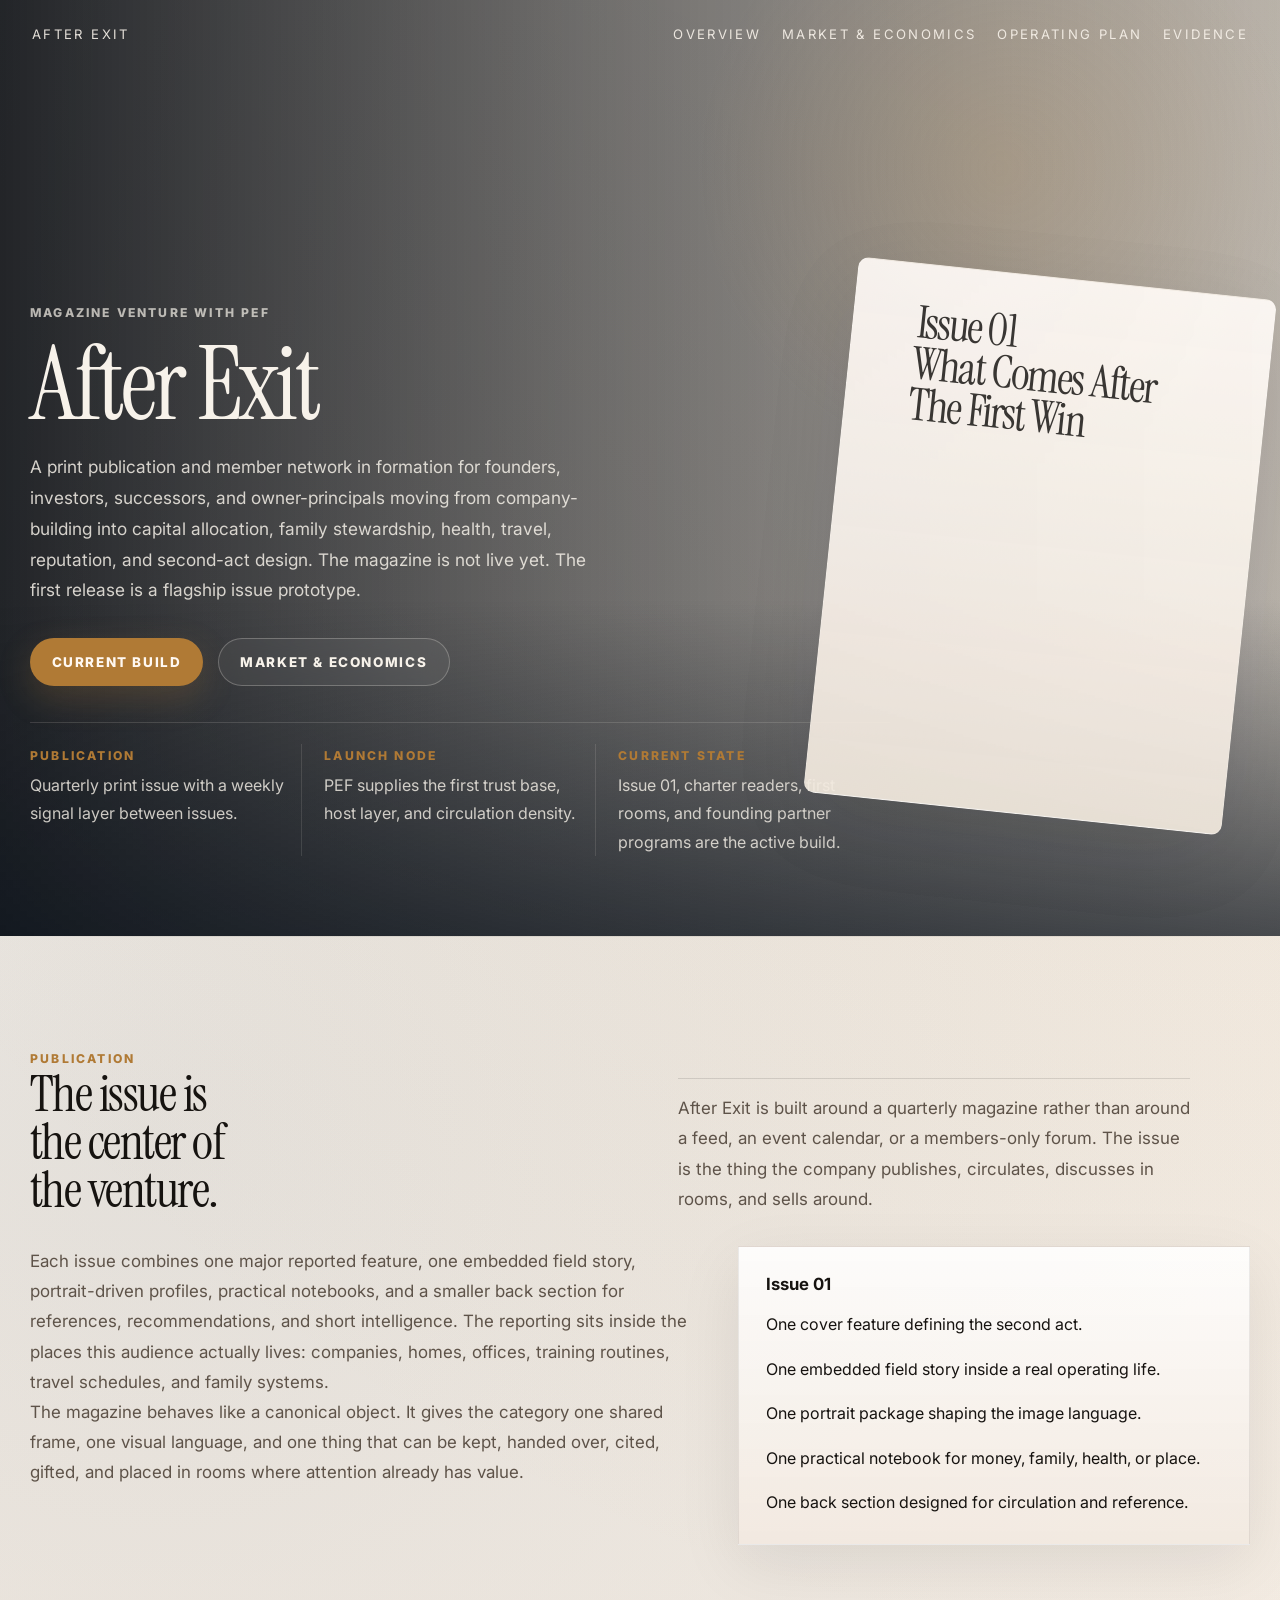
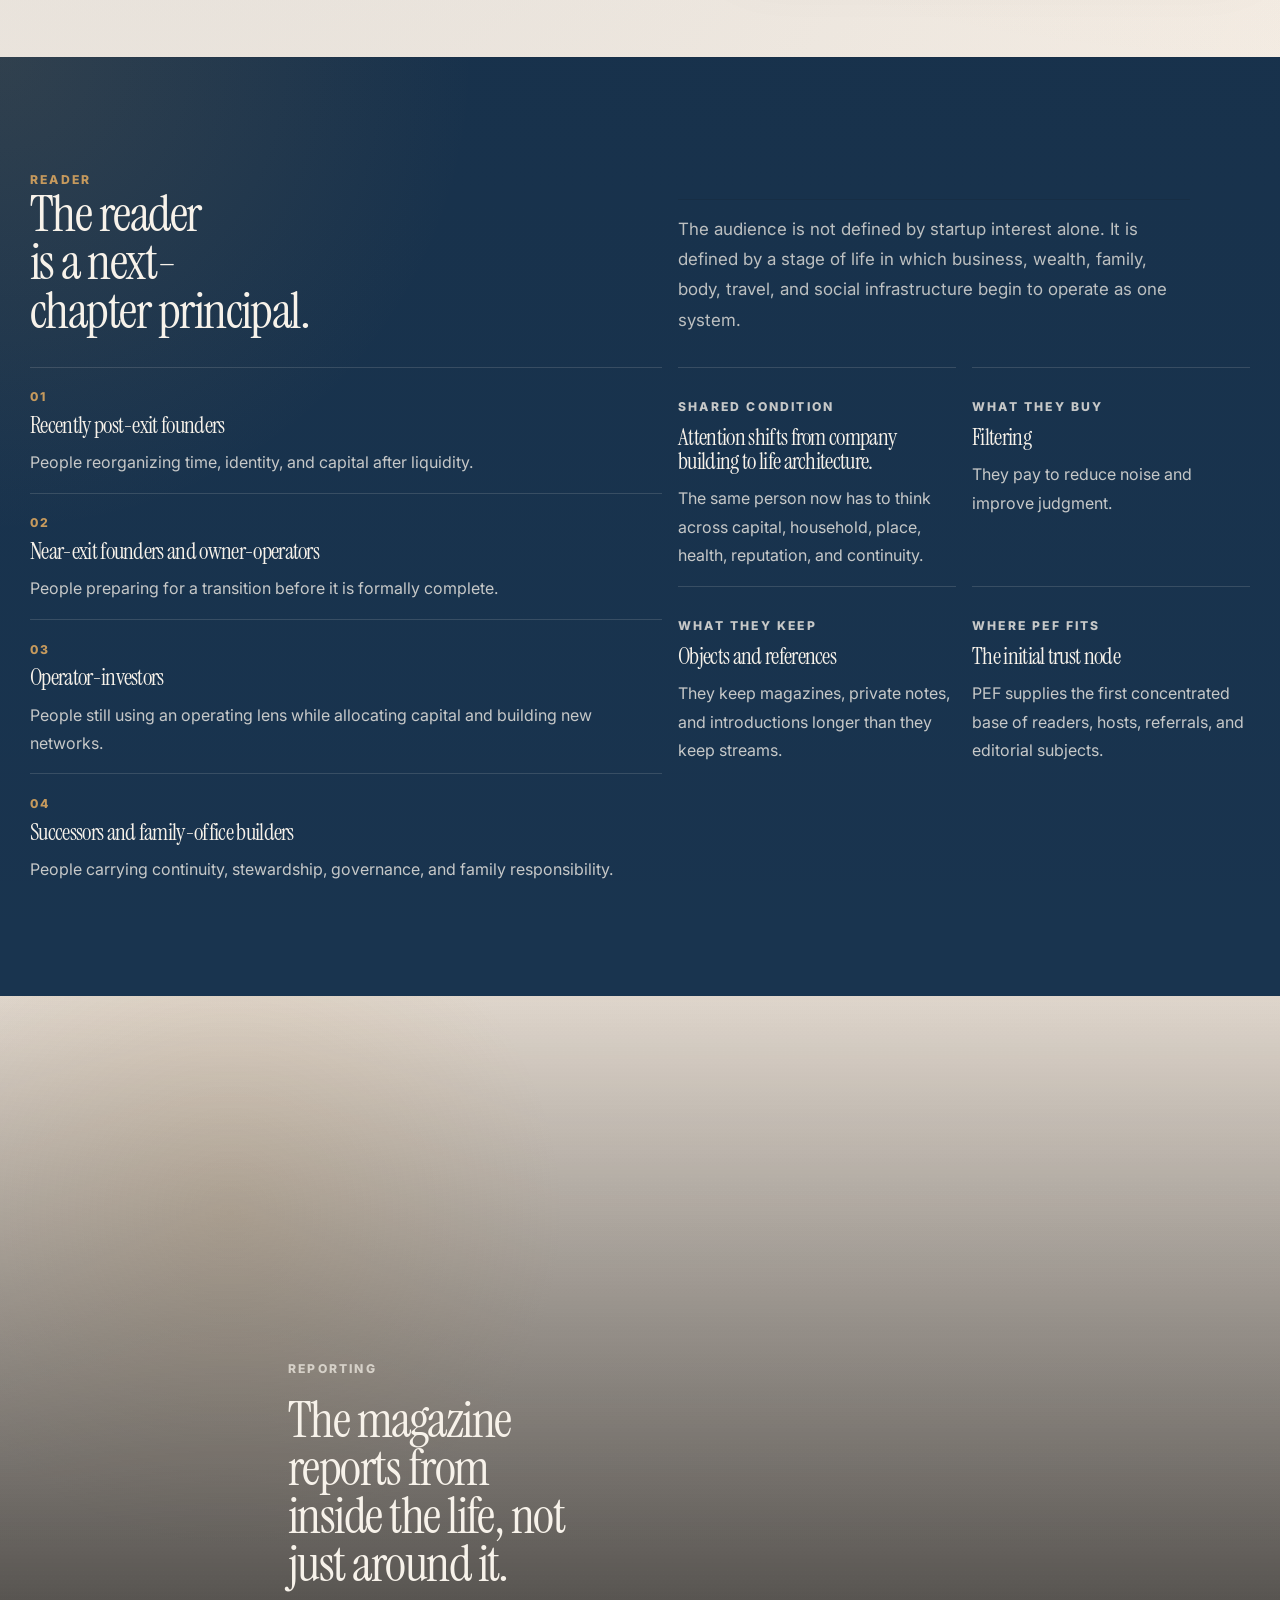
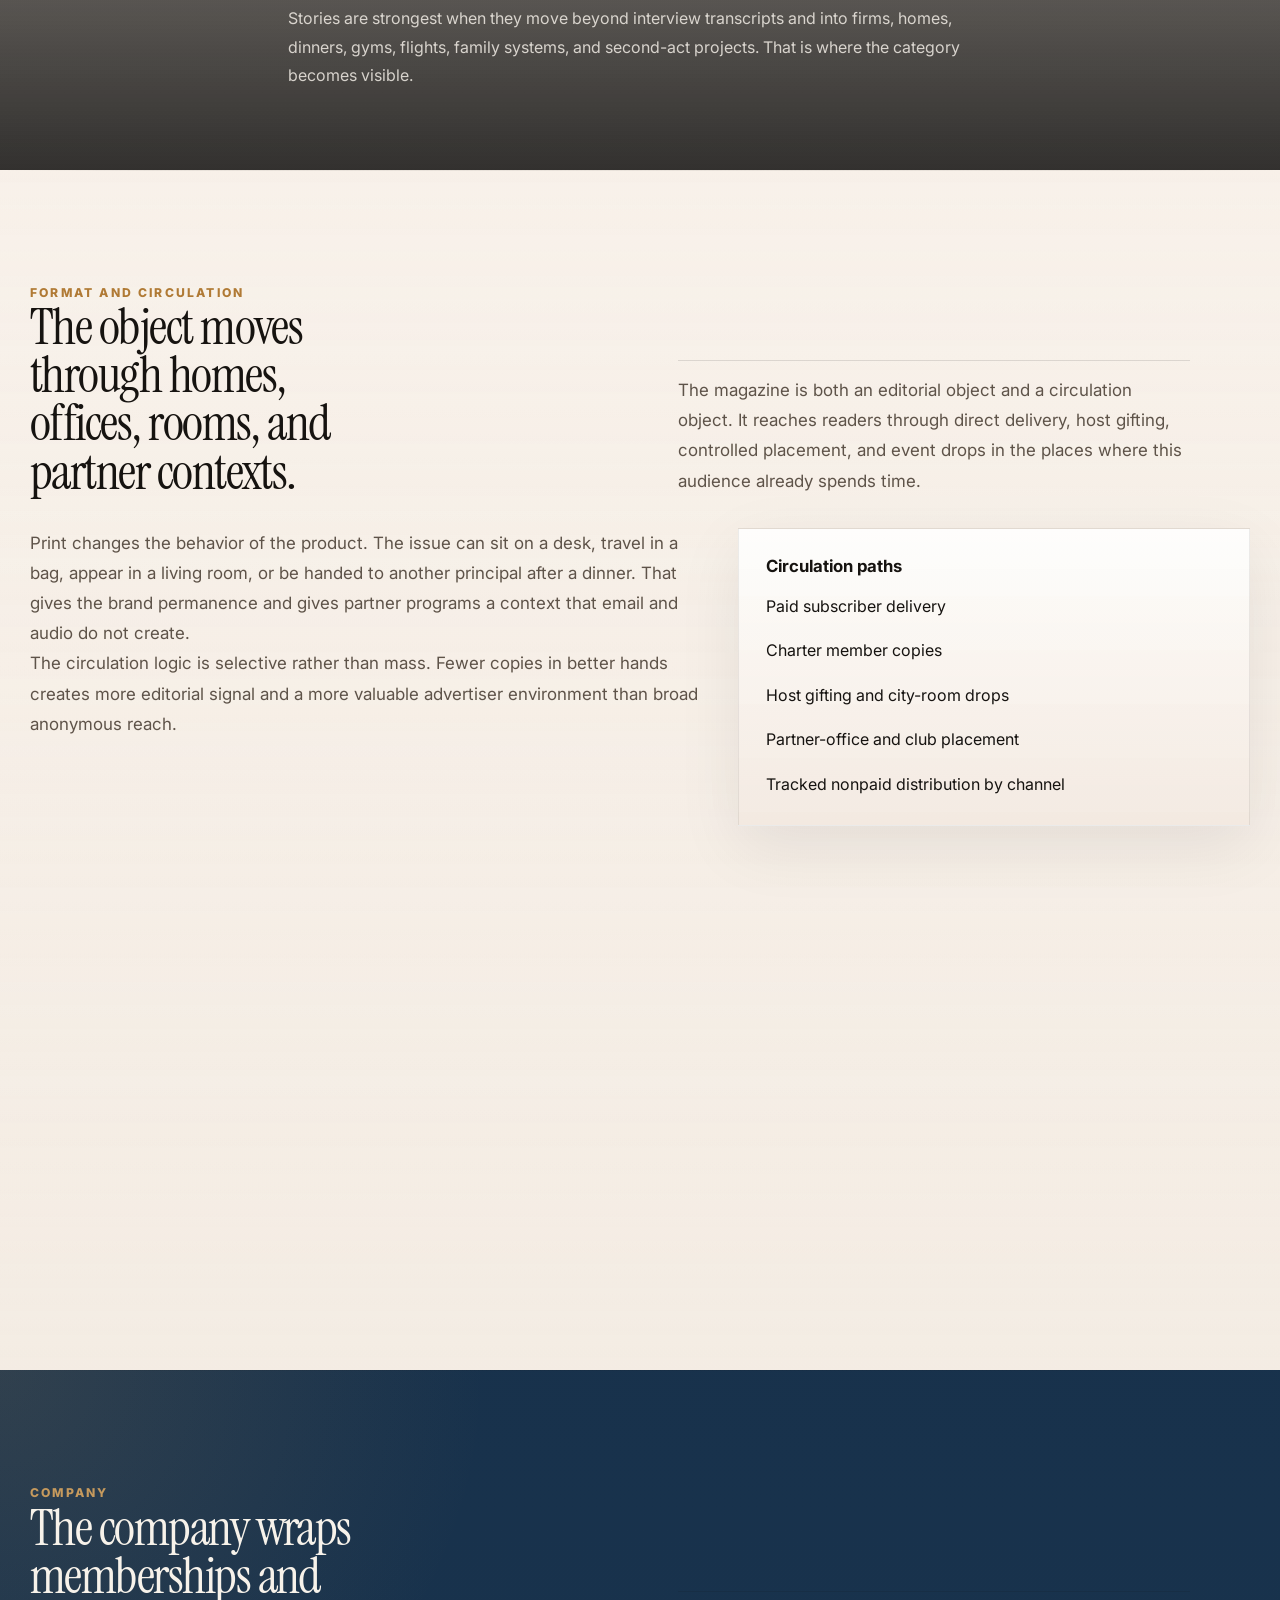
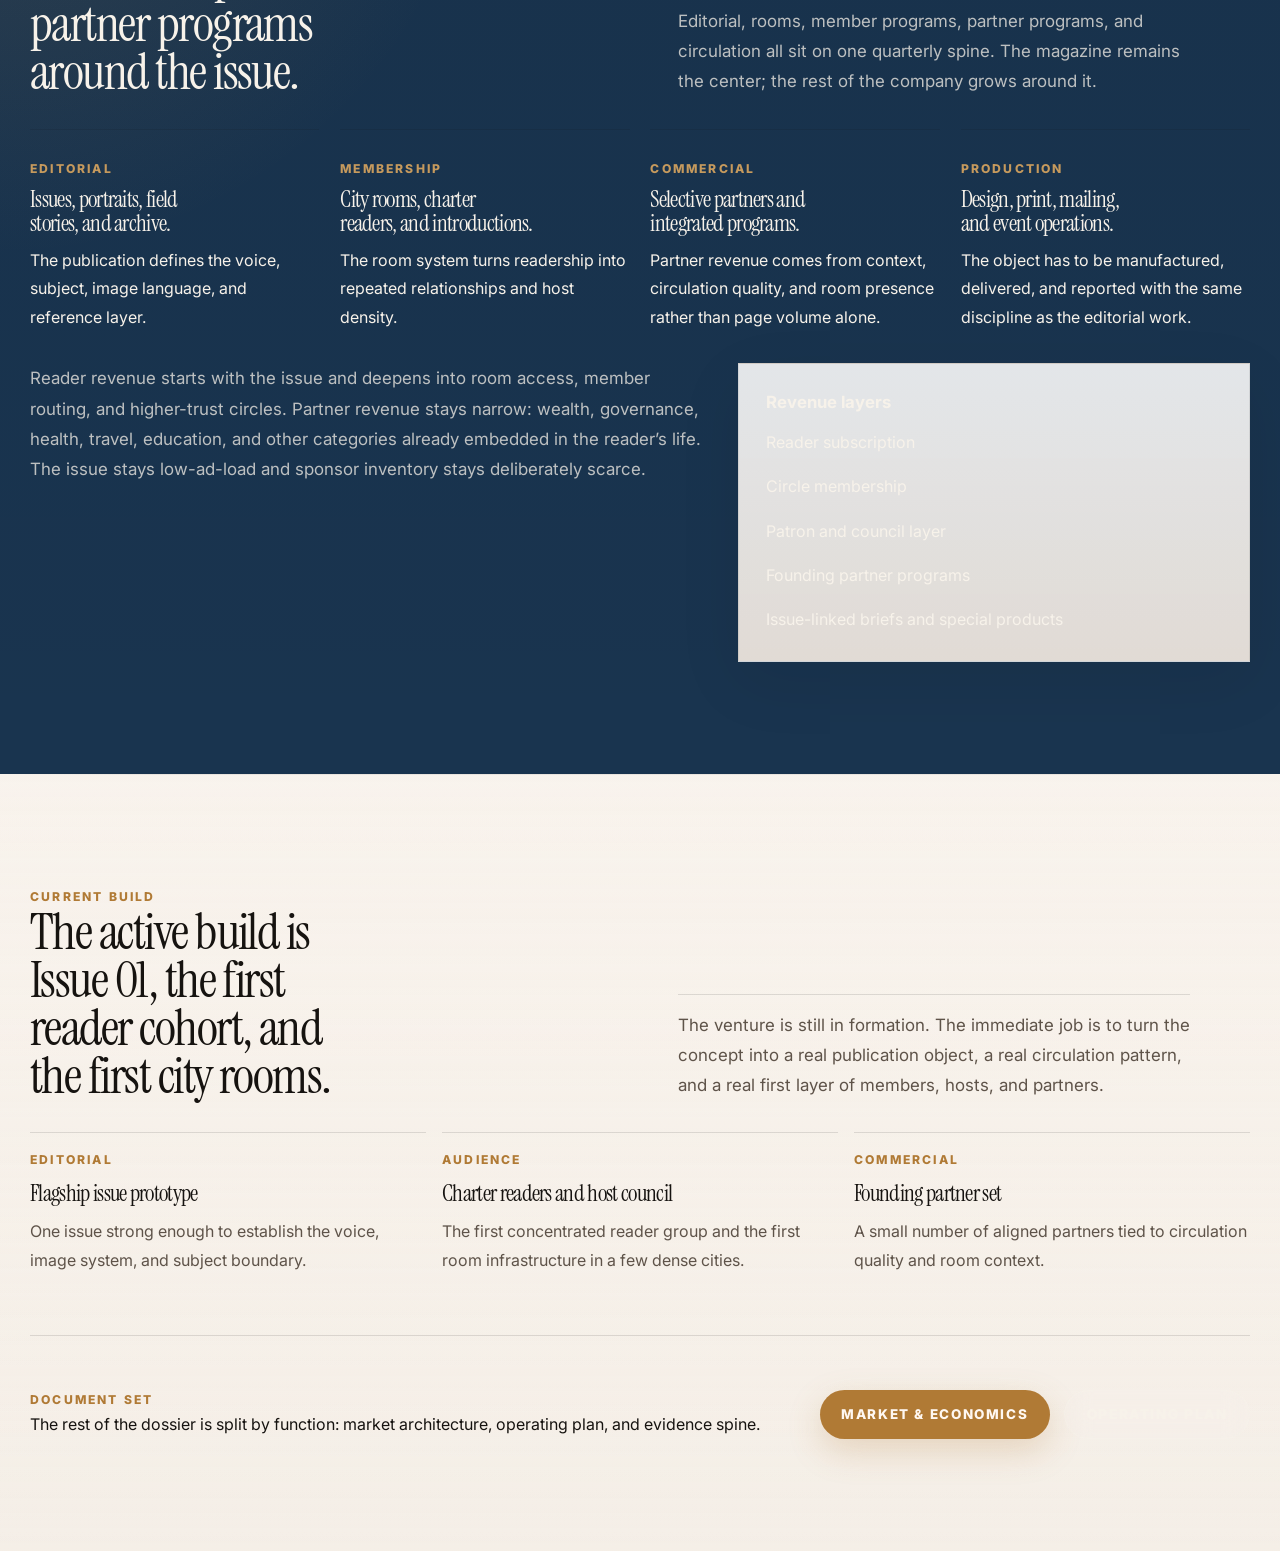
==== commit 8697a233: "Restructure site into overview, market, and operating docs" ====
--- a/site/index.html
+++ b/site/index.html
@@ -3,8 +3,8 @@
 <head>
 <meta charset="UTF-8">
 <meta name="viewport" content="width=device-width, initial-scale=1.0">
-<title>After Exit | Venture Dossier</title>
-<meta name="description" content="After Exit is a magazine venture in formation with PEF, built for founders, investors, successors, and owner-principals in the second act.">
+<title>After Exit | Overview</title>
+<meta name="description" content="After Exit is a magazine venture in formation with PEF for founders, investors, successors, and owner-principals in the second act.">
 <link rel="preconnect" href="https://fonts.googleapis.com">
 <link rel="preconnect" href="https://fonts.gstatic.com" crossorigin>
 <link href="https://fonts.googleapis.com/css2?family=Instrument+Serif:ital@0;1&amp;family=Inter:wght@400;500;600;700;800;900&amp;display=swap" rel="stylesheet">
@@ -14,9 +14,10 @@
   <header class="site-header">
     <a class="brand" href="index.html">After Exit</a>
     <nav class="site-nav">
-      <a href="deep-dives.html">Economics</a>
-      <a href="source.html">Operating System</a>
-      <a href="appendix.html">Appendix</a>
+      <a href="index.html">Overview</a>
+      <a href="deep-dives.html">Market &amp; Economics</a>
+      <a href="source.html">Operating Plan</a>
+      <a href="appendix.html">Evidence</a>
     </nav>
   </header>
 
@@ -24,73 +25,108 @@
     <section class="hero hero-venture">
       <div class="hero-content">
         <p class="eyebrow">Magazine Venture With PEF</p>
-        <h1>A magazine for the second act.</h1>
-        <p class="hero-copy">After Exit is a premium magazine and membership venture for founders, investors, successors, and owner-principals navigating capital allocation, family stewardship, health, travel, and reputation after the first company story. The magazine is not live yet. The first release is a flagship issue prototype.</p>
+        <h1>After Exit</h1>
+        <p class="hero-copy">A print publication and member network in formation for founders, investors, successors, and owner-principals moving from company-building into capital allocation, family stewardship, health, travel, reputation, and second-act design. The magazine is not live yet. The first release is a flagship issue prototype.</p>
         <div class="hero-actions">
-          <a class="button button-primary" href="#first-year-readouts">Read The First-Year Readouts</a>
+          <a class="button button-primary" href="#current-build">Current Build</a>
+          <a class="button button-secondary" href="deep-dives.html">Market &amp; Economics</a>
         </div>
         <div class="hero-facts">
           <div>
-            <span class="card-kicker">Current Stage</span>
-            <p>This is a venture thesis and launch dossier, not a finished magazine.</p>
-          </div>
-          <div>
-            <span class="card-kicker">Wedge</span>
-            <p>PEF is the first trust node, not the market boundary.</p>
-          </div>
-          <div>
-            <span class="card-kicker">Object</span>
-            <p>The magazine travels as a physical thing, not just a content feed.</p>
-          </div>
-        </div>
-      </div>
-    </section>
-
-    <section class="section" id="category-definition">
-      <div class="container">
-        <div class="lead-grid">
-          <div>
-            <p class="section-label">Category Definition</p>
-            <h2>After Exit serves next-chapter principals.</h2>
-          </div>
-          <p class="support">The category includes recently exited founders, near-exit founders, operator-investors, successors, and family-office builders: people carrying capital, transition, and stewardship at the same time. PEF supplies the first dense trust node, not the ceiling.</p>
+            <span class="card-kicker">Publication</span>
+            <p>Quarterly print issue with a weekly signal layer between issues.</p>
+          </div>
+          <div>
+            <span class="card-kicker">Launch Node</span>
+            <p>PEF supplies the first trust base, host layer, and circulation density.</p>
+          </div>
+          <div>
+            <span class="card-kicker">Current State</span>
+            <p>Issue 01, charter readers, first rooms, and founding partner programs are the active build.</p>
+          </div>
+        </div>
+      </div>
+    </section>
+
+    <section class="section" id="publication">
+      <div class="container">
+        <div class="lead-grid">
+          <div>
+            <p class="section-label">Publication</p>
+            <h2>The issue is the center of the venture.</h2>
+          </div>
+          <p class="support">After Exit is built around a quarterly magazine rather than around a feed, an event calendar, or a members-only forum. The issue is the thing the company publishes, circulates, discusses in rooms, and sells around.</p>
         </div>
         <div class="split-grid">
           <div>
-            <p class="support">This is not mass entrepreneurship media. It is for people whose decisions affect companies, families, households, and reputation at the same time. The audience is narrow by design so the editorial voice stays coherent. After a liquidity event or a transition, the old founder-only frame gets too small, and the magazine covers that broader life architecture without collapsing into generic lifestyle media.</p>
-            <p class="support">PEF functions as the launch node. It seeds the first readers, first rooms, first interviews, and first commercial conversations because the network already has trust. The brand starts with that density and widens outward from there.</p>
+            <p class="support">Each issue combines one major reported feature, one embedded field story, portrait-driven profiles, practical notebooks, and a smaller back section for references, recommendations, and short intelligence. The reporting sits inside the places this audience actually lives: companies, homes, offices, training routines, travel schedules, and family systems.</p>
+            <p class="support">The magazine behaves like a canonical object. It gives the category one shared frame, one visual language, and one thing that can be kept, handed over, cited, gifted, and placed in rooms where attention already has value.</p>
           </div>
           <div class="glass-panel">
-            <strong>Category edges</strong>
-            <p>Recently exited founders</p>
-            <p>Near-exit founders and owner-operators</p>
-            <p>Operator-investors</p>
-            <p>Successors and family-office builders</p>
-          </div>
-        </div>
-      </div>
-    </section>
-
-    <section class="section section-dark" id="editorial-object">
-      <div class="container">
-        <div class="lead-grid">
-          <div>
-            <p class="section-label">Editorial Object</p>
-            <h2>The magazine behaves like a canon, not a feed.</h2>
-          </div>
-          <p class="support">A newsletter can update, a club can convene, and a podcast can humanize, but none of them carry the same object quality. The magazine creates a durable editorial reference point that people can keep, gift, cite, and place in rooms where trust already exists.</p>
-        </div>
-        <div class="split-grid">
-          <div>
-            <p class="support">The issue organizes scattered decisions about capital, family, health, travel, and reputation into one readable worldview. The physical magazine gives the brand permanence, which is the difference between editorial authority and disposable content. Membership, sponsorship, events, and short-form media all become more coherent when they orbit one central object.</p>
-            <p class="support">Scarcity is part of the product. Fewer copies in better rooms create more value than broad distribution with no context. That placement gives advertisers context, dwell time, and account quality rather than raw traffic.</p>
-          </div>
-          <div class="glass-panel">
-            <strong>What the object does</strong>
-            <p>Builds a category frame</p>
-            <p>Produces permanence and display value</p>
-            <p>Orients the rest of the company</p>
-            <p>Improves placement for advertisers</p>
+            <strong>Issue 01</strong>
+            <p>One cover feature defining the second act.</p>
+            <p>One embedded field story inside a real operating life.</p>
+            <p>One portrait package shaping the image language.</p>
+            <p>One practical notebook for money, family, health, or place.</p>
+            <p>One back section designed for circulation and reference.</p>
+          </div>
+        </div>
+      </div>
+    </section>
+
+    <section class="section section-dark" id="reader">
+      <div class="container">
+        <div class="lead-grid">
+          <div>
+            <p class="section-label">Reader</p>
+            <h2>The reader is a next-chapter principal.</h2>
+          </div>
+          <p class="support">The audience is not defined by startup interest alone. It is defined by a stage of life in which business, wealth, family, body, travel, and social infrastructure begin to operate as one system.</p>
+        </div>
+        <div class="audience-proof-grid">
+          <div class="audience-column">
+            <article class="audience-item">
+              <span>01</span>
+              <h3>Recently post-exit founders</h3>
+              <p>People reorganizing time, identity, and capital after liquidity.</p>
+            </article>
+            <article class="audience-item">
+              <span>02</span>
+              <h3>Near-exit founders and owner-operators</h3>
+              <p>People preparing for a transition before it is formally complete.</p>
+            </article>
+            <article class="audience-item">
+              <span>03</span>
+              <h3>Operator-investors</h3>
+              <p>People still using an operating lens while allocating capital and building new networks.</p>
+            </article>
+            <article class="audience-item">
+              <span>04</span>
+              <h3>Successors and family-office builders</h3>
+              <p>People carrying continuity, stewardship, governance, and family responsibility.</p>
+            </article>
+          </div>
+          <div class="proof-column">
+            <article class="proof-item">
+              <p class="card-kicker">Shared condition</p>
+              <h3>Attention shifts from company building to life architecture.</h3>
+              <p>The same person now has to think across capital, household, place, health, reputation, and continuity.</p>
+            </article>
+            <article class="proof-item">
+              <p class="card-kicker">What they buy</p>
+              <h3>Filtering</h3>
+              <p>They pay to reduce noise and improve judgment.</p>
+            </article>
+            <article class="proof-item">
+              <p class="card-kicker">What they keep</p>
+              <h3>Objects and references</h3>
+              <p>They keep magazines, private notes, and introductions longer than they keep streams.</p>
+            </article>
+            <article class="proof-item">
+              <p class="card-kicker">Where PEF fits</p>
+              <h3>The initial trust node</h3>
+              <p>PEF supplies the first concentrated base of readers, hosts, referrals, and editorial subjects.</p>
+            </article>
           </div>
         </div>
       </div>
@@ -98,89 +134,33 @@
 
     <section class="immersion immersion-room">
       <div class="immersion-copy">
-        <p class="eyebrow">Embedded Reporting</p>
-        <h2>Put the reporting inside the places the audience actually lives.</h2>
-        <p>The strongest version of this magazine is not just interview-driven. It embeds inside startups, founder homes, family systems, private offices, training routines, and travel schedules so the stories carry evidence of how these lives actually work.</p>
-      </div>
-    </section>
-
-    <section class="section" id="sample-issue-architecture">
-      <div class="container">
-        <div class="lead-grid">
-          <div>
-            <p class="section-label">Sample Issue Architecture</p>
-            <h2>Issue 01 reads as a coherent editorial object.</h2>
-          </div>
-          <p class="support">Issue 01 does not try to cover everything. It establishes the thesis with enough range to show the category, enough visual ambition to feel premium, and enough practical utility to make the audience want issue 02.</p>
+        <p class="eyebrow">Reporting</p>
+        <h2>The magazine reports from inside the life, not just around it.</h2>
+        <p>Stories are strongest when they move beyond interview transcripts and into firms, homes, dinners, gyms, flights, family systems, and second-act projects. That is where the category becomes visible.</p>
+      </div>
+    </section>
+
+    <section class="section" id="format">
+      <div class="container">
+        <div class="lead-grid">
+          <div>
+            <p class="section-label">Format and Circulation</p>
+            <h2>The object moves through homes, offices, rooms, and partner contexts.</h2>
+          </div>
+          <p class="support">The magazine is both an editorial object and a circulation object. It reaches readers through direct delivery, host gifting, controlled placement, and event drops in the places where this audience already spends time.</p>
         </div>
         <div class="split-grid">
           <div>
-            <p class="support">The front half opens with a cover feature that defines what comes after the first win, then uses one shorter essay to frame the market and one portrait story to establish tone. The middle carries embedded reporting and utility: a field piece from inside a company or home, a practical guide for the life stage, and a visual package that carries the photographic identity. The back half closes with a shorter interview, a recommendation block, and a sponsor-safe package that still reads as editorial rather than filler.</p>
+            <p class="support">Print changes the behavior of the product. The issue can sit on a desk, travel in a bag, appear in a living room, or be handed to another principal after a dinner. That gives the brand permanence and gives partner programs a context that email and audio do not create.</p>
+            <p class="support">The circulation logic is selective rather than mass. Fewer copies in better hands creates more editorial signal and a more valuable advertiser environment than broad anonymous reach.</p>
           </div>
           <div class="glass-panel">
-            <strong>Issue registers</strong>
-            <p>Front: worldview and central story</p>
-            <p>Middle: embedded reporting and utility</p>
-            <p>Back: signal, notes, and circulation value</p>
-          </div>
-        </div>
-      </div>
-    </section>
-
-    <section class="section section-dark" id="market-conditions">
-      <div class="container">
-        <div class="lead-grid">
-          <div>
-            <p class="section-label">Market Conditions</p>
-            <h2>The market is narrow, wealthy, and continuously replenished.</h2>
-          </div>
-          <p class="support">The core market is a recurring pool of principals who already have capital and now need a better way to process the second act. It is narrow, wealthy, and continuously replenished by exits, succession events, and career transitions.</p>
-        </div>
-        <div class="path-grid">
-          <article class="path-step">
-            <p class="card-kicker">Wealth pool</p>
-            <h3>There is enough capital for a premium niche.</h3>
-            <p>UBS and Capgemini show the depth of investable wealth. The company does not need a mass market. It needs a thin slice of the people who already pay for filtering and access.</p>
-          </article>
-          <article class="path-step">
-            <p class="card-kicker">Transition wave</p>
-            <h3>The audience keeps renewing itself.</h3>
-            <p>New exits, succession events, and career transitions keep creating fresh principals. The market is not static; it is fed by a steady stream of people entering the same life stage.</p>
-          </article>
-          <article class="path-step">
-            <p class="card-kicker">Payment behavior</p>
-            <h3>Premium peers already pay for rooms, trust, and utility.</h3>
-            <p>High-trust media and community products prove that affluent audiences will pay when the product is specific enough, exclusive enough, and useful enough to matter.</p>
-          </article>
-          <article class="path-step">
-            <p class="card-kicker">Whitespace</p>
-            <h3>The gap is between founder media, wealth media, and club culture.</h3>
-            <p>Most current formats only solve one piece of the problem. This concept can own the overlap where wealth, identity, family, status, and decision-making actually collide.</p>
-          </article>
-        </div>
-      </div>
-    </section>
-
-    <section class="section" id="format-behavior">
-      <div class="container">
-        <div class="lead-grid">
-          <div>
-            <p class="section-label">Format Behavior</p>
-            <h2>The magazine format does things other formats cannot do.</h2>
-          </div>
-          <p class="support">A magazine synthesizes image, story, analysis, and placement into one object. It travels physically, sits on desks, moves through homes and clubs, and gives advertisers a context that a newsletter or podcast cannot reproduce.</p>
-        </div>
-        <div class="split-grid">
-          <div>
-            <p class="support">Newsletter systems are fast but short-lived. Club systems are strong on convening but weak on canon. Podcast systems are intimate but difficult to display or place. The magazine is the only format here that can become both a reference point and a premium physical artifact.</p>
-            <p class="support">That difference matters commercially. The object can be seen, kept, and handed over, which turns distribution into a form of signal rather than a simple delivery problem.</p>
-          </div>
-          <div class="glass-panel">
-            <strong>Format behavior</strong>
-            <p>Fast updates do not equal permanence</p>
-            <p>Rooms do not automatically create canon</p>
-            <p>Audio does not give physical display value</p>
-            <p>Print gives the brand an object people keep</p>
+            <strong>Circulation paths</strong>
+            <p>Paid subscriber delivery</p>
+            <p>Charter member copies</p>
+            <p>Host gifting and city-room drops</p>
+            <p>Partner-office and club placement</p>
+            <p>Tracked nonpaid distribution by channel</p>
           </div>
         </div>
         <div class="image-triptych">
@@ -191,337 +171,87 @@
       </div>
     </section>
 
-    <section class="section" id="audience-structure">
-      <div class="container">
-        <div class="lead-grid">
-          <div>
-            <p class="section-label">Audience Structure</p>
-            <h2>The audience is layered, but the underlying need is the same.</h2>
-          </div>
-          <p class="support">Each segment cares about a slightly different outcome, but all of them are buying better filtering, better rooms, and a more coherent life architecture after success changes the shape of the day.</p>
-        </div>
-        <div class="audience-proof-grid">
-          <div class="audience-column">
-            <article class="audience-item">
-              <span>01</span>
-              <h3>Recently post-exit founders</h3>
-              <p>The emotional core of the category. They want structure after liquidity and a way to understand what the next identity is supposed to be.</p>
-            </article>
-            <article class="audience-item">
-              <span>02</span>
-              <h3>Near-exit founders and owner-operators</h3>
-              <p>They are already planning the transition. The magazine can help them think through the second act before it becomes real.</p>
-            </article>
-            <article class="audience-item">
-              <span>03</span>
-              <h3>Operator-investors</h3>
-              <p>They care about signal, deal flow, peer quality, and the kind of context that makes a network worth staying in.</p>
-            </article>
-            <article class="audience-item">
-              <span>04</span>
-              <h3>Successors and family-office builders</h3>
-              <p>They are underserved by startup media but strongly need coverage of governance, stewardship, continuity, and family systems.</p>
-            </article>
-          </div>
-          <div class="proof-column">
-            <article class="proof-item">
-              <p class="card-kicker">What they buy</p>
-              <h3>Filtering</h3>
-              <p>They pay for reduction of noise, better judgment, and the sense that someone has already done part of the sorting for them.</p>
-            </article>
-            <article class="proof-item">
-              <p class="card-kicker">What they want next</p>
-              <h3>Rooms</h3>
-              <p>They are willing to pay more when the product creates access to smaller, better rooms with peers who are actually useful.</p>
-            </article>
-            <article class="proof-item">
-              <p class="card-kicker">What they keep</p>
-              <h3>Objects and references</h3>
-              <p>A magazine, a private note, and a curated introduction are all more durable than another disposable stream of content.</p>
-            </article>
-            <article class="proof-item">
-              <p class="card-kicker">What changes over time</p>
-              <h3>Their attention shifts from company building to life architecture.</h3>
-              <p>That is the transition the brand is built to understand more clearly than startup media or wealth media alone.</p>
-            </article>
-          </div>
-        </div>
-      </div>
-    </section>
-
-    <section class="section section-dark" id="distribution-sequence">
-      <div class="container">
-        <div class="lead-grid">
-          <div>
-            <p class="section-label">Distribution Sequence</p>
-            <h2>Distribution moves from trust wedge to public legibility in stages.</h2>
-          </div>
-          <p class="support">The launch logic is narrow first, wide later. PEF creates the first dense node. The first issue establishes the object. The first rooms establish social utility. Only then does the brand widen into adjacent networks and public prestige.</p>
-        </div>
-        <div class="process-grid">
-          <article class="process-step">
-            <span>01</span>
-            <h3>PEF note</h3>
-            <p>Use the PEF member base as the first trust surface for the thesis, the waitlist, and the first editorial asks.</p>
-          </article>
-          <article class="process-step">
-            <span>02</span>
-            <h3>Flagship issue prototype</h3>
-            <p>Release one strong issue that proves the editorial voice, image language, and the category's emotional center.</p>
-          </article>
-          <article class="process-step">
-            <span>03</span>
-            <h3>Host council and salons</h3>
-            <p>Convert the issue into rooms through a small group of hosts in launch cities who can attract high-fit peers.</p>
-          </article>
-          <article class="process-step">
-            <span>04</span>
-            <h3>Controlled placement</h3>
-            <p>Deliver copies into homes, offices, clubs, retreats, and partner spaces where the audience already spends time.</p>
-          </article>
-          <article class="process-step">
-            <span>05</span>
-            <h3>Public prestige layer</h3>
-            <p>Use flagship stories, embedded reporting, and film to make the brand understandable beyond the private network.</p>
-          </article>
-        </div>
-      </div>
-    </section>
-
-    <section class="section" id="operating-system">
-      <div class="container">
-        <div class="lead-grid">
-          <div>
-            <p class="section-label">Operating System</p>
-            <h2>The company runs on four engines, not one content channel.</h2>
-          </div>
-          <p class="support">Editorial without rooms becomes inert. Rooms without editorial become networking theater. Sponsors without standards damage trust. Production without discipline makes the whole thing feel amateur. The model works only when these systems reinforce one another.</p>
+    <section class="section section-dark" id="company">
+      <div class="container">
+        <div class="lead-grid">
+          <div>
+            <p class="section-label">Company</p>
+            <h2>The company wraps memberships and partner programs around the issue.</h2>
+          </div>
+          <p class="support">Editorial, rooms, member programs, partner programs, and circulation all sit on one quarterly spine. The magazine remains the center; the rest of the company grows around it.</p>
         </div>
         <div class="engine-grid">
           <article class="engine-card">
             <p class="card-kicker">Editorial</p>
-            <h3>Issues, photo essays, interviews, and film.</h3>
-            <p>The editorial spine covers capital allocation, family and governance, body and longevity, travel and place, reputation and signal, and the next role after the first win.</p>
-          </article>
-          <article class="engine-card">
-            <p class="card-kicker">Membership and community</p>
-            <h3>Salons, dinners, directories, introductions.</h3>
-            <p>The room is not a side product. It is how the brand builds trust, creates member value, and deepens the relationship beyond the issue itself.</p>
+            <h3>Issues, portraits, field stories, and archive.</h3>
+            <p>The publication defines the voice, subject, image language, and reference layer.</p>
+          </article>
+          <article class="engine-card">
+            <p class="card-kicker">Membership</p>
+            <h3>City rooms, charter readers, and introductions.</h3>
+            <p>The room system turns readership into repeated relationships and host density.</p>
           </article>
           <article class="engine-card">
             <p class="card-kicker">Commercial</p>
-            <h3>Memberships, founding partners, research products.</h3>
-            <p>Commercial work sells relevance and context, not generic impressions. The partner story stays category-right from the start.</p>
+            <h3>Selective partners and integrated programs.</h3>
+            <p>Partner revenue comes from context, circulation quality, and room presence rather than page volume alone.</p>
           </article>
           <article class="engine-card">
             <p class="card-kicker">Production</p>
-            <h3>Design, print, fulfillment, event operations.</h3>
-            <p>Premium media is operationally unforgiving. The print stack, mailing stack, and room stack all have to be reliable for the brand to feel serious.</p>
-          </article>
-        </div>
-      </div>
-    </section>
-
-    <section class="section section-dark" id="economics">
-      <div class="container">
-        <div class="lead-grid">
-          <div>
-            <p class="section-label">Economics</p>
-            <h2>The money stack rewards access, utility, and trust.</h2>
-          </div>
-          <p class="support">The revenue mix balances subscription income, memberships, selective sponsor packages, paid features, and controlled circulation. Ads can exist, but only as a sparse and deliberate layer inside a premium issue, not as the identity of the product.</p>
-        </div>
-        <div class="ladder-grid">
-          <article class="tier-card">
-            <p class="card-kicker">Reader</p>
-            <h3>$240 to $600 / year</h3>
-            <p>Digital issues, archive access, early event windows, and receipt of the editorial object. This is the entry point, not the whole business.</p>
-          </article>
-          <article class="tier-card">
-            <p class="card-kicker">Circle</p>
-            <h3>$2,500 to $7,500 / year</h3>
-            <p>Salon access, curated introductions, member directory access, and private notes that keep the relationship active between issues.</p>
-          </article>
-          <article class="tier-card">
-            <p class="card-kicker">Patron / Council</p>
-            <h3>$12,000 to $25,000+ / year</h3>
-            <p>Retreat access, host privileges, family-office and governance programming, and higher-touch routing for members who want deeper infrastructure.</p>
-          </article>
-          <article class="tier-card">
-            <p class="card-kicker">Founding Partner</p>
-            <h3>$40,000 to $150,000+</h3>
-            <p>Selective category alignment, issue placement, research products, and room access. The sponsor is buying relevance, not ad volume.</p>
-          </article>
-        </div>
-        <div class="perk-grid">
-          <article class="perk-panel">
-            <p class="card-kicker">Perks worth paying for</p>
-            <ul>
-              <li>Priority access to small rooms, dinners, and issue launches</li>
-              <li>Guest passes for a spouse, partner, or trusted operator</li>
-              <li>Member directory access and curated introductions</li>
-              <li>Private notes, briefings, and lightweight intelligence</li>
-              <li>Retreats and travel-adjacent gatherings that feel worth the time</li>
-            </ul>
-          </article>
-          <article class="perk-panel">
-            <p class="card-kicker">Ad-load discipline</p>
-            <ul>
-              <li>Keep the issue premium and sparse, not bloated with ads</li>
-              <li>Sell selective pages and partner packages, not inventory floods</li>
-              <li>Use controlled circulation to raise advertiser value by improving where copies land</li>
-              <li>Anchor partnerships in the object, the room, or the brief, not just a logo</li>
-              <li>Protect editorial space so the magazine remains collectible</li>
-            </ul>
-          </article>
-        </div>
-      </div>
-    </section>
-
-    <section class="section" id="physical-network">
-      <div class="container">
-        <div class="lead-grid">
-          <div>
-            <p class="section-label">Physical Network</p>
-            <h2>The issue moves through printers, mailers, rooms, and hands.</h2>
-          </div>
-          <p class="support">The physical route is part of the product. Trim, binding, paper, mailing, inventory, and placement all affect whether the magazine feels premium and whether advertisers believe the circulation is real and useful.</p>
-        </div>
-        <div class="package-grid">
-          <article class="package-item">
-            <p class="card-kicker">Printer and prepress</p>
-            <h3>Choose for quality, binding, and mailing discipline.</h3>
-            <p>The printer manages perfect binding, short and long runs, fulfillment, and subscriber services as one system rather than as separate problems.</p>
-          </article>
-          <article class="package-item">
-            <p class="card-kicker">Mailing and fulfillment</p>
-            <h3>Direct delivery is the default spine.</h3>
-            <p>Paid subscribers, charter readers, and founder-circle members receive reliable home delivery, while the operations stack handles address hygiene and back-issue fulfillment.</p>
-          </article>
-          <article class="package-item">
-            <p class="card-kicker">Controlled placement</p>
-            <h3>Copies land where the audience already spends time.</h3>
-            <p>Host gifting, salon drops, partner offices, clubs, lounges, and retreat placements give the issue more value than anonymous circulation ever could.</p>
-          </article>
-          <article class="package-item">
-            <p class="card-kicker">Inventory discipline</p>
-            <h3>Fewer copies, better hands, better rooms.</h3>
-            <p>Physical overage is not a badge of honor. The right number of copies in the right places is a stronger commercial signal than a bloated print run.</p>
-          </article>
-        </div>
-        <div class="image-triptych">
-          <div class="story-photo photo-office"></div>
-          <div class="story-photo photo-home"></div>
-          <div class="story-photo photo-health"></div>
-        </div>
-        <div class="quote-band">
-          <p>Fewer copies, better hands, better rooms, better context.</p>
-        </div>
-      </div>
-    </section>
-
-    <section class="section section-dark" id="extensions">
-      <div class="container">
-        <div class="lead-grid">
-          <div>
-            <p class="section-label">Extensions</p>
-            <h2>The brand can expand without losing the magazine at the center.</h2>
-          </div>
-          <p class="support">These are side routes, not distractions. They deepen the audience, add utility, and create more reasons for sponsors, members, and readers to stay attached to the same editorial system.</p>
-        </div>
-        <div class="three-up">
-          <article class="story-card">
-            <div class="story-copy">
-              <p class="card-kicker">Embedded reporting</p>
-              <h3>Stories from companies, homes, and family systems.</h3>
-              <p>Put reporters and creators inside the places where the audience actually works and lives so the stories feel observed, not just summarized.</p>
-            </div>
-          </article>
-          <article class="story-card">
-            <div class="story-copy">
-              <p class="card-kicker">Utility layers</p>
-              <h3>City guides, family-office notes, and briefing products.</h3>
-              <p>Short-form utility can carry a lot of value if it helps the audience decide where to go, who to meet, and what matters now.</p>
-            </div>
-          </article>
-          <article class="story-card">
-            <div class="story-copy">
-              <p class="card-kicker">Life coverage</p>
-              <h3>Wellness, travel, leisure, spirit, and social life.</h3>
-            <p>The magazine treats the whole life as editorial territory, because success changes how people think about time, body, family, and connection.</p>
-            </div>
-          </article>
-        </div>
-      </div>
-    </section>
-
-    <section class="section" id="first-year-readouts">
-      <div class="container">
-        <div class="lead-grid">
-          <div>
-            <p class="section-label">First-Year Readouts</p>
-            <h2>The first year produces four operating readouts.</h2>
-          </div>
-          <p class="support">The first cycle establishes whether the issue carries the category, whether qualified readers convert into members and rooms, whether selective partners buy context, and whether the physical circulation system can be repeated cleanly.</p>
-        </div>
-        <div class="path-grid">
-          <article class="path-step">
-            <p class="card-kicker">Editorial readout</p>
-            <h3>Category definition in one issue.</h3>
-            <p>The flagship issue prototype establishes the voice, the image language, and the central worldview without needing explanation after the fact.</p>
-          </article>
-          <article class="path-step">
-            <p class="card-kicker">Audience readout</p>
-            <h3>Paid demand from qualified readers.</h3>
-            <p>The first issue, first room sequence, and first member offers show whether high-agency principals exchange money for filtering, access, and rooms that feel worth their time.</p>
-          </article>
-          <article class="path-step">
-            <p class="card-kicker">Commercial readout</p>
-            <h3>Selective partner demand.</h3>
-            <p>Founding partners respond to qualified circulation, room quality, and editorial seriousness more than to raw reach claims.</p>
-          </article>
-          <article class="path-step">
-            <p class="card-kicker">Operational readout</p>
-            <h3>Repeatable print and circulation operations.</h3>
-            <p>One complete cycle shows whether print, delivery, event placement, and follow-up can all happen without the whole thing feeling improvised.</p>
-          </article>
-        </div>
-      </div>
-    </section>
-
-    <section class="section section-dark" id="current-state">
-      <div class="container">
-        <div class="lead-grid">
-          <div>
-            <p class="section-label">Current State / Next Build</p>
-            <h2>The magazine is not live yet.</h2>
-          </div>
-          <p class="support">The current job is to turn the thesis into the first real artifact: a flagship issue prototype, a charter group, a host council in a few launch cities, and enough partner conversations to test demand on both the reader and commercial sides.</p>
+            <h3>Design, print, mailing, and event operations.</h3>
+            <p>The object has to be manufactured, delivered, and reported with the same discipline as the editorial work.</p>
+          </article>
+        </div>
+        <div class="split-grid">
+          <div>
+            <p class="support">Reader revenue starts with the issue and deepens into room access, member routing, and higher-trust circles. Partner revenue stays narrow: wealth, governance, health, travel, education, and other categories already embedded in the reader’s life. The issue stays low-ad-load and sponsor inventory stays deliberately scarce.</p>
+          </div>
+          <div class="glass-panel">
+            <strong>Revenue layers</strong>
+            <p>Reader subscription</p>
+            <p>Circle membership</p>
+            <p>Patron and council layer</p>
+            <p>Founding partner programs</p>
+            <p>Issue-linked briefs and special products</p>
+          </div>
+        </div>
+      </div>
+    </section>
+
+    <section class="section" id="current-build">
+      <div class="container">
+        <div class="lead-grid">
+          <div>
+            <p class="section-label">Current Build</p>
+            <h2>The active build is Issue 01, the first reader cohort, and the first city rooms.</h2>
+          </div>
+          <p class="support">The venture is still in formation. The immediate job is to turn the concept into a real publication object, a real circulation pattern, and a real first layer of members, hosts, and partners.</p>
         </div>
         <div class="next-step-grid">
           <article class="next-step-panel">
-            <p class="card-kicker">Immediate build</p>
+            <p class="card-kicker">Editorial</p>
             <h3>Flagship issue prototype</h3>
-            <p>One issue strong enough to prove the editorial and visual language.</p>
+            <p>One issue strong enough to establish the voice, image system, and subject boundary.</p>
           </article>
           <article class="next-step-panel">
-            <p class="card-kicker">Immediate community</p>
-            <h3>Charter members and host council</h3>
-            <p>The first private rooms in a few dense cities, with referral loops attached.</p>
+            <p class="card-kicker">Audience</p>
+            <h3>Charter readers and host council</h3>
+            <p>The first concentrated reader group and the first room infrastructure in a few dense cities.</p>
           </article>
           <article class="next-step-panel">
-            <p class="card-kicker">Immediate revenue</p>
-            <h3>Founding partners</h3>
-            <p>Selective category partners who value qualified circulation and room context over mass ad inventory.</p>
+            <p class="card-kicker">Commercial</p>
+            <h3>Founding partner set</h3>
+            <p>A small number of aligned partners tied to circulation quality and room context.</p>
           </article>
         </div>
         <div class="research-band">
           <div>
-            <p class="section-label">Closing Position</p>
-            <p>This page is the dossier, not the finished product. The next build makes the editorial object real, the rooms real, and the commercial logic specific enough that the company can be judged on evidence instead of ambition.</p>
+            <p class="section-label">Document Set</p>
+            <p>The rest of the dossier is split by function: market architecture, operating plan, and evidence spine.</p>
           </div>
           <div class="cta-row">
-            <a class="button button-primary" href="deep-dives.html">Read The Economics</a>
+            <a class="button button-primary" href="deep-dives.html">Market &amp; Economics</a>
+            <a class="button button-secondary" href="source.html">Operating Plan</a>
           </div>
         </div>
       </div>
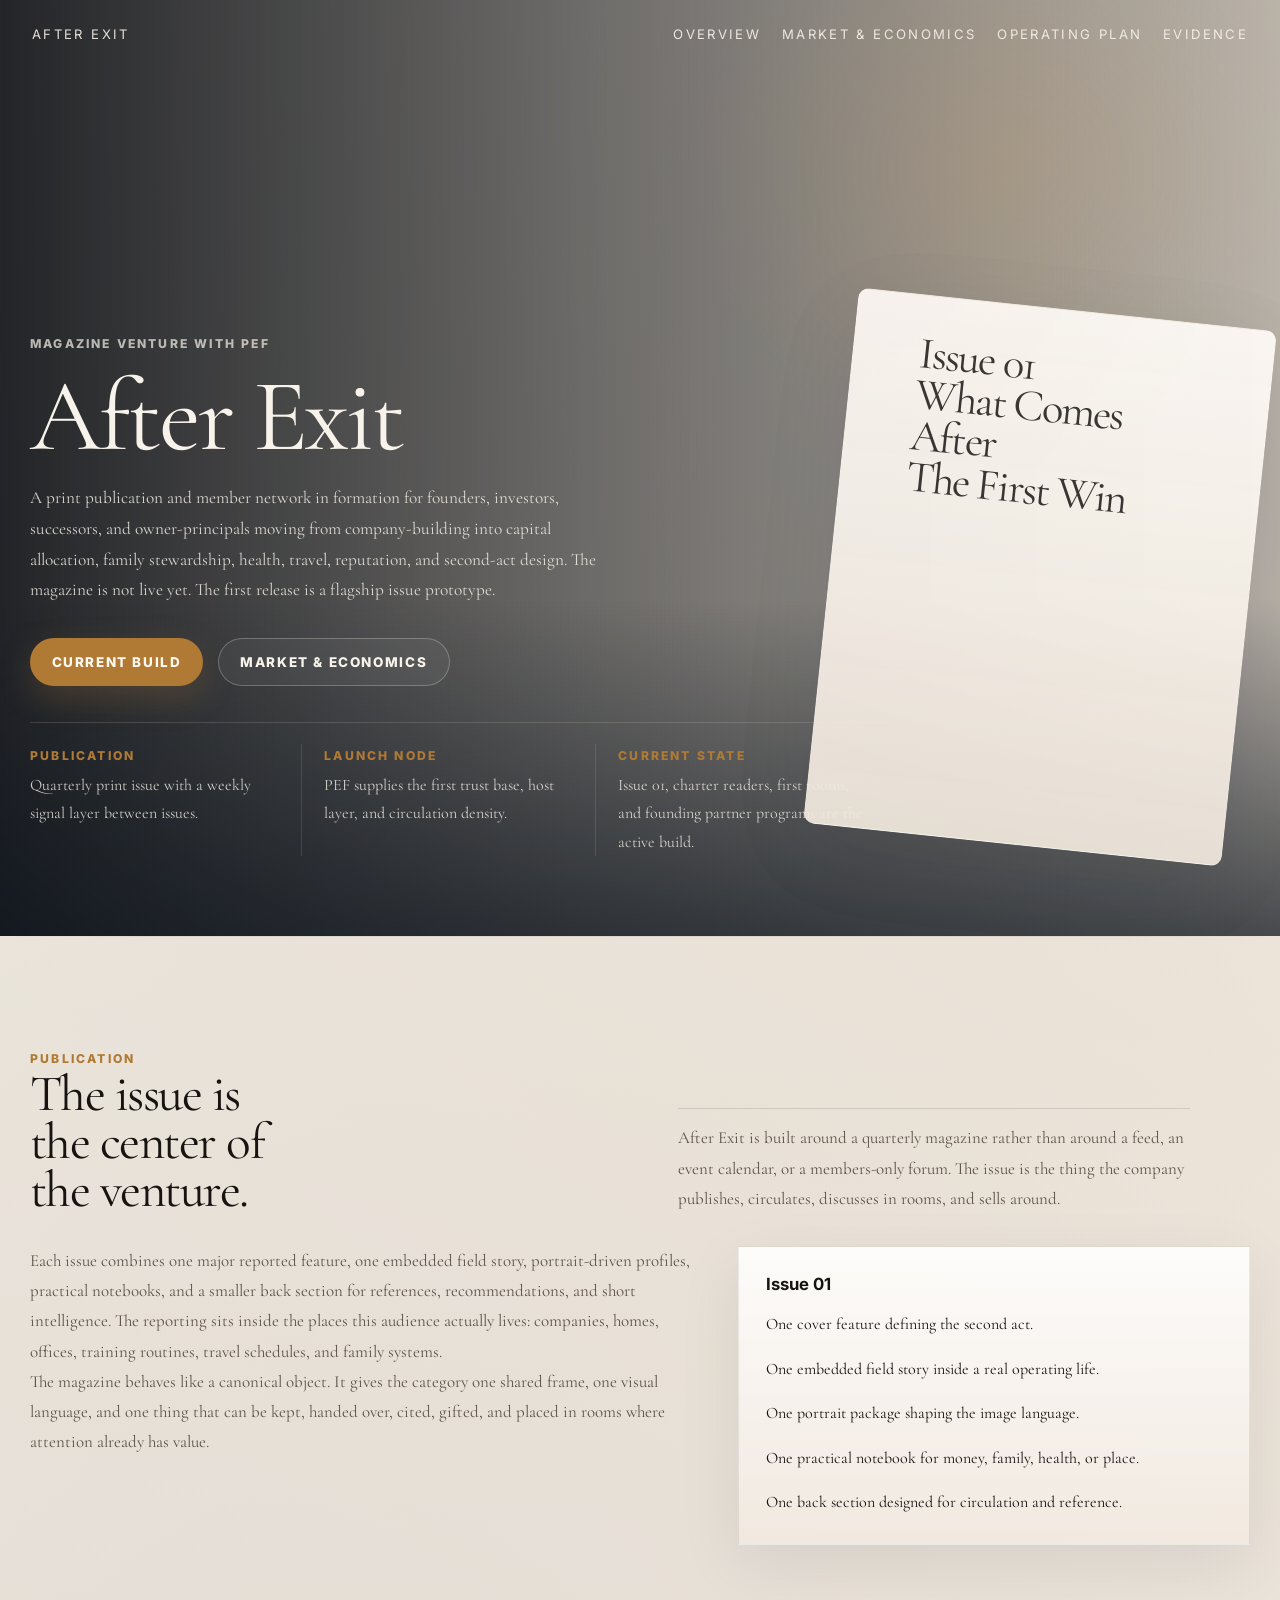
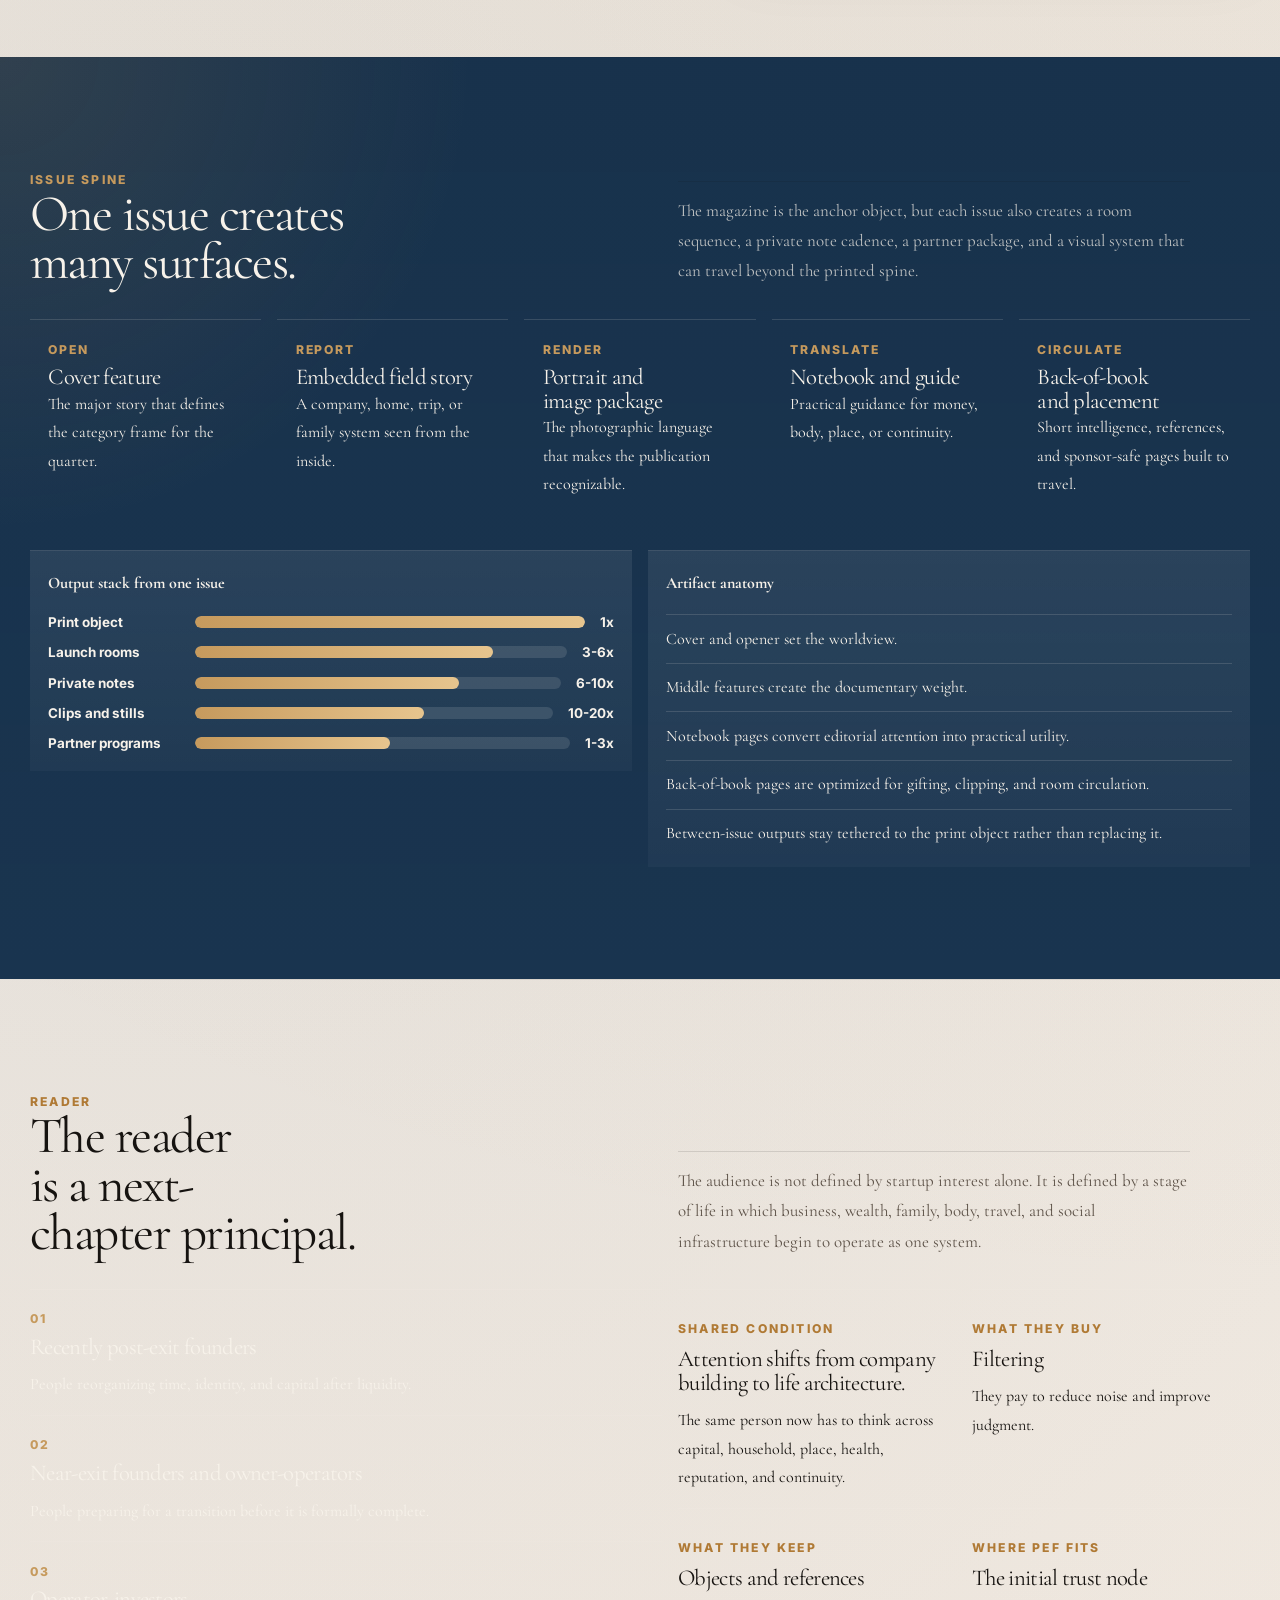
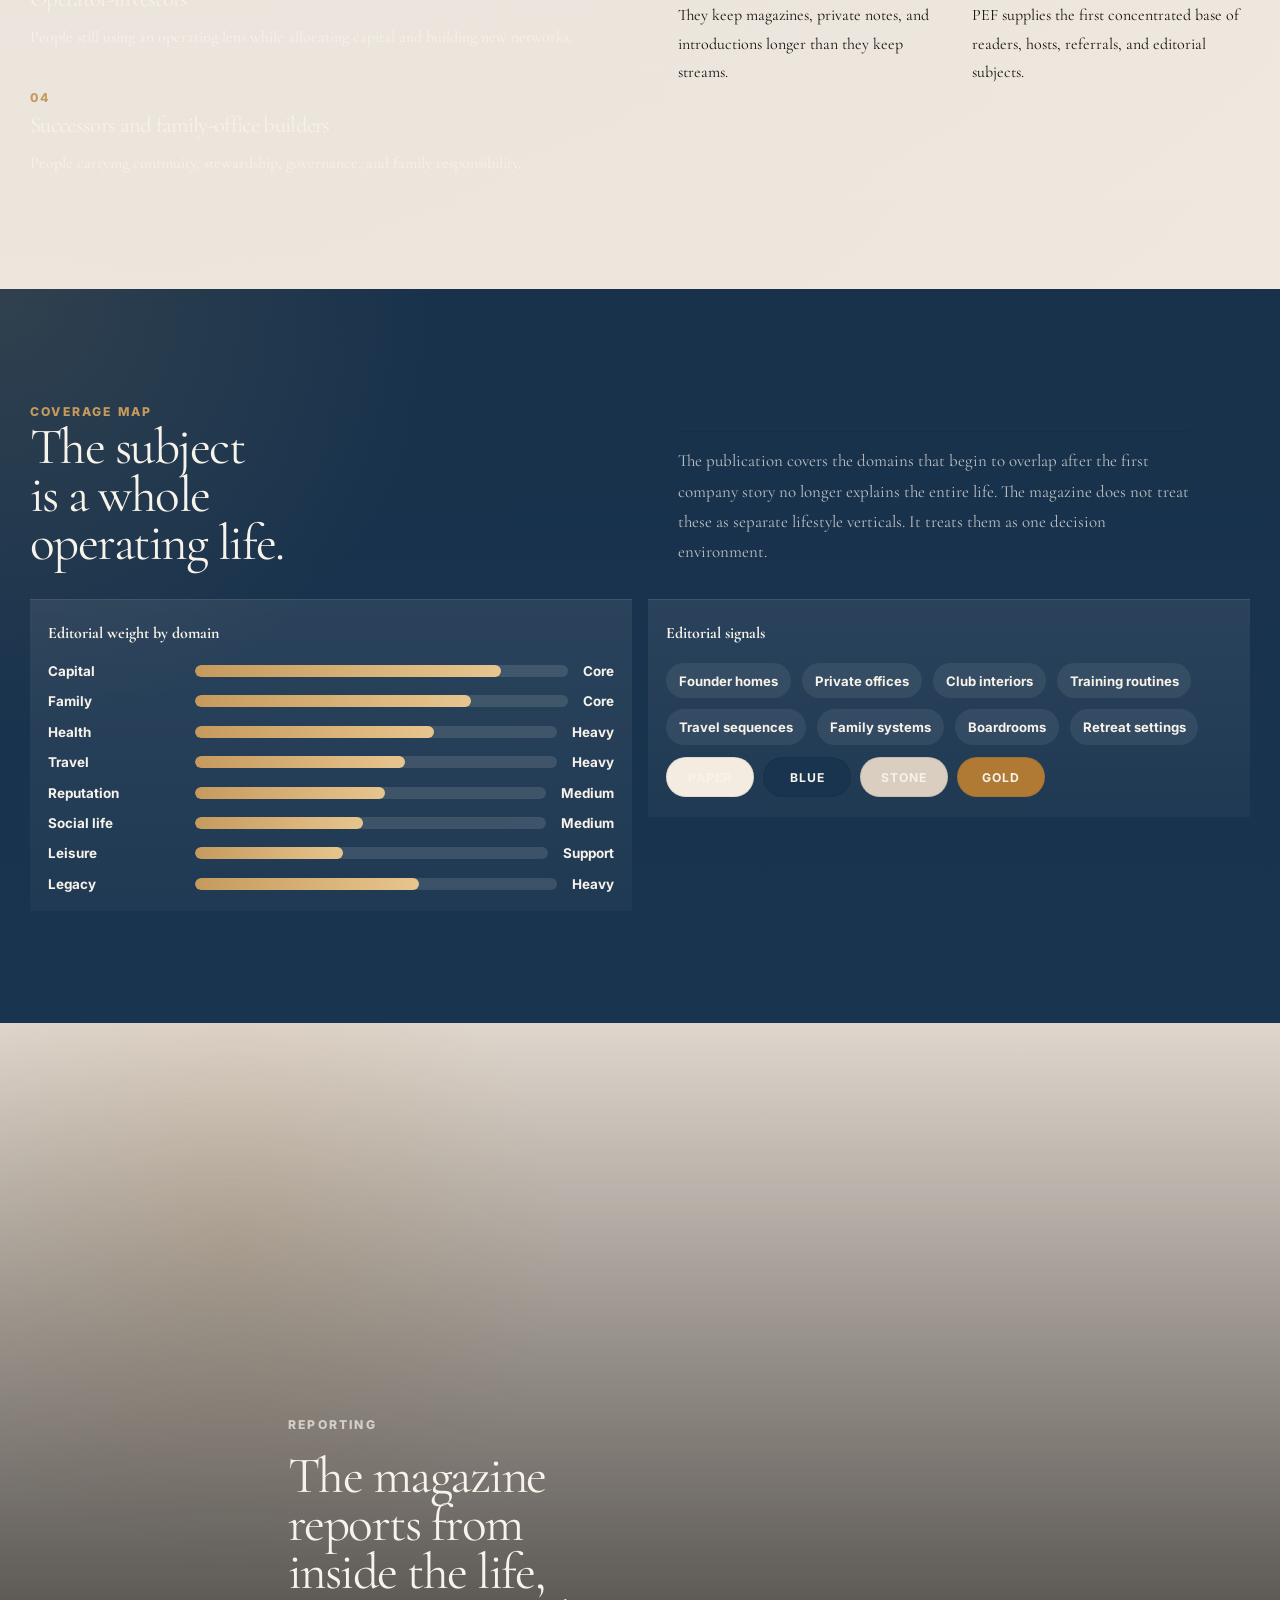
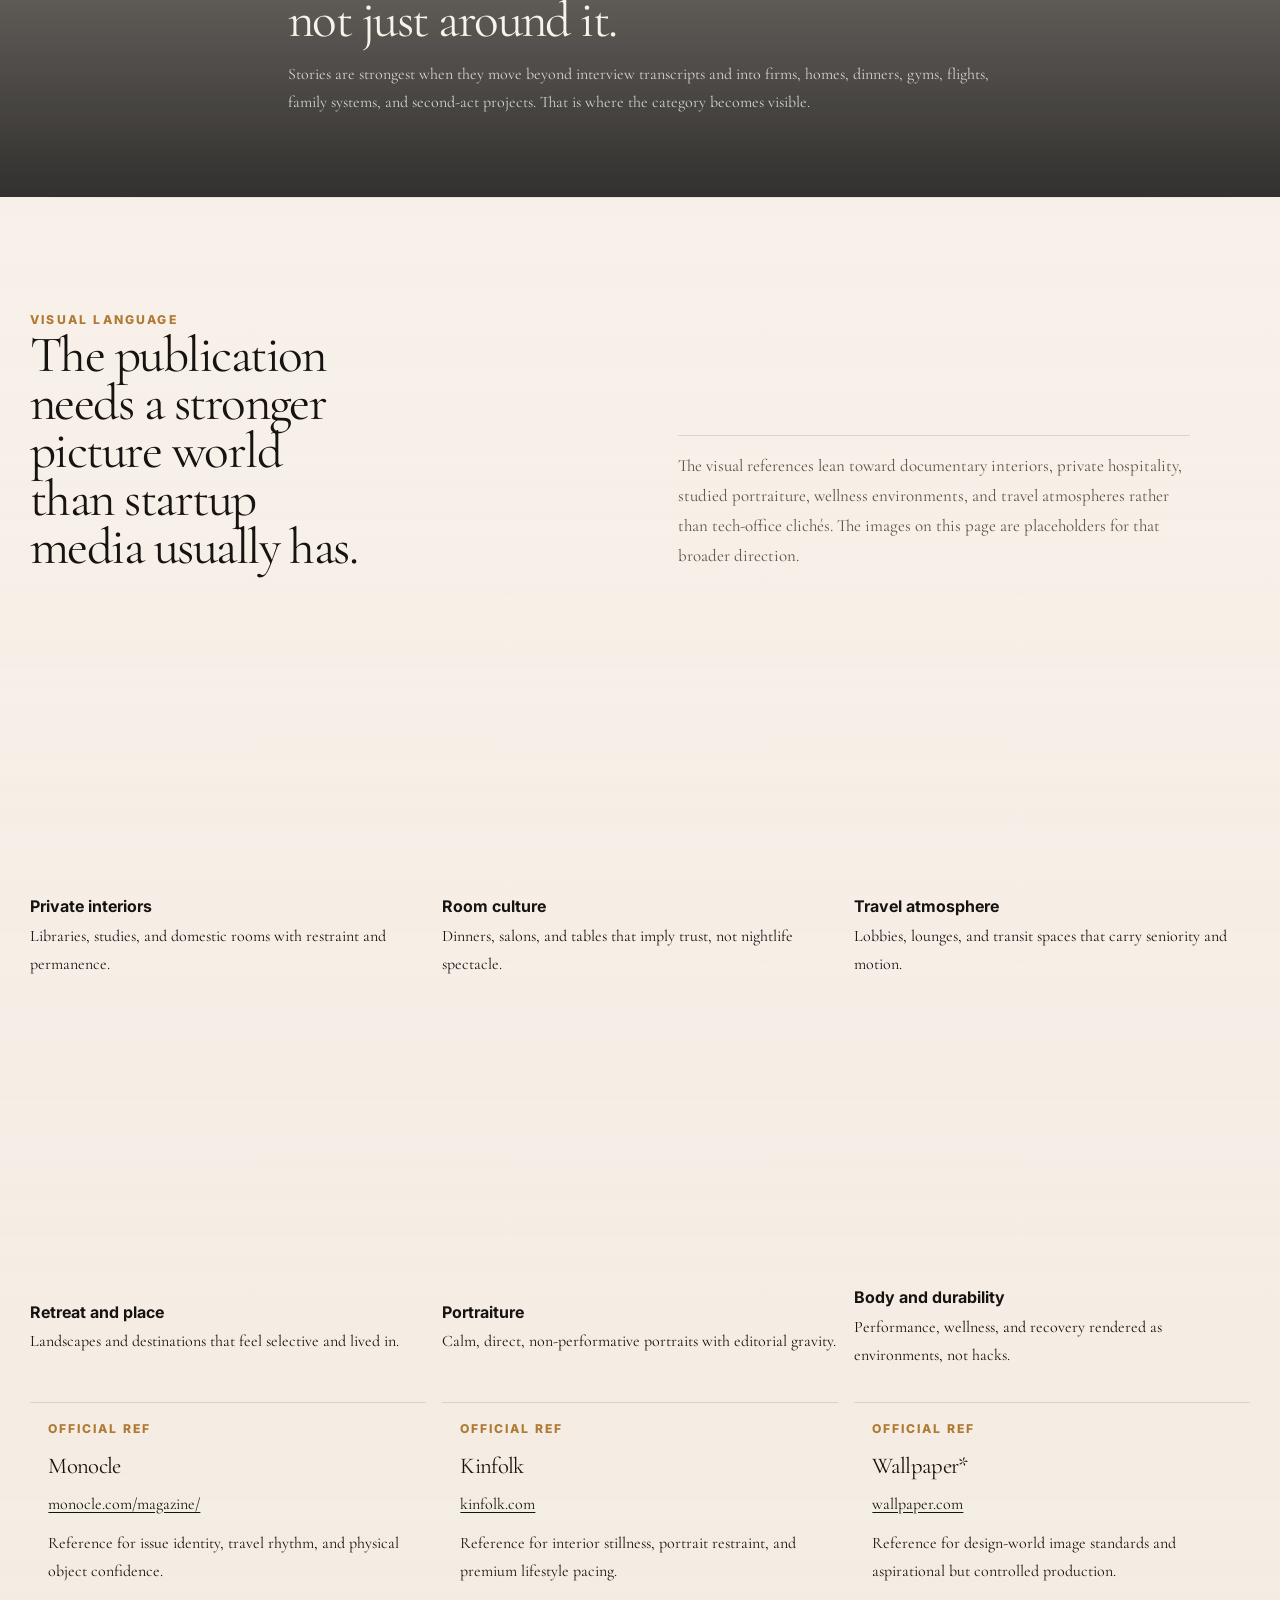
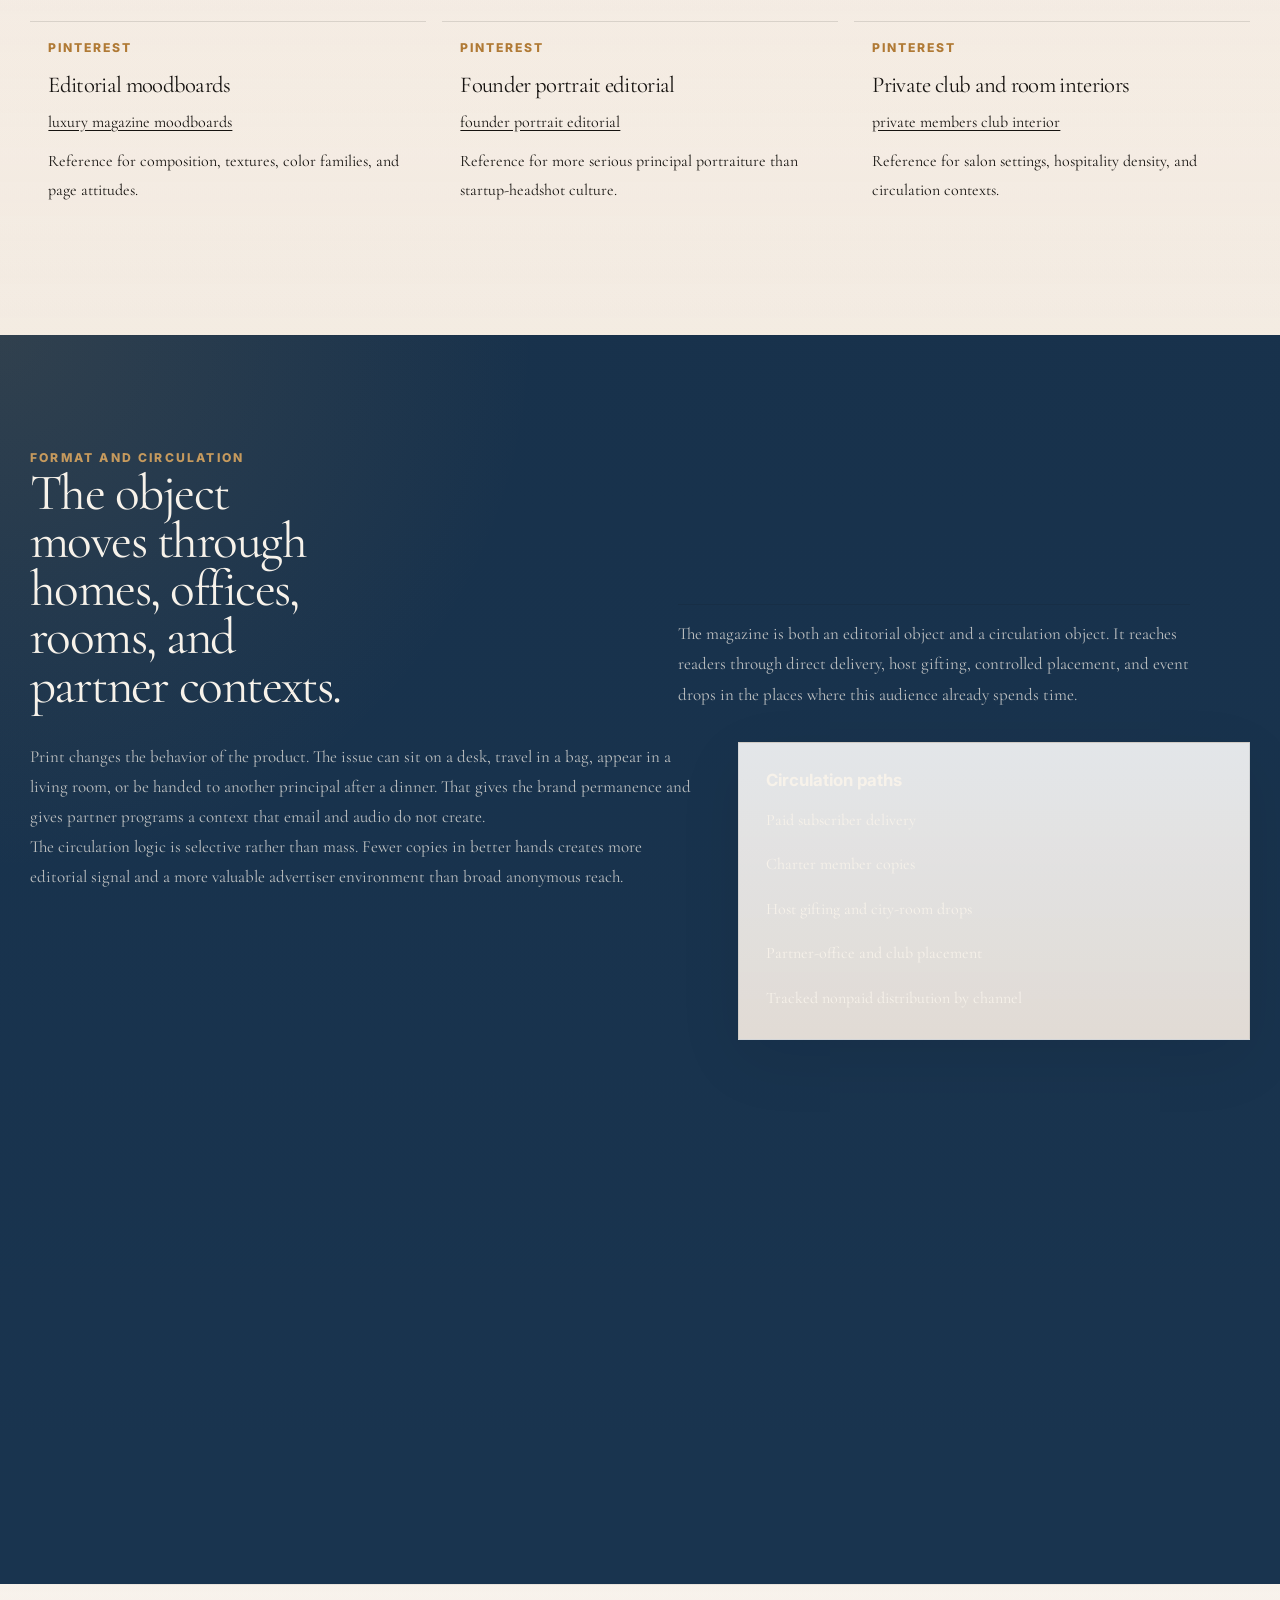
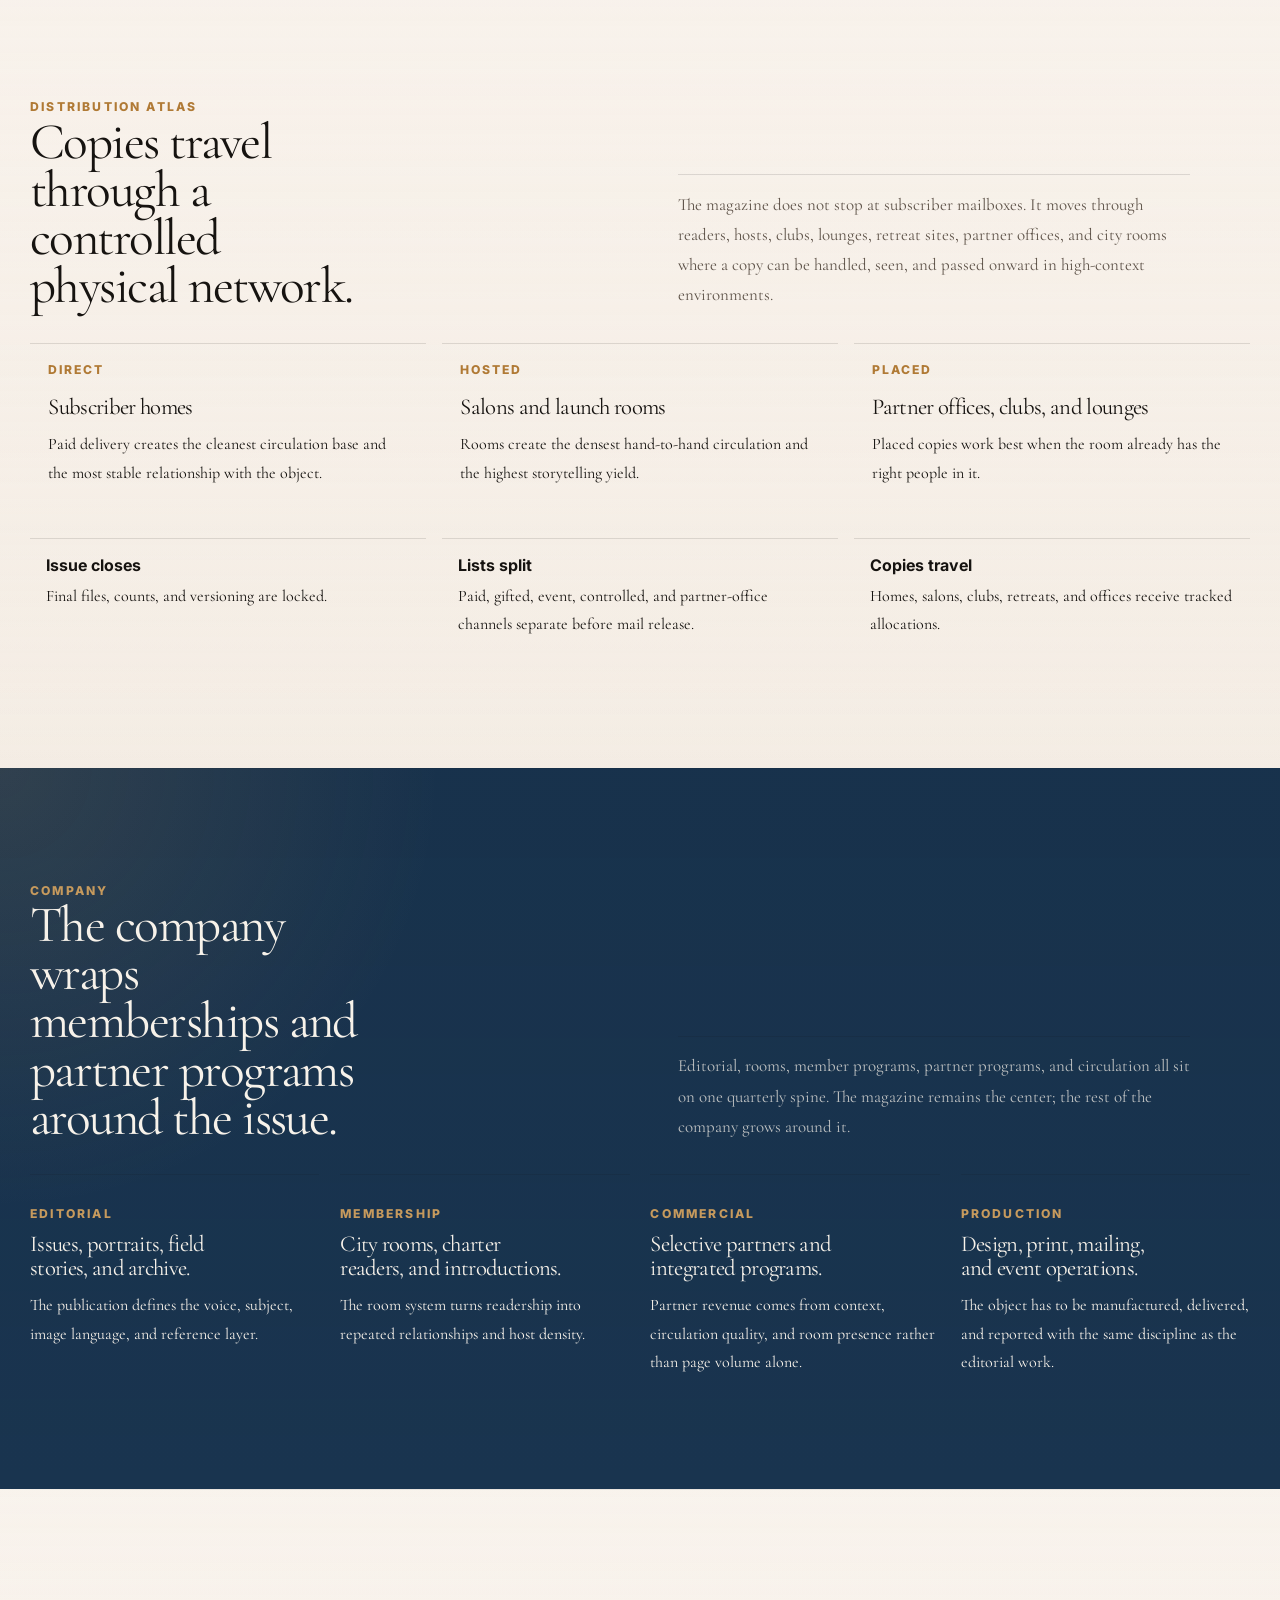
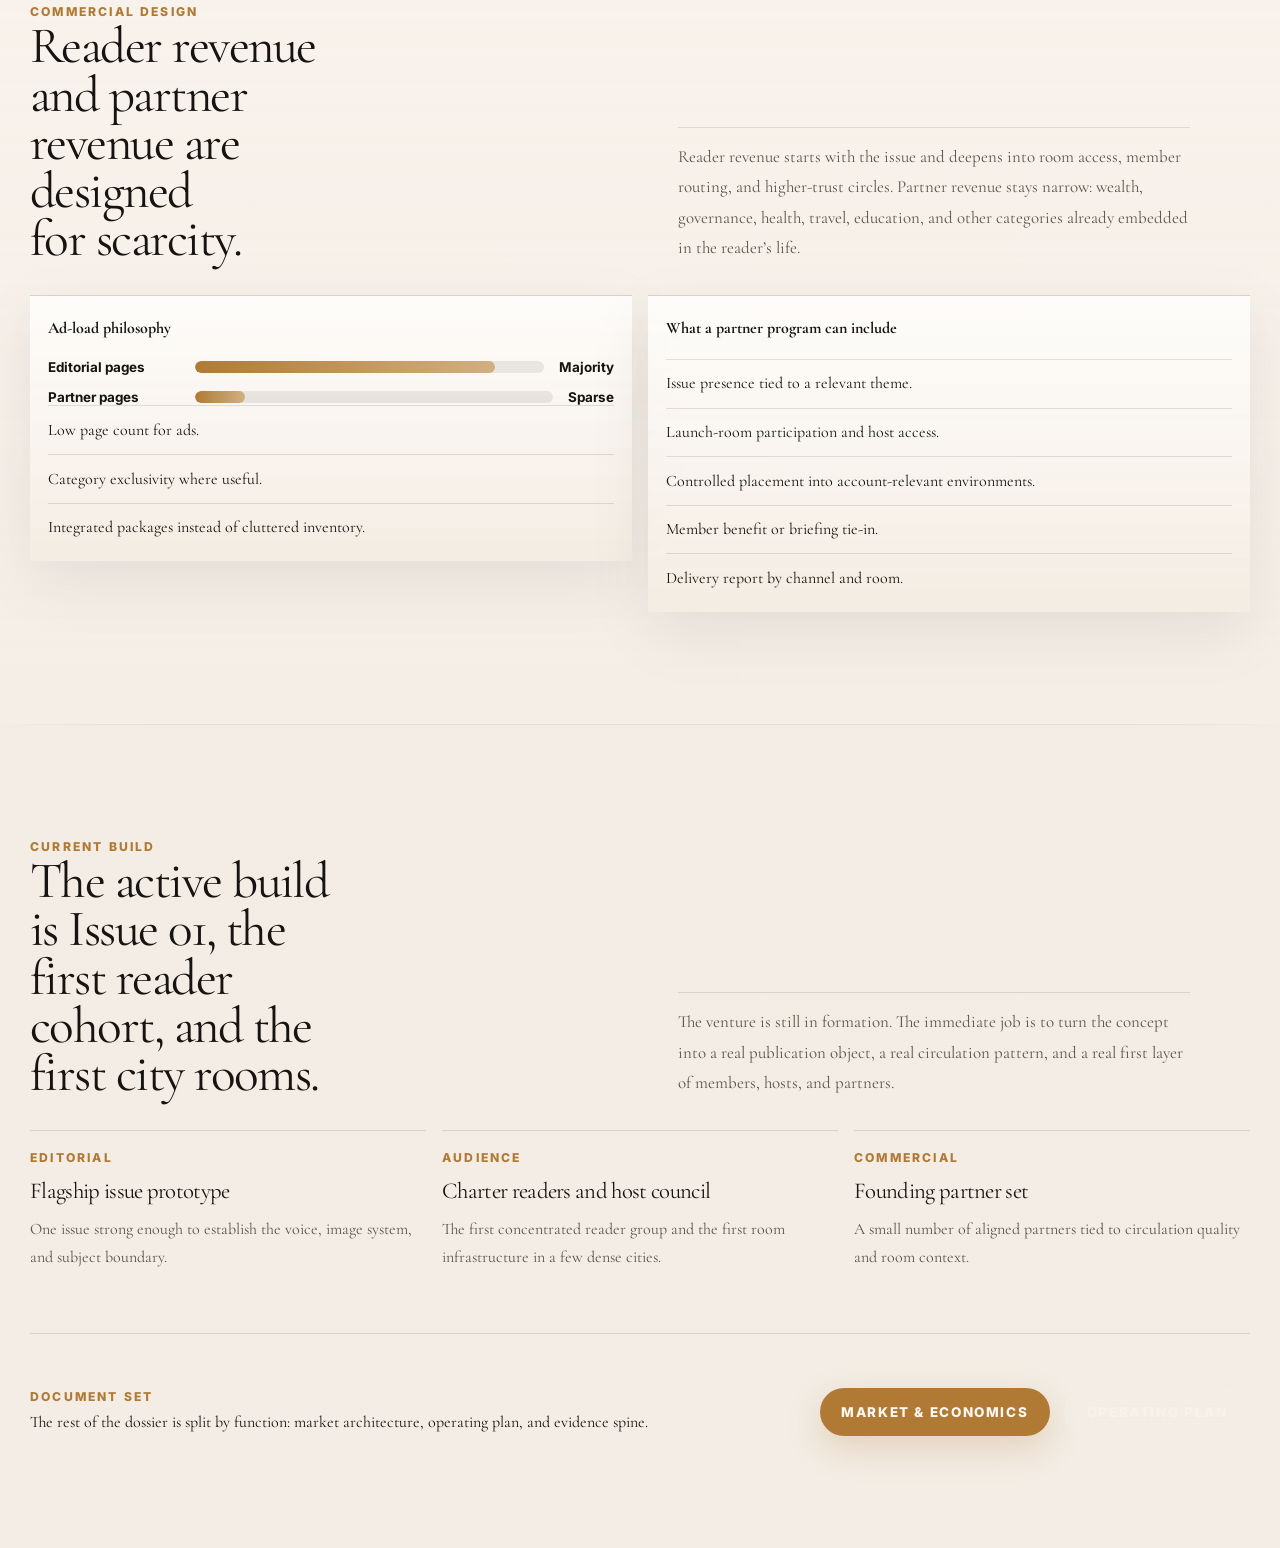
==== commit bc418c2f: "Expand dossier visuals and adopt Atlantic-style typography" ====
--- a/site/index.html
+++ b/site/index.html
@@ -7,7 +7,7 @@
 <meta name="description" content="After Exit is a magazine venture in formation with PEF for founders, investors, successors, and owner-principals in the second act.">
 <link rel="preconnect" href="https://fonts.googleapis.com">
 <link rel="preconnect" href="https://fonts.gstatic.com" crossorigin>
-<link href="https://fonts.googleapis.com/css2?family=Instrument+Serif:ital@0;1&amp;family=Inter:wght@400;500;600;700;800;900&amp;display=swap" rel="stylesheet">
+<link href="https://fonts.googleapis.com/css2?family=Cormorant+Garamond:wght@400;500;600;700&amp;family=Inter:wght@400;500;600;700;800;900&amp;display=swap" rel="stylesheet">
 <link rel="stylesheet" href="styles.css">
 </head>
 <body>
@@ -74,7 +74,88 @@
       </div>
     </section>
 
-    <section class="section section-dark" id="reader">
+    <section class="section section-dark" id="issue-spine">
+      <div class="container">
+        <div class="lead-grid">
+          <div>
+            <p class="section-label">Issue Spine</p>
+            <h2>One issue creates many surfaces.</h2>
+          </div>
+          <p class="support">The magazine is the anchor object, but each issue also creates a room sequence, a private note cadence, a partner package, and a visual system that can travel beyond the printed spine.</p>
+        </div>
+        <div class="spine-grid">
+          <article class="spine-step">
+            <span>Open</span>
+            <h3>Cover feature</h3>
+            <p>The major story that defines the category frame for the quarter.</p>
+          </article>
+          <article class="spine-step">
+            <span>Report</span>
+            <h3>Embedded field story</h3>
+            <p>A company, home, trip, or family system seen from the inside.</p>
+          </article>
+          <article class="spine-step">
+            <span>Render</span>
+            <h3>Portrait and image package</h3>
+            <p>The photographic language that makes the publication recognizable.</p>
+          </article>
+          <article class="spine-step">
+            <span>Translate</span>
+            <h3>Notebook and guide</h3>
+            <p>Practical guidance for money, body, place, or continuity.</p>
+          </article>
+          <article class="spine-step">
+            <span>Circulate</span>
+            <h3>Back-of-book and placement</h3>
+            <p>Short intelligence, references, and sponsor-safe pages built to travel.</p>
+          </article>
+        </div>
+        <div class="chart-grid">
+          <article class="chart-panel">
+            <p class="chart-title"><strong>Output stack from one issue</strong></p>
+            <div class="bar-chart">
+              <div class="bar-row">
+                <span class="bar-label">Print object</span>
+                <div class="bar-track"><div class="bar-fill" style="--value: 100;"></div></div>
+                <span class="bar-value">1x</span>
+              </div>
+              <div class="bar-row">
+                <span class="bar-label">Launch rooms</span>
+                <div class="bar-track"><div class="bar-fill" style="--value: 80;"></div></div>
+                <span class="bar-value">3-6x</span>
+              </div>
+              <div class="bar-row">
+                <span class="bar-label">Private notes</span>
+                <div class="bar-track"><div class="bar-fill" style="--value: 72;"></div></div>
+                <span class="bar-value">6-10x</span>
+              </div>
+              <div class="bar-row">
+                <span class="bar-label">Clips and stills</span>
+                <div class="bar-track"><div class="bar-fill" style="--value: 64;"></div></div>
+                <span class="bar-value">10-20x</span>
+              </div>
+              <div class="bar-row">
+                <span class="bar-label">Partner programs</span>
+                <div class="bar-track"><div class="bar-fill" style="--value: 52;"></div></div>
+                <span class="bar-value">1-3x</span>
+              </div>
+            </div>
+          </article>
+          <article class="chart-panel">
+            <p class="chart-title"><strong>Artifact anatomy</strong></p>
+            <div class="signal-list">
+              <p>Cover and opener set the worldview.</p>
+              <p>Middle features create the documentary weight.</p>
+              <p>Notebook pages convert editorial attention into practical utility.</p>
+              <p>Back-of-book pages are optimized for gifting, clipping, and room circulation.</p>
+              <p>Between-issue outputs stay tethered to the print object rather than replacing it.</p>
+            </div>
+          </article>
+        </div>
+      </div>
+    </section>
+
+    <section class="section" id="reader">
       <div class="container">
         <div class="lead-grid">
           <div>
@@ -132,6 +213,84 @@
       </div>
     </section>
 
+    <section class="section section-dark" id="coverage-map">
+      <div class="container">
+        <div class="lead-grid">
+          <div>
+            <p class="section-label">Coverage Map</p>
+            <h2>The subject is a whole operating life.</h2>
+          </div>
+          <p class="support">The publication covers the domains that begin to overlap after the first company story no longer explains the entire life. The magazine does not treat these as separate lifestyle verticals. It treats them as one decision environment.</p>
+        </div>
+        <div class="chart-grid">
+          <article class="chart-panel">
+            <p class="chart-title"><strong>Editorial weight by domain</strong></p>
+            <div class="bar-chart">
+              <div class="bar-row">
+                <span class="bar-label">Capital</span>
+                <div class="bar-track"><div class="bar-fill" style="--value: 82;"></div></div>
+                <span class="bar-value">Core</span>
+              </div>
+              <div class="bar-row">
+                <span class="bar-label">Family</span>
+                <div class="bar-track"><div class="bar-fill" style="--value: 74;"></div></div>
+                <span class="bar-value">Core</span>
+              </div>
+              <div class="bar-row">
+                <span class="bar-label">Health</span>
+                <div class="bar-track"><div class="bar-fill" style="--value: 66;"></div></div>
+                <span class="bar-value">Heavy</span>
+              </div>
+              <div class="bar-row">
+                <span class="bar-label">Travel</span>
+                <div class="bar-track"><div class="bar-fill" style="--value: 58;"></div></div>
+                <span class="bar-value">Heavy</span>
+              </div>
+              <div class="bar-row">
+                <span class="bar-label">Reputation</span>
+                <div class="bar-track"><div class="bar-fill" style="--value: 54;"></div></div>
+                <span class="bar-value">Medium</span>
+              </div>
+              <div class="bar-row">
+                <span class="bar-label">Social life</span>
+                <div class="bar-track"><div class="bar-fill" style="--value: 48;"></div></div>
+                <span class="bar-value">Medium</span>
+              </div>
+              <div class="bar-row">
+                <span class="bar-label">Leisure</span>
+                <div class="bar-track"><div class="bar-fill" style="--value: 42;"></div></div>
+                <span class="bar-value">Support</span>
+              </div>
+              <div class="bar-row">
+                <span class="bar-label">Legacy</span>
+                <div class="bar-track"><div class="bar-fill" style="--value: 62;"></div></div>
+                <span class="bar-value">Heavy</span>
+              </div>
+            </div>
+          </article>
+          <article class="chart-panel">
+            <p class="chart-title"><strong>Editorial signals</strong></p>
+            <div class="node-map">
+              <span class="node-pill">Founder homes</span>
+              <span class="node-pill">Private offices</span>
+              <span class="node-pill">Club interiors</span>
+              <span class="node-pill">Training routines</span>
+              <span class="node-pill">Travel sequences</span>
+              <span class="node-pill">Family systems</span>
+              <span class="node-pill">Boardrooms</span>
+              <span class="node-pill">Retreat settings</span>
+            </div>
+            <div class="swatch-row">
+              <span class="swatch swatch-cream">Paper</span>
+              <span class="swatch swatch-blue">Blue</span>
+              <span class="swatch swatch-stone">Stone</span>
+              <span class="swatch swatch-gold">Gold</span>
+            </div>
+          </article>
+        </div>
+      </div>
+    </section>
+
     <section class="immersion immersion-room">
       <div class="immersion-copy">
         <p class="eyebrow">Reporting</p>
@@ -140,7 +299,83 @@
       </div>
     </section>
 
-    <section class="section" id="format">
+    <section class="section" id="visual-language">
+      <div class="container">
+        <div class="lead-grid">
+          <div>
+            <p class="section-label">Visual Language</p>
+            <h2>The publication needs a stronger picture world than startup media usually has.</h2>
+          </div>
+          <p class="support">The visual references lean toward documentary interiors, private hospitality, studied portraiture, wellness environments, and travel atmospheres rather than tech-office clichés. The images on this page are placeholders for that broader direction.</p>
+        </div>
+        <div class="moodboard-grid">
+          <article class="mood-card">
+            <div class="mood-photo photo-library"></div>
+            <div class="mood-caption"><strong>Private interiors</strong><p>Libraries, studies, and domestic rooms with restraint and permanence.</p></div>
+          </article>
+          <article class="mood-card">
+            <div class="mood-photo photo-dinner"></div>
+            <div class="mood-caption"><strong>Room culture</strong><p>Dinners, salons, and tables that imply trust, not nightlife spectacle.</p></div>
+          </article>
+          <article class="mood-card">
+            <div class="mood-photo photo-lounge"></div>
+            <div class="mood-caption"><strong>Travel atmosphere</strong><p>Lobbies, lounges, and transit spaces that carry seniority and motion.</p></div>
+          </article>
+          <article class="mood-card">
+            <div class="mood-photo photo-retreat"></div>
+            <div class="mood-caption"><strong>Retreat and place</strong><p>Landscapes and destinations that feel selective and lived in.</p></div>
+          </article>
+          <article class="mood-card">
+            <div class="mood-photo photo-portrait"></div>
+            <div class="mood-caption"><strong>Portraiture</strong><p>Calm, direct, non-performative portraits with editorial gravity.</p></div>
+          </article>
+          <article class="mood-card">
+            <div class="mood-photo photo-health"></div>
+            <div class="mood-caption"><strong>Body and durability</strong><p>Performance, wellness, and recovery rendered as environments, not hacks.</p></div>
+          </article>
+        </div>
+        <div class="reference-grid">
+          <article class="reference-card">
+            <span>Official ref</span>
+            <h3>Monocle</h3>
+            <p><a href="https://monocle.com/magazine/">monocle.com/magazine/</a></p>
+            <p>Reference for issue identity, travel rhythm, and physical object confidence.</p>
+          </article>
+          <article class="reference-card">
+            <span>Official ref</span>
+            <h3>Kinfolk</h3>
+            <p><a href="https://www.kinfolk.com/">kinfolk.com</a></p>
+            <p>Reference for interior stillness, portrait restraint, and premium lifestyle pacing.</p>
+          </article>
+          <article class="reference-card">
+            <span>Official ref</span>
+            <h3>Wallpaper*</h3>
+            <p><a href="https://www.wallpaper.com/">wallpaper.com</a></p>
+            <p>Reference for design-world image standards and aspirational but controlled production.</p>
+          </article>
+          <article class="reference-card">
+            <span>Pinterest</span>
+            <h3>Editorial moodboards</h3>
+            <p><a href="https://www.pinterest.com/search/pins/?q=editorial%20moodboard%20luxury%20magazine">luxury magazine moodboards</a></p>
+            <p>Reference for composition, textures, color families, and page attitudes.</p>
+          </article>
+          <article class="reference-card">
+            <span>Pinterest</span>
+            <h3>Founder portrait editorial</h3>
+            <p><a href="https://www.pinterest.com/search/pins/?q=founder%20portrait%20editorial">founder portrait editorial</a></p>
+            <p>Reference for more serious principal portraiture than startup-headshot culture.</p>
+          </article>
+          <article class="reference-card">
+            <span>Pinterest</span>
+            <h3>Private club and room interiors</h3>
+            <p><a href="https://www.pinterest.com/search/pins/?q=private%20members%20club%20interior">private members club interior</a></p>
+            <p>Reference for salon settings, hospitality density, and circulation contexts.</p>
+          </article>
+        </div>
+      </div>
+    </section>
+
+    <section class="section section-dark" id="format">
       <div class="container">
         <div class="lead-grid">
           <div>
@@ -171,6 +406,49 @@
       </div>
     </section>
 
+    <section class="section" id="distribution-atlas">
+      <div class="container">
+        <div class="lead-grid">
+          <div>
+            <p class="section-label">Distribution Atlas</p>
+            <h2>Copies travel through a controlled physical network.</h2>
+          </div>
+          <p class="support">The magazine does not stop at subscriber mailboxes. It moves through readers, hosts, clubs, lounges, retreat sites, partner offices, and city rooms where a copy can be handled, seen, and passed onward in high-context environments.</p>
+        </div>
+        <div class="atlas-grid">
+          <article class="atlas-card">
+            <span>Direct</span>
+            <h3>Subscriber homes</h3>
+            <p>Paid delivery creates the cleanest circulation base and the most stable relationship with the object.</p>
+          </article>
+          <article class="atlas-card">
+            <span>Hosted</span>
+            <h3>Salons and launch rooms</h3>
+            <p>Rooms create the densest hand-to-hand circulation and the highest storytelling yield.</p>
+          </article>
+          <article class="atlas-card">
+            <span>Placed</span>
+            <h3>Partner offices, clubs, and lounges</h3>
+            <p>Placed copies work best when the room already has the right people in it.</p>
+          </article>
+        </div>
+        <div class="workflow-map">
+          <article class="workflow-step">
+            <strong>Issue closes</strong>
+            <p>Final files, counts, and versioning are locked.</p>
+          </article>
+          <article class="workflow-step">
+            <strong>Lists split</strong>
+            <p>Paid, gifted, event, controlled, and partner-office channels separate before mail release.</p>
+          </article>
+          <article class="workflow-step">
+            <strong>Copies travel</strong>
+            <p>Homes, salons, clubs, retreats, and offices receive tracked allocations.</p>
+          </article>
+        </div>
+      </div>
+    </section>
+
     <section class="section section-dark" id="company">
       <div class="container">
         <div class="lead-grid">
@@ -202,18 +480,49 @@
             <p>The object has to be manufactured, delivered, and reported with the same discipline as the editorial work.</p>
           </article>
         </div>
-        <div class="split-grid">
-          <div>
-            <p class="support">Reader revenue starts with the issue and deepens into room access, member routing, and higher-trust circles. Partner revenue stays narrow: wealth, governance, health, travel, education, and other categories already embedded in the reader’s life. The issue stays low-ad-load and sponsor inventory stays deliberately scarce.</p>
-          </div>
-          <div class="glass-panel">
-            <strong>Revenue layers</strong>
-            <p>Reader subscription</p>
-            <p>Circle membership</p>
-            <p>Patron and council layer</p>
-            <p>Founding partner programs</p>
-            <p>Issue-linked briefs and special products</p>
-          </div>
+      </div>
+    </section>
+
+    <section class="section" id="commercial-design">
+      <div class="container">
+        <div class="lead-grid">
+          <div>
+            <p class="section-label">Commercial Design</p>
+            <h2>Reader revenue and partner revenue are designed for scarcity.</h2>
+          </div>
+          <p class="support">Reader revenue starts with the issue and deepens into room access, member routing, and higher-trust circles. Partner revenue stays narrow: wealth, governance, health, travel, education, and other categories already embedded in the reader’s life.</p>
+        </div>
+        <div class="chart-grid">
+          <article class="chart-panel">
+            <p class="chart-title"><strong>Ad-load philosophy</strong></p>
+            <div class="bar-chart">
+              <div class="bar-row">
+                <span class="bar-label">Editorial pages</span>
+                <div class="bar-track"><div class="bar-fill" style="--value: 86;"></div></div>
+                <span class="bar-value">Majority</span>
+              </div>
+              <div class="bar-row">
+                <span class="bar-label">Partner pages</span>
+                <div class="bar-track"><div class="bar-fill" style="--value: 14;"></div></div>
+                <span class="bar-value">Sparse</span>
+              </div>
+            </div>
+            <div class="signal-list">
+              <p>Low page count for ads.</p>
+              <p>Category exclusivity where useful.</p>
+              <p>Integrated packages instead of cluttered inventory.</p>
+            </div>
+          </article>
+          <article class="chart-panel">
+            <p class="chart-title"><strong>What a partner program can include</strong></p>
+            <div class="signal-list">
+              <p>Issue presence tied to a relevant theme.</p>
+              <p>Launch-room participation and host access.</p>
+              <p>Controlled placement into account-relevant environments.</p>
+              <p>Member benefit or briefing tie-in.</p>
+              <p>Delivery report by channel and room.</p>
+            </div>
+          </article>
         </div>
       </div>
     </section>
--- a/site/styles.css
+++ b/site/styles.css
@@ -19,7 +19,8 @@
   --shadow-paper: 0 24px 90px rgba(15, 19, 24, 0.12);
   --max: 1220px;
   --content: 760px;
-  --display: "Instrument Serif", Georgia, "Times New Roman", serif;
+  --display: "Cormorant Garamond", Georgia, "Times New Roman", serif;
+  --serif: "Cormorant Garamond", Georgia, "Times New Roman", serif;
   --sans: "Inter", "Helvetica Neue", Arial, sans-serif;
 }
 
@@ -86,6 +87,7 @@
 
 .brand,
 .site-nav a {
+  font-family: var(--sans);
   font-size: 0.82rem;
   letter-spacing: 0.18em;
   text-transform: uppercase;
@@ -182,6 +184,7 @@
 .section-label,
 .metric-kicker,
 .card-kicker {
+  font-family: var(--sans);
   font-size: 0.76rem;
   font-weight: 800;
   letter-spacing: 0.18em;
@@ -225,6 +228,7 @@
 
 p {
   margin: 0;
+  font-family: var(--serif);
   line-height: 1.78;
 }
 
@@ -454,7 +458,16 @@
 .story-grid,
 .source-grid,
 .metric-grid,
-.compare-grid {
+.compare-grid,
+.spine-grid,
+.chart-grid,
+.reference-grid,
+.moodboard-grid,
+.atlas-grid,
+.workflow-map,
+.calendar-grid,
+.review-grid,
+.decision-grid {
   display: grid;
   gap: 1rem;
 }
@@ -534,6 +547,11 @@
 .photo-salon { background-image: url("https://images.unsplash.com/photo-1515169067868-5387ec356754?auto=format&fit=crop&w=1200&q=80"); }
 .photo-airport { background-image: url("https://images.unsplash.com/photo-1436491865332-7a61a109cc05?auto=format&fit=crop&w=1200&q=80"); }
 .photo-study { background-image: url("https://images.unsplash.com/photo-1497366754035-f200968a6e72?auto=format&fit=crop&w=1200&q=80"); }
+.photo-library { background-image: url("https://images.unsplash.com/photo-1505693416388-ac5ce068fe85?auto=format&fit=crop&w=1200&q=80"); }
+.photo-dinner { background-image: url("https://images.unsplash.com/photo-1414235077428-338989a2e8c0?auto=format&fit=crop&w=1200&q=80"); }
+.photo-lounge { background-image: url("https://images.unsplash.com/photo-1511818966892-d7d671e672a2?auto=format&fit=crop&w=1200&q=80"); }
+.photo-retreat { background-image: url("https://images.unsplash.com/photo-1506744038136-46273834b3fb?auto=format&fit=crop&w=1200&q=80"); }
+.photo-portrait { background-image: url("https://images.unsplash.com/photo-1500648767791-00dcc994a43e?auto=format&fit=crop&w=1200&q=80"); }
 
 .story-copy,
 .metric-copy,
@@ -809,6 +827,333 @@
 
 .image-triptych {
   grid-template-columns: 1.15fr 0.85fr 0.85fr;
+}
+
+.spine-grid {
+  grid-template-columns: repeat(5, minmax(0, 1fr));
+}
+
+.spine-step,
+.chart-panel,
+.reference-card,
+.atlas-card,
+.review-card,
+.decision-card {
+  padding: 1.15rem 1.15rem 1.2rem;
+  border-top: 1px solid var(--line);
+}
+
+.section-dark .spine-step,
+.section-dark .chart-panel,
+.section-dark .reference-card,
+.section-dark .atlas-card,
+.section-dark .review-card,
+.section-dark .decision-card {
+  border-top-color: rgba(247, 242, 234, 0.14);
+}
+
+.spine-step span,
+.reference-card span,
+.atlas-card span,
+.review-card span {
+  display: inline-block;
+  margin-bottom: 0.55rem;
+  font-size: 0.76rem;
+  font-weight: 800;
+  letter-spacing: 0.16em;
+  text-transform: uppercase;
+  color: var(--gold);
+}
+
+.section-dark .spine-step span,
+.section-dark .reference-card span,
+.section-dark .atlas-card span,
+.section-dark .review-card span {
+  color: var(--gold-soft);
+}
+
+.chart-grid {
+  grid-template-columns: repeat(2, minmax(0, 1fr));
+  align-items: start;
+}
+
+.chart-panel {
+  background:
+    linear-gradient(180deg, rgba(255, 255, 255, 0.78), rgba(244, 236, 226, 0.86));
+  box-shadow: var(--shadow-soft);
+}
+
+.section-dark .chart-panel {
+  background:
+    linear-gradient(180deg, rgba(255, 255, 255, 0.08), rgba(255, 255, 255, 0.03));
+  box-shadow: none;
+}
+
+.chart-title {
+  margin-bottom: 1rem;
+}
+
+.bar-chart {
+  display: grid;
+  gap: 0.9rem;
+}
+
+.bar-row {
+  display: grid;
+  grid-template-columns: 132px 1fr auto;
+  gap: 0.9rem;
+  align-items: center;
+}
+
+.bar-label,
+.bar-value {
+  font-size: 0.84rem;
+  font-weight: 700;
+}
+
+.bar-track {
+  position: relative;
+  height: 12px;
+  background: rgba(22, 19, 16, 0.08);
+  overflow: hidden;
+  border-radius: 999px;
+}
+
+.section-dark .bar-track {
+  background: rgba(247, 242, 234, 0.12);
+}
+
+.bar-fill {
+  position: absolute;
+  inset: 0 auto 0 0;
+  width: calc(var(--value) * 1%);
+  border-radius: 999px;
+  background: linear-gradient(90deg, var(--gold), #d1b080);
+}
+
+.section-dark .bar-fill {
+  background: linear-gradient(90deg, var(--gold-soft), #e7c58e);
+}
+
+.funnel-chart {
+  display: grid;
+  gap: 0.55rem;
+}
+
+.funnel-step {
+  width: calc(var(--value) * 1%);
+  min-width: 180px;
+  padding: 0.95rem 1rem;
+  background: rgba(25, 52, 79, 0.08);
+  border-left: 3px solid var(--pine);
+}
+
+.funnel-step strong {
+  display: block;
+  margin-bottom: 0.2rem;
+}
+
+.section-dark .funnel-step {
+  background: rgba(255, 255, 255, 0.06);
+  border-left-color: var(--gold-soft);
+}
+
+.moodboard-grid {
+  grid-template-columns: repeat(3, minmax(0, 1fr));
+}
+
+.mood-card {
+  display: grid;
+  gap: 0.8rem;
+}
+
+.mood-photo {
+  min-height: 280px;
+  background-size: cover;
+  background-position: center;
+}
+
+.mood-caption strong {
+  display: block;
+  margin-bottom: 0.35rem;
+  font-size: 1rem;
+}
+
+.reference-grid,
+.atlas-grid,
+.workflow-map,
+.review-grid,
+.decision-grid {
+  grid-template-columns: repeat(3, minmax(0, 1fr));
+}
+
+.reference-card,
+.atlas-card,
+.review-card,
+.decision-card {
+  display: grid;
+  gap: 0.65rem;
+}
+
+.reference-card a {
+  text-decoration: underline;
+  text-underline-offset: 0.18em;
+}
+
+.swatch-row {
+  display: flex;
+  flex-wrap: wrap;
+  gap: 0.55rem;
+  margin-top: 0.8rem;
+}
+
+.swatch {
+  display: inline-flex;
+  align-items: center;
+  justify-content: center;
+  min-width: 88px;
+  min-height: 40px;
+  padding: 0.4rem 0.7rem;
+  border-radius: 999px;
+  font-size: 0.76rem;
+  font-weight: 700;
+  letter-spacing: 0.08em;
+  text-transform: uppercase;
+  border: 1px solid rgba(22, 19, 16, 0.08);
+}
+
+.swatch-cream { background: #f5ece1; }
+.swatch-blue { background: #19344f; color: var(--white); }
+.swatch-stone { background: #d9cebf; }
+.swatch-gold { background: #b07a35; color: var(--white); }
+
+.matrix-table,
+.calendar-table,
+.raci-table {
+  width: 100%;
+  border-collapse: collapse;
+  font-size: 0.94rem;
+}
+
+.matrix-table th,
+.matrix-table td,
+.calendar-table th,
+.calendar-table td,
+.raci-table th,
+.raci-table td {
+  padding: 0.8rem 0.75rem;
+  border-top: 1px solid var(--line);
+  text-align: left;
+  vertical-align: top;
+}
+
+.section-dark .matrix-table th,
+.section-dark .matrix-table td,
+.section-dark .calendar-table th,
+.section-dark .calendar-table td,
+.section-dark .raci-table th,
+.section-dark .raci-table td {
+  border-top-color: rgba(247, 242, 234, 0.14);
+}
+
+.matrix-table th,
+.calendar-table th,
+.raci-table th {
+  font-size: 0.78rem;
+  font-weight: 800;
+  letter-spacing: 0.14em;
+  text-transform: uppercase;
+  color: var(--gold);
+}
+
+.section-dark .matrix-table th,
+.section-dark .calendar-table th,
+.section-dark .raci-table th {
+  color: var(--gold-soft);
+}
+
+.calendar-grid {
+  grid-template-columns: 1.2fr 0.8fr;
+}
+
+.calendar-lanes {
+  display: grid;
+  gap: 0.9rem;
+}
+
+.calendar-lane {
+  display: grid;
+  grid-template-columns: 120px repeat(4, minmax(0, 1fr));
+  gap: 0.5rem;
+  align-items: center;
+}
+
+.calendar-name {
+  font-size: 0.84rem;
+  font-weight: 700;
+}
+
+.calendar-cell {
+  min-height: 54px;
+  padding: 0.7rem 0.8rem;
+  background: rgba(22, 19, 16, 0.05);
+}
+
+.section-dark .calendar-cell {
+  background: rgba(255, 255, 255, 0.06);
+}
+
+.calendar-cell strong {
+  display: block;
+  margin-bottom: 0.2rem;
+}
+
+.workflow-step {
+  padding: 1rem 1rem 1.05rem;
+  border-top: 1px solid var(--line);
+}
+
+.section-dark .workflow-step {
+  border-top-color: rgba(247, 242, 234, 0.14);
+}
+
+.workflow-step strong {
+  display: block;
+  margin-bottom: 0.4rem;
+}
+
+.node-map {
+  display: flex;
+  flex-wrap: wrap;
+  gap: 0.7rem;
+}
+
+.node-pill {
+  display: inline-flex;
+  align-items: center;
+  padding: 0.6rem 0.8rem;
+  border-radius: 999px;
+  background: rgba(25, 52, 79, 0.08);
+  font-size: 0.82rem;
+  font-weight: 700;
+}
+
+.section-dark .node-pill {
+  background: rgba(255, 255, 255, 0.07);
+}
+
+.signal-list {
+  display: grid;
+  gap: 0.6rem;
+}
+
+.signal-list p {
+  padding-top: 0.6rem;
+  border-top: 1px solid var(--line);
+}
+
+.section-dark .signal-list p {
+  border-top-color: rgba(247, 242, 234, 0.14);
 }
 
 .image-triptych .story-photo {
@@ -1005,8 +1350,23 @@
   .format-grid,
   .company-grid,
   .next-step-grid,
-  .proof-column {
+  .proof-column,
+  .spine-grid,
+  .chart-grid,
+  .reference-grid,
+  .atlas-grid,
+  .workflow-map,
+  .review-grid,
+  .decision-grid {
     grid-template-columns: repeat(2, minmax(0, 1fr));
+  }
+
+  .moodboard-grid {
+    grid-template-columns: repeat(2, minmax(0, 1fr));
+  }
+
+  .calendar-grid {
+    grid-template-columns: 1fr;
   }
 }
 
@@ -1038,6 +1398,14 @@
   .process-grid,
   .package-grid,
   .engine-grid,
+  .spine-grid,
+  .chart-grid,
+  .reference-grid,
+  .moodboard-grid,
+  .atlas-grid,
+  .workflow-map,
+  .review-grid,
+  .decision-grid,
   .image-triptych,
   .hero-facts,
   .prototype-layout,
@@ -1055,6 +1423,16 @@
     align-items: start;
   }
 
+  .bar-row,
+  .calendar-lane {
+    grid-template-columns: 1fr;
+  }
+
+  .funnel-step {
+    min-width: 0;
+    width: 100%;
+  }
+
   .hero-facts > div {
     border-right: 0;
     padding-right: 0;
